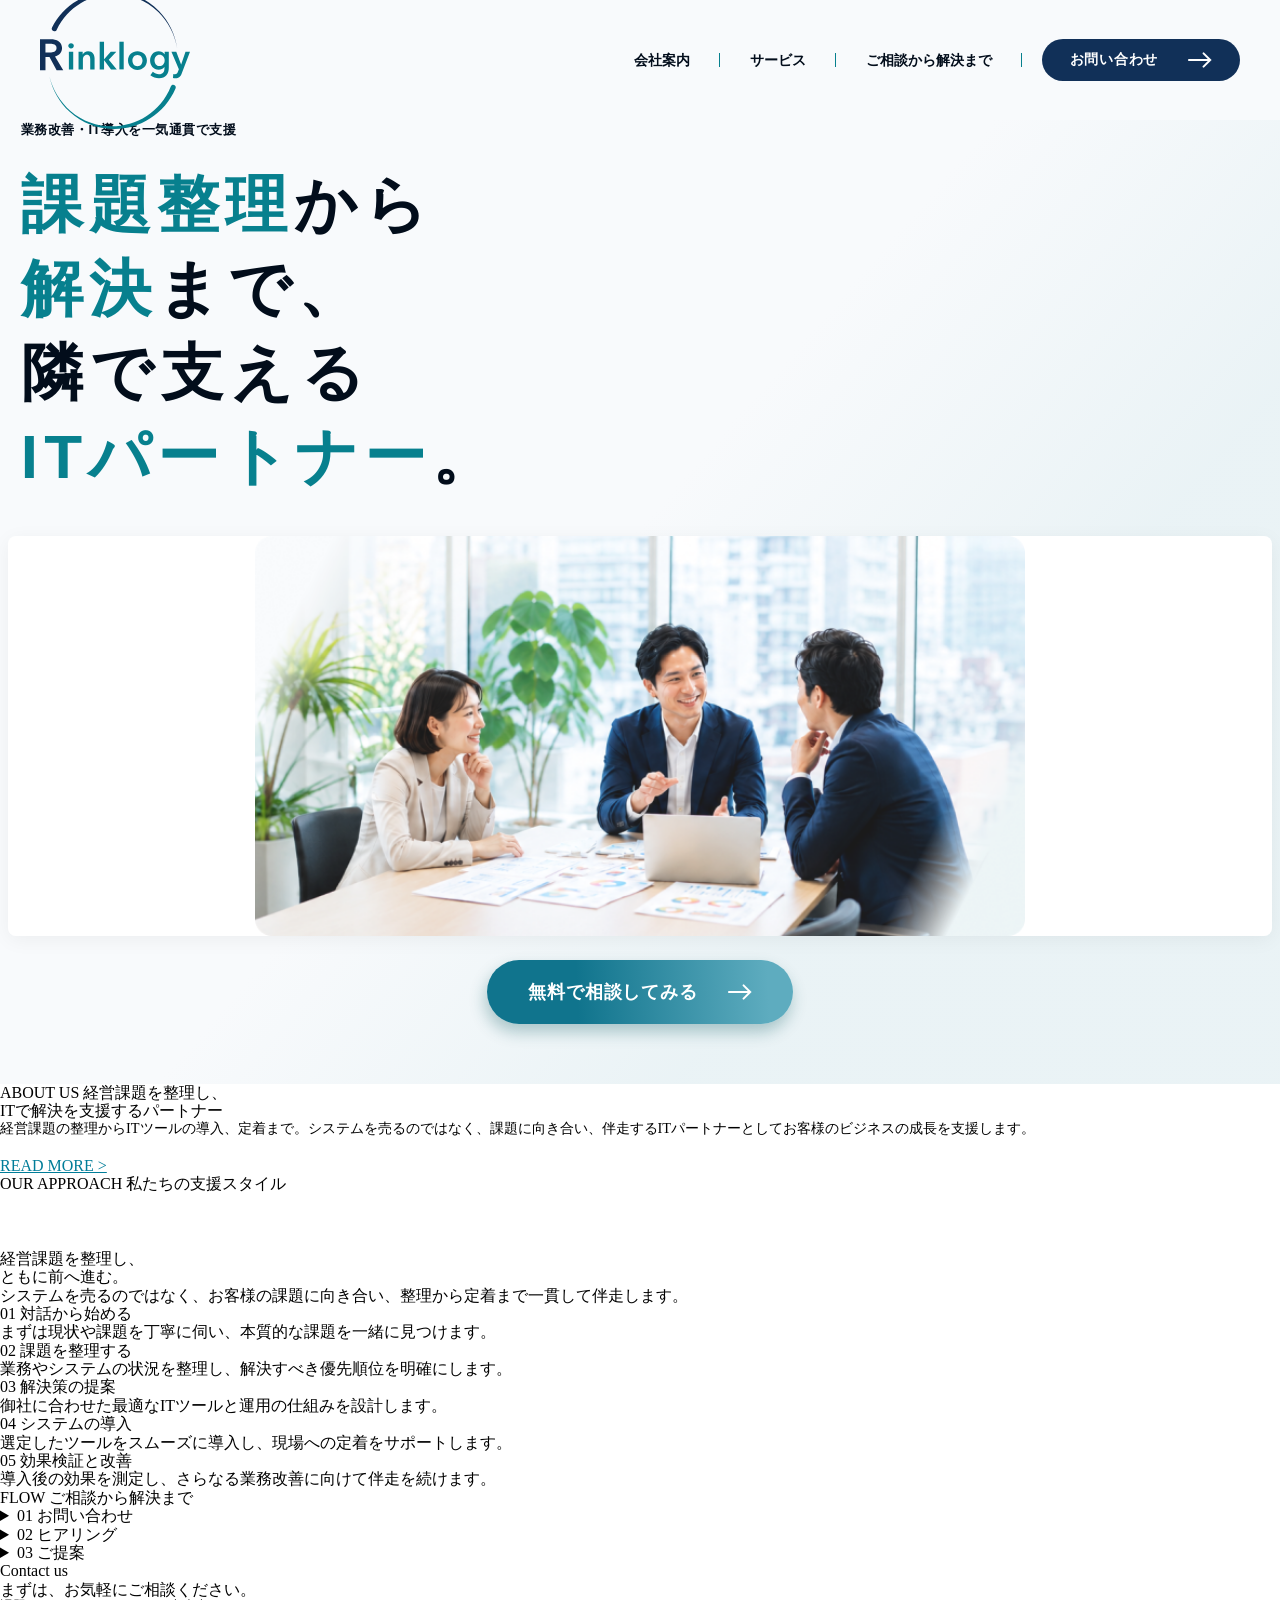
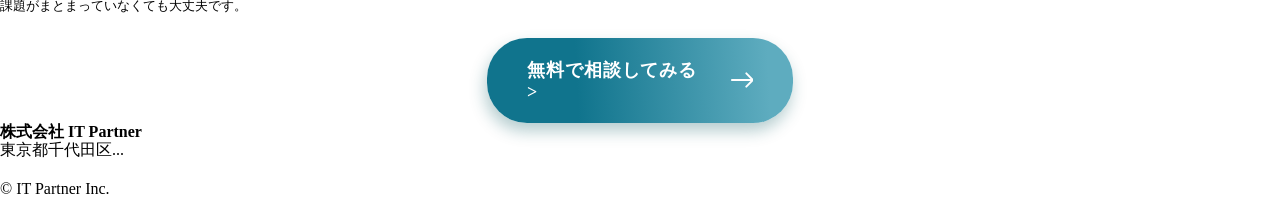
==== index.html @ e258192b "9/15　hero_sp" ====
<!DOCTYPE html>
<html lang="ja">
  <head>
    <meta charset="UTF-8" />
    <meta name="viewport" content="width=device-width, initial-scale=1.0" />

    <!-- SEO設定 -->
    <title>岐阜県各務原市のITパートナー・システム開発 | 株式会社Rinklogy</title>
    <meta
      name="description"
      content="岐阜県各務原市を拠点とする株式会社Rinklogyです。PM/PMO支援、システム開発、DXコンサルティングを通じて、お客様の目線で真剣に伴走し経営課題を解決します。"
    />

    <!-- ドメイン確認後修正 -->
    <link rel="canonical" href="https://example.com/" />
    <meta property="og:site_name" content="株式会社Rinklogy" />
    <meta
      property="og:title"
      content="岐阜県各務原市のITパートナー・システム開発 | 株式会社Rinklogy"
    />
    <meta
      property="og:description"
      content="岐阜県各務原市を拠点とする株式会社Rinklogyです。PM/PMO支援、システム開発、DXコンサルティングを通じて、お客様の目線で真剣に伴走し経営課題を解決します。"
    />
    <!-- ドメイン確認後修正-->
    <meta property="og:url" content="https://example.com/" />
    <meta property="og:type" content="website" />
    <!-- 画像確認後修正-->
    <meta
      property="og:image"
      content="https://example.com/assets/images/common/ogp.jpg"
    />
    <meta name="twitter:card" content="summary_large_image" />

    <!-- ファビコン・スマホ用アイコンWordPressでロゴを入れる -->
    <link rel="icon" href="/favicon.ico" />
    <link rel="apple-touch-icon" href="/apple-touch-icon.png" />

    <!-- MEO（ローカルSEO）対策：URLや画像やメールアドレスを修正-->
    <script type="application/ld+json">
      {
        "@context": "https://schema.org",
        "@type": "LocalBusiness",
        "name": "株式会社Rinklogy",
        "image": "https://example.com/assets/images/common/logo.png",
        "url": "https://example.com/",
        "email": "yamaguchi.makoto@rinklogy.co.jp",
        "founder": {
          "@type": "Person",
          "name": "山口 諒"
        },
        "address": {
          "@type": "PostalAddress",
          "streetAddress": "蘇原栄町1丁目20番地",
          "addressLocality": "各務原市",
          "addressRegion": "岐阜県",
          "addressCountry": "JP"
        }
      }
    </script>

    <!-- CSS / JS の読み込み -->
    <link rel="stylesheet" href="/assets/css/main.css" />
    <script src="/assets/main.js" defer></script>
  </head>
  <body>
    <!-- MEO対策用: LocalBusinessのスキーマを宣言 -->
    <header
      class="l-header"
      itemscope
      itemtype="http://schema.org/LocalBusiness"
    >
      <div class="l-header__inner">
        <!-- ロゴエリア -->
        <h1 class="l-header__logo">
          <a href="/" itemprop="url">
            <img
              src="./assets/images/logo.svg"
              alt="株式会社Rinklogy"
              width="150"
              height="45"
              decoding="async"
              itemprop="logo"
            />
          </a>
        </h1>

        <!-- PC用グローバルナビゲーション） -->
        <nav class="l-header__nav" aria-label="PC用グローバルナビゲーション">
          <ul class="c-gnav">
            <li class="c-gnav__item"><a href="#company">会社案内</a></li>
            <li class="c-gnav__item"><a href="#service">サービス</a></li>
            <li class="c-gnav__item"><a href="#flow">ご相談から解決まで</a></li>
          </ul>
          <div class="l-header__cta">
            <a href="#contact" class="c-btn c-btn--primary c-btn--small"
              >お問い合わせ</a
            >
          </div>
        </nav>

        <!-- ハンバーガーボタン（※PCではCSSで非表示にする想定） -->
        <button
          type="button"
          class="c-hamburger js-hamburger"
          aria-controls="global-nav"
          aria-expanded="false"
          aria-label="メニューを開く"
        >
          <span class="c-hamburger__line"></span>
          <span class="c-hamburger__line"></span>
          <span class="c-hamburger__line"></span>
        </button>
      </div>

      <!-- ドロワーメニュー（スマホ・タブレット用） -->
      <nav id="global-nav" class="l-drawer js-drawer" aria-hidden="true">
        <div class="l-drawer__inner">
          <ul class="c-gnav">
            <li class="c-gnav__item"><a href="#company">会社案内</a></li>
            <li class="c-gnav__item"><a href="#service">サービス</a></li>
            <li class="c-gnav__item"><a href="#flow">ご相談から解決まで</a></li>
          </ul>
          <div class="l-drawer__cta">
            <a href="#contact" class="c-btn c-btn--primary">お問い合わせ</a>
          </div>
        </div>
      </nav>

      <!-- ドロワー展開時の背景暗幕 -->
      <div class="l-overlay js-overlay"></div>
    </header>

    <main class="l-main">
      <section class="p-hero">
        <div class="p-hero__inner">
          <!-- /.p-hero__inner -->
          <p class="p-hero__desc">業務改善・IT導入を一気通貫で支援</p>
          <h1 class="p-hero__copy">
            <span>課題整理</span>から<br /><span>解決</span
            >まで、<br />隣で支える<br /><span>ITパートナー</span>。
          </h1>
        </div>
        <!-- ★スライダーの枠（ここから） -->
        <div class="p-hero__image js-hero-slider">
          <!-- 1枚目のスライド（画像） -->
          <img
            class="js-hero-slide is-active"
            src="./assets/images/hero_img_1.png"
            alt="打ち合わせの様子"
            width="600"
            height="400"
            decoding="async"
          />

          <!-- 2枚目のスライド（テキストコンテンツ）枠の中に入れます -->
          <div class="p-lead js-hero-slide">
            <span class="p-lead__label">私たちの役割</span>

            <p class="p-lead__text">
              何から始めるべきかの整理から現場での定着まで。<br />
              ノウハウ不足に悩む貴社チームに寄り添い、確実な<br />
              業務改善を強力に推進します。
            </p>

            <!-- 背景の透かし文字装飾 -->
            <div class="p-lead__deco" aria-hidden="true">OUR ROLE</div>
          </div>

          <img
            class="js-hero-slide"
            src="./assets/images/hero_img_3.png"
            alt="全体の流れ"
            width="600"
            height="400"
            decoding="async"
          />
        </div>
        <!-- スライダーの枠（ここまで） -->

        <a href="#" class="c-btn">無料で相談してみる</a>
      </section>

      <section class="l-section">
        <h2 class="c-section-title">
          <span class="c-section-title__sub">ABOUT US</span>
          経営課題を整理し、<br />ITで解決を支援するパートナー
        </h2>
        <p style="font-size: 0.9rem; margin-bottom: 20px">
          経営課題の整理からITツールの導入、定着まで。システムを売るのではなく、課題に向き合い、伴走するITパートナーとしてお客様のビジネスの成長を支援します。
        </p>
        <div class="u-text-center">
          <a href="#" style="color: #007d99; text-decoration: underline"
            >READ MORE ></a
          >
        </div>
      </section>

      <!-- OUR APPROACH (縦ループスライダー) -->
      <section class="l-section p-approach">
        <h2 class="c-section-title">
          <span class="c-section-title__sub">OUR APPROACH</span>
          私たちの支援スタイル
        </h2>

        <div class="p-approach__inner">
          <!-- 左側の固定エリア -->
          <div class="p-approach__bg-circle">
            <svg
              viewBox="0 0 24 24"
              style="width: 40px; height: 40px; fill: #fff; margin-bottom: 16px"
            >
              <path
                d="M12,12A3,3 0 0,0 9,15A3,3 0 0,0 12,18A3,3 0 0,0 15,15A3,3 0 0,0 12,12M12,4A2,2 0 0,0 10,6A2,2 0 0,0 12,8A2,2 0 0,0 14,6A2,2 0 0,0 12,4M12,2A4,4 0 0,1 16,6A4,4 0 0,1 12,10A4,4 0 0,1 8,6A4,4 0 0,1 12,2M12,20C9.33,20 6.6,18.8 4.47,16.85C5.81,15.17 9,14 12,14C15,14 18.19,15.17 19.53,16.85C17.4,18.8 14.67,20 12,20Z"
              />
            </svg>
            <h3>経営課題を整理し、<br />ともに前へ進む。</h3>
            <p>
              システムを売るのではなく、お客様の課題に向き合い、整理から定着まで一貫して伴走します。
            </p>
          </div>

          <!-- 右側の縦ループスライダーエリア -->
          <div class="p-approach__list js-scroll-list">
            <div class="c-approach-card js-scroll-item">
              <div class="c-approach-card__header">
                <span class="c-approach-card__num">01</span>
                <span class="c-approach-card__title">対話から始める</span>
              </div>
              <p class="c-approach-card__desc">
                まずは現状や課題を丁寧に伺い、本質的な課題を一緒に見つけます。
              </p>
            </div>

            <div class="c-approach-card js-scroll-item">
              <div class="c-approach-card__header">
                <span class="c-approach-card__num">02</span>
                <span class="c-approach-card__title">課題を整理する</span>
              </div>
              <p class="c-approach-card__desc">
                業務やシステムの状況を整理し、解決すべき優先順位を明確にします。
              </p>
            </div>

            <div class="c-approach-card js-scroll-item">
              <div class="c-approach-card__header">
                <span class="c-approach-card__num">03</span>
                <span class="c-approach-card__title">解決策の提案</span>
              </div>
              <p class="c-approach-card__desc">
                御社に合わせた最適なITツールと運用の仕組みを設計します。
              </p>
            </div>

            <!-- 追加: カード04 -->
            <div class="c-approach-card js-scroll-item">
              <div class="c-approach-card__header">
                <span class="c-approach-card__num">04</span>
                <span class="c-approach-card__title">システムの導入</span>
              </div>
              <p class="c-approach-card__desc">
                選定したツールをスムーズに導入し、現場への定着をサポートします。
              </p>
            </div>

            <!-- 追加: カード05 -->
            <div class="c-approach-card js-scroll-item">
              <div class="c-approach-card__header">
                <span class="c-approach-card__num">05</span>
                <span class="c-approach-card__title">効果検証と改善</span>
              </div>
              <p class="c-approach-card__desc">
                導入後の効果を測定し、さらなる業務改善に向けて伴走を続けます。
              </p>
            </div>
          </div>
        </div>
      </section>

      <!-- FLOW -->
      <section class="l-section" style="background: #fff">
        <h2 class="c-section-title">
          <span class="c-section-title__sub">FLOW</span>
          ご相談から解決まで
        </h2>
        <details class="p-flow-item">
          <summary class="p-flow-item__summary">
            <span class="p-flow-item__num">01</span> お問い合わせ
          </summary>
          <div class="p-flow-item__content">
            まずは現状や課題を丁寧に伺い、本質的な課題を一緒に見つけます。
          </div>
        </details>
        <details class="p-flow-item">
          <summary class="p-flow-item__summary">
            <span class="p-flow-item__num">02</span> ヒアリング
          </summary>
          <div class="p-flow-item__content">
            詳細な状況をお聞きし、整理します。
          </div>
        </details>
        <details class="p-flow-item">
          <summary class="p-flow-item__summary">
            <span class="p-flow-item__num">03</span> ご提案
          </summary>
          <div class="p-flow-item__content">
            最適なITツールと運用方法をご提案します。
          </div>
        </details>
      </section>

      <section class="p-cta">
        <h2 class="p-cta__title">
          Contact us<br /><span style="font-size: 1rem; font-weight: normal"
            >まずは、お気軽にご相談ください。</span
          >
        </h2>
        <p style="font-size: 0.8rem; margin-bottom: 24px">
          課題がまとまっていなくても大丈夫です。
        </p>
        <a href="#" class="c-btn">無料で相談してみる ></a>
      </section>
    </main>

    <footer class="l-footer">
      <div style="margin-bottom: 20px">
        <strong>株式会社 IT Partner</strong><br />
        東京都千代田区...
      </div>
      <div class="u-text-center">© IT Partner Inc.</div>
    </footer>

    <!-- assetsフォルダ内のJSを読み込む -->
    <script src="assets/main.js"></script>
  </body>
</html>
---- assets/css/main.css ----
@charset "UTF-8";
/*! destyle.css v4.0.1 | MIT License | https://github.com/nicolas-cusan/destyle.css */
/* Reset box-model and set borders */
/* ============================================ */
*,
::before,
::after {
  -webkit-box-sizing: border-box;
          box-sizing: border-box;
  border-style: solid;
  border-width: 0;
  min-width: 0;
}

/* Document */
/* ============================================ */
/**
 * 1. Correct the line height in all browsers.
 * 2. Prevent adjustments of font size after orientation changes in iOS.
 * 3. Remove gray overlay on links for iOS.
 */
html {
  line-height: 1.15; /* 1 */
  -webkit-text-size-adjust: 100%; /* 2 */
  -webkit-tap-highlight-color: transparent; /* 3*/
}

/* Sections */
/* ============================================ */
/**
 * Remove the margin in all browsers.
 */
body {
  margin: 0;
}

/**
 * Render the `main` element consistently in IE.
 */
main {
  display: block;
}

/* Vertical rhythm */
/* ============================================ */
p,
table,
blockquote,
address,
pre,
iframe,
form,
figure,
dl {
  margin: 0;
}

/* Headings */
/* ============================================ */
h1,
h2,
h3,
h4,
h5,
h6 {
  font-size: inherit;
  font-weight: inherit;
  margin: 0;
}

/* Lists (enumeration) */
/* ============================================ */
ul,
ol {
  margin: 0;
  padding: 0;
  list-style: none;
}

/* Lists (definition) */
/* ============================================ */
dt {
  font-weight: bold;
}

dd {
  margin-left: 0;
}

/* Grouping content */
/* ============================================ */
/**
 * 1. Add the correct box sizing in Firefox.
 * 2. Show the overflow in Edge and IE.
 */
hr {
  -webkit-box-sizing: content-box;
          box-sizing: content-box; /* 1 */
  height: 0; /* 1 */
  overflow: visible; /* 2 */
  border-top-width: 1px;
  margin: 0;
  clear: both;
  color: inherit;
}

/**
 * 1. Correct the inheritance and scaling of font size in all browsers.
 * 2. Correct the odd `em` font sizing in all browsers.
 */
pre {
  font-family: monospace, monospace; /* 1 */
  font-size: inherit; /* 2 */
}

address {
  font-style: inherit;
}

/* Text-level semantics */
/* ============================================ */
/**
 * Remove the gray background on active links in IE 10.
 */
a {
  background-color: transparent;
  text-decoration: none;
  color: inherit;
}

/**
 * 1. Remove the bottom border in Chrome 57-
 * 2. Add the correct text decoration in Chrome, Edge, IE, Opera, and Safari.
 */
abbr[title] {
  -webkit-text-decoration: underline dotted;
          text-decoration: underline dotted; /* 2 */
}

/**
 * Add the correct font weight in Chrome, Edge, and Safari.
 */
b,
strong {
  font-weight: bolder;
}

/**
 * 1. Correct the inheritance and scaling of font size in all browsers.
 * 2. Correct the odd `em` font sizing in all browsers.
 */
code,
kbd,
samp {
  font-family: monospace, monospace; /* 1 */
  font-size: inherit; /* 2 */
}

/**
 * Add the correct font size in all browsers.
 */
small {
  font-size: 80%;
}

/**
 * Prevent `sub` and `sup` elements from affecting the line height in
 * all browsers.
 */
sub,
sup {
  font-size: 75%;
  line-height: 0;
  position: relative;
  vertical-align: baseline;
}

sub {
  bottom: -0.25em;
}

sup {
  top: -0.5em;
}

/* Replaced content */
/* ============================================ */
/**
 * Prevent vertical alignment issues.
 */
svg,
img,
embed,
object,
iframe {
  vertical-align: bottom;
}

/* Forms */
/* ============================================ */
/**
 * Reset form fields to make them styleable.
 * 1. Make form elements stylable across systems iOS especially.
 * 2. Inherit text-transform from parent.
 */
button,
input,
optgroup,
select,
textarea {
  -webkit-appearance: none; /* 1 */
  -moz-appearance: none;
       appearance: none;
  vertical-align: middle;
  color: inherit;
  font: inherit;
  background: transparent;
  padding: 0;
  margin: 0;
  border-radius: 0;
  text-align: inherit;
  text-transform: inherit; /* 2 */
}

/**
 * Correct cursors for clickable elements.
 */
button,
[type=button],
[type=reset],
[type=submit] {
  cursor: pointer;
}

button:disabled,
[type=button]:disabled,
[type=reset]:disabled,
[type=submit]:disabled {
  cursor: default;
}

/**
 * Improve outlines for Firefox and unify style with input elements & buttons.
 */
:-moz-focusring {
  outline: auto;
}

select:disabled {
  opacity: inherit;
}

/**
 * Remove padding
 */
option {
  padding: 0;
}

/**
 * Reset to invisible
 */
fieldset {
  margin: 0;
  padding: 0;
  min-width: 0;
}

legend {
  padding: 0;
}

/**
 * Add the correct vertical alignment in Chrome, Firefox, and Opera.
 */
progress {
  vertical-align: baseline;
}

/**
 * Remove the default vertical scrollbar in IE 10+.
 */
textarea {
  overflow: auto;
}

/**
 * Correct the cursor style of increment and decrement buttons in Chrome.
 */
[type=number]::-webkit-inner-spin-button,
[type=number]::-webkit-outer-spin-button {
  height: auto;
}

/**
 * Correct the outline style in Safari.
 */
[type=search] {
  outline-offset: -2px; /* 1 */
}

/**
 * Remove the inner padding in Chrome and Safari on macOS.
 */
[type=search]::-webkit-search-decoration {
  -webkit-appearance: none;
}

/**
 * 1. Correct the inability to style clickable types in iOS and Safari.
 * 2. Fix font inheritance.
 */
::-webkit-file-upload-button {
  -webkit-appearance: button; /* 1 */
  font: inherit; /* 2 */
}

/**
 * Clickable labels
 */
label[for] {
  cursor: pointer;
}

/* Interactive */
/* ============================================ */
/*
 * Add the correct display in Edge, IE 10+, and Firefox.
 */
details {
  display: block;
}

/*
 * Add the correct display in all browsers.
 */
summary {
  display: list-item;
}

/*
 * Remove outline for editable content.
 */
[contenteditable]:focus {
  outline: auto;
}

/* Tables */
/* ============================================ */
/**
1. Correct table border color inheritance in all Chrome and Safari.
*/
table {
  border-color: inherit; /* 1 */
  border-collapse: collapse;
}

caption {
  text-align: left;
}

td,
th {
  vertical-align: top;
  padding: 0;
}

th {
  text-align: left;
  font-weight: bold;
}

/* ==============================================
   Foundation: Variables (変数)
   ============================================== */
.l-header {
  position: fixed;
  top: 0;
  left: 0;
  width: 100%;
  background-color: transparent;
  z-index: 100;
  font-family: "Noto Sans JP", sans-serif;
  -webkit-transition: background-color 0.3s ease, -webkit-box-shadow 0.3s ease;
  transition: background-color 0.3s ease, -webkit-box-shadow 0.3s ease;
  transition: background-color 0.3s ease, box-shadow 0.3s ease;
  transition: background-color 0.3s ease, box-shadow 0.3s ease, -webkit-box-shadow 0.3s ease;
}
.l-header__inner {
  display: -webkit-box;
  display: -ms-flexbox;
  display: flex;
  -webkit-box-pack: justify;
      -ms-flex-pack: justify;
          justify-content: space-between;
  -webkit-box-align: center;
      -ms-flex-align: center;
          align-items: center;
  padding: 18px 16px 12px 16px;
}
@media screen and (min-width: 768px) {
  .l-header__inner {
    padding: 20px 32px 10px 32px;
    background-color: #f8fafc;
  }
}
@media screen and (min-width: 960px) {
  .l-header__inner {
    height: 120px;
    padding: 0 40px;
  }
}
.l-header__logo {
  margin: 0;
  line-height: 1;
}
.l-header__logo img {
  width: 50px;
  height: 46px;
  -ms-flex-negative: 0;
      flex-shrink: 0;
  aspect-ratio: 25/23;
  display: block;
}
@media screen and (min-width: 768px) {
  .l-header__logo img {
    width: 120px;
    height: auto;
  }
}
@media screen and (min-width: 960px) {
  .l-header__logo img {
    width: 150px;
  }
}
.l-header__nav {
  display: none;
}
@media screen and (min-width: 768px) {
  .l-header__nav {
    display: -webkit-box;
    display: -ms-flexbox;
    display: flex;
    -webkit-box-align: center;
        -ms-flex-align: center;
            align-items: center;
  }
}
.l-header__cta {
  margin-left: 20px;
}
.l-header.is-scrolled {
  background-color: #fff;
  -webkit-box-shadow: 0 2px 10px rgba(0, 0, 0, 0.1);
          box-shadow: 0 2px 10px rgba(0, 0, 0, 0.1);
}

@media screen and (min-width: 768px) {
  .l-header__nav .c-btn--small {
    background: #113058;
    color: #ffffff;
    padding: 12px 28px;
    font-size: 14px;
    border-radius: 30px;
    border: none;
    -webkit-box-shadow: none;
            box-shadow: none;
  }
}

.l-drawer {
  position: fixed;
  top: 0;
  right: 0;
  width: 80%;
  max-width: 300px;
  height: 100vh;
  background-color: #ffffff;
  z-index: 105;
  padding: 100px 30px 40px;
  -webkit-transform: translateX(100%);
          transform: translateX(100%);
  -webkit-transition: -webkit-transform 0.3s cubic-bezier(0.4, 0, 0.2, 1);
  transition: -webkit-transform 0.3s cubic-bezier(0.4, 0, 0.2, 1);
  transition: transform 0.3s cubic-bezier(0.4, 0, 0.2, 1);
  transition: transform 0.3s cubic-bezier(0.4, 0, 0.2, 1), -webkit-transform 0.3s cubic-bezier(0.4, 0, 0.2, 1);
  overflow-y: auto;
}
@media screen and (min-width: 960px) {
  .l-drawer {
    display: none;
  }
}
.l-drawer.is-active {
  -webkit-transform: translateX(0);
          transform: translateX(0);
}
.l-drawer__cta {
  margin-top: 40px;
}
.l-drawer__cta .c-btn {
  width: 100%;
}

.l-overlay {
  position: fixed;
  top: 0;
  left: 0;
  width: 100%;
  height: 100vh;
  background-color: rgba(2, 13, 27, 0.6);
  z-index: 100;
  opacity: 0;
  visibility: hidden;
  -webkit-transition: opacity 0.3s, visibility 0.3s;
  transition: opacity 0.3s, visibility 0.3s;
}
@media screen and (min-width: 960px) {
  .l-overlay {
    display: none;
  }
}
.l-overlay.is-active {
  opacity: 1;
  visibility: visible;
}

body.is-locked {
  overflow: hidden;
}

.c-btn {
  display: -webkit-box;
  display: -ms-flexbox;
  display: flex;
  width: 100%;
  max-width: 306px;
  margin: 0 auto;
  padding: 20px 40px;
  -webkit-box-align: center;
      -ms-flex-align: center;
          align-items: center;
  -webkit-box-pack: center;
      -ms-flex-pack: center;
          justify-content: center;
  gap: 30px;
  border-radius: 40px;
  background: linear-gradient(87deg, #10748d 29.62%, #5eacbf 91.51%);
  -webkit-box-shadow: -2px 8px 16px 0 rgba(5, 85, 94, 0.3);
          box-shadow: -2px 8px 16px 0 rgba(5, 85, 94, 0.3);
  color: #fff;
  font-family: "Noto Sans JP";
  font-size: 18px;
  font-style: normal;
  font-weight: 700;
  line-height: normal;
  letter-spacing: 0.05em;
  -webkit-transition: opacity 0.3s ease, -webkit-transform 0.3s ease;
  transition: opacity 0.3s ease, -webkit-transform 0.3s ease;
  transition: opacity 0.3s ease, transform 0.3s ease;
  transition: opacity 0.3s ease, transform 0.3s ease, -webkit-transform 0.3s ease;
}
.c-btn:hover {
  opacity: 0.9;
  -webkit-transform: translateY(-2px);
          transform: translateY(-2px);
}
.c-btn::after {
  content: "";
  display: block;
  width: 24px;
  height: 16px;
  background-image: url("/assets/images/arrow-right.svg");
  background-repeat: no-repeat;
}

.c-gnav {
  list-style: none;
  padding: 0;
  margin: 0;
  display: -webkit-box;
  display: -ms-flexbox;
  display: flex;
  -webkit-box-orient: vertical;
  -webkit-box-direction: normal;
      -ms-flex-direction: column;
          flex-direction: column;
  gap: 24px;
}
@media screen and (min-width: 768px) {
  .c-gnav {
    -webkit-box-orient: horizontal;
    -webkit-box-direction: normal;
        -ms-flex-direction: row;
            flex-direction: row;
    -webkit-box-align: center;
        -ms-flex-align: center;
            align-items: center;
    gap: 0;
  }
}
@media screen and (min-width: 768px) {
  .c-gnav__item {
    position: relative;
    padding: 0 20px;
  }
  .c-gnav__item::after {
    content: "";
    position: absolute;
    top: 50%;
    right: 0;
    -webkit-transform: translateY(-50%);
            transform: translateY(-50%);
    width: 1px;
    height: 14px;
    background-color: #07808e;
  }
}
@media screen and (min-width: 960px) {
  .c-gnav__item {
    padding: 0 30px;
  }
}
.c-gnav__item a {
  text-decoration: none;
  color: #020d1b;
  font-weight: bold;
  font-size: 16px;
  -webkit-transition: color 0.3s;
  transition: color 0.3s;
  display: block;
}
@media screen and (min-width: 768px) {
  .c-gnav__item a {
    font-size: 14px;
  }
}
.c-gnav__item a:hover {
  color: #07808e;
}

.c-hamburger {
  position: relative;
  width: 44px;
  height: 44px;
  background: transparent;
  border: none;
  cursor: pointer;
  z-index: 110;
  padding: 0;
}
@media screen and (min-width: 768px) {
  .c-hamburger {
    display: none;
  }
}
@media screen and (min-width: 960px) {
  .c-hamburger {
    display: none;
  }
}
.c-hamburger__line {
  position: absolute;
  left: 50%;
  width: 30px;
  height: 2px;
  background-color: #113058;
  -webkit-transform: translateX(-50%);
          transform: translateX(-50%);
  -webkit-transition: top 0.3s, opacity 0.3s, -webkit-transform 0.3s;
  transition: top 0.3s, opacity 0.3s, -webkit-transform 0.3s;
  transition: transform 0.3s, top 0.3s, opacity 0.3s;
  transition: transform 0.3s, top 0.3s, opacity 0.3s, -webkit-transform 0.3s;
}
.c-hamburger__line:nth-child(1) {
  top: 14px;
}
.c-hamburger__line:nth-child(2) {
  top: 21px;
}
.c-hamburger__line:nth-child(3) {
  top: 28px;
}
.c-hamburger.is-active .c-hamburger__line:nth-child(1) {
  top: 21px;
  -webkit-transform: translateX(-50%) rotate(45deg);
          transform: translateX(-50%) rotate(45deg);
}
.c-hamburger.is-active .c-hamburger__line:nth-child(2) {
  opacity: 0;
}
.c-hamburger.is-active .c-hamburger__line:nth-child(3) {
  top: 21px;
  -webkit-transform: translateX(-50%) rotate(-45deg);
          transform: translateX(-50%) rotate(-45deg);
}

.p-hero {
  display: -webkit-box;
  display: -ms-flexbox;
  display: flex;
  padding: 108px 8px 60px 8px;
  -webkit-box-orient: vertical;
  -webkit-box-direction: normal;
      -ms-flex-direction: column;
          flex-direction: column;
  -webkit-box-align: start;
      -ms-flex-align: start;
          align-items: flex-start;
  gap: 24px;
  -ms-flex-item-align: stretch;
      align-self: stretch;
  background: linear-gradient(311deg, rgba(7, 128, 142, 0.06) 27.27%, rgba(248, 250, 252, 0.15) 50.58%), #f8fafc;
}
.p-hero__inner {
  display: -webkit-box;
  display: -ms-flexbox;
  display: flex;
  padding: 0.8rem;
  -webkit-box-orient: vertical;
  -webkit-box-direction: normal;
      -ms-flex-direction: column;
          flex-direction: column;
  -webkit-box-align: start;
      -ms-flex-align: start;
          align-items: flex-start;
  gap: 24px;
  -ms-flex-item-align: stretch;
      align-self: stretch;
}
.p-hero__desc {
  margin: 0;
  color: #020d1b;
  font-family: "Noto Sans JP", sans-serif;
  font-size: 13px;
  font-style: normal;
  font-weight: 700;
  line-height: normal;
  letter-spacing: 0.52px;
}
.p-hero__copy {
  margin: 0;
  -ms-flex-item-align: stretch;
      align-self: stretch;
  color: #020d1b;
  font-family: "Noto Sans JP", sans-serif;
  font-weight: 900;
  font-size: 32px;
  line-height: 1.34;
  letter-spacing: 0.64px;
}
.p-hero__copy span {
  color: #07808e;
  font-weight: 900;
  font-size: 42px;
  line-height: 1.34;
  letter-spacing: 0.84px;
}
@media screen and (min-width: 768px) {
  .p-hero__copy {
    font-size: 42px;
    line-height: 1.25;
    letter-spacing: 5.04px;
  }
  .p-hero__copy span {
    font-size: 42px;
    line-height: 1.25;
    letter-spacing: 0.84px;
  }
}
@media screen and (min-width: 960px) {
  .p-hero__copy {
    font-size: 62px;
    line-height: normal;
    letter-spacing: 7.44px;
  }
  .p-hero__copy span {
    font-size: 62px;
    line-height: normal;
    letter-spacing: 6.2px;
  }
}
.p-hero__image {
  position: relative;
  width: 100%;
  height: 185px;
  -ms-flex-item-align: stretch;
      align-self: stretch;
  border-radius: 8px;
  overflow: hidden;
  -webkit-box-shadow: 0 4px 20px rgba(0, 0, 0, 0.05);
          box-shadow: 0 4px 20px rgba(0, 0, 0, 0.05);
}
@media screen and (min-width: 768px) {
  .p-hero__image {
    height: 300px;
  }
}
@media screen and (min-width: 960px) {
  .p-hero__image {
    height: 400px;
  }
}
.p-hero__image .js-hero-slide {
  position: absolute;
  top: 0;
  left: 0;
  width: 100%;
  height: 100%;
  opacity: 0;
  visibility: hidden;
  -webkit-transition: opacity 1.2s ease-in-out, visibility 1.2s ease-in-out;
  transition: opacity 1.2s ease-in-out, visibility 1.2s ease-in-out;
  z-index: 1;
}
.p-hero__image .js-hero-slide[src] {
  -o-object-fit: contain;
     object-fit: contain;
  background-color: #fff;
}
.p-hero__image .js-hero-slide.is-active {
  opacity: 1;
  visibility: visible;
  z-index: 2;
}

.p-lead {
  display: -webkit-box;
  display: -ms-flexbox;
  display: flex;
  width: 100%;
  padding: 12px 10px 10px 10px;
  background-color: #fff;
  -webkit-box-orient: vertical;
  -webkit-box-direction: normal;
      -ms-flex-direction: column;
          flex-direction: column;
  -webkit-box-align: start;
      -ms-flex-align: start;
          align-items: flex-start;
  gap: 14px;
  -ms-flex-item-align: stretch;
      align-self: stretch;
  position: relative;
}
.p-lead__label {
  display: inline-block;
  color: #fff;
  font-family: "Noto Sans JP", sans-serif;
  font-size: 12px;
  font-style: normal;
  font-weight: 700;
  line-height: 1.6;
  letter-spacing: 0.24px;
  background-color: #113058;
  padding: 4px 10px;
  border-radius: 4px;
}
.p-lead__text {
  margin: 0;
  color: #020d1b;
  font-family: "Noto Sans JP", sans-serif;
  font-size: 14px;
  font-style: normal;
  font-weight: 500;
  line-height: 1.7;
  letter-spacing: 0.28px;
  position: relative;
  z-index: 2;
}
.p-lead__deco {
  position: absolute;
  right: 10px;
  bottom: 5px;
  color: rgba(7, 128, 142, 0.2);
  font-family: "Roboto", sans-serif;
  font-size: 24px;
  font-weight: 900;
  letter-spacing: 0.05em;
  z-index: 1;
  pointer-events: none;
}
.p-lead::after {
  content: "";
  display: block;
  width: 100%;
  height: 2px;
  background: -webkit-gradient(linear, left top, right top, from(rgba(7, 128, 142, 0.5)), color-stop(48.08%, #07808e), to(#113058));
  background: linear-gradient(90deg, rgba(7, 128, 142, 0.5) 0%, #07808e 48.08%, #113058 100%);
  margin-top: 8px;
}/*# sourceMappingURL=main.css.map */
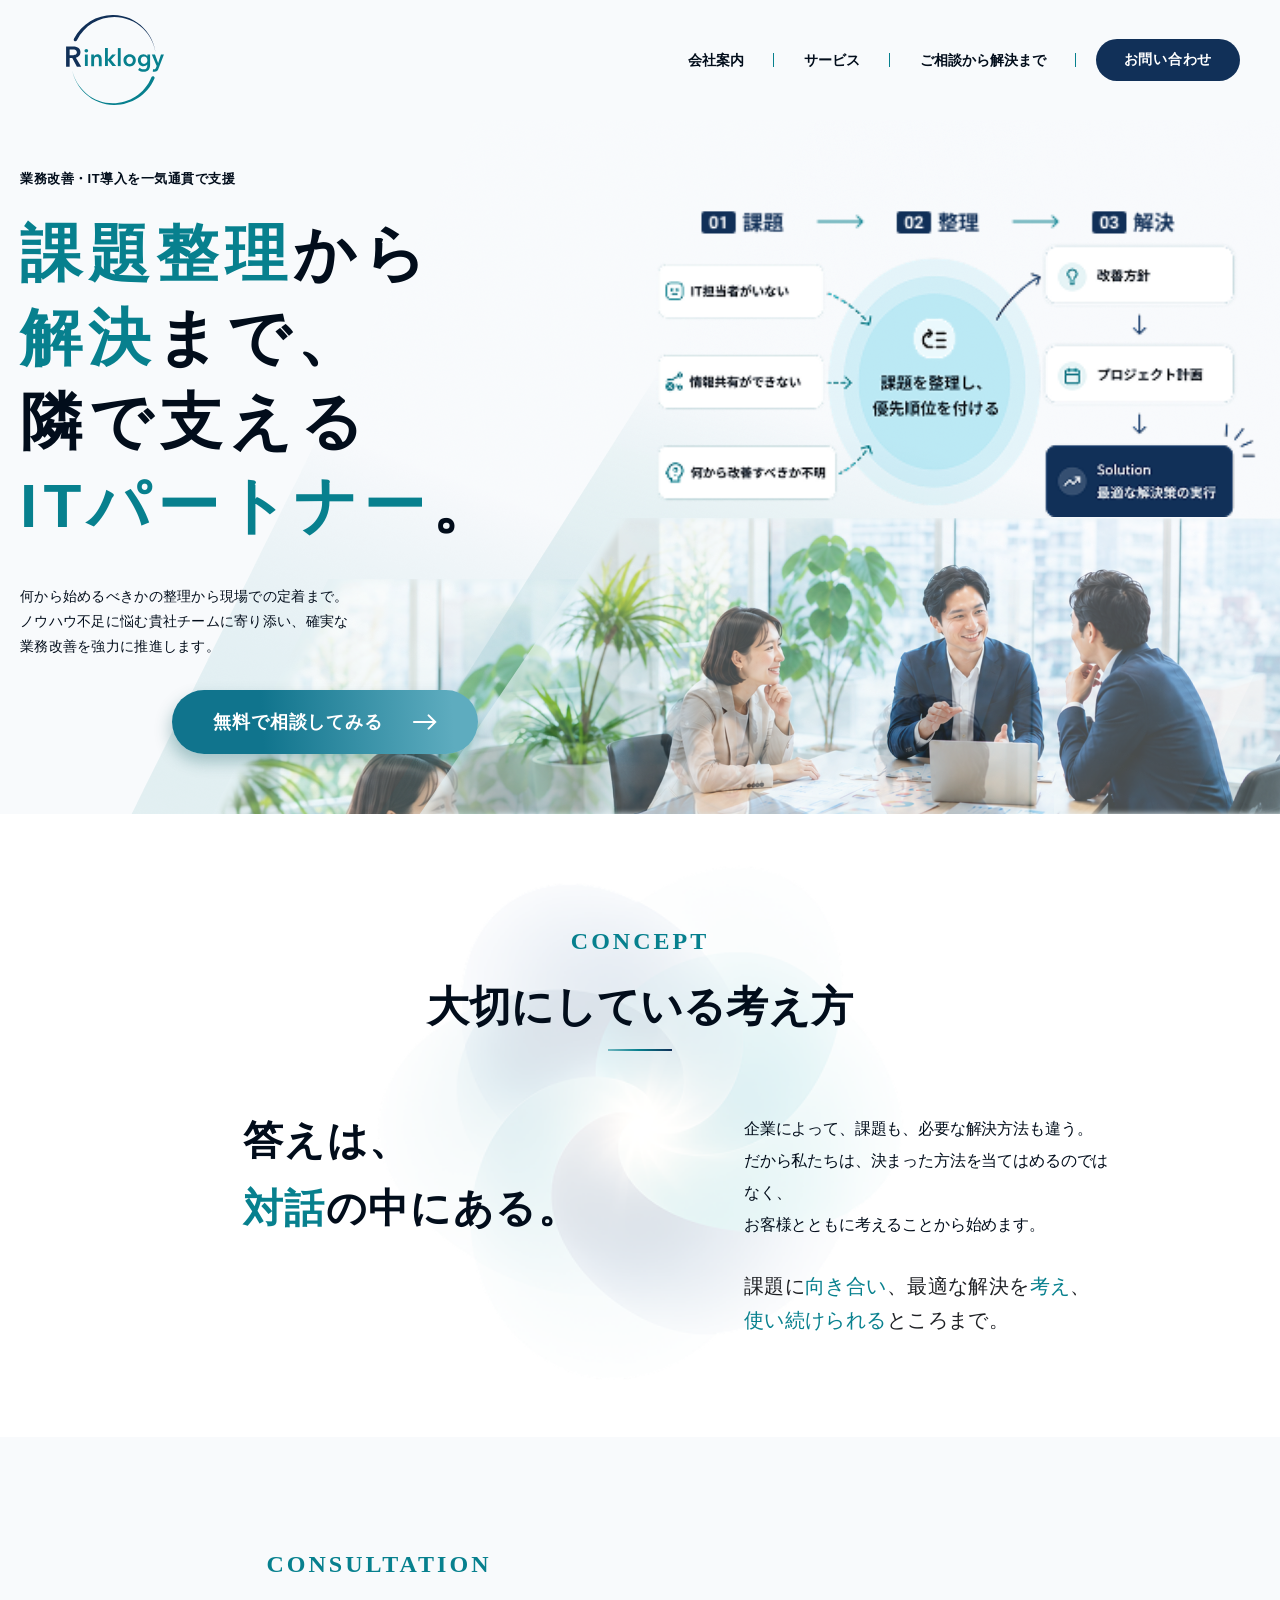
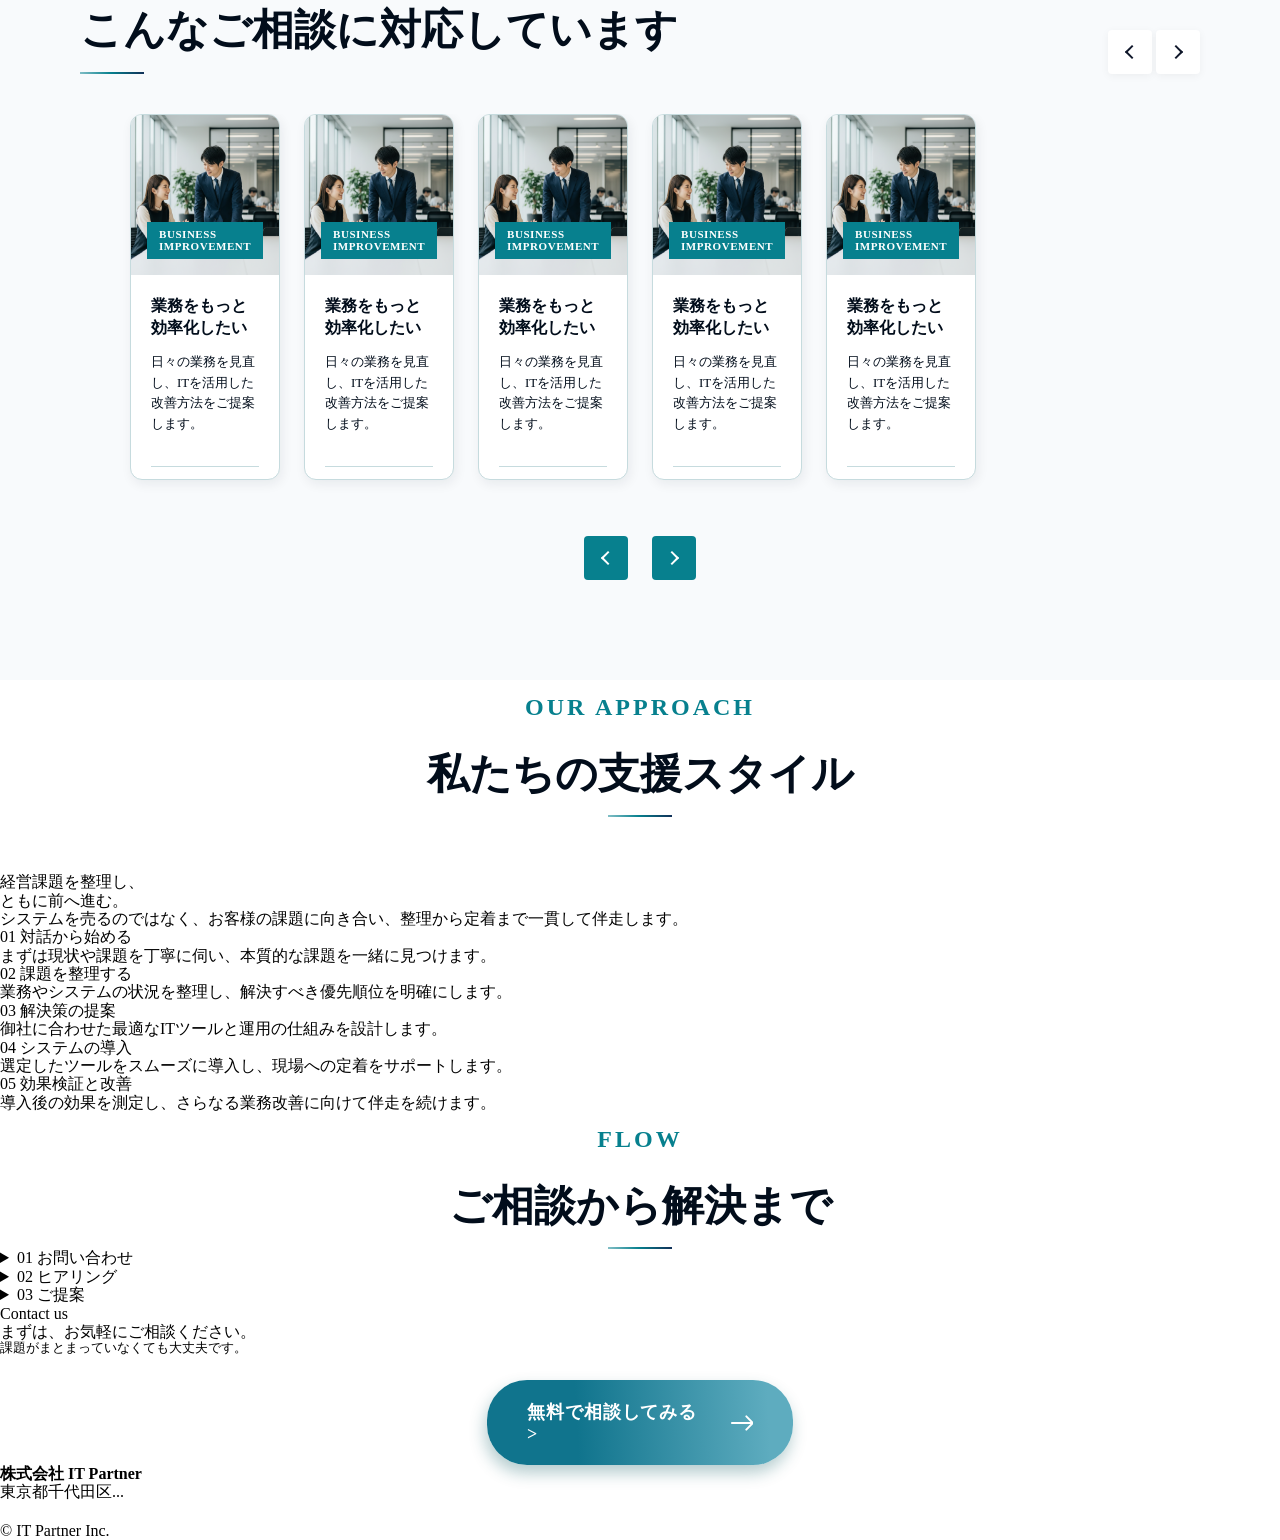
==== commit 3fa321b1: "9/15　コンサルまで" ====
--- a/index.html
+++ b/index.html
@@ -181,21 +181,239 @@
         <a href="#" class="c-btn">無料で相談してみる</a>
       </section>
 
-      <section class="l-section">
-        <h2 class="c-section-title">
-          <span class="c-section-title__sub">ABOUT US</span>
-          経営課題を整理し、<br />ITで解決を支援するパートナー
-        </h2>
-        <p style="font-size: 0.9rem; margin-bottom: 20px">
-          経営課題の整理からITツールの導入、定着まで。システムを売るのではなく、課題に向き合い、伴走するITパートナーとしてお客様のビジネスの成長を支援します。
-        </p>
-        <div class="u-text-center">
-          <a href="#" style="color: #007d99; text-decoration: underline"
-            >READ MORE ></a
-          >
+      <section class="l-section p-concept">
+        <div class="l-inner p-concept__inner">
+          <!-- 共通のセクションタイトル (Component) -->
+          <h2 class="c-section-title">
+            <span class="c-section-title__sub">CONCEPT</span>
+            大切にしている考え方
+          </h2>
+
+          <!-- CONCEPT専用のコンテンツエリア (Project) -->
+          <div class="p-concept__content">
+            <!-- 左側（スマホでは上）のキャッチコピー -->
+            <h3 class="p-concept__catch">
+              答えは、<br /><span>対話</span>の中にある。
+            </h3>
+
+            <!-- 右側（スマホでは下）のテキストエリア -->
+            <div class="p-concept__desc">
+              <p class="p-concept__text">
+                企業によって、課題も、必要な解決方法も違う。<br />
+                だから私たちは、決まった方法を当てはめるのではなく、<br
+                  class="u-hidden-sp"
+                />
+                お客様とともに考えることから始めます。
+              </p>
+              <p class="p-concept__text p-concept__text--strong">
+                課題に<span>向き合い</span>、最適な解決を<span>考え</span>、<br />
+                <span>使い続けられる</span>ところまで。
+              </p>
+            </div>
+          </div>
         </div>
       </section>
 
+      <section class="l-section p-consultation">
+        <div class="l-inner p-consultation__inner">
+          <!-- ヘッダー（タイトルとPC用ボタンの並び） -->
+          <div class="p-consultation__header">
+            <h2 class="c-section-title c-section-title--left">
+              <span class="c-section-title__sub">CONSULTATION</span>
+              こんなご相談に対応しています
+            </h2>
+
+            <!-- タブレット・PC用ナビゲーション -->
+            <div class="p-consultation__nav u-hidden-sp">
+              <button
+                class="c-slider-btn c-slider-btn--prev js-consult-prev"
+              ></button>
+              <button
+                class="c-slider-btn c-slider-btn--next js-consult-next"
+              ></button>
+            </div>
+          </div>
+
+          <!-- スライダー本体（自作JS用） -->
+          <div class="p-consultation__slider js-slider">
+            <div class="p-consultation__list js-slider-list">
+              <!-- スライド1 -->
+              <div class="p-consultation__item js-slider-item">
+                <article class="c-consult-card">
+                  <div class="c-consult-card__img">
+                    <img
+                      src="./assets/images/consultation-img-1.png"
+                      alt="業務をもっと効率化したい"
+                    />
+                    <span class="c-consult-card__label"
+                      >BUSINESS IMPROVEMENT</span
+                    >
+                  </div>
+                  <div class="c-consult-card__body">
+                    <h3 class="c-consult-card__title">
+                      業務をもっと効率化したい
+                    </h3>
+                    <p class="c-consult-card__desc">
+                      日々の業務を見直し、ITを活用した改善方法をご提案します。
+                    </p>
+                    <div class="c-consult-card__footer">
+                      <span class="c-consult-card__footer-title"
+                        >SUPPORT FIELDS</span
+                      >
+                      <ul class="c-consult-card__tags">
+                        <li class="c-consult-card__tag">課題整理</li>
+                        <li class="c-consult-card__tag">業務改善提案</li>
+                        <li class="c-consult-card__tag">IT活用支援</li>
+                      </ul>
+                    </div>
+                  </div>
+                </article>
+              </div>
+              <!-- スライド2 -->
+              <div class="p-consultation__item js-slider-item">
+                <article class="c-consult-card">
+                  <div class="c-consult-card__img">
+                    <img
+                      src="./assets/images/consultation-img-1.png"
+                      alt="業務をもっと効率化したい"
+                    />
+                    <span class="c-consult-card__label"
+                      >BUSINESS IMPROVEMENT</span
+                    >
+                  </div>
+                  <div class="c-consult-card__body">
+                    <h3 class="c-consult-card__title">
+                      業務をもっと効率化したい
+                    </h3>
+                    <p class="c-consult-card__desc">
+                      日々の業務を見直し、ITを活用した改善方法をご提案します。
+                    </p>
+                    <div class="c-consult-card__footer">
+                      <span class="c-consult-card__footer-title"
+                        >SUPPORT FIELDS</span
+                      >
+                      <ul class="c-consult-card__tags">
+                        <li class="c-consult-card__tag">課題整理</li>
+                        <li class="c-consult-card__tag">業務改善提案</li>
+                        <li class="c-consult-card__tag">IT活用支援</li>
+                      </ul>
+                    </div>
+                  </div>
+                </article>
+              </div>
+              <!-- スライド3 -->
+              <div class="p-consultation__item js-slider-item">
+                <article class="c-consult-card">
+                  <div class="c-consult-card__img">
+                    <img
+                      src="./assets/images/consultation-img-1.png"
+                      alt="業務をもっと効率化したい"
+                    />
+                    <span class="c-consult-card__label"
+                      >BUSINESS IMPROVEMENT</span
+                    >
+                  </div>
+                  <div class="c-consult-card__body">
+                    <h3 class="c-consult-card__title">
+                      業務をもっと効率化したい
+                    </h3>
+                    <p class="c-consult-card__desc">
+                      日々の業務を見直し、ITを活用した改善方法をご提案します。
+                    </p>
+                    <div class="c-consult-card__footer">
+                      <span class="c-consult-card__footer-title"
+                        >SUPPORT FIELDS</span
+                      >
+                      <ul class="c-consult-card__tags">
+                        <li class="c-consult-card__tag">課題整理</li>
+                        <li class="c-consult-card__tag">業務改善提案</li>
+                        <li class="c-consult-card__tag">IT活用支援</li>
+                      </ul>
+                    </div>
+                  </div>
+                </article>
+              </div>
+
+              <!-- スライド4 -->
+              <div class="p-consultation__item js-slider-item">
+                <article class="c-consult-card">
+                  <div class="c-consult-card__img">
+                    <img
+                      src="./assets/images/consultation-img-1.png"
+                      alt="業務をもっと効率化したい"
+                    />
+                    <span class="c-consult-card__label"
+                      >BUSINESS IMPROVEMENT</span
+                    >
+                  </div>
+                  <div class="c-consult-card__body">
+                    <h3 class="c-consult-card__title">
+                      業務をもっと効率化したい
+                    </h3>
+                    <p class="c-consult-card__desc">
+                      日々の業務を見直し、ITを活用した改善方法をご提案します。
+                    </p>
+                    <div class="c-consult-card__footer">
+                      <span class="c-consult-card__footer-title"
+                        >SUPPORT FIELDS</span
+                      >
+                      <ul class="c-consult-card__tags">
+                        <li class="c-consult-card__tag">課題整理</li>
+                        <li class="c-consult-card__tag">業務改善提案</li>
+                        <li class="c-consult-card__tag">IT活用支援</li>
+                      </ul>
+                    </div>
+                  </div>
+                </article>
+              </div>
+
+              <!-- スライド5 -->
+              <div class="p-consultation__item js-slider-item">
+                <article class="c-consult-card">
+                  <div class="c-consult-card__img">
+                    <img
+                      src="./assets/images/consultation-img-1.png"
+                      alt="業務をもっと効率化したい"
+                    />
+                    <span class="c-consult-card__label"
+                      >BUSINESS IMPROVEMENT</span
+                    >
+                  </div>
+                  <div class="c-consult-card__body">
+                    <h3 class="c-consult-card__title">
+                      業務をもっと効率化したい
+                    </h3>
+                    <p class="c-consult-card__desc">
+                      日々の業務を見直し、ITを活用した改善方法をご提案します。
+                    </p>
+                    <div class="c-consult-card__footer">
+                      <span class="c-consult-card__footer-title"
+                        >SUPPORT FIELDS</span
+                      >
+                      <ul class="c-consult-card__tags">
+                        <li class="c-consult-card__tag">課題整理</li>
+                        <li class="c-consult-card__tag">業務改善提案</li>
+                        <li class="c-consult-card__tag">IT活用支援</li>
+                      </ul>
+                    </div>
+                  </div>
+                </article>
+              </div>
+            </div>
+          </div>
+
+          <!-- スマホ用ナビゲーション（ボタンのみ） -->
+          <div class="p-consultation__controls u-hidden-tab-pc">
+            <button
+              class="c-slider-btn c-slider-btn--prev c-slider-btn--sp js-consult-prev-sp"
+            ></button>
+
+            <button
+              class="c-slider-btn c-slider-btn--next c-slider-btn--sp js-consult-next-sp"
+            ></button>
+          </div>
+        </div>
+      </section>
       <!-- OUR APPROACH (縦ループスライダー) -->
       <section class="l-section p-approach">
         <h2 class="c-section-title">
--- a/assets/css/main.css
+++ b/assets/css/main.css
@@ -424,8 +424,8 @@
 }
 @media screen and (min-width: 768px) {
   .l-header__logo img {
-    width: 120px;
-    height: auto;
+    width: 99px;
+    height: 90px;
   }
 }
 @media screen and (min-width: 960px) {
@@ -574,6 +574,11 @@
   background-repeat: no-repeat;
 }
 
+.l-header .c-btn::after,
+.l-drawer .c-btn::after {
+  display: none !important;
+}
+
 .c-gnav {
   list-style: none;
   padding: 0;
@@ -695,6 +700,126 @@
           transform: translateX(-50%) rotate(-45deg);
 }
 
+.c-section-title {
+  color: var(--text-black, #020d1b);
+  font-family: "Noto Sans JP";
+  font-size: 25px;
+  font-style: normal;
+  font-weight: 700;
+  line-height: 130%; /* 32.5px */
+  display: -webkit-box;
+  display: -ms-flexbox;
+  display: flex;
+  -webkit-box-orient: vertical;
+  -webkit-box-direction: normal;
+      -ms-flex-direction: column;
+          flex-direction: column;
+  text-align: center;
+  gap: 12px;
+  position: relative;
+  padding-bottom: 16px;
+}
+@media screen and (min-width: 768px) {
+  .c-section-title {
+    font-size: 42px;
+    text-align: center;
+  }
+}
+@media screen and (min-width: 960px) {
+  .c-section-title {
+    font-size: 42px;
+  }
+}
+.c-section-title::after {
+  content: "";
+  position: absolute;
+  bottom: 0;
+  left: 50%;
+  -webkit-transform: translateX(-50%);
+          transform: translateX(-50%);
+  width: 64px;
+  height: 2px;
+  background: var(--gra_01, linear-gradient(90deg, rgba(7, 128, 142, 0.5) 0%, #07808e 48.08%, #113058 100%));
+}
+@media screen and (min-width: 768px) {
+  .c-section-title::after {
+    background: var(--gra_01, linear-gradient(90deg, rgba(7, 128, 142, 0.5) 0%, #07808e 48.08%, #113058 100%));
+  }
+}
+.c-section-title__sub {
+  color: var(--logo2, #07808e);
+  font-family: Roboto;
+  font-size: 14px;
+  font-weight: 700;
+  letter-spacing: 3px;
+  text-align: center;
+}
+@media screen and (min-width: 768px) {
+  .c-section-title__sub {
+    font-size: 2.4rem;
+  }
+}
+@media screen and (min-width: 960px) {
+  .c-section-title__sub {
+    font-size: 24px;
+    font-style: normal;
+    letter-spacing: 3px;
+  }
+}
+.c-section-title__catch {
+  color: var(--text-black, #020d1b);
+  text-align: center;
+  font-family: "Noto Sans JP";
+  font-size: 32px;
+  font-style: normal;
+  font-weight: 700;
+  line-height: 150%; /* 48px */
+  letter-spacing: 1.28px;
+}
+.c-section-title__catchspan {
+  color: var(--logo2, #07808e);
+  font-family: "Noto Sans JP";
+  font-size: 32px;
+  font-style: normal;
+  font-weight: 700;
+  line-height: 150%;
+  letter-spacing: 1.28px;
+}
+.c-section-title__text {
+  color: var(--text-black, #020d1b);
+  font-family: "Noto Sans JP";
+  font-size: 16px;
+  font-style: normal;
+  font-weight: 400;
+  line-height: 170%; /* 27.2px */
+}
+.c-section-title__text--strong {
+  color: var(--text-black, #020d1b);
+  text-align: center;
+  font-family: "Noto Sans JP";
+  font-size: 20px;
+  font-style: normal;
+  font-weight: 500;
+  line-height: 170%; /* 34px */
+}
+.c-section-title__text--strongspan {
+  color: var(--logo2, #07808e);
+}
+
+.c-section-title--left {
+  text-align: center;
+}
+@media screen and (min-width: 768px) {
+  .c-section-title--left {
+    text-align: left;
+  }
+  .c-section-title--left::after {
+    left: 0;
+    -webkit-transform: none;
+            transform: none;
+  }
+}
+
 .p-hero {
   display: -webkit-box;
   display: -ms-flexbox;
@@ -710,7 +835,8 @@
   gap: 24px;
   -ms-flex-item-align: stretch;
       align-self: stretch;
-  background: linear-gradient(311deg, rgba(7, 128, 142, 0.06) 27.27%, rgba(248, 250, 252, 0.15) 50.58%), #f8fafc;
+  background-image: linear-gradient(311deg, rgba(7, 128, 142, 0.06) 27.27%, rgba(248, 250, 252, 0.15) 50.58%);
+  background-color: #f8fafc;
 }
 .p-hero__inner {
   display: -webkit-box;
@@ -756,30 +882,6 @@
   line-height: 1.34;
   letter-spacing: 0.84px;
 }
-@media screen and (min-width: 768px) {
-  .p-hero__copy {
-    font-size: 42px;
-    line-height: 1.25;
-    letter-spacing: 5.04px;
-  }
-  .p-hero__copy span {
-    font-size: 42px;
-    line-height: 1.25;
-    letter-spacing: 0.84px;
-  }
-}
-@media screen and (min-width: 960px) {
-  .p-hero__copy {
-    font-size: 62px;
-    line-height: normal;
-    letter-spacing: 7.44px;
-  }
-  .p-hero__copy span {
-    font-size: 62px;
-    line-height: normal;
-    letter-spacing: 6.2px;
-  }
-}
 .p-hero__image {
   position: relative;
   width: 100%;
@@ -790,16 +892,6 @@
   overflow: hidden;
   -webkit-box-shadow: 0 4px 20px rgba(0, 0, 0, 0.05);
           box-shadow: 0 4px 20px rgba(0, 0, 0, 0.05);
-}
-@media screen and (min-width: 768px) {
-  .p-hero__image {
-    height: 300px;
-  }
-}
-@media screen and (min-width: 960px) {
-  .p-hero__image {
-    height: 400px;
-  }
 }
 .p-hero__image .js-hero-slide {
   position: absolute;
@@ -822,6 +914,116 @@
   opacity: 1;
   visibility: visible;
   z-index: 2;
+}
+@media screen and (min-width: 768px) {
+  .p-hero {
+    display: grid;
+    grid-template-columns: 1fr 1fr;
+    grid-template-areas: "title diagram" "lead  photo" "btn   photo";
+    -webkit-box-align: start;
+        -ms-flex-align: start;
+            align-items: start;
+    padding: 170px 20px 60px 20px;
+    gap: 20px;
+    background-image: linear-gradient(311deg, rgba(7, 128, 142, 0.06) 27.27%, rgba(248, 250, 252, 0.15) 57.16%);
+    background-color: #f8fafc;
+    position: relative;
+    z-index: 0;
+  }
+  .p-hero::before {
+    content: "";
+    position: absolute;
+    right: 0;
+    bottom: 0;
+    width: 517px;
+    height: 540px;
+    background-image: url("/assets/images/background_image_tab.png");
+    background-size: contain;
+    background-repeat: no-repeat;
+    background-position: bottom right;
+    z-index: 1;
+    pointer-events: none;
+  }
+  .p-hero__inner, .p-hero__copy,
+  .p-hero > .c-btn {
+    position: relative;
+    z-index: 3;
+  }
+  .p-hero__inner {
+    grid-area: title;
+    padding: 0;
+  }
+  .p-hero__copy {
+    font-size: 42px;
+    line-height: 1.25;
+    letter-spacing: 5.04px;
+  }
+  .p-hero__copy span {
+    font-size: 42px;
+    letter-spacing: 0.84px;
+  }
+  .p-hero__image {
+    display: contents;
+  }
+  .p-hero__image .js-hero-slide {
+    position: static !important;
+    opacity: 1 !important;
+    visibility: visible !important;
+    background-color: transparent !important;
+    -webkit-transition: none !important;
+    transition: none !important;
+  }
+  .p-hero__image img.js-hero-slide:nth-of-type(1) {
+    display: none !important;
+  }
+  .p-hero__image .p-lead {
+    grid-area: lead;
+    display: block !important;
+    margin-top: 16px;
+  }
+  .p-hero__image .p-lead__deco, .p-hero__image .p-lead__label {
+    display: none !important;
+  }
+  .p-hero__image .p-lead__text {
+    display: block;
+    font-size: 14px;
+    line-height: 1.8;
+    color: #020d1b;
+    position: relative;
+    z-index: 3;
+  }
+  .p-hero__image img.js-hero-slide:nth-of-type(2) {
+    grid-area: diagram;
+    width: 100%;
+    -o-object-fit: contain;
+       object-fit: contain;
+    position: relative !important;
+    z-index: 3 !important;
+  }
+  .p-hero > .c-btn {
+    grid-area: btn;
+    margin-top: 10px;
+    justify-self: start;
+  }
+}
+@media screen and (min-width: 960px) {
+  .p-hero {
+    background-image: url("/assets/images/background_image_pc.png");
+  }
+  .p-hero::before {
+    width: 901px;
+    height: 736px;
+  }
+  .p-hero__copy {
+    font-size: 62px;
+    line-height: normal;
+    letter-spacing: 7.44px;
+  }
+  .p-hero__copy span {
+    font-size: 62px;
+    line-height: normal;
+    letter-spacing: 6.2px;
+  }
 }
 
 .p-lead {
@@ -843,6 +1045,12 @@
       align-self: stretch;
   position: relative;
 }
+@media screen and (min-width: 768px) {
+  .p-lead {
+    background-color: transparent;
+    padding: 0;
+  }
+}
 .p-lead__label {
   display: inline-block;
   color: #fff;
@@ -856,6 +1064,11 @@
   padding: 4px 10px;
   border-radius: 4px;
 }
+@media screen and (min-width: 768px) {
+  .p-lead__label {
+    display: none;
+  }
+}
 .p-lead__text {
   margin: 0;
   color: #020d1b;
@@ -868,6 +1081,12 @@
   position: relative;
   z-index: 2;
 }
+@media screen and (min-width: 768px) {
+  .p-lead__text {
+    font-size: 15px;
+    line-height: 1.8;
+  }
+}
 .p-lead__deco {
   position: absolute;
   right: 10px;
@@ -880,6 +1099,11 @@
   z-index: 1;
   pointer-events: none;
 }
+@media screen and (min-width: 768px) {
+  .p-lead__deco {
+    display: none;
+  }
+}
 .p-lead::after {
   content: "";
   display: block;
@@ -888,4 +1112,521 @@
   background: -webkit-gradient(linear, left top, right top, from(rgba(7, 128, 142, 0.5)), color-stop(48.08%, #07808e), to(#113058));
   background: linear-gradient(90deg, rgba(7, 128, 142, 0.5) 0%, #07808e 48.08%, #113058 100%);
   margin-top: 8px;
+}
+@media screen and (min-width: 768px) {
+  .p-lead::after {
+    display: none;
+  }
+}
+
+.p-concept {
+  position: relative;
+  padding: 80px 20px;
+  overflow: hidden;
+  display: -webkit-box;
+  display: -ms-flexbox;
+  display: flex;
+  padding: 60px 8px;
+  -webkit-box-orient: vertical;
+  -webkit-box-direction: normal;
+      -ms-flex-direction: column;
+          flex-direction: column;
+  -webkit-box-align: center;
+      -ms-flex-align: center;
+          align-items: center;
+  gap: 36px;
+}
+@media screen and (min-width: 768px) {
+  .p-concept {
+    display: -webkit-box;
+    display: -ms-flexbox;
+    display: flex;
+    padding: 100px 20px;
+    -webkit-box-orient: vertical;
+    -webkit-box-direction: normal;
+        -ms-flex-direction: column;
+            flex-direction: column;
+    -webkit-box-align: start;
+        -ms-flex-align: start;
+            align-items: flex-start;
+    gap: 56px;
+  }
+}
+@media screen and (min-width: 960px) {
+  .p-concept {
+    width: 100%;
+    -webkit-box-align: center;
+        -ms-flex-align: center;
+            align-items: center;
+    gap: 5.6rem;
+  }
+}
+.p-concept::before {
+  content: "";
+  position: absolute;
+  left: 50%;
+  top: 20%;
+  -webkit-transform: translate(-50%, -50%);
+          transform: translate(-50%, -50%);
+  width: 464px;
+  height: 396px;
+  aspect-ratio: 116/99;
+  background: url("/assets/images/company-bg-image.png") center/contain no-repeat;
+  z-index: -1;
+  pointer-events: none;
+}
+@media screen and (min-width: 768px) {
+  .p-concept::before {
+    width: 651px;
+    height: 556px;
+    aspect-ratio: 185/158;
+    top: 50%;
+  }
+}
+.p-concept__inner {
+  max-width: 1120px;
+  margin: 0 auto;
+}
+.p-concept__content {
+  margin-top: 40px;
+  display: -webkit-box;
+  display: -ms-flexbox;
+  display: flex;
+  -webkit-box-orient: vertical;
+  -webkit-box-direction: normal;
+      -ms-flex-direction: column;
+          flex-direction: column;
+  -webkit-box-align: center;
+      -ms-flex-align: center;
+          align-items: center;
+  gap: 40px;
+}
+@media screen and (min-width: 768px) {
+  .p-concept__content {
+    display: -webkit-box;
+    display: -ms-flexbox;
+    display: flex;
+    padding-left: 40px;
+    -webkit-box-orient: horizontal;
+    -webkit-box-direction: normal;
+        -ms-flex-direction: row;
+            flex-direction: row;
+    -webkit-box-pack: center;
+        -ms-flex-pack: center;
+            justify-content: center;
+    -webkit-box-align: start;
+        -ms-flex-align: start;
+            align-items: flex-start;
+    gap: 24px;
+    -ms-flex-item-align: stretch;
+        align-self: stretch;
+  }
+}
+@media screen and (min-width: 960px) {
+  .p-concept__content {
+    margin-top: 56px;
+    padding-left: 90px;
+    gap: 120px;
+  }
+}
+.p-concept__catch {
+  color: var(--text-black, #020d1b);
+  text-align: center;
+  font-family: "Noto Sans JP";
+  font-size: 32px;
+  font-style: normal;
+  font-weight: 700;
+  line-height: 150%; /* 48px */
+  letter-spacing: 1.28px;
+}
+@media screen and (min-width: 768px) {
+  .p-concept__catch {
+    width: 48.9%;
+    font-size: 36px;
+    font-style: normal;
+    font-weight: 700;
+    line-height: 170%; /* 61.2px */
+    letter-spacing: 1.44px;
+    text-align: start;
+  }
+}
+@media screen and (min-width: 960px) {
+  .p-concept__catch {
+    font-size: 40px;
+    letter-spacing: 1.6px;
+  }
+}
+.p-concept__catch span {
+  color: #07808e;
+}
+.p-concept__desc {
+  display: -webkit-box;
+  display: -ms-flexbox;
+  display: flex;
+  -webkit-box-orient: vertical;
+  -webkit-box-direction: normal;
+      -ms-flex-direction: column;
+          flex-direction: column;
+  gap: 30px;
+  padding: 6px 8px 0 8px;
+  -webkit-box-align: start;
+      -ms-flex-align: start;
+          align-items: flex-start;
+  gap: 32px;
+  -ms-flex-item-align: stretch;
+      align-self: stretch;
+}
+@media screen and (min-width: 768px) {
+  .p-concept__desc {
+    width: 51%;
+  }
+}
+@media screen and (min-width: 960px) {
+  .p-concept__desc {
+    padding-top: 6px;
+    gap: 28px;
+  }
+}
+.p-concept__text {
+  font-size: 20px;
+  line-height: 2;
+  letter-spacing: -0.01em;
+  margin: 0;
+  color: #020d1b;
+}
+@media screen and (min-width: 768px) {
+  .p-concept__text {
+    font-size: 16px;
+  }
+}
+.p-concept__text--strong {
+  color: #1f2125;
+  font-weight: 700;
+  font-size: 20px;
+  text-align: center;
+  letter-spacing: 0;
+}
+@media screen and (min-width: 768px) {
+  .p-concept__text--strong {
+    font-size: 20px;
+    font-style: normal;
+    font-weight: 500;
+    line-height: 170%; /* 34px */
+    letter-spacing: 0.4px;
+    text-align: start;
+  }
+}
+.p-concept__text--strong span {
+  color: #07808e;
+}
+
+.p-consultation {
+  display: -webkit-box;
+  display: -ms-flexbox;
+  display: flex;
+  width: 100%;
+  padding: 64px 8px;
+  -webkit-box-orient: vertical;
+  -webkit-box-direction: normal;
+      -ms-flex-direction: column;
+          flex-direction: column;
+  -webkit-box-align: start;
+      -ms-flex-align: start;
+          align-items: flex-start;
+  gap: 36px;
+  background: var(--base_background, #f8fafc);
+}
+@media screen and (min-width: 768px) {
+  .p-consultation {
+    padding: 100px 0;
+  }
+}
+.p-consultation__inner {
+  max-width: 1200px;
+  margin: 0 auto;
+  width: 100%;
+  padding: 0 16px;
+}
+@media screen and (min-width: 768px) {
+  .p-consultation__inner {
+    padding: 0 40px;
+  }
+}
+.p-consultation__header {
+  display: -webkit-box;
+  display: -ms-flexbox;
+  display: flex;
+  -webkit-box-pack: justify;
+      -ms-flex-pack: justify;
+          justify-content: space-between;
+  -webkit-box-align: end;
+      -ms-flex-align: end;
+          align-items: flex-end;
+  margin-bottom: 40px;
+}
+.p-consultation__nav {
+  display: -webkit-box;
+  display: -ms-flexbox;
+  display: flex;
+  gap: 16px;
+}
+.p-consultation__nav .c-slider-btn {
+  background-color: #fff;
+  -webkit-box-shadow: 0 2px 8px rgba(0, 0, 0, 0.05);
+          box-shadow: 0 2px 8px rgba(0, 0, 0, 0.05);
+}
+.p-consultation__nav .c-slider-btn::before {
+  border-color: #0f172a;
+}
+.p-consultation__slider {
+  width: 100%;
+  overflow: visible;
+}
+@media screen and (min-width: 768px) {
+  .p-consultation__slider {
+    overflow: hidden;
+  }
+}
+.p-consultation__list {
+  display: -webkit-box;
+  display: -ms-flexbox;
+  display: flex;
+  gap: 16px;
+  overflow-x: auto;
+  -ms-scroll-snap-type: x mandatory;
+      scroll-snap-type: x mandatory;
+  scroll-behavior: smooth;
+  padding: 0 0 24px;
+}
+.p-consultation__list::-webkit-scrollbar {
+  display: none;
+}
+@media screen and (min-width: 768px) {
+  .p-consultation__list {
+    gap: 24px;
+    padding: 0 20% 24px;
+  }
+}
+.p-consultation__item {
+  -webkit-box-flex: 0;
+      -ms-flex: 0 0 100%;
+          flex: 0 0 100%;
+  max-width: 340px;
+  scroll-snap-align: center;
+}
+@media screen and (min-width: 768px) {
+  .p-consultation__item {
+    -webkit-box-flex: 0;
+        -ms-flex: 0 0 60%;
+            flex: 0 0 60%;
+    max-width: none;
+    scroll-snap-align: center;
+  }
+}
+@media screen and (min-width: 960px) {
+  .p-consultation__item {
+    -webkit-box-flex: 0;
+        -ms-flex: 0 0 calc(25% - 18px);
+            flex: 0 0 calc(25% - 18px);
+    scroll-snap-align: start;
+  }
+}
+.p-consultation__controls {
+  display: -webkit-box;
+  display: -ms-flexbox;
+  display: flex;
+  -webkit-box-pack: center;
+      -ms-flex-pack: center;
+          justify-content: center;
+  -webkit-box-align: center;
+      -ms-flex-align: center;
+          align-items: center;
+  gap: 24px;
+  margin-top: 32px;
+}
+
+.c-consult-card {
+  overflow: hidden;
+  display: -webkit-box;
+  display: -ms-flexbox;
+  display: flex;
+  width: 100%;
+  height: 100%;
+  -webkit-box-orient: vertical;
+  -webkit-box-direction: normal;
+      -ms-flex-direction: column;
+          flex-direction: column;
+  -webkit-box-align: start;
+      -ms-flex-align: start;
+          align-items: flex-start;
+  border-radius: 12px;
+  border: 1px solid var(--border, #c6dbde);
+  background: #fff;
+  -webkit-box-shadow: 2px 4px 12px 0 rgba(15, 23, 42, 0.07);
+          box-shadow: 2px 4px 12px 0 rgba(15, 23, 42, 0.07);
+}
+.c-consult-card__img {
+  position: relative;
+  width: 100%;
+  height: 160px;
+}
+.c-consult-card__img img {
+  width: 100%;
+  height: 100%;
+  -o-object-fit: cover;
+     object-fit: cover;
+}
+.c-consult-card__label {
+  position: absolute;
+  bottom: 0;
+  left: 0;
+  background: #07808e;
+  color: #fff;
+  font-size: 11px;
+  font-weight: 700;
+  padding: 6px 12px;
+  letter-spacing: 0.05em;
+  z-index: 2;
+  margin: 16px;
+  color: #fff;
+}
+.c-consult-card__body {
+  display: -webkit-box;
+  display: -ms-flexbox;
+  display: flex;
+  -webkit-box-flex: 1;
+      -ms-flex-positive: 1;
+          flex-grow: 1;
+  height: 204px;
+  padding: 20px;
+  -webkit-box-orient: vertical;
+  -webkit-box-direction: normal;
+      -ms-flex-direction: column;
+          flex-direction: column;
+  -webkit-box-pack: justify;
+      -ms-flex-pack: justify;
+          justify-content: space-between;
+  -webkit-box-align: start;
+      -ms-flex-align: start;
+          align-items: flex-start;
+  -ms-flex-item-align: stretch;
+      align-self: stretch;
+}
+.c-consult-card__title {
+  font-weight: 700;
+  color: #020d1b;
+  font-size: 16px;
+  font-style: normal;
+  font-weight: 700;
+  line-height: 140%; /* 22.4px */
+  margin-bottom: 12px;
+}
+.c-consult-card__desc {
+  color: #666;
+  margin-bottom: 31px;
+  -webkit-box-flex: 1;
+      -ms-flex-positive: 1;
+          flex-grow: 1;
+  color: var(--text-black, #020d1b);
+  font-size: 13px;
+  line-height: 160%; /* 20.8px */
+}
+.c-consult-card__footer {
+  width: 100%;
+  border-top: 1px solid #c6dbde;
+  padding-top: 12px;
+}
+.c-consult-card__footer-title {
+  display: block;
+  font-size: 11px;
+  color: #07808e;
+  font-weight: 700;
+  margin-bottom: 12px;
+  color: var(--logo2, #07808e);
+  font-size: 11px;
+  text-transform: uppercase;
+}
+.c-consult-card__tags {
+  display: -webkit-box;
+  display: -ms-flexbox;
+  display: flex;
+  -ms-flex-wrap: wrap;
+      flex-wrap: wrap;
+  list-style: none;
+  padding: 0;
+  margin: 0;
+  -webkit-box-align: start;
+      -ms-flex-align: start;
+          align-items: flex-start;
+  -ms-flex-line-pack: start;
+      align-content: flex-start;
+  gap: 6px;
+  -ms-flex-item-align: stretch;
+      align-self: stretch;
+}
+.c-consult-card__tag {
+  font-size: 11px;
+  color: #07808e;
+  border: 1px solid var(--border, #c6dbde);
+  border-radius: 4px;
+  padding: 4px 8px;
+  display: -webkit-box;
+  display: -ms-flexbox;
+  display: flex;
+  -webkit-box-align: start;
+      -ms-flex-align: start;
+          align-items: flex-start;
+  color: var(--logo2, #07808e);
+  font-weight: 500;
+}
+
+.c-slider-btn {
+  display: -webkit-inline-box;
+  display: -ms-inline-flexbox;
+  display: inline-flex;
+  -webkit-box-pack: center;
+      -ms-flex-pack: center;
+          justify-content: center;
+  -webkit-box-align: center;
+      -ms-flex-align: center;
+          align-items: center;
+  width: 44px;
+  height: 44px;
+  background-color: #07808e;
+  border-radius: 4px;
+  border: none;
+  cursor: pointer;
+  -webkit-transition: opacity 0.3s ease;
+  transition: opacity 0.3s ease;
+  padding: 0;
+}
+.c-slider-btn:hover {
+  opacity: 0.8;
+}
+.c-slider-btn::before {
+  content: "";
+  display: block;
+  width: 10px;
+  height: 10px;
+  border-top: 2px solid #fff;
+  border-right: 2px solid #fff;
+}
+.c-slider-btn--prev::before {
+  -webkit-transform: rotate(-135deg);
+          transform: rotate(-135deg);
+  margin-left: 4px;
+}
+.c-slider-btn--next::before {
+  -webkit-transform: rotate(45deg);
+          transform: rotate(45deg);
+  margin-right: 4px;
+}
+
+.u-hidden-sp {
+  display: none;
+}
+@media screen and (min-width: 768px) {
+  .u-hidden-sp {
+    display: inline;
+  }
 }/*# sourceMappingURL=main.css.map */
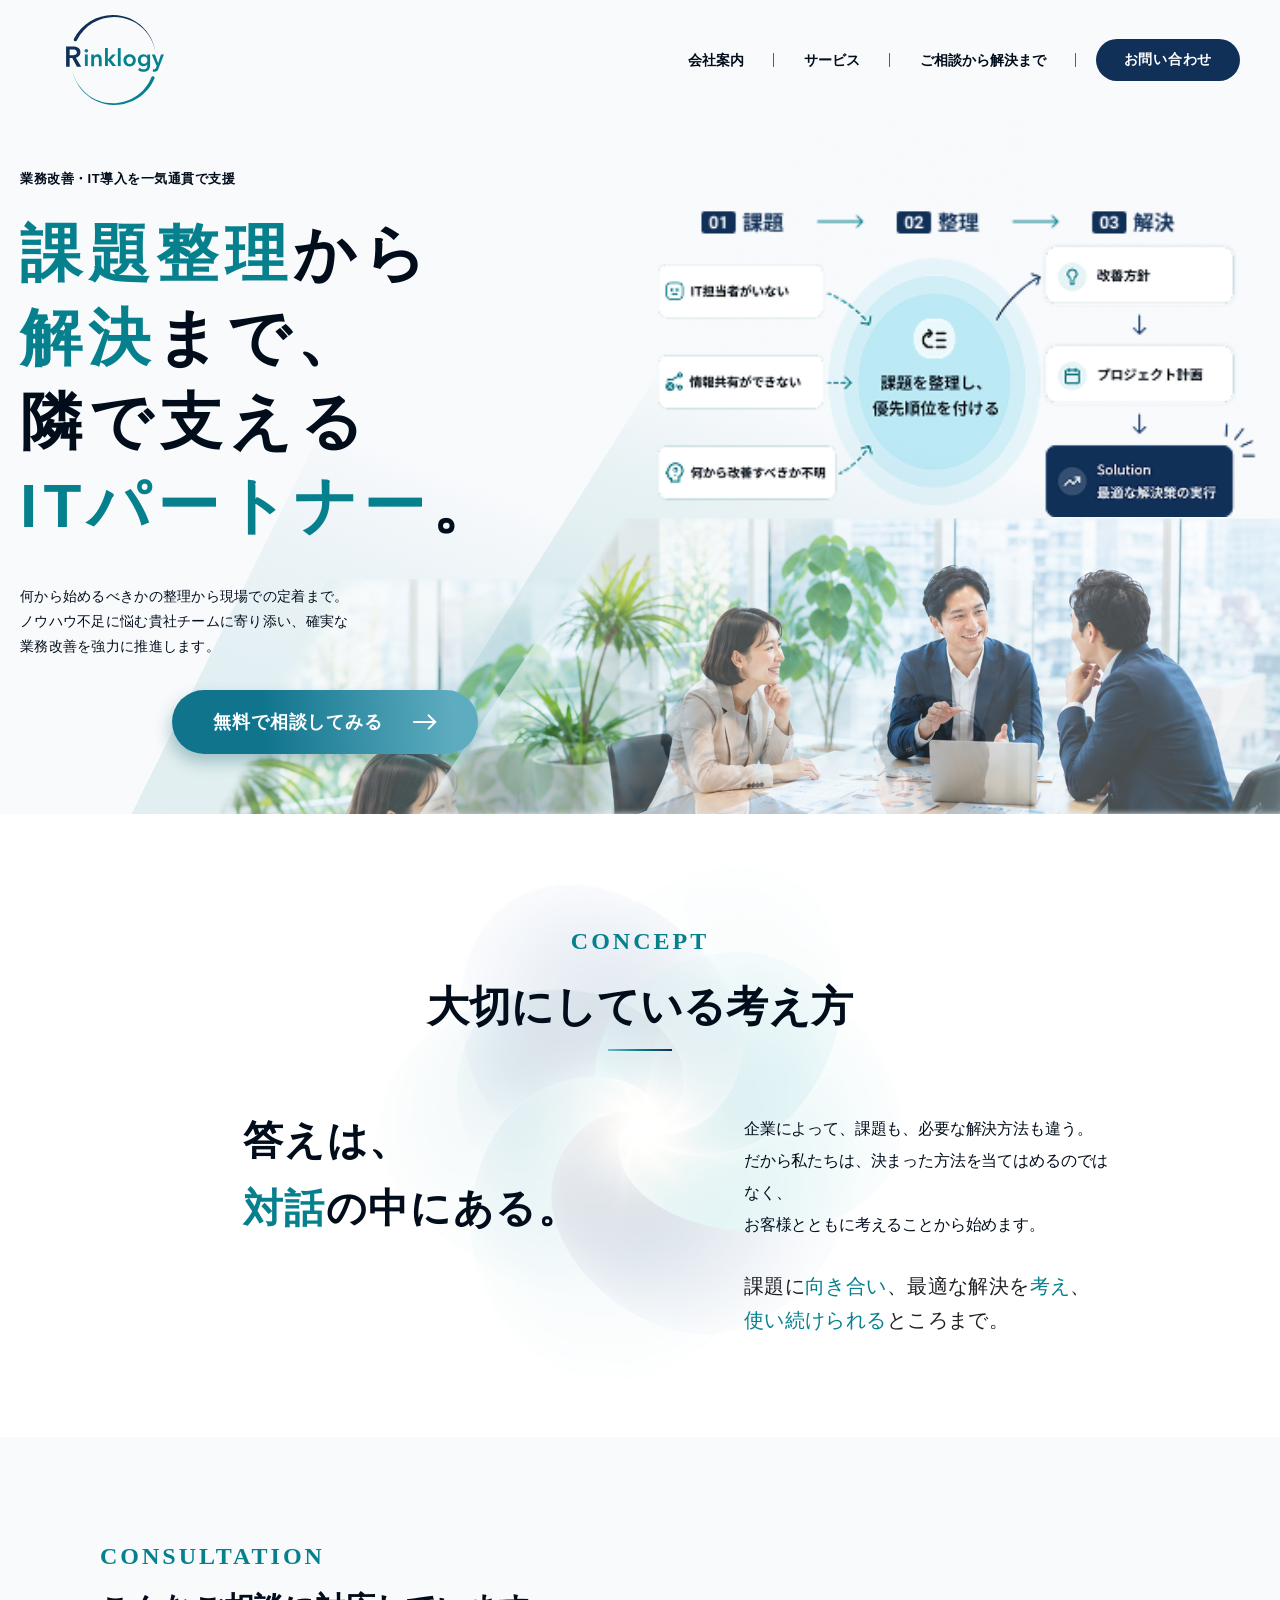
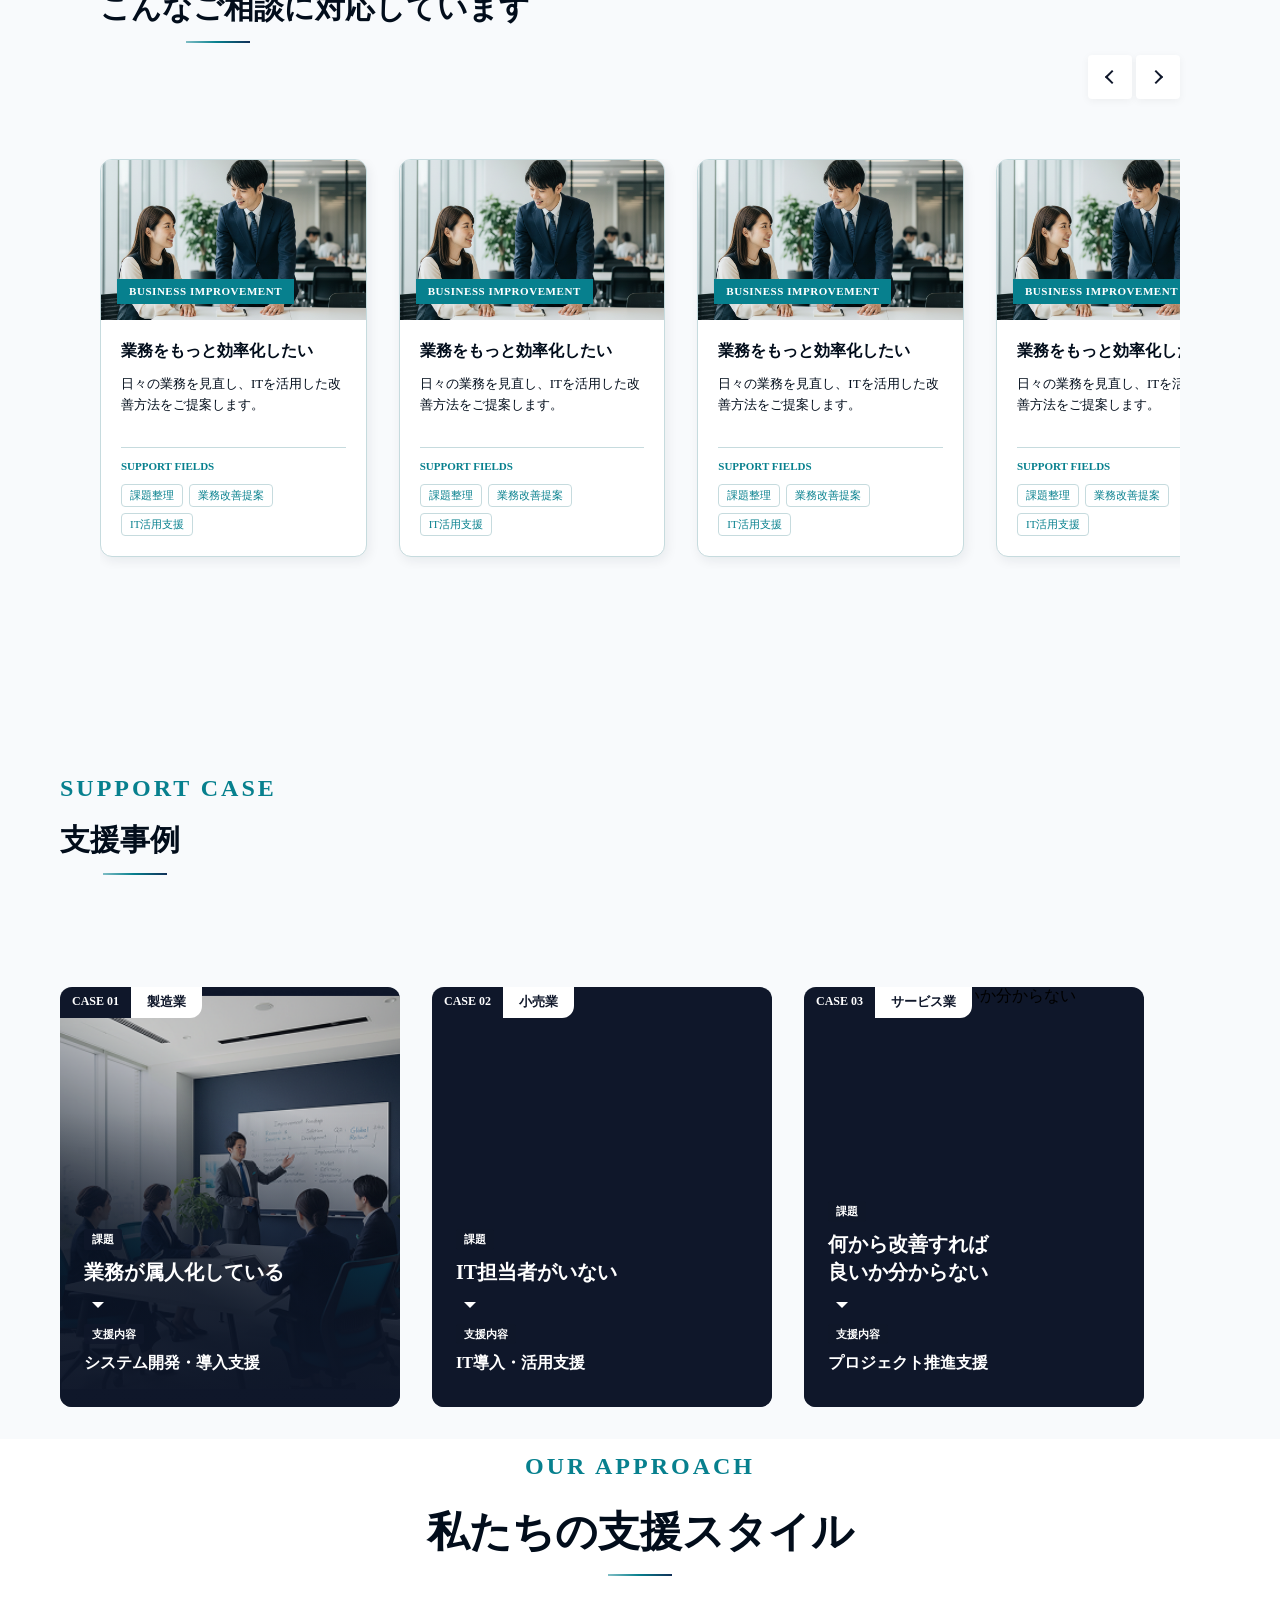
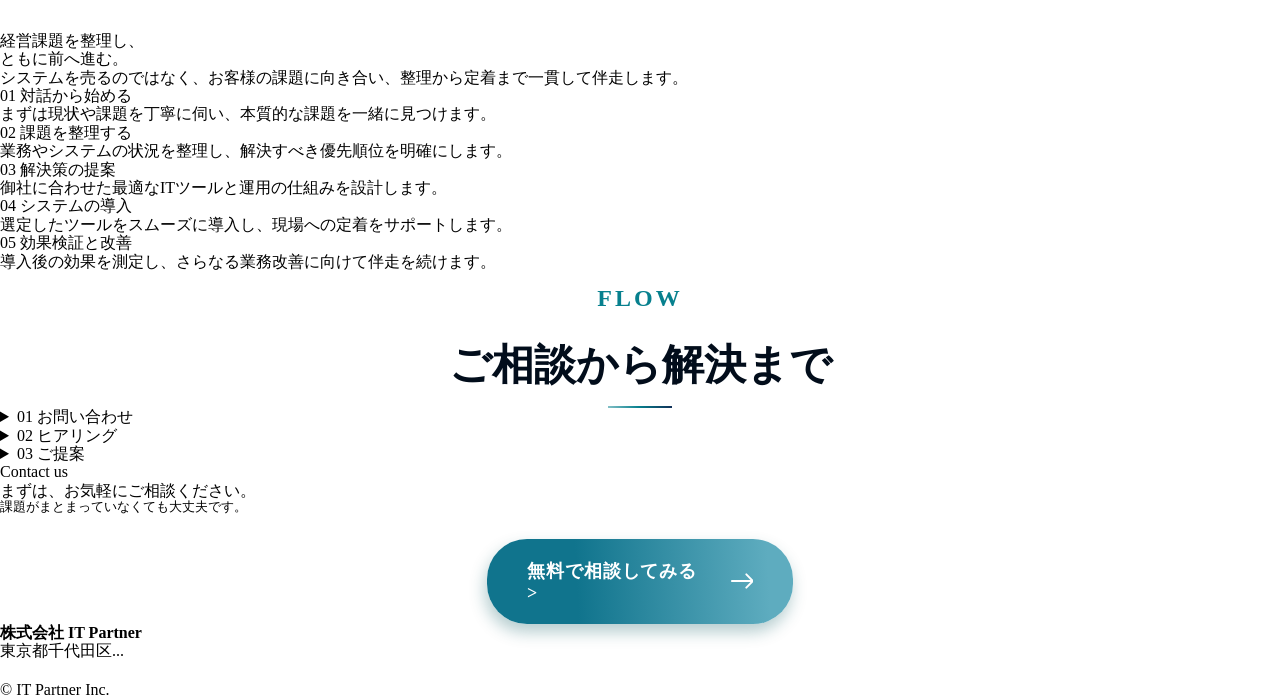
==== commit 6ee4420b: "9/15　supportまで" ====
--- a/index.html
+++ b/index.html
@@ -218,8 +218,8 @@
         <div class="l-inner p-consultation__inner">
           <!-- ヘッダー（タイトルとPC用ボタンの並び） -->
           <div class="p-consultation__header">
-            <h2 class="c-section-title c-section-title--left">
-              <span class="c-section-title__sub">CONSULTATION</span>
+            <h2 class="c-section-title--left">
+              <span class="c-section-title-sub--left">CONSULTATION</span>
               こんなご相談に対応しています
             </h2>
 
@@ -410,6 +410,122 @@
 
             <button
               class="c-slider-btn c-slider-btn--next c-slider-btn--sp js-consult-next-sp"
+            ></button>
+          </div>
+        </div>
+      </section>
+
+      <section class="l-section p-support-case">
+        <div class="l-inner p-support-case__inner">
+          <!-- ヘッダー（タイトル） -->
+          <div class="p-support-case__header">
+            <h2 class="c-section-title--left">
+              <span class="c-section-title-sub--left">SUPPORT CASE</span>
+              支援事例
+            </h2>
+          </div>
+
+          <!-- スライダー / PC時はグリッド -->
+          <div class="p-support-case__slider js-support-slider">
+            <div class="p-support-case__list js-support-slider-list">
+              <!-- カード1 -->
+              <div class="p-support-case__item js-support-slider-item">
+                <a href="#" class="c-case-card">
+                  <div class="c-case-card__bg">
+                    <img
+                      src="./assets/images/case-card_03.png"
+                      alt="業務が属人化している"
+                    />
+                  </div>
+
+                  <!-- 左上のバッジ -->
+                  <div class="c-case-card__badge">
+                    <span class="c-case-card__badge-num">CASE 01</span>
+                    <span class="c-case-card__badge-cat">製造業</span>
+                  </div>
+
+                  <!-- 下部のコンテンツ -->
+                  <div class="c-case-card__body">
+                    <span class="c-case-card__label">課題</span>
+                    <h3 class="c-case-card__title">業務が属人化している</h3>
+
+                    <!-- 下向き矢印（CSSで描画するため空Div） -->
+                    <div class="c-case-card__arrow"></div>
+
+                    <span class="c-case-card__label">支援内容</span>
+                    <p class="c-case-card__title c-case-card__title--small">
+                      システム開発・導入支援
+                    </p>
+                  </div>
+                </a>
+              </div>
+
+              <!-- カード2 -->
+              <div class="p-support-case__item js-support-slider-item">
+                <a href="#" class="c-case-card">
+                  <div class="c-case-card__bg">
+                    <img
+                      src="./assets/images/support-2.jpg"
+                      alt="IT担当者がいない"
+                    />
+                  </div>
+                  <div class="c-case-card__badge">
+                    <span class="c-case-card__badge-num">CASE 02</span>
+                    <span class="c-case-card__badge-cat">小売業</span>
+                  </div>
+                  <div class="c-case-card__body">
+                    <span class="c-case-card__label">課題</span>
+                    <h3 class="c-case-card__title">IT担当者がいない</h3>
+                    <div class="c-case-card__arrow"></div>
+                    <span class="c-case-card__label">支援内容</span>
+                    <p class="c-case-card__title c-case-card__title--small">
+                      IT導入・活用支援
+                    </p>
+                  </div>
+                </a>
+              </div>
+
+              <!-- カード3 -->
+              <div class="p-support-case__item js-support-slider-item">
+                <a href="#" class="c-case-card">
+                  <div class="c-case-card__bg">
+                    <img
+                      src="./assets/images/support-3.jpg"
+                      alt="何から改善すれば良いか分からない"
+                    />
+                  </div>
+                  <div class="c-case-card__badge">
+                    <span class="c-case-card__badge-num">CASE 03</span>
+                    <span class="c-case-card__badge-cat">サービス業</span>
+                  </div>
+                  <div class="c-case-card__body">
+                    <span class="c-case-card__label">課題</span>
+                    <h3 class="c-case-card__title">
+                      何から改善すれば<br />良いか分からない
+                    </h3>
+                    <div class="c-case-card__arrow"></div>
+                    <span class="c-case-card__label">支援内容</span>
+                    <p class="c-case-card__title c-case-card__title--small">
+                      プロジェクト推進支援
+                    </p>
+                  </div>
+                </a>
+              </div>
+            </div>
+          </div>
+
+          <!-- コントロール（スマホ・タブレットのみ表示） -->
+          <div class="p-support-case__controls">
+            <button
+              class="c-slider-btn c-slider-btn--prev c-slider-btn--sp js-support-prev"
+            ></button>
+            <div class="p-support-case__pagination js-support-pagination">
+              <span class="c-dot js-support-dot is-active"></span>
+              <span class="c-dot js-support-dot"></span>
+              <span class="c-dot js-support-dot"></span>
+            </div>
+            <button
+              class="c-slider-btn c-slider-btn--next c-slider-btn--sp js-support-next"
             ></button>
           </div>
         </div>
--- a/assets/css/main.css
+++ b/assets/css/main.css
@@ -700,7 +700,7 @@
           transform: translateX(-50%) rotate(-45deg);
 }
 
-.c-section-title {
+.c-section-title, .c-section-title--left {
   color: var(--text-black, #020d1b);
   font-family: "Noto Sans JP";
   font-size: 25px;
@@ -720,17 +720,17 @@
   padding-bottom: 16px;
 }
 @media screen and (min-width: 768px) {
-  .c-section-title {
+  .c-section-title, .c-section-title--left {
     font-size: 42px;
     text-align: center;
   }
 }
 @media screen and (min-width: 960px) {
-  .c-section-title {
+  .c-section-title, .c-section-title--left {
     font-size: 42px;
   }
 }
-.c-section-title::after {
+.c-section-title::after, .c-section-title--left::after {
   content: "";
   position: absolute;
   bottom: 0;
@@ -742,11 +742,11 @@
   background: var(--gra_01, linear-gradient(90deg, rgba(7, 128, 142, 0.5) 0%, #07808e 48.08%, #113058 100%));
 }
 @media screen and (min-width: 768px) {
-  .c-section-title::after {
+  .c-section-title::after, .c-section-title--left::after {
     background: var(--gra_01, linear-gradient(90deg, rgba(7, 128, 142, 0.5) 0%, #07808e 48.08%, #113058 100%));
   }
 }
-.c-section-title__sub {
+.c-section-title__sub, .c-section-title-sub--left {
   color: var(--logo2, #07808e);
   font-family: Roboto;
   font-size: 14px;
@@ -755,12 +755,13 @@
   text-align: center;
 }
 @media screen and (min-width: 768px) {
-  .c-section-title__sub {
-    font-size: 2.4rem;
+  .c-section-title__sub, .c-section-title-sub--left {
+    font-size: 20px;
+    font-weight: 700;
   }
 }
 @media screen and (min-width: 960px) {
-  .c-section-title__sub {
+  .c-section-title__sub, .c-section-title-sub--left {
     font-size: 24px;
     font-style: normal;
     letter-spacing: 3px;
@@ -807,17 +808,137 @@
 }
 
 .c-section-title--left {
-  text-align: center;
+  text-align: left;
 }
 @media screen and (min-width: 768px) {
   .c-section-title--left {
-    text-align: left;
+    font-size: 30px;
+    font-weight: 700;
   }
   .c-section-title--left::after {
-    left: 0;
+    content: "";
+    left: 20%;
     -webkit-transform: none;
             transform: none;
   }
+}
+
+.c-section-title-sub--left {
+  text-align: left;
+}
+
+.c-case-card {
+  position: relative;
+  display: block;
+  width: 100%;
+  height: 420px;
+  border-radius: 12px;
+  overflow: hidden;
+  text-decoration: none;
+  background-color: #0f172a;
+}
+.c-case-card:hover .c-case-card__bg img {
+  -webkit-transform: scale(1.05);
+          transform: scale(1.05);
+}
+.c-case-card__bg {
+  position: absolute;
+  top: 0;
+  left: 0;
+  width: 100%;
+  height: 100%;
+  z-index: 1;
+}
+.c-case-card__bg img {
+  width: 100%;
+  height: 100%;
+  -o-object-fit: cover;
+     object-fit: cover;
+  -webkit-transition: -webkit-transform 0.6s ease;
+  transition: -webkit-transform 0.6s ease;
+  transition: transform 0.6s ease;
+  transition: transform 0.6s ease, -webkit-transform 0.6s ease;
+}
+.c-case-card__bg::after {
+  content: "";
+  position: absolute;
+  bottom: 0;
+  left: 0;
+  width: 100%;
+  height: 70%;
+  background: -webkit-gradient(linear, left bottom, left top, from(rgba(15, 23, 42, 0.9)), to(rgba(15, 23, 42, 0)));
+  background: linear-gradient(to top, rgba(15, 23, 42, 0.9) 0%, rgba(15, 23, 42, 0) 100%);
+}
+.c-case-card__badge {
+  position: absolute;
+  top: 0;
+  left: 0;
+  z-index: 2;
+  display: -webkit-box;
+  display: -ms-flexbox;
+  display: flex;
+  background: #fff;
+  border-radius: 0 0 12px 0;
+  overflow: hidden;
+}
+.c-case-card__badge-num {
+  background: #0f172a;
+  color: #fff;
+  font-size: 12px;
+  font-weight: 700;
+  padding: 8px 12px;
+}
+.c-case-card__badge-cat {
+  color: #0f172a;
+  font-size: 13px;
+  font-weight: 700;
+  padding: 8px 16px;
+}
+.c-case-card__body {
+  position: absolute;
+  bottom: 0;
+  left: 0;
+  width: 100%;
+  padding: 32px 24px;
+  z-index: 2;
+  display: -webkit-box;
+  display: -ms-flexbox;
+  display: flex;
+  -webkit-box-orient: vertical;
+  -webkit-box-direction: normal;
+      -ms-flex-direction: column;
+          flex-direction: column;
+  -webkit-box-align: start;
+      -ms-flex-align: start;
+          align-items: flex-start;
+}
+.c-case-card__label {
+  display: inline-block;
+  background: rgba(15, 23, 42, 0.8);
+  color: #fff;
+  font-size: 11px;
+  font-weight: 700;
+  padding: 4px 8px;
+  margin-bottom: 8px;
+  border-radius: 2px;
+}
+.c-case-card__title {
+  color: #fff;
+  font-size: 20px;
+  font-weight: 700;
+  line-height: 1.4;
+  margin: 0;
+}
+.c-case-card__title--small {
+  font-size: 16px;
+}
+.c-case-card__arrow {
+  width: 0;
+  height: 0;
+  border-left: 6px solid transparent;
+  border-right: 6px solid transparent;
+  border-top: 6px solid #fff;
+  margin: 16px 0 16px 8px;
 }
 
 .p-hero {
@@ -1321,11 +1442,15 @@
 }
 
 .p-consultation {
-  display: -webkit-box;
-  display: -ms-flexbox;
-  display: flex;
+  background: var(--base_background, #f8fafc);
+}
+.p-consultation__inner {
+  margin: 0 auto;
   width: 100%;
   padding: 64px 8px;
+  display: -webkit-box;
+  display: -ms-flexbox;
+  display: flex;
   -webkit-box-orient: vertical;
   -webkit-box-direction: normal;
       -ms-flex-direction: column;
@@ -1334,22 +1459,23 @@
       -ms-flex-align: start;
           align-items: flex-start;
   gap: 36px;
-  background: var(--base_background, #f8fafc);
-}
-@media screen and (min-width: 768px) {
-  .p-consultation {
-    padding: 100px 0;
-  }
-}
-.p-consultation__inner {
-  max-width: 1200px;
-  margin: 0 auto;
-  width: 100%;
-  padding: 0 16px;
 }
 @media screen and (min-width: 768px) {
   .p-consultation__inner {
-    padding: 0 40px;
+    padding: 100px 40px;
+  }
+}
+@media screen and (min-width: 960px) {
+  .p-consultation__inner {
+    max-width: 1160px;
+    margin: 0 auto;
+    -webkit-box-align: center;
+        -ms-flex-align: center;
+            align-items: center;
+    gap: 32px;
+    -ms-flex-item-align: stretch;
+        align-self: stretch;
+    width: 100%;
   }
 }
 .p-consultation__header {
@@ -1364,11 +1490,35 @@
           align-items: flex-end;
   margin-bottom: 40px;
 }
+@media screen and (min-width: 768px) {
+  .p-consultation__header {
+    display: -webkit-box;
+    display: -ms-flexbox;
+    display: flex;
+    width: 100%;
+    -webkit-box-orient: vertical;
+    -webkit-box-direction: normal;
+        -ms-flex-direction: column;
+            flex-direction: column;
+    -webkit-box-align: start;
+        -ms-flex-align: start;
+            align-items: flex-start;
+    gap: 12px;
+    margin-bottom: 28px;
+  }
+}
 .p-consultation__nav {
   display: -webkit-box;
   display: -ms-flexbox;
   display: flex;
   gap: 16px;
+}
+@media screen and (min-width: 768px) {
+  .p-consultation__nav {
+    -ms-flex-item-align: end;
+        align-self: flex-end;
+    gap: 12px;
+  }
 }
 .p-consultation__nav .c-slider-btn {
   background-color: #fff;
@@ -1404,7 +1554,18 @@
 @media screen and (min-width: 768px) {
   .p-consultation__list {
     gap: 24px;
-    padding: 0 20% 24px;
+    padding: 0 10% 24px;
+  }
+}
+@media screen and (min-width: 960px) {
+  .p-consultation__list {
+    padding-bottom: 12px;
+    -webkit-box-align: start;
+        -ms-flex-align: start;
+            align-items: flex-start;
+    gap: 32px;
+    -ms-flex-item-align: stretch;
+        align-self: stretch;
   }
 }
 .p-consultation__item {
@@ -1426,9 +1587,20 @@
 @media screen and (min-width: 960px) {
   .p-consultation__item {
     -webkit-box-flex: 0;
-        -ms-flex: 0 0 calc(25% - 18px);
-            flex: 0 0 calc(25% - 18px);
+        -ms-flex: 0 0 calc((100% - 64px) / 3);
+            flex: 0 0 calc((100% - 64px) / 3);
+    max-width: none;
     scroll-snap-align: start;
+    display: -webkit-box;
+    display: -ms-flexbox;
+    display: flex;
+    -webkit-box-orient: vertical;
+    -webkit-box-direction: normal;
+        -ms-flex-direction: column;
+            flex-direction: column;
+    -webkit-box-align: start;
+        -ms-flex-align: start;
+            align-items: flex-start;
   }
 }
 .p-consultation__controls {
@@ -1511,6 +1683,11 @@
           align-items: flex-start;
   -ms-flex-item-align: stretch;
       align-self: stretch;
+}
+@media screen and (min-width: 768px) {
+  .c-consult-card__body {
+    height: auto;
+  }
 }
 .c-consult-card__title {
   font-weight: 700;
@@ -1622,6 +1799,155 @@
   margin-right: 4px;
 }
 
+.p-support-case {
+  background: var(--base_background, #f8fafc);
+}
+.p-support-case__inner {
+  display: -webkit-box;
+  display: -ms-flexbox;
+  display: flex;
+  padding: 64px 8px;
+  -webkit-box-orient: vertical;
+  -webkit-box-direction: normal;
+      -ms-flex-direction: column;
+          flex-direction: column;
+  -webkit-box-align: start;
+      -ms-flex-align: start;
+          align-items: flex-start;
+  gap: 36px;
+  -ms-flex-item-align: stretch;
+      align-self: stretch;
+}
+@media screen and (min-width: 768px) {
+  .p-support-case__inner {
+    padding: 100px 20px;
+    gap: 56px;
+  }
+}
+@media screen and (min-width: 960px) {
+  .p-support-case__inner {
+    max-width: 1200px;
+    margin: 0 auto;
+    display: -webkit-box;
+    display: -ms-flexbox;
+    display: flex;
+    -webkit-box-orient: vertical;
+    -webkit-box-direction: normal;
+        -ms-flex-direction: column;
+            flex-direction: column;
+    -webkit-box-align: start;
+        -ms-flex-align: start;
+            align-items: flex-start;
+  }
+}
+.p-support-case__header {
+  margin-bottom: 36px;
+}
+@media screen and (min-width: 768px) {
+  .p-support-case__header {
+    margin-bottom: 56px;
+  }
+}
+.p-support-case__list {
+  display: -webkit-box;
+  display: -ms-flexbox;
+  display: flex;
+  overflow-x: auto;
+  -ms-scroll-snap-type: x mandatory;
+      scroll-snap-type: x mandatory;
+  scroll-behavior: smooth;
+  padding: 0 0 24px;
+  -webkit-box-pack: center;
+      -ms-flex-pack: center;
+          justify-content: center;
+  -webkit-box-align: start;
+      -ms-flex-align: start;
+          align-items: flex-start;
+  gap: 40px;
+  -ms-flex-item-align: stretch;
+      align-self: stretch;
+  scrollbar-width: none;
+}
+.p-support-case__list::-webkit-scrollbar {
+  display: none;
+}
+@media screen and (min-width: 768px) {
+  .p-support-case__list {
+    gap: 24px;
+    padding: 0 15% 24px;
+  }
+}
+@media screen and (min-width: 960px) {
+  .p-support-case__list {
+    padding: 0;
+    gap: 32px;
+    overflow-x: visible;
+    -ms-flex-wrap: wrap;
+        flex-wrap: wrap;
+  }
+}
+.p-support-case__item {
+  -webkit-box-flex: 0;
+      -ms-flex: 0 0 100%;
+          flex: 0 0 100%;
+  scroll-snap-align: center;
+  width: 340px;
+  height: 352px;
+  -webkit-box-orient: vertical;
+  -webkit-box-direction: normal;
+      -ms-flex-direction: column;
+          flex-direction: column;
+  -webkit-box-pack: justify;
+      -ms-flex-pack: justify;
+          justify-content: space-between;
+  -webkit-box-align: start;
+      -ms-flex-align: start;
+          align-items: flex-start;
+}
+@media screen and (min-width: 768px) {
+  .p-support-case__item {
+    -webkit-box-flex: 0;
+        -ms-flex: 0 0 65%;
+            flex: 0 0 65%;
+    max-width: none;
+  }
+}
+@media screen and (min-width: 960px) {
+  .p-support-case__item {
+    -webkit-box-flex: 0;
+        -ms-flex: 0 0 calc((100% - 64px) / 3);
+            flex: 0 0 calc((100% - 64px) / 3);
+    scroll-snap-align: start;
+  }
+}
+.p-support-case__controls {
+  display: -webkit-box;
+  display: -ms-flexbox;
+  display: flex;
+  width: 240px;
+  -webkit-box-pack: justify;
+      -ms-flex-pack: justify;
+          justify-content: space-between;
+  -webkit-box-align: center;
+      -ms-flex-align: center;
+          align-items: center;
+  margin: 32px auto 0;
+}
+@media screen and (min-width: 960px) {
+  .p-support-case__controls {
+    display: none;
+  }
+}
+.p-support-case__pagination {
+  display: -webkit-box;
+  display: -ms-flexbox;
+  display: flex;
+  -webkit-box-align: center;
+      -ms-flex-align: center;
+          align-items: center;
+  gap: 16px;
+}
+
 .u-hidden-sp {
   display: none;
 }
@@ -1629,4 +1955,13 @@
   .u-hidden-sp {
     display: inline;
   }
+}
+
+.u-hidden-tab-pc {
+  display: inline;
+}
+@media screen and (min-width: 768px) {
+  .u-hidden-tab-pc {
+    display: none;
+  }
 }/*# sourceMappingURL=main.css.map */
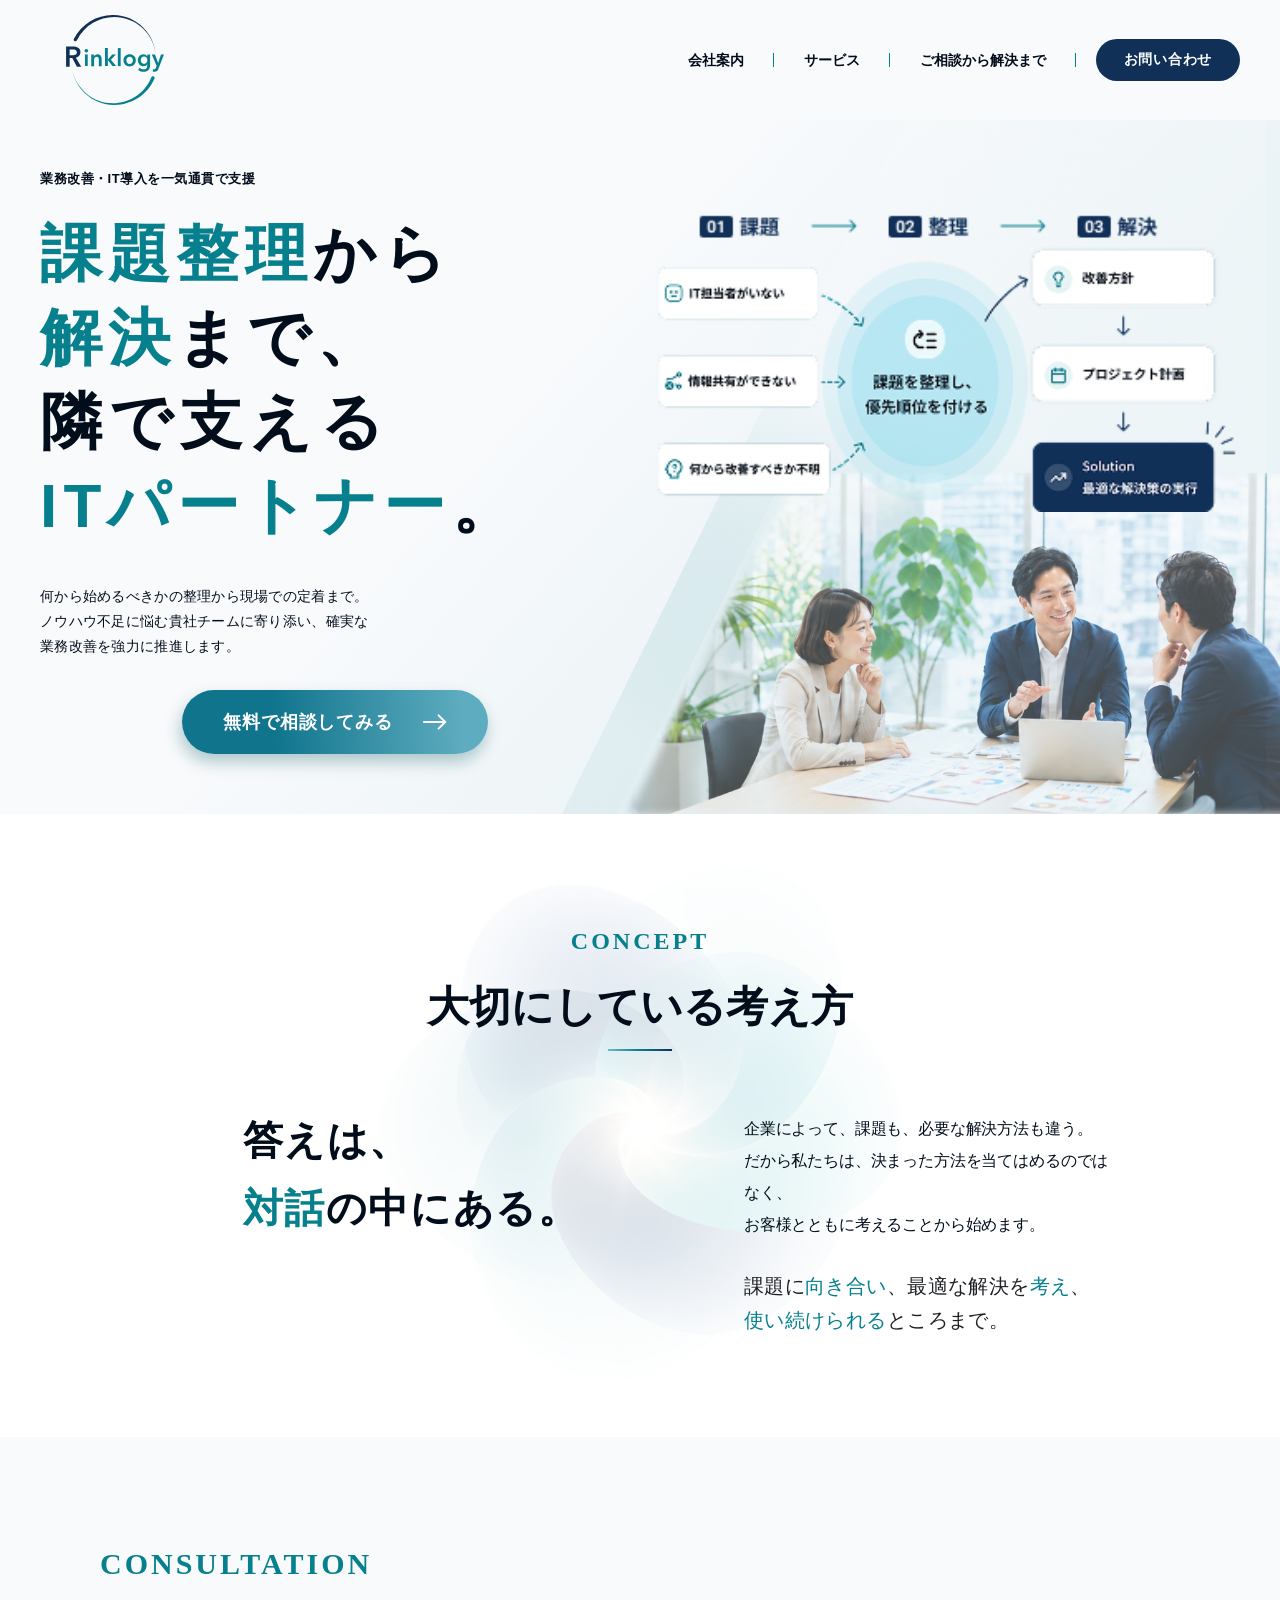
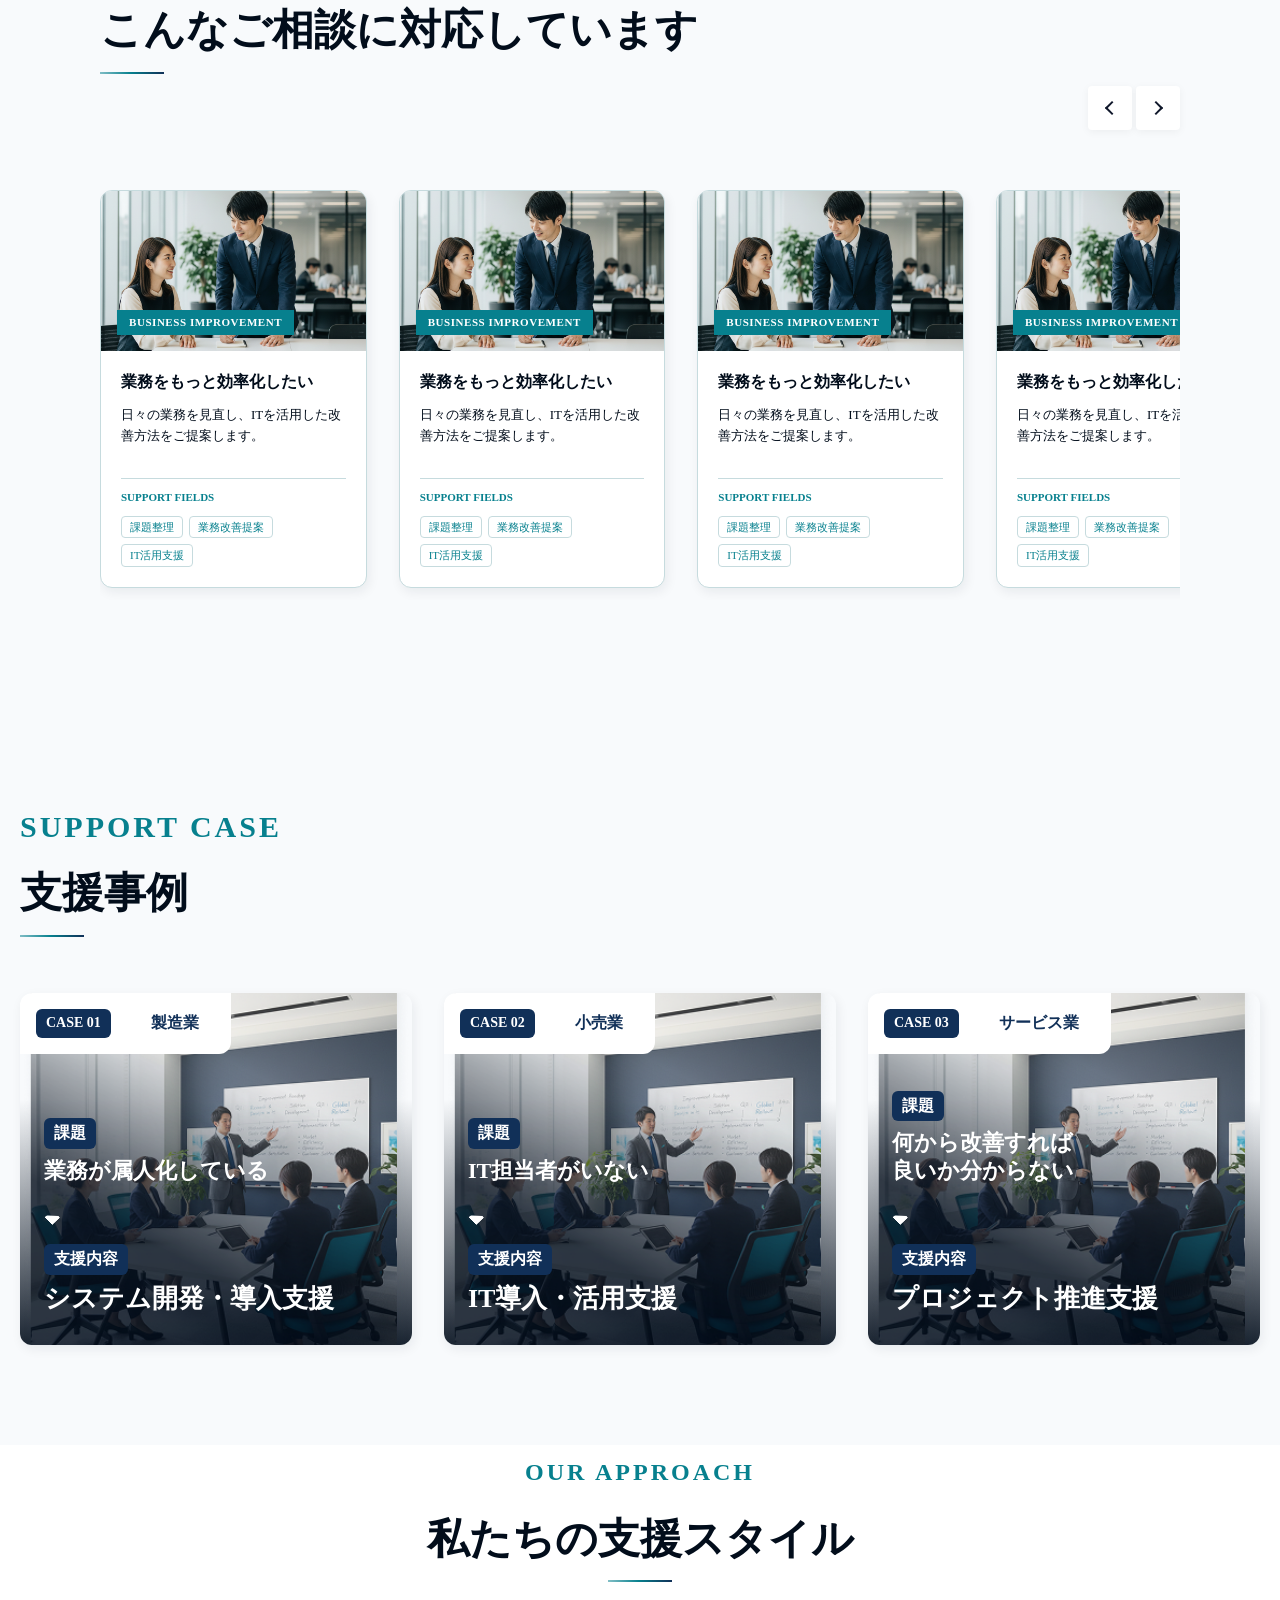
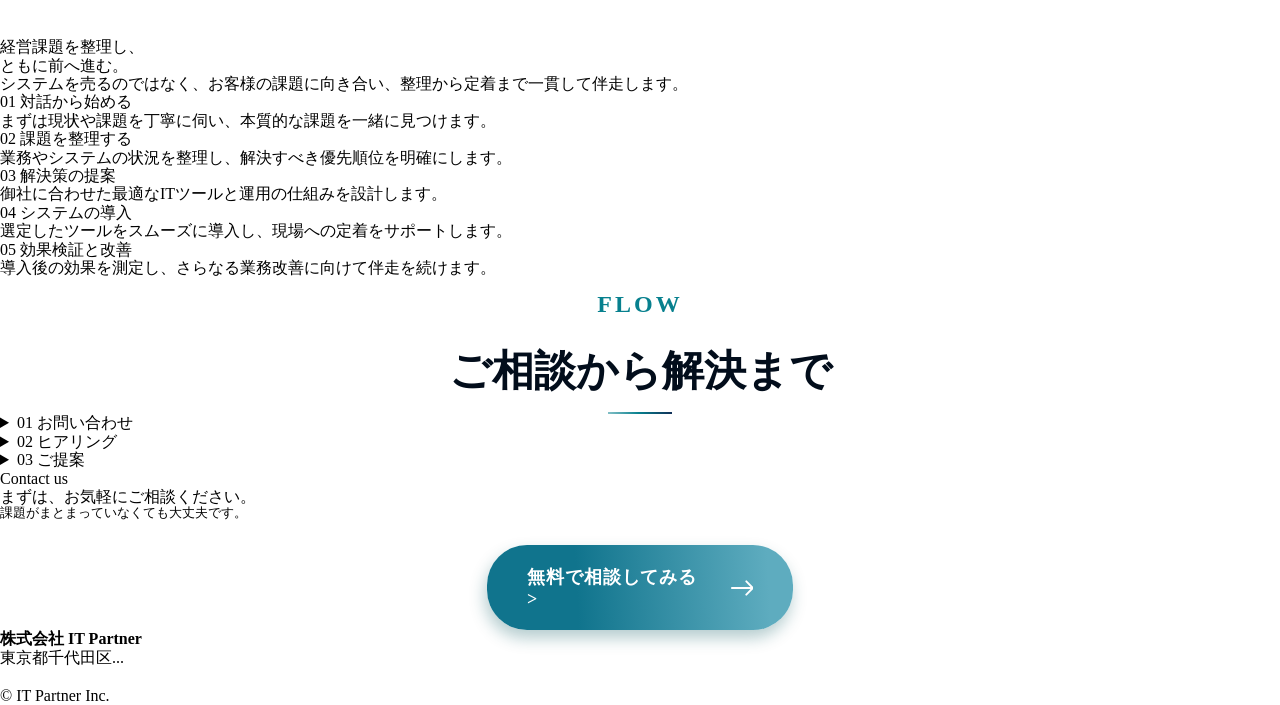
==== commit a22ac21b: "9/16 supportまで2" ====
--- a/index.html
+++ b/index.html
@@ -403,10 +403,15 @@
           </div>
 
           <!-- スマホ用ナビゲーション（ボタンのみ） -->
-          <div class="p-consultation__controls u-hidden-tab-pc">
+          <div class="p-consultation__controls">
             <button
               class="c-slider-btn c-slider-btn--prev c-slider-btn--sp js-consult-prev-sp"
             ></button>
+            <div class="js-consult-dot">
+              <span class="c-dot js-support-dot is-active"></span>
+              <span class="c-dot js-support-dot"></span>
+              <span class="c-dot js-support-dot"></span>
+            </div>
 
             <button
               class="c-slider-btn c-slider-btn--next c-slider-btn--sp js-consult-next-sp"
@@ -465,7 +470,7 @@
                 <a href="#" class="c-case-card">
                   <div class="c-case-card__bg">
                     <img
-                      src="./assets/images/support-2.jpg"
+                      src="./assets/images/case-card_03.png"
                       alt="IT担当者がいない"
                     />
                   </div>
@@ -490,7 +495,7 @@
                 <a href="#" class="c-case-card">
                   <div class="c-case-card__bg">
                     <img
-                      src="./assets/images/support-3.jpg"
+                      src="./assets/images/case-card_03.png"
                       alt="何から改善すれば良いか分からない"
                     />
                   </div>
--- a/assets/css/main.css
+++ b/assets/css/main.css
@@ -714,6 +714,9 @@
   -webkit-box-direction: normal;
       -ms-flex-direction: column;
           flex-direction: column;
+  -webkit-box-align: center;
+      -ms-flex-align: center;
+          align-items: center;
   text-align: center;
   gap: 12px;
   position: relative;
@@ -741,11 +744,6 @@
   height: 2px;
   background: var(--gra_01, linear-gradient(90deg, rgba(7, 128, 142, 0.5) 0%, #07808e 48.08%, #113058 100%));
 }
-@media screen and (min-width: 768px) {
-  .c-section-title::after, .c-section-title--left::after {
-    background: var(--gra_01, linear-gradient(90deg, rgba(7, 128, 142, 0.5) 0%, #07808e 48.08%, #113058 100%));
-  }
-}
 .c-section-title__sub, .c-section-title-sub--left {
   color: var(--logo2, #07808e);
   font-family: Roboto;
@@ -774,10 +772,10 @@
   font-size: 32px;
   font-style: normal;
   font-weight: 700;
-  line-height: 150%; /* 48px */
+  line-height: 150%;
   letter-spacing: 1.28px;
 }
-.c-section-title__catchspan {
+.c-section-title__catch span {
   color: var(--logo2, #07808e);
   font-family: "Noto Sans JP";
   font-size: 32px;
@@ -792,7 +790,7 @@
   font-size: 16px;
   font-style: normal;
   font-weight: 400;
-  line-height: 170%; /* 27.2px */
+  line-height: 170%;
 }
 .c-section-title__text--strong {
   color: var(--text-black, #020d1b);
@@ -801,41 +799,63 @@
   font-size: 20px;
   font-style: normal;
   font-weight: 500;
-  line-height: 170%; /* 34px */
-}
-.c-section-title__text--strongspan {
+  line-height: 170%;
+}
+.c-section-title__text--strong span {
   color: var(--logo2, #07808e);
 }
 
 .c-section-title--left {
   text-align: left;
-}
-@media screen and (min-width: 768px) {
-  .c-section-title--left {
+  -webkit-box-align: start;
+      -ms-flex-align: start;
+          align-items: flex-start;
+}
+.c-section-title--left::after {
+  left: 0;
+  -webkit-transform: none;
+          transform: none;
+}
+
+.c-section-title-sub--left {
+  text-align: left;
+}
+@media screen and (min-width: 768px) {
+  .c-section-title-sub--left {
     font-size: 30px;
     font-weight: 700;
   }
-  .c-section-title--left::after {
+  .c-section-title-sub--left::after {
     content: "";
-    left: 20%;
+    left: 0;
     -webkit-transform: none;
             transform: none;
   }
 }
 
-.c-section-title-sub--left {
-  text-align: left;
-}
-
 .c-case-card {
   position: relative;
-  display: block;
-  width: 100%;
-  height: 420px;
-  border-radius: 12px;
   overflow: hidden;
   text-decoration: none;
-  background-color: #0f172a;
+  display: -webkit-box;
+  display: -ms-flexbox;
+  display: flex;
+  width: 100%;
+  height: 352px;
+  -webkit-box-orient: vertical;
+  -webkit-box-direction: normal;
+      -ms-flex-direction: column;
+          flex-direction: column;
+  -webkit-box-pack: end;
+      -ms-flex-pack: end;
+          justify-content: flex-end;
+  -webkit-box-align: start;
+      -ms-flex-align: start;
+          align-items: flex-start;
+  border-radius: 12px;
+  /* ドロップシャドウ */
+  -webkit-box-shadow: 2px 4px 12px 0 rgba(15, 23, 42, 0.07);
+          box-shadow: 2px 4px 12px 0 rgba(15, 23, 42, 0.07);
 }
 .c-case-card:hover .c-case-card__bg img {
   -webkit-transform: scale(1.05);
@@ -849,7 +869,17 @@
   height: 100%;
   z-index: 1;
 }
-.c-case-card__bg img {
+.c-case-card::after {
+  content: "";
+  position: absolute;
+  bottom: 0;
+  left: 0;
+  width: 100%;
+  height: 70%;
+  background: -webkit-gradient(linear, left bottom, left top, from(rgba(2, 13, 27, 0.9)), to(rgba(2, 13, 27, 0)));
+  background: linear-gradient(to top, rgba(2, 13, 27, 0.9) 0%, rgba(2, 13, 27, 0) 100%);
+}
+.c-case-card img {
   width: 100%;
   height: 100%;
   -o-object-fit: cover;
@@ -859,51 +889,54 @@
   transition: transform 0.6s ease;
   transition: transform 0.6s ease, -webkit-transform 0.6s ease;
 }
-.c-case-card__bg::after {
-  content: "";
-  position: absolute;
-  bottom: 0;
-  left: 0;
-  width: 100%;
-  height: 70%;
-  background: -webkit-gradient(linear, left bottom, left top, from(rgba(15, 23, 42, 0.9)), to(rgba(15, 23, 42, 0)));
-  background: linear-gradient(to top, rgba(15, 23, 42, 0.9) 0%, rgba(15, 23, 42, 0) 100%);
-}
 .c-case-card__badge {
   position: absolute;
   top: 0;
   left: 0;
   z-index: 2;
-  display: -webkit-box;
-  display: -ms-flexbox;
-  display: flex;
+  overflow: hidden;
+  display: -webkit-box;
+  display: -ms-flexbox;
+  display: flex;
+  padding: 12px 16px;
+  -webkit-box-align: center;
+      -ms-flex-align: center;
+          align-items: center;
+  gap: 24px;
+  border-radius: 12px 0;
   background: #fff;
-  border-radius: 0 0 12px 0;
-  overflow: hidden;
 }
 .c-case-card__badge-num {
-  background: #0f172a;
+  display: -webkit-box;
+  display: -ms-flexbox;
+  display: flex;
+  padding: 6px 10px;
+  -webkit-box-align: start;
+      -ms-flex-align: start;
+          align-items: flex-start;
+  border-radius: 6px;
+  background: var(--logo1, #113058);
   color: #fff;
-  font-size: 12px;
+  font-family: "Noto Sans JP";
+  font-size: 14px;
   font-weight: 700;
-  padding: 8px 12px;
 }
 .c-case-card__badge-cat {
-  color: #0f172a;
-  font-size: 13px;
+  padding: 8px 16px;
+  color: var(--logo1, #113058);
+  font-family: "Noto Sans JP";
+  font-size: 16px;
+  font-style: normal;
   font-weight: 700;
-  padding: 8px 16px;
+  line-height: normal;
 }
 .c-case-card__body {
-  position: absolute;
-  bottom: 0;
-  left: 0;
-  width: 100%;
-  padding: 32px 24px;
+  position: relative;
   z-index: 2;
   display: -webkit-box;
   display: -ms-flexbox;
   display: flex;
+  padding: 0 24px 30px 24px;
   -webkit-box-orient: vertical;
   -webkit-box-direction: normal;
       -ms-flex-direction: column;
@@ -911,34 +944,68 @@
   -webkit-box-align: start;
       -ms-flex-align: start;
           align-items: flex-start;
+  -ms-flex-item-align: stretch;
+      align-self: stretch;
 }
 .c-case-card__label {
-  display: inline-block;
   background: rgba(15, 23, 42, 0.8);
   color: #fff;
-  font-size: 11px;
+  font-family: "Noto Sans JP";
+  font-size: 16px;
   font-weight: 700;
-  padding: 4px 8px;
+  display: -webkit-box;
+  display: -ms-flexbox;
+  display: flex;
+  padding: 6px 10px;
+  -webkit-box-pack: center;
+      -ms-flex-pack: center;
+          justify-content: center;
+  -webkit-box-align: center;
+      -ms-flex-align: center;
+          align-items: center;
+  gap: 10px;
+  border-radius: 6px;
+  background: var(--logo1, #113058);
   margin-bottom: 8px;
-  border-radius: 2px;
 }
 .c-case-card__title {
   color: #fff;
-  font-size: 20px;
-  font-weight: 700;
-  line-height: 1.4;
-  margin: 0;
+  font-size: 22px;
+  font-style: normal;
+  font-weight: 900;
+  line-height: 125%; /* 27.5px */
 }
 .c-case-card__title--small {
-  font-size: 16px;
+  color: #fff;
+  font-family: "Noto Sans JP";
+  font-size: 26px;
+  font-style: normal;
+  font-weight: 900;
+  line-height: 125%; /* 32.5px */
 }
 .c-case-card__arrow {
-  width: 0;
-  height: 0;
-  border-left: 6px solid transparent;
-  border-right: 6px solid transparent;
-  border-top: 6px solid #fff;
-  margin: 16px 0 16px 8px;
+  background-image: url(/assets/images/Vector.svg);
+  width: 11px;
+  display: block;
+  height: 20px;
+  margin: 20px 0;
+  background-repeat: no-repeat;
+  -webkit-transform: rotate(137deg);
+          transform: rotate(137deg);
+}
+
+.c-dot {
+  display: block !important;
+  width: 8px;
+  height: 8px;
+  border-radius: 50% !important;
+  background-color: #c6dbde;
+  -webkit-transition: all 0.3s ease;
+  transition: all 0.3s ease;
+  cursor: pointer;
+}
+.c-dot.is-active {
+  background-color: #07808e !important;
 }
 
 .p-hero {
@@ -1044,7 +1111,7 @@
     -webkit-box-align: start;
         -ms-flex-align: start;
             align-items: start;
-    padding: 170px 20px 60px 20px;
+    padding: 170px 40px 60px 40px;
     gap: 20px;
     background-image: linear-gradient(311deg, rgba(7, 128, 142, 0.06) 27.27%, rgba(248, 250, 252, 0.15) 57.16%);
     background-color: #f8fafc;
@@ -1113,13 +1180,30 @@
     position: relative;
     z-index: 3;
   }
-  .p-hero__image img.js-hero-slide:nth-of-type(2) {
+  .p-hero__image .p-lead img.js-hero-slide:nth-of-type(2) {
     grid-area: diagram;
     width: 100%;
     -o-object-fit: contain;
        object-fit: contain;
     position: relative !important;
     z-index: 3 !important;
+    display: block !important;
+  }
+  .p-hero__image .p-lead {
+    grid-area: lead;
+    display: block !important;
+    margin-top: 16px;
+  }
+  .p-hero__image .p-lead__deco, .p-hero__image .p-lead__label {
+    display: none !important;
+  }
+  .p-hero__image .p-lead__text {
+    display: block;
+    font-size: 14px;
+    line-height: 1.8;
+    color: #020d1b;
+    position: relative;
+    z-index: 3;
   }
   .p-hero > .c-btn {
     grid-area: btn;
@@ -1128,10 +1212,8 @@
   }
 }
 @media screen and (min-width: 960px) {
-  .p-hero {
+  .p-hero::before {
     background-image: url("/assets/images/background_image_pc.png");
-  }
-  .p-hero::before {
     width: 901px;
     height: 736px;
   }
@@ -1607,14 +1689,28 @@
   display: -webkit-box;
   display: -ms-flexbox;
   display: flex;
-  -webkit-box-pack: center;
-      -ms-flex-pack: center;
-          justify-content: center;
+  width: 240px;
+  -webkit-box-pack: justify;
+      -ms-flex-pack: justify;
+          justify-content: space-between;
   -webkit-box-align: center;
       -ms-flex-align: center;
           align-items: center;
-  gap: 24px;
-  margin-top: 32px;
+  margin: 32px auto 0;
+}
+@media screen and (min-width: 768px) {
+  .p-consultation__controls {
+    display: none;
+  }
+}
+.p-consultation__pagination {
+  display: -webkit-box;
+  display: -ms-flexbox;
+  display: flex;
+  -webkit-box-align: center;
+      -ms-flex-align: center;
+          align-items: center;
+  gap: 16px;
 }
 
 .c-consult-card {
@@ -1799,6 +1895,13 @@
   margin-right: 4px;
 }
 
+.js-consult-dot {
+  display: -webkit-box;
+  display: -ms-flexbox;
+  display: flex;
+  gap: 16px;
+}
+
 .p-support-case {
   background: var(--base_background, #f8fafc);
 }
@@ -1826,8 +1929,6 @@
 }
 @media screen and (min-width: 960px) {
   .p-support-case__inner {
-    max-width: 1200px;
-    margin: 0 auto;
     display: -webkit-box;
     display: -ms-flexbox;
     display: flex;
@@ -1840,13 +1941,8 @@
             align-items: flex-start;
   }
 }
-.p-support-case__header {
-  margin-bottom: 36px;
-}
-@media screen and (min-width: 768px) {
-  .p-support-case__header {
-    margin-bottom: 56px;
-  }
+.p-support-case__slider {
+  width: 100%;
 }
 .p-support-case__list {
   display: -webkit-box;
@@ -1857,13 +1953,13 @@
       scroll-snap-type: x mandatory;
   scroll-behavior: smooth;
   padding: 0 0 24px;
-  -webkit-box-pack: center;
-      -ms-flex-pack: center;
-          justify-content: center;
+  -webkit-box-pack: start;
+      -ms-flex-pack: start;
+          justify-content: flex-start;
   -webkit-box-align: start;
       -ms-flex-align: start;
           align-items: flex-start;
-  gap: 40px;
+  gap: 16px;
   -ms-flex-item-align: stretch;
       align-self: stretch;
   scrollbar-width: none;
@@ -1874,7 +1970,7 @@
 @media screen and (min-width: 768px) {
   .p-support-case__list {
     gap: 24px;
-    padding: 0 15% 24px;
+    padding: 0 0 24px;
   }
 }
 @media screen and (min-width: 960px) {
@@ -1891,8 +1987,11 @@
       -ms-flex: 0 0 100%;
           flex: 0 0 100%;
   scroll-snap-align: center;
-  width: 340px;
-  height: 352px;
+  width: 100%;
+  max-width: 340px;
+  display: -webkit-box;
+  display: -ms-flexbox;
+  display: flex;
   -webkit-box-orient: vertical;
   -webkit-box-direction: normal;
       -ms-flex-direction: column;
@@ -1907,9 +2006,10 @@
 @media screen and (min-width: 768px) {
   .p-support-case__item {
     -webkit-box-flex: 0;
-        -ms-flex: 0 0 65%;
-            flex: 0 0 65%;
+        -ms-flex: 0 0 calc((100% - 24px) / 2);
+            flex: 0 0 calc((100% - 24px) / 2);
     max-width: none;
+    scroll-snap-align: start;
   }
 }
 @media screen and (min-width: 960px) {
@@ -1917,6 +2017,7 @@
     -webkit-box-flex: 0;
         -ms-flex: 0 0 calc((100% - 64px) / 3);
             flex: 0 0 calc((100% - 64px) / 3);
+    max-width: none;
     scroll-snap-align: start;
   }
 }
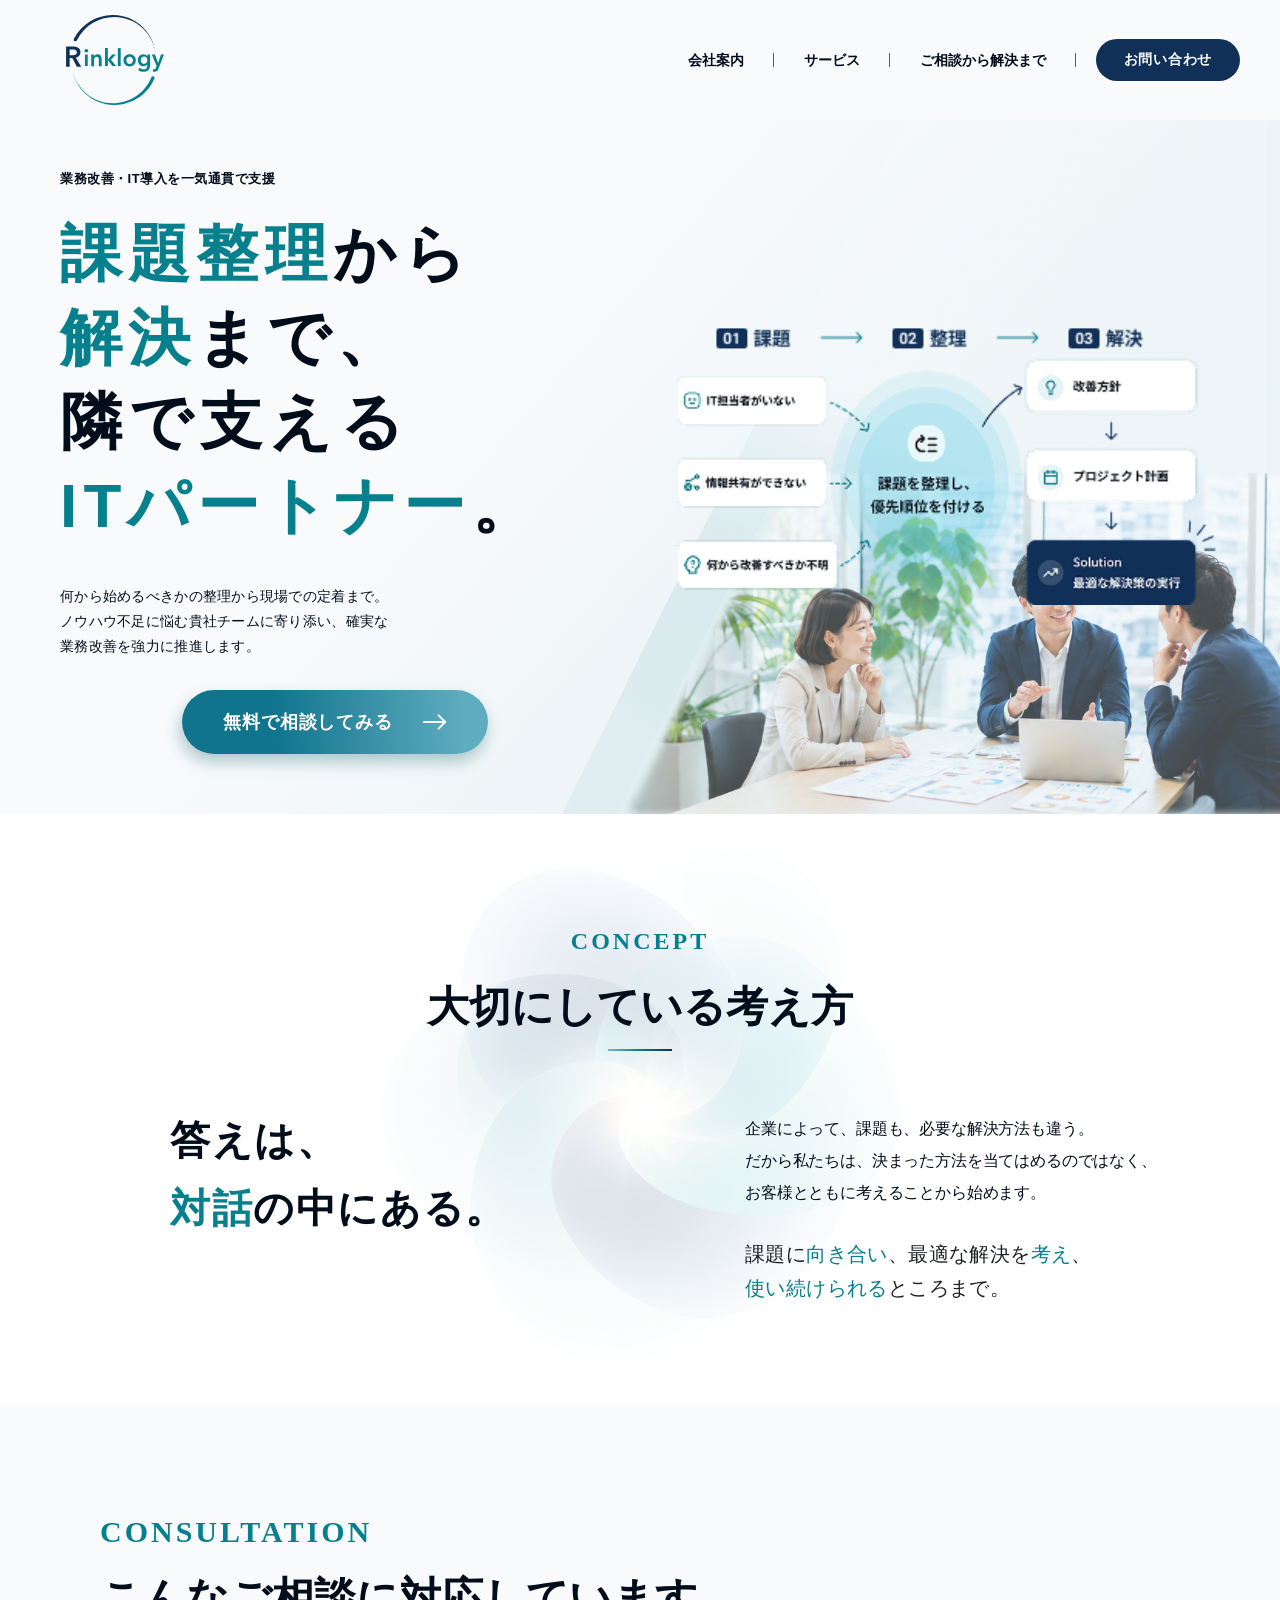
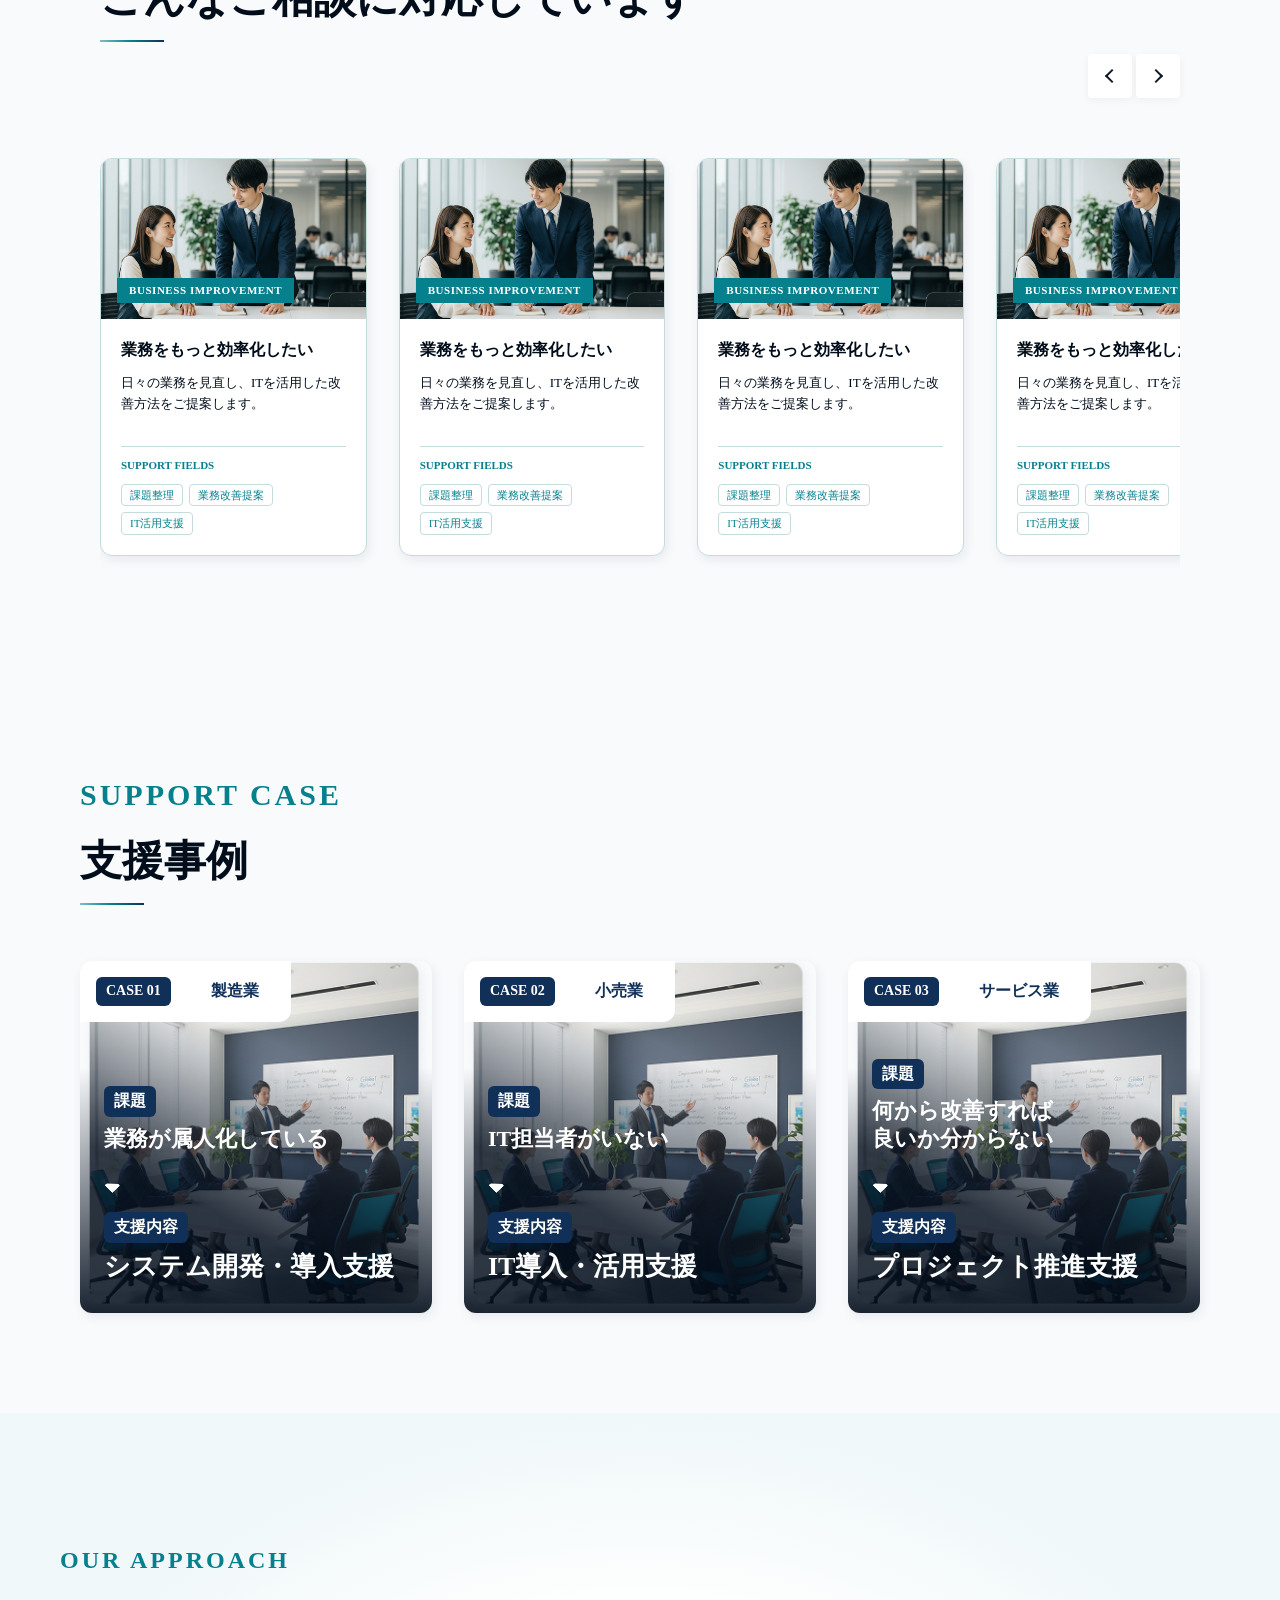
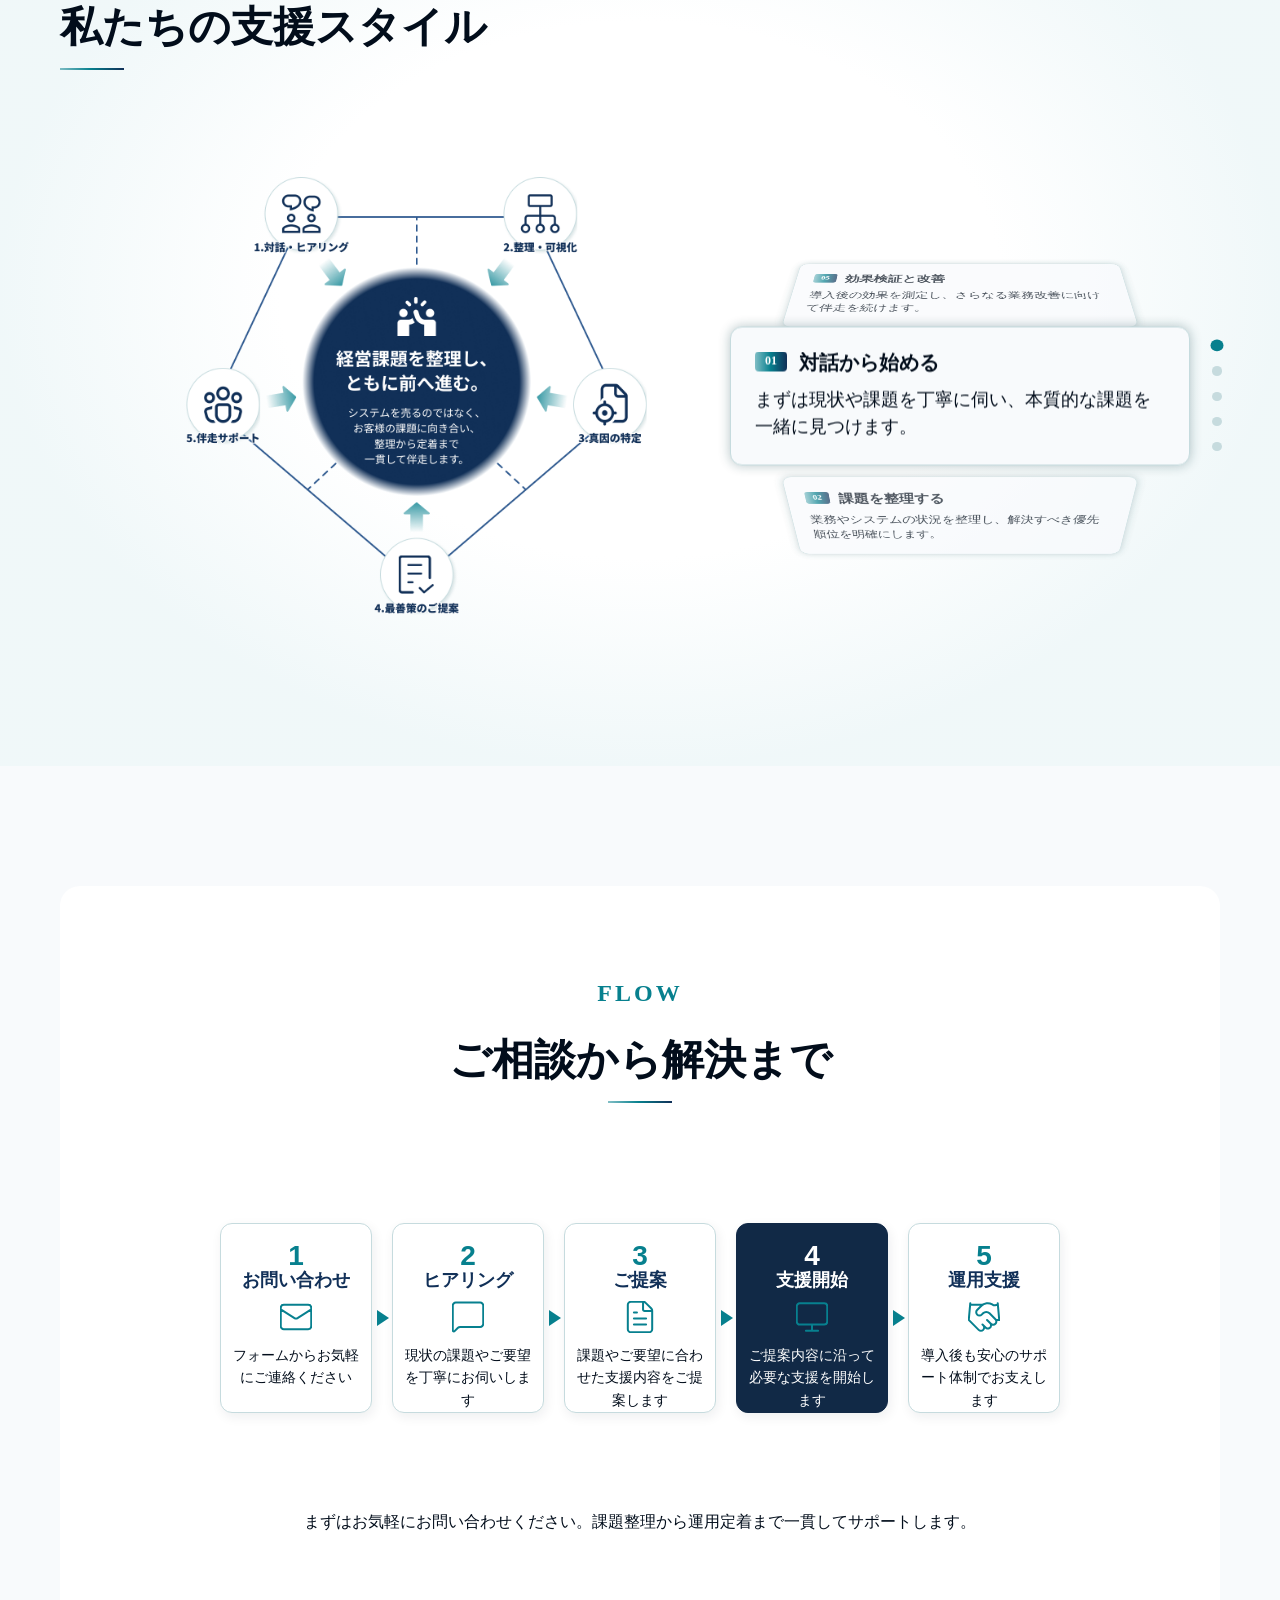
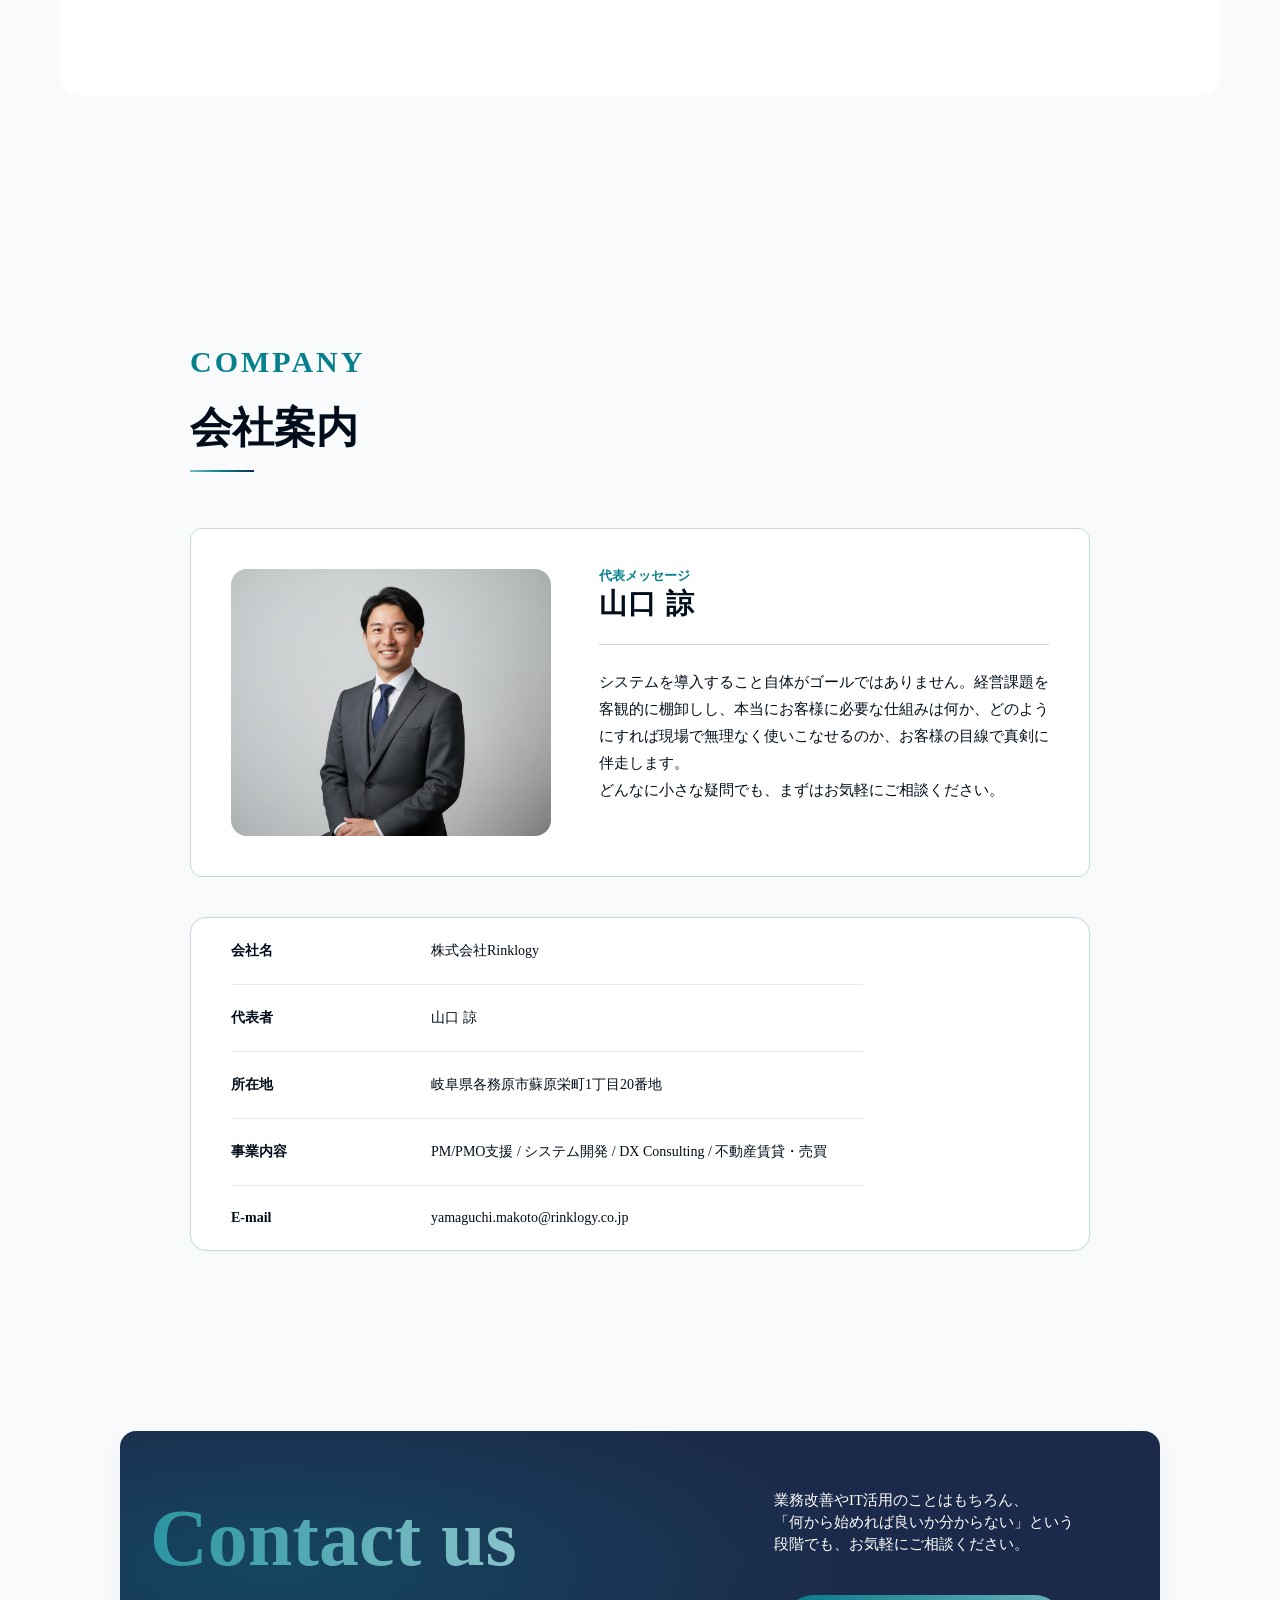
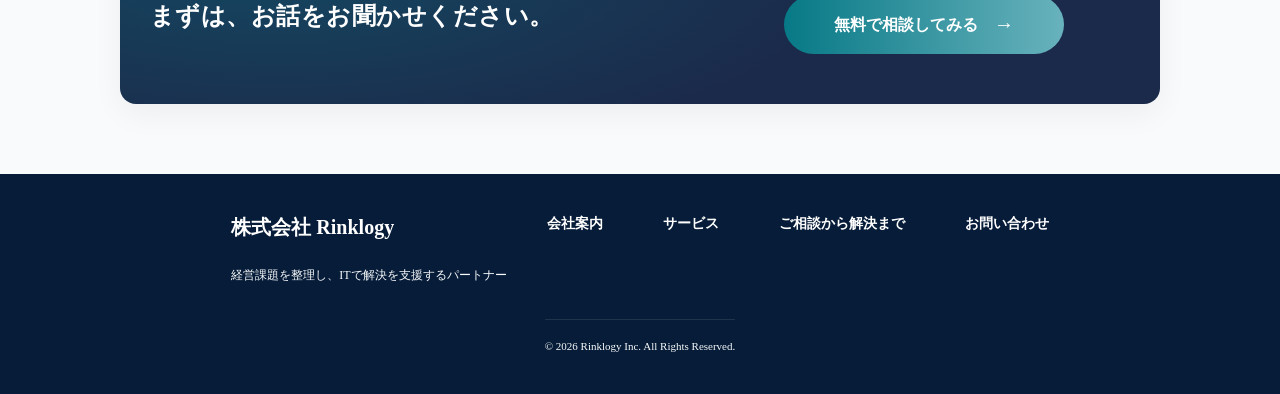
==== commit 84615b9a: "9/17　トップページ" ====
--- a/index.html
+++ b/index.html
@@ -30,7 +30,7 @@
       property="og:image"
       content="https://example.com/assets/images/common/ogp.jpg"
     />
-    <meta name="twitter:card" content="summary_large_image" />
+    <meta name="twitter:card" content="button_large_image" />
 
     <!-- ファビコン・スマホ用アイコンWordPressでロゴを入れる -->
     <link rel="icon" href="/favicon.ico" />
@@ -545,17 +545,19 @@
         <div class="p-approach__inner">
           <!-- 左側の固定エリア -->
           <div class="p-approach__bg-circle">
-            <svg
-              viewBox="0 0 24 24"
-              style="width: 40px; height: 40px; fill: #fff; margin-bottom: 16px"
-            >
-              <path
-                d="M12,12A3,3 0 0,0 9,15A3,3 0 0,0 12,18A3,3 0 0,0 15,15A3,3 0 0,0 12,12M12,4A2,2 0 0,0 10,6A2,2 0 0,0 12,8A2,2 0 0,0 14,6A2,2 0 0,0 12,4M12,2A4,4 0 0,1 16,6A4,4 0 0,1 12,10A4,4 0 0,1 8,6A4,4 0 0,1 12,2M12,20C9.33,20 6.6,18.8 4.47,16.85C5.81,15.17 9,14 12,14C15,14 18.19,15.17 19.53,16.85C17.4,18.8 14.67,20 12,20Z"
-              />
-            </svg>
+            <img
+              class="p-approach__icon"
+              src="./assets/images/streamline.svg"
+              alt=""
+            />
+            <img
+              class="p-approach__img-pc"
+              src="./assets/images/approach-visual.png"
+              alt=""
+            />
             <h3>経営課題を整理し、<br />ともに前へ進む。</h3>
             <p>
-              システムを売るのではなく、お客様の課題に向き合い、整理から定着まで一貫して伴走します。
+              システムを売るのではなく、お客様の課題に向き合い、整理から定着まで<br />一貫して伴走します。
             </p>
           </div>
 
@@ -612,64 +614,266 @@
                 導入後の効果を測定し、さらなる業務改善に向けて伴走を続けます。
               </p>
             </div>
+
+            <div class="p-approach__dots">
+              <button class="c-dot js-scroll-dot" aria-label="1"></button>
+              <button class="c-dot js-scroll-dot" aria-label="2"></button>
+              <button class="c-dot js-scroll-dot" aria-label="3"></button>
+              <button class="c-dot js-scroll-dot" aria-label="4"></button>
+              <button class="c-dot js-scroll-dot" aria-label="5"></button>
+            </div>
           </div>
         </div>
       </section>
 
       <!-- FLOW -->
-      <section class="l-section" style="background: #fff">
-        <h2 class="c-section-title">
-          <span class="c-section-title__sub">FLOW</span>
-          ご相談から解決まで
-        </h2>
-        <details class="p-flow-item">
-          <summary class="p-flow-item__summary">
-            <span class="p-flow-item__num">01</span> お問い合わせ
-          </summary>
-          <div class="p-flow-item__content">
-            まずは現状や課題を丁寧に伺い、本質的な課題を一緒に見つけます。
-          </div>
-        </details>
-        <details class="p-flow-item">
-          <summary class="p-flow-item__summary">
-            <span class="p-flow-item__num">02</span> ヒアリング
-          </summary>
-          <div class="p-flow-item__content">
-            詳細な状況をお聞きし、整理します。
-          </div>
-        </details>
-        <details class="p-flow-item">
-          <summary class="p-flow-item__summary">
-            <span class="p-flow-item__num">03</span> ご提案
-          </summary>
-          <div class="p-flow-item__content">
-            最適なITツールと運用方法をご提案します。
-          </div>
-        </details>
+      <section class="l-section p-flow">
+        <div class="p-flow__container">
+          <h2 class="c-section-title">
+            <span class="c-section-title__sub">FLOW</span>
+            ご相談から解決まで
+          </h2>
+
+          <!-- ★ 追加：タブレット・PC時の白背景となる大きな枠 -->
+          <div class="p-flow__container">
+            <div class="p-flow__list">
+              <!-- 01 -->
+              <dl class="p-flow-item">
+                <dt class="p-flow-item__dt">
+                  <span class="p-flow-item__num">1</span>
+                  <span class="p-flow-item__title">お問い合わせ</span>
+                </dt>
+                <dd class="p-flow-item__dd">
+                  <div class="p-flow-item__content-inner">
+                    <img
+                      src="./assets/images/flow-icon_1.svg"
+                      alt=""
+                      class="p-flow-item__icon"
+                    />
+                    <p class="p-flow-item__text">
+                      フォームからお気軽にご連絡ください
+                    </p>
+                  </div>
+                </dd>
+              </dl>
+
+              <!-- 02 -->
+              <dl class="p-flow-item">
+                <dt class="p-flow-item__dt">
+                  <span class="p-flow-item__num">2</span>
+                  <span class="p-flow-item__title">ヒアリング</span>
+                </dt>
+                <dd class="p-flow-item__dd">
+                  <div class="p-flow-item__content-inner">
+                    <img
+                      src="./assets/images/flow-icon_2.svg"
+                      alt=""
+                      class="p-flow-item__icon"
+                    />
+                    <p class="p-flow-item__text">
+                      現状の課題やご要望を丁寧にお伺いします
+                    </p>
+                  </div>
+                </dd>
+              </dl>
+
+              <!-- 03 -->
+              <dl class="p-flow-item">
+                <dt class="p-flow-item__dt">
+                  <span class="p-flow-item__num">3</span>
+                  <span class="p-flow-item__title">ご提案</span>
+                </dt>
+                <dd class="p-flow-item__dd">
+                  <div class="p-flow-item__content-inner">
+                    <img
+                      src="./assets/images/flow-icon_3.svg"
+                      alt=""
+                      class="p-flow-item__icon"
+                    />
+                    <p class="p-flow-item__text">
+                      課題やご要望に合わせた支援内容をご提案します
+                    </p>
+                  </div>
+                </dd>
+              </dl>
+
+              <!-- 04 (★ ダークテーマ用クラス p-flow-item--dark を追加) -->
+              <dl class="p-flow-item p-flow-item--dark">
+                <dt class="p-flow-item__dt">
+                  <span class="p-flow-item__num">4</span>
+                  <span class="p-flow-item__title">支援開始</span>
+                </dt>
+                <dd class="p-flow-item__dd">
+                  <div class="p-flow-item__content-inner">
+                    <img
+                      src="./assets/images/flow-icon_4.svg"
+                      alt=""
+                      class="p-flow-item__icon"
+                    />
+                    <p class="p-flow-item__text">
+                      ご提案内容に沿って必要な支援を開始します
+                    </p>
+                  </div>
+                </dd>
+              </dl>
+
+              <!-- 05 -->
+              <dl class="p-flow-item">
+                <dt class="p-flow-item__dt">
+                  <span class="p-flow-item__num">5</span>
+                  <span class="p-flow-item__title">運用支援</span>
+                </dt>
+                <dd class="p-flow-item__dd">
+                  <div class="p-flow-item__content-inner">
+                    <img
+                      src="./assets/images/flow-icon_5.svg"
+                      alt=""
+                      class="p-flow-item__icon"
+                    />
+                    <p class="p-flow-item__text">
+                      導入後も安心のサポート体制でお支えします
+                    </p>
+                  </div>
+                </dd>
+              </dl>
+            </div>
+
+            <div class="p-flow__footer">
+              <p>
+                まずはお気軽にお問い合わせください。課題整理から運用定着まで一貫してサポートします。
+              </p>
+            </div>
+          </div>
+        </div>
       </section>
 
-      <section class="p-cta">
-        <h2 class="p-cta__title">
-          Contact us<br /><span style="font-size: 1rem; font-weight: normal"
-            >まずは、お気軽にご相談ください。</span
-          >
-        </h2>
-        <p style="font-size: 0.8rem; margin-bottom: 24px">
-          課題がまとまっていなくても大丈夫です。
-        </p>
-        <a href="#" class="c-btn">無料で相談してみる ></a>
+      <section class="l-section p-company" id="company">
+        <div class="l-inner p-company__inner">
+          <h2 class="c-section-title--left">
+            <span class="c-section-title-sub--left">COMPANY</span>
+            会社案内
+          </h2>
+
+          <!-- 代表メッセージエリア -->
+          <div class="p-company__message">
+            <!-- 1. 画像 -->
+            <figure class="p-company__message-img">
+              <img
+                src="./assets/images/company_img.png"
+                alt="代表 山口 諒"
+                decoding="async"
+              />
+            </figure>
+
+            <!-- 2. 見出し（役職と名前） -->
+            <div class="p-company__message-header">
+              <span class="p-company__role">代表メッセージ</span>
+              <h3 class="p-company__name">山口 諒</h3>
+            </div>
+
+            <!-- 3. テキストとリンク -->
+            <div class="p-company__message-body">
+              <p class="p-company__text">
+                システムを導入すること自体がゴールではありません。経営課題を客観的に棚卸しし、本当にお客様に必要な仕組みは何か、どのようにすれば現場で無理なく使いこなせるのか、お客様の目線で真剣に伴走します。<br
+                  class="u-hidden-sp"
+                />
+                どんなに小さな疑問でも、まずはお気軽にご相談ください。
+              </p>
+              <div class="p-company__link-wrap">
+                <a href="/company/" class="p-company__link"
+                  >会社案内を見る <span aria-hidden="true">→</span></a
+                >
+              </div>
+            </div>
+          </div>
+
+          <!-- 会社概要テーブルエリア -->
+          <div class="p-company__outline">
+            <dl class="p-company__outline-list">
+              <div class="p-company__outline-row">
+                <dt>会社名</dt>
+                <dd>株式会社Rinklogy</dd>
+              </div>
+              <div class="p-company__outline-row">
+                <dt>代表者</dt>
+                <dd>山口 諒</dd>
+              </div>
+              <div class="p-company__outline-row">
+                <dt>所在地</dt>
+                <dd>岐阜県各務原市蘇原栄町1丁目20番地</dd>
+              </div>
+              <div class="p-company__outline-row">
+                <dt>事業内容</dt>
+                <dd>
+                  PM/PMO支援 / システム開発 / DX Consulting / 不動産賃貸・売買
+                </dd>
+              </div>
+
+              <div class="p-company__outline-row">
+                <dt>E-mail</dt>
+                <dd>yamaguchi.makoto@rinklogy.co.jp</dd>
+              </div>
+            </dl>
+          </div>
+        </div>
+      </section>
+
+      <section class="l-section p-cta" id="contact">
+        <div class="l-inner">
+          <div class="p-cta__inner">
+            <!-- 左側（タイトル） -->
+            <h2 class="p-cta__title">
+              <span class="p-cta__title-en">Contact us</span>
+              <span class="p-cta__title-ja"
+                >まずは、お話をお聞かせください。</span
+              >
+            </h2>
+
+            <!-- 右側（テキストとボタンを囲む箱を追加！） -->
+            <div class="p-cta__content">
+              <p class="p-cta__text">
+                業務改善やIT活用のことはもちろん、<br />
+                「何から始めれば良いか分からない」という<br />
+                段階でも、お気軽にご相談ください。
+              </p>
+              <a href="#" class="p-cta__btn">
+                無料で相談してみる
+                <span class="p-cta__btn-arrow" aria-hidden="true">→</span>
+              </a>
+            </div>
+            <!-- /右側おわり -->
+          </div>
+        </div>
       </section>
     </main>
 
     <footer class="l-footer">
-      <div style="margin-bottom: 20px">
-        <strong>株式会社 IT Partner</strong><br />
-        東京都千代田区...
+      <div class="l-footer__inner">
+        <!-- 左側：会社情報 -->
+        <div class="l-footer__info">
+          <h2 class="l-footer__logo">株式会社 Rinklogy</h2>
+          <p class="l-footer__desc">
+            経営課題を整理し、ITで解決を支援するパートナー
+          </p>
+        </div>
+
+        <!-- 右側：ナビゲーション -->
+        <nav class="l-footer__nav" aria-label="フッターナビゲーション">
+          <ul class="l-footer__list">
+            <li class="l-footer__item"><a href="#company">会社案内</a></li>
+            <li class="l-footer__item"><a href="#service">サービス</a></li>
+            <li class="l-footer__item">
+              <a href="#flow">ご相談から解決まで</a>
+            </li>
+            <li class="l-footer__item"><a href="#contact">お問い合わせ</a></li>
+          </ul>
+        </nav>
       </div>
-      <div class="u-text-center">© IT Partner Inc.</div>
+
+      <!-- コピーライト -->
+      <div class="l-footer__copyright">
+        <small>© 2026 Rinklogy Inc. All Rights Reserved.</small>
+      </div>
     </footer>
-
-    <!-- assetsフォルダ内のJSを読み込む -->
-    <script src="assets/main.js"></script>
   </body>
 </html>
--- a/assets/css/main.css
+++ b/assets/css/main.css
@@ -408,6 +408,9 @@
   .l-header__inner {
     height: 120px;
     padding: 0 40px;
+    max-width: 1340px;
+    margin: 0 auto;
+    width: 100%;
   }
 }
 .l-header__logo {
@@ -466,6 +469,191 @@
     -webkit-box-shadow: none;
             box-shadow: none;
   }
+}
+
+.l-footer {
+  color: #fff;
+  background: var(--footer-bgc, #061c38);
+  display: -webkit-box;
+  display: -ms-flexbox;
+  display: flex;
+  padding: 40px 24px 32px 24px;
+  -webkit-box-orient: vertical;
+  -webkit-box-direction: normal;
+      -ms-flex-direction: column;
+          flex-direction: column;
+  -webkit-box-align: start;
+      -ms-flex-align: start;
+          align-items: flex-start;
+  gap: 32px;
+  -ms-flex-item-align: stretch;
+      align-self: stretch;
+}
+@media screen and (min-width: 768px) {
+  .l-footer {
+    padding: 80px 40px 24px;
+  }
+}
+@media screen and (min-width: 960px) {
+  .l-footer {
+    display: -webkit-box;
+    display: -ms-flexbox;
+    display: flex;
+    padding: 40px 120px;
+    -webkit-box-pack: justify;
+        -ms-flex-pack: justify;
+            justify-content: space-between;
+    -webkit-box-align: start;
+        -ms-flex-align: start;
+            align-items: flex-start;
+    -ms-flex-item-align: stretch;
+        align-self: stretch;
+  }
+}
+.l-footer__inner {
+  max-width: 900px;
+  margin: 0 auto;
+  display: -webkit-box;
+  display: -ms-flexbox;
+  display: flex;
+  -webkit-box-orient: vertical;
+  -webkit-box-direction: normal;
+      -ms-flex-direction: column;
+          flex-direction: column;
+  gap: 48px;
+}
+@media screen and (min-width: 768px) {
+  .l-footer__inner {
+    -webkit-box-orient: horizontal;
+    -webkit-box-direction: normal;
+        -ms-flex-direction: row;
+            flex-direction: row;
+    -webkit-box-pack: justify;
+        -ms-flex-pack: justify;
+            justify-content: space-between;
+    -webkit-box-align: start;
+        -ms-flex-align: start;
+            align-items: flex-start;
+    gap: 40px;
+  }
+}
+.l-footer__info {
+  display: -webkit-box;
+  display: -ms-flexbox;
+  display: flex;
+  -webkit-box-orient: vertical;
+  -webkit-box-direction: normal;
+      -ms-flex-direction: column;
+          flex-direction: column;
+  -webkit-box-align: start;
+      -ms-flex-align: start;
+          align-items: flex-start;
+  gap: 8px;
+  -ms-flex-item-align: stretch;
+      align-self: stretch;
+}
+@media screen and (min-width: 960px) {
+  .l-footer__info {
+    gap: 24px;
+  }
+}
+.l-footer__logo {
+  font-size: 20px;
+  font-style: normal;
+  font-weight: 700;
+  line-height: normal;
+}
+@media screen and (min-width: 768px) {
+  .l-footer__logo {
+    font-size: 28px;
+  }
+}
+@media screen and (min-width: 960px) {
+  .l-footer__logo {
+    font-size: 20px;
+  }
+}
+.l-footer__desc {
+  color: var(--base_background, #f8fafc);
+  font-family: "Noto Sans JP";
+  font-size: 12px;
+  font-style: normal;
+  font-weight: 400;
+  line-height: 180%; /* 21.6px */
+}
+@media screen and (min-width: 768px) {
+  .l-footer__nav {
+    min-width: 220px;
+  }
+}
+.l-footer__list {
+  display: -webkit-box;
+  display: -ms-flexbox;
+  display: flex;
+  -webkit-box-orient: vertical;
+  -webkit-box-direction: normal;
+      -ms-flex-direction: column;
+          flex-direction: column;
+  -webkit-box-align: start;
+      -ms-flex-align: start;
+          align-items: flex-start;
+  gap: 24px;
+  -ms-flex-item-align: stretch;
+      align-self: stretch;
+}
+@media screen and (min-width: 768px) {
+  .l-footer__list {
+    -webkit-box-orient: horizontal;
+    -webkit-box-direction: normal;
+        -ms-flex-direction: row;
+            flex-direction: row;
+  }
+}
+@media screen and (min-width: 960px) {
+  .l-footer__list {
+    gap: 60px;
+  }
+}
+.l-footer__item a {
+  display: inline-block;
+  -webkit-transition: opacity 0.3s ease;
+  transition: opacity 0.3s ease;
+  color: #fff;
+  font-family: "Noto Sans JP";
+  font-size: 14px;
+  font-style: normal;
+  font-weight: 700;
+  line-height: normal;
+}
+.l-footer__item a:hover {
+  opacity: 0.7;
+}
+.l-footer__copyright {
+  max-width: 900px;
+  margin: 0 auto;
+  padding-top: 16px;
+  border-top: 1px solid rgba(255, 255, 255, 0.1);
+  text-align: center;
+}
+.l-footer__copyright small {
+  color: var(--base_background, #f8fafc);
+  text-align: center;
+  font-family: "Noto Sans JP";
+  font-size: 10px;
+  font-style: normal;
+  font-weight: 400;
+  line-height: normal;
+}
+@media screen and (min-width: 960px) {
+  .l-footer__copyright small {
+    font-size: 11px;
+  }
+}
+
+.l-inner {
+  width: 100%;
+  max-width: 1160px;
+  margin: 0 auto;
 }
 
 .l-drawer {
@@ -659,11 +847,6 @@
     display: none;
   }
 }
-@media screen and (min-width: 960px) {
-  .c-hamburger {
-    display: none;
-  }
-}
 .c-hamburger__line {
   position: absolute;
   left: 50%;
@@ -1107,10 +1290,10 @@
   .p-hero {
     display: grid;
     grid-template-columns: 1fr 1fr;
-    grid-template-areas: "title diagram" "lead  photo" "btn   photo";
-    -webkit-box-align: start;
-        -ms-flex-align: start;
-            align-items: start;
+    grid-template-areas: "title photo" "lead  photo" "btn   photo";
+    -webkit-box-align: center;
+        -ms-flex-align: center;
+            align-items: center;
     padding: 170px 40px 60px 40px;
     gap: 20px;
     background-image: linear-gradient(311deg, rgba(7, 128, 142, 0.06) 27.27%, rgba(248, 250, 252, 0.15) 57.16%);
@@ -1164,15 +1347,27 @@
   .p-hero__image img.js-hero-slide:nth-of-type(1) {
     display: none !important;
   }
-  .p-hero__image .p-lead {
+  .p-hero__image img.js-hero-slide:nth-of-type(2) {
+    grid-area: photo;
+    width: 100%;
+    max-width: 600px;
+    height: auto;
+    -o-object-fit: contain;
+       object-fit: contain;
+    position: relative !important;
+    z-index: 3 !important;
+    display: block !important;
+    margin: 0 auto;
+  }
+  .p-hero .p-lead {
     grid-area: lead;
     display: block !important;
     margin-top: 16px;
   }
-  .p-hero__image .p-lead__deco, .p-hero__image .p-lead__label {
+  .p-hero .p-lead__deco, .p-hero .p-lead__label {
     display: none !important;
   }
-  .p-hero__image .p-lead__text {
+  .p-hero .p-lead__text {
     display: block;
     font-size: 14px;
     line-height: 1.8;
@@ -1180,31 +1375,6 @@
     position: relative;
     z-index: 3;
   }
-  .p-hero__image .p-lead img.js-hero-slide:nth-of-type(2) {
-    grid-area: diagram;
-    width: 100%;
-    -o-object-fit: contain;
-       object-fit: contain;
-    position: relative !important;
-    z-index: 3 !important;
-    display: block !important;
-  }
-  .p-hero__image .p-lead {
-    grid-area: lead;
-    display: block !important;
-    margin-top: 16px;
-  }
-  .p-hero__image .p-lead__deco, .p-hero__image .p-lead__label {
-    display: none !important;
-  }
-  .p-hero__image .p-lead__text {
-    display: block;
-    font-size: 14px;
-    line-height: 1.8;
-    color: #020d1b;
-    position: relative;
-    z-index: 3;
-  }
   .p-hero > .c-btn {
     grid-area: btn;
     margin-top: 10px;
@@ -1212,6 +1382,14 @@
   }
 }
 @media screen and (min-width: 960px) {
+  .p-hero {
+    padding-left: max(40px, 50% - 580px);
+    padding-right: max(40px, 50% - 580px);
+    grid-template-columns: 1fr 1fr;
+    -webkit-column-gap: 60px;
+       -moz-column-gap: 60px;
+            column-gap: 60px;
+  }
   .p-hero::before {
     background-image: url("/assets/images/background_image_pc.png");
     width: 901px;
@@ -1226,6 +1404,233 @@
     font-size: 62px;
     line-height: normal;
     letter-spacing: 6.2px;
+  }
+}
+
+.p-company {
+  background-color: var(--base_background, #f8fafc);
+  padding: 64px 16px;
+}
+@media screen and (min-width: 768px) {
+  .p-company {
+    padding: 100px 40px;
+  }
+}
+@media screen and (min-width: 960px) {
+  .p-company {
+    padding: 120px 0;
+  }
+}
+.p-company__inner {
+  max-width: 900px;
+  margin: 0 auto;
+}
+.p-company__message {
+  background-color: #fff;
+  border: 1px solid var(--border, #c6dbde);
+  border-radius: 12px;
+  padding: 24px;
+  margin-top: 32px;
+  display: grid;
+  grid-template-columns: 80px 1fr;
+  -webkit-column-gap: 20px;
+     -moz-column-gap: 20px;
+          column-gap: 20px;
+}
+@media screen and (min-width: 768px) {
+  .p-company__message {
+    margin-top: 56px;
+    padding: 40px;
+    grid-template-columns: 320px 1fr;
+    -webkit-column-gap: 48px;
+       -moz-column-gap: 48px;
+            column-gap: 48px;
+  }
+}
+.p-company__message-img, .p-company__message-image {
+  grid-column: 1/2;
+  grid-row: 1/2;
+}
+@media screen and (min-width: 768px) {
+  .p-company__message-img, .p-company__message-image {
+    grid-row: 1/3;
+  }
+}
+.p-company__message-img img, .p-company__message-image img {
+  width: 100%;
+  height: 100%;
+  -o-object-fit: cover;
+     object-fit: cover;
+  aspect-ratio: 1/1;
+  border-radius: 50%;
+}
+@media screen and (min-width: 768px) {
+  .p-company__message-img img, .p-company__message-image img {
+    aspect-ratio: 175/131;
+    border-radius: 16px;
+  }
+}
+.p-company__message-header {
+  grid-column: 2/3;
+  grid-row: 1/2;
+  display: -webkit-box;
+  display: -ms-flexbox;
+  display: flex;
+  -webkit-box-orient: vertical;
+  -webkit-box-direction: normal;
+      -ms-flex-direction: column;
+          flex-direction: column;
+  -webkit-box-pack: center;
+      -ms-flex-pack: center;
+          justify-content: center;
+  gap: 4px;
+}
+@media screen and (min-width: 768px) {
+  .p-company__message-header {
+    -webkit-box-pack: end;
+        -ms-flex-pack: end;
+            justify-content: flex-end;
+    padding-bottom: 24px;
+    margin-bottom: 24px;
+    border-bottom: 1px solid var(--border, #c6dbde);
+  }
+}
+.p-company__role {
+  font-size: 13px;
+  font-weight: 700;
+  color: var(--logo2, #07808e);
+}
+.p-company__name {
+  font-size: 22px;
+  font-weight: 700;
+  color: var(--text-black, #020d1b);
+  letter-spacing: 0.05em;
+}
+@media screen and (min-width: 768px) {
+  .p-company__name {
+    font-size: 28px;
+  }
+}
+.p-company__message-body {
+  grid-column: 1/3;
+  grid-row: 2/3;
+  margin-top: 24px;
+  padding-top: 24px;
+  border-top: 1px solid var(--border, #c6dbde);
+}
+@media screen and (min-width: 768px) {
+  .p-company__message-body {
+    grid-column: 2/3;
+    grid-row: 2/3;
+    margin-top: 0;
+    padding-top: 0;
+    border-top: none;
+  }
+}
+.p-company__text {
+  font-size: 14px;
+  line-height: 1.6;
+  color: var(--text-black, #020d1b);
+  margin-bottom: 24px;
+}
+@media screen and (min-width: 768px) {
+  .p-company__text {
+    font-size: 15px;
+    line-height: 1.8;
+    margin-bottom: 32px;
+  }
+}
+.p-company__link-wrap {
+  text-align: right;
+}
+@media screen and (min-width: 768px) {
+  .p-company__link-wrap {
+    display: none;
+  }
+}
+.p-company__link {
+  display: -webkit-inline-box;
+  display: -ms-inline-flexbox;
+  display: inline-flex;
+  -webkit-box-align: center;
+      -ms-flex-align: center;
+          align-items: center;
+  gap: 6px;
+  font-size: 14px;
+  font-weight: 700;
+  color: var(--logo2, #07808e);
+  text-decoration: none;
+  -webkit-transition: opacity 0.3s ease;
+  transition: opacity 0.3s ease;
+}
+.p-company__link:hover {
+  opacity: 0.7;
+}
+.p-company__outline {
+  display: none;
+}
+@media screen and (min-width: 768px) {
+  .p-company__outline {
+    display: -webkit-box;
+    display: -ms-flexbox;
+    display: flex;
+    padding: 24px 40px;
+    -webkit-box-orient: vertical;
+    -webkit-box-direction: normal;
+        -ms-flex-direction: column;
+            flex-direction: column;
+    -webkit-box-align: start;
+        -ms-flex-align: start;
+            align-items: flex-start;
+    gap: 40px;
+    -ms-flex-item-align: stretch;
+        align-self: stretch;
+    border-radius: 16px;
+    border: 1px solid var(--border, #c6dbde);
+    background: #fff;
+    margin-top: 40px;
+  }
+}
+@media screen and (min-width: 768px) {
+  .p-company__outline-row {
+    display: -webkit-box;
+    display: -ms-flexbox;
+    display: flex;
+    -webkit-box-orient: horizontal;
+    -webkit-box-direction: normal;
+        -ms-flex-direction: row;
+            flex-direction: row;
+    -webkit-box-align: center;
+        -ms-flex-align: center;
+            align-items: center;
+    padding: 24px 0;
+    border-bottom: 1px solid #e2e8f0;
+  }
+  .p-company__outline-row:first-child {
+    padding-top: 0;
+  }
+  .p-company__outline-row:last-child {
+    border-bottom: none;
+    padding-bottom: 0;
+  }
+}
+@media screen and (min-width: 768px) {
+  .p-company__outline-list dt {
+    width: 200px;
+    font-weight: 700;
+    color: var(--text-black, #020d1b);
+    font-size: 14px;
+  }
+}
+@media screen and (min-width: 768px) {
+  .p-company__outline-list dd {
+    width: 432px;
+    color: var(--text-black, #020d1b);
+    font-family: "Noto Sans JP";
+    font-size: 14px;
+    font-style: normal;
+    font-weight: 400;
+    line-height: normal;
   }
 }
 
@@ -1444,7 +1849,9 @@
 }
 @media screen and (min-width: 768px) {
   .p-concept__catch {
-    width: 48.9%;
+    -webkit-box-flex: 1;
+        -ms-flex: 1;
+            flex: 1;
     font-size: 36px;
     font-style: normal;
     font-weight: 700;
@@ -1481,7 +1888,9 @@
 }
 @media screen and (min-width: 768px) {
   .p-concept__desc {
-    width: 51%;
+    -webkit-box-flex: 1;
+        -ms-flex: 1;
+            flex: 1;
   }
 }
 @media screen and (min-width: 960px) {
@@ -1920,6 +2329,7 @@
   gap: 36px;
   -ms-flex-item-align: stretch;
       align-self: stretch;
+  width: 100%;
 }
 @media screen and (min-width: 768px) {
   .p-support-case__inner {
@@ -1929,16 +2339,8 @@
 }
 @media screen and (min-width: 960px) {
   .p-support-case__inner {
-    display: -webkit-box;
-    display: -ms-flexbox;
-    display: flex;
-    -webkit-box-orient: vertical;
-    -webkit-box-direction: normal;
-        -ms-flex-direction: column;
-            flex-direction: column;
-    -webkit-box-align: start;
-        -ms-flex-align: start;
-            align-items: flex-start;
+    max-width: 1160px;
+    margin: 0 auto;
   }
 }
 .p-support-case__slider {
@@ -2049,6 +2451,986 @@
   gap: 16px;
 }
 
+.p-approach {
+  position: relative;
+  background: radial-gradient(50% 50% at 50% 50%, rgba(255, 255, 255, 0.1) 56.25%, rgba(230, 243, 245, 0.6) 100%);
+  display: -webkit-box;
+  display: -ms-flexbox;
+  display: flex;
+  padding: 64px 0;
+  -webkit-box-orient: vertical;
+  -webkit-box-direction: normal;
+      -ms-flex-direction: column;
+          flex-direction: column;
+  -webkit-box-align: start;
+      -ms-flex-align: start;
+          align-items: flex-start;
+  gap: 36px;
+  overflow: hidden;
+}
+@media screen and (min-width: 768px) {
+  .p-approach {
+    padding: 100px 40px;
+  }
+}
+@media screen and (min-width: 960px) {
+  .p-approach {
+    padding: 120px 60px;
+    -webkit-box-align: center;
+        -ms-flex-align: center;
+            align-items: center;
+  }
+}
+.p-approach .c-section-title {
+  -webkit-box-align: start;
+      -ms-flex-align: start;
+          align-items: flex-start;
+  text-align: left;
+  max-width: 1200px;
+  width: 100%;
+  margin: 0 auto 40px;
+  padding-left: 16px;
+}
+.p-approach .c-section-title::after {
+  left: 16px;
+  -webkit-transform: none;
+          transform: none;
+}
+@media screen and (min-width: 768px) {
+  .p-approach .c-section-title {
+    padding-left: 0;
+  }
+  .p-approach .c-section-title::after {
+    left: 0;
+  }
+}
+.p-approach__inner {
+  position: relative;
+  z-index: 1;
+  display: -webkit-box;
+  display: -ms-flexbox;
+  display: flex;
+  height: 280px;
+  -webkit-box-pack: end;
+      -ms-flex-pack: end;
+          justify-content: flex-end;
+  -webkit-box-align: center;
+      -ms-flex-align: center;
+          align-items: center;
+  gap: 10px;
+  width: 100%;
+}
+@media screen and (min-width: 960px) {
+  .p-approach__inner {
+    height: 500px;
+    max-width: 1120px;
+    margin: 0 auto;
+    -webkit-box-pack: start;
+        -ms-flex-pack: start;
+            justify-content: flex-start;
+    padding: 0;
+  }
+}
+.p-approach__bg-circle {
+  position: absolute;
+  left: -90px;
+  width: 280px;
+  height: 280px;
+  display: -webkit-box;
+  display: -ms-flexbox;
+  display: flex;
+  -webkit-box-orient: vertical;
+  -webkit-box-direction: normal;
+      -ms-flex-direction: column;
+          flex-direction: column;
+  -webkit-box-pack: center;
+      -ms-flex-pack: center;
+          justify-content: center;
+  -webkit-box-align: start;
+      -ms-flex-align: start;
+          align-items: flex-start;
+  padding: 0 16px 0 100px;
+  border-radius: 50%;
+  background: radial-gradient(50% 50% at 50% 50%, #113058 90%, #f8fafc 100%);
+  gap: 16px;
+}
+@media screen and (min-width: 960px) {
+  .p-approach__bg-circle {
+    position: relative;
+    left: 0;
+    width: 65%;
+    max-width: 760px;
+    height: auto;
+    padding: 0;
+    background: transparent;
+    border-radius: 0;
+    margin: 0;
+    z-index: 1;
+  }
+}
+.p-approach__bg-circle .p-approach__img-pc {
+  display: none;
+}
+@media screen and (min-width: 960px) {
+  .p-approach__bg-circle .p-approach__img-pc {
+    display: block;
+    width: 100%;
+    height: auto;
+  }
+}
+.p-approach__bg-circle .p-approach__icon {
+  width: 48px;
+  height: 48px;
+  display: -webkit-box;
+  display: -ms-flexbox;
+  display: flex;
+  -webkit-box-align: center;
+      -ms-flex-align: center;
+          align-items: center;
+  color: #fff;
+}
+@media screen and (min-width: 768px) {
+  .p-approach__bg-circle .p-approach__icon {
+    margin-left: 40px;
+  }
+}
+@media screen and (min-width: 960px) {
+  .p-approach__bg-circle .p-approach__icon {
+    display: none;
+  }
+}
+.p-approach__bg-circle h3 {
+  color: #fff;
+  font-size: 18px;
+  font-weight: 700;
+  line-height: 1.5;
+  margin: 0;
+}
+@media screen and (min-width: 960px) {
+  .p-approach__bg-circle h3 {
+    display: none;
+  }
+}
+.p-approach__bg-circle p {
+  color: #fff;
+  font-size: 13px;
+  line-height: 1.5;
+  margin: 0;
+}
+@media screen and (min-width: 960px) {
+  .p-approach__bg-circle p {
+    display: none;
+  }
+}
+.p-approach__list {
+  position: relative;
+  width: 100%;
+  height: 400px;
+}
+@media screen and (min-width: 960px) {
+  .p-approach__list {
+    position: absolute;
+    right: 10px;
+    top: 50%;
+    -webkit-transform: translateY(-50%);
+            transform: translateY(-50%);
+    width: 45%;
+    max-width: 460px;
+    height: 100%;
+    z-index: 2;
+  }
+}
+.p-approach__dots {
+  display: none;
+}
+@media screen and (min-width: 960px) {
+  .p-approach__dots {
+    position: absolute;
+    top: 50%;
+    right: 0;
+    -webkit-transform: translateY(-50%);
+            transform: translateY(-50%);
+    display: -webkit-box;
+    display: -ms-flexbox;
+    display: flex;
+    -webkit-box-orient: vertical;
+    -webkit-box-direction: normal;
+        -ms-flex-direction: column;
+            flex-direction: column;
+    gap: 12px;
+    z-index: 10;
+    display: flex;
+    height: 110px;
+    flex-direction: column;
+    -webkit-box-pack: justify;
+        -ms-flex-pack: justify;
+            justify-content: space-between;
+    -webkit-box-align: center;
+        -ms-flex-align: center;
+            align-items: center;
+    right: -32px;
+    gap: 16px;
+  }
+}
+
+.c-approach-card {
+  position: absolute;
+  top: 50%;
+  right: 0;
+  width: 100%;
+  border-radius: 12px;
+  border: 1px solid #c6dbde;
+  background: #f8fafc;
+  -webkit-box-shadow: 0 0 12px 0 rgba(13, 63, 69, 0.3);
+          box-shadow: 0 0 12px 0 rgba(13, 63, 69, 0.3);
+  -webkit-transition: all 0.6s cubic-bezier(0.25, 0.8, 0.25, 1);
+  transition: all 0.6s cubic-bezier(0.25, 0.8, 0.25, 1);
+  -webkit-transform-style: preserve-3d;
+          transform-style: preserve-3d;
+  opacity: 0;
+  visibility: hidden;
+  -webkit-transform: translateY(-50%) scale(0.6);
+          transform: translateY(-50%) scale(0.6);
+  z-index: 0;
+  display: -webkit-box;
+  display: -ms-flexbox;
+  display: flex;
+  width: 200px;
+  height: 120px;
+  padding: 16px;
+  -webkit-box-orient: vertical;
+  -webkit-box-direction: normal;
+      -ms-flex-direction: column;
+          flex-direction: column;
+  -webkit-box-align: start;
+      -ms-flex-align: start;
+          align-items: flex-start;
+  gap: 8px;
+}
+@media screen and (min-width: 768px) {
+  .c-approach-card {
+    width: 100%;
+    max-width: 460px;
+    height: auto;
+    padding: 24px;
+    gap: 12px;
+  }
+}
+.c-approach-card__header {
+  display: -webkit-box;
+  display: -ms-flexbox;
+  display: flex;
+  -webkit-box-align: center;
+      -ms-flex-align: center;
+          align-items: center;
+  gap: 16px;
+}
+@media screen and (min-width: 768px) {
+  .c-approach-card__header {
+    -webkit-box-align: start;
+        -ms-flex-align: start;
+            align-items: flex-start;
+    gap: 12px;
+    -ms-flex-item-align: stretch;
+        align-self: stretch;
+  }
+}
+.c-approach-card__num {
+  display: -webkit-box;
+  display: -ms-flexbox;
+  display: flex;
+  padding: 3px 8px;
+  -webkit-box-align: start;
+      -ms-flex-align: start;
+          align-items: flex-start;
+  border-radius: 4px;
+  background: var(--gra_01, linear-gradient(90deg, rgba(7, 128, 142, 0.5) 0%, #07808e 48.08%, #113058 100%));
+  color: #fff;
+  font-family: Roboto;
+  font-size: 12px;
+  font-weight: 700;
+}
+@media screen and (min-width: 768px) {
+  .c-approach-card__num {
+    padding: 3px 10px;
+  }
+}
+.c-approach-card__title {
+  color: var(--text-black, #020d1b);
+  font-family: "Noto Sans JP";
+  font-size: 16px;
+  font-weight: 700;
+}
+@media screen and (min-width: 768px) {
+  .c-approach-card__title {
+    font-size: 20px;
+  }
+}
+.c-approach-card__desc {
+  color: var(--text-black, #020d1b);
+  font-size: 13px;
+  font-weight: 400;
+  line-height: 150%;
+}
+@media screen and (min-width: 768px) {
+  .c-approach-card__desc {
+    font-size: 18px;
+  }
+}
+.c-approach-card.is-active {
+  opacity: 1;
+  visibility: visible;
+  -webkit-transform: perspective(500px) translateY(-50%) translateZ(0) rotateX(0deg) scale(1);
+          transform: perspective(500px) translateY(-50%) translateZ(0) rotateX(0deg) scale(1);
+  z-index: 3;
+  pointer-events: auto;
+}
+.c-approach-card.is-prev {
+  opacity: 0.7;
+  visibility: visible;
+  -webkit-transform: perspective(500px) translateY(calc(-50% - 125px)) translateZ(-60px) rotateX(30deg) scale(0.85);
+          transform: perspective(500px) translateY(calc(-50% - 125px)) translateZ(-60px) rotateX(30deg) scale(0.85);
+  z-index: 2;
+  pointer-events: none;
+}
+@media screen and (min-width: 960px) {
+  .c-approach-card.is-prev {
+    -webkit-transform: perspective(500px) translateY(calc(-50% - 130px)) translateZ(-80px) rotateX(35deg) scale(0.85);
+            transform: perspective(500px) translateY(calc(-50% - 130px)) translateZ(-80px) rotateX(35deg) scale(0.85);
+  }
+}
+.c-approach-card.is-next {
+  opacity: 0.7;
+  visibility: visible;
+  -webkit-transform: perspective(500px) translateY(calc(-50% + 125px)) translateZ(-60px) rotateX(-30deg) scale(0.85);
+          transform: perspective(500px) translateY(calc(-50% + 125px)) translateZ(-60px) rotateX(-30deg) scale(0.85);
+  z-index: 2;
+  pointer-events: none;
+}
+@media screen and (min-width: 960px) {
+  .c-approach-card.is-next {
+    -webkit-transform: perspective(500px) translateY(calc(-50% + 130px)) translateZ(-80px) rotateX(-35deg) scale(0.85);
+            transform: perspective(500px) translateY(calc(-50% + 130px)) translateZ(-80px) rotateX(-35deg) scale(0.85);
+  }
+}
+.c-approach-card.is-hidden-top {
+  opacity: 0;
+  visibility: hidden;
+  -webkit-transform: perspective(500px) translateY(calc(-50% - 130px)) translateZ(-150px) rotateX(80deg) scale(0.7);
+          transform: perspective(500px) translateY(calc(-50% - 130px)) translateZ(-150px) rotateX(80deg) scale(0.7);
+  z-index: 1;
+}
+@media screen and (min-width: 960px) {
+  .c-approach-card.is-hidden-top {
+    -webkit-transform: perspective(500px) translateY(calc(-50% - 150px)) translateZ(-200px) rotateX(80deg) scale(0.7);
+            transform: perspective(500px) translateY(calc(-50% - 150px)) translateZ(-200px) rotateX(80deg) scale(0.7);
+  }
+}
+.c-approach-card.is-hidden-bottom {
+  opacity: 0;
+  visibility: hidden;
+  -webkit-transform: perspective(500px) translateY(calc(-50% + 130px)) translateZ(-150px) rotateX(-80deg) scale(0.7);
+          transform: perspective(500px) translateY(calc(-50% + 130px)) translateZ(-150px) rotateX(-80deg) scale(0.7);
+  z-index: 1;
+}
+@media screen and (min-width: 960px) {
+  .c-approach-card.is-hidden-bottom {
+    -webkit-transform: perspective(500px) translateY(calc(-50% + 150px)) translateZ(-200px) rotateX(-80deg) scale(0.7);
+            transform: perspective(500px) translateY(calc(-50% + 150px)) translateZ(-200px) rotateX(-80deg) scale(0.7);
+  }
+}
+
+.c-dot {
+  width: 8px;
+  height: 8px;
+  border-radius: 50%;
+  background-color: #c6dbde;
+  border: none;
+  padding: 0;
+  cursor: pointer;
+  -webkit-transition: all 0.3s ease;
+  transition: all 0.3s ease;
+}
+@media screen and (min-width: 960px) {
+  .c-dot {
+    width: 10px;
+    height: 10px;
+  }
+}
+.c-dot.is-active {
+  background-color: var(--logo2, #07808e);
+  -webkit-transform: scale(1.3);
+          transform: scale(1.3);
+}
+
+.p-flow {
+  background-color: var(--base_background, #f8fafc);
+  display: -webkit-box;
+  display: -ms-flexbox;
+  display: flex;
+  padding: 64px 8px;
+  -webkit-box-orient: vertical;
+  -webkit-box-direction: normal;
+      -ms-flex-direction: column;
+          flex-direction: column;
+  -webkit-box-align: start;
+      -ms-flex-align: start;
+          align-items: flex-start;
+  gap: 32px;
+  -ms-flex-item-align: stretch;
+      align-self: stretch;
+}
+@media screen and (min-width: 768px) {
+  .p-flow {
+    padding: 100px 20px;
+    gap: 56px;
+    -ms-flex-item-align: stretch;
+        align-self: stretch;
+  }
+}
+@media screen and (min-width: 960px) {
+  .p-flow {
+    padding: 120px 0;
+  }
+}
+.p-flow__container {
+  width: 100%;
+  max-width: 900px;
+  margin: 0 auto;
+}
+@media screen and (min-width: 768px) {
+  .p-flow__container {
+    display: -webkit-box;
+    display: -ms-flexbox;
+    display: flex;
+    padding: 60px 28px;
+    -webkit-box-orient: vertical;
+    -webkit-box-direction: normal;
+        -ms-flex-direction: column;
+            flex-direction: column;
+    -webkit-box-align: center;
+        -ms-flex-align: center;
+            align-items: center;
+    gap: 40px;
+    -ms-flex-item-align: stretch;
+        align-self: stretch;
+    border-radius: 20px;
+    background: #fff;
+  }
+}
+@media screen and (min-width: 960px) {
+  .p-flow__container {
+    padding: 80px;
+    max-width: 1160px;
+  }
+}
+.p-flow__list {
+  display: -webkit-box;
+  display: -ms-flexbox;
+  display: flex;
+  -webkit-box-orient: vertical;
+  -webkit-box-direction: normal;
+      -ms-flex-direction: column;
+          flex-direction: column;
+  margin: 0 auto;
+  gap: 12px;
+  width: 100%;
+}
+@media screen and (min-width: 768px) {
+  .p-flow__list {
+    -webkit-box-orient: horizontal;
+    -webkit-box-direction: normal;
+        -ms-flex-direction: row;
+            flex-direction: row;
+    -ms-flex-wrap: wrap;
+        flex-wrap: wrap;
+    -webkit-box-pack: center;
+        -ms-flex-pack: center;
+            justify-content: center;
+    gap: 24px 40px;
+  }
+}
+@media screen and (min-width: 960px) {
+  .p-flow__list {
+    -ms-flex-wrap: nowrap;
+        flex-wrap: nowrap;
+    gap: 20px;
+  }
+}
+.p-flow__footer {
+  margin-top: 40px;
+  text-align: center;
+  font-size: 14px;
+  line-height: 1.6;
+  color: var(--text-black, #020d1b);
+}
+@media screen and (min-width: 960px) {
+  .p-flow__footer {
+    margin-top: 56px;
+    font-size: 16px;
+  }
+}
+
+.p-flow-item {
+  width: 100%;
+  background: #fff;
+  border: 1px solid #c6dbde;
+  border-radius: 8px;
+  overflow: hidden;
+  position: relative;
+}
+@media screen and (min-width: 768px) {
+  .p-flow-item {
+    display: -webkit-box;
+    display: -ms-flexbox;
+    display: flex;
+    width: 200px;
+    height: auto;
+    padding: 18px 8px 0 8px;
+    -webkit-box-orient: vertical;
+    -webkit-box-direction: normal;
+        -ms-flex-direction: column;
+            flex-direction: column;
+    -webkit-box-align: center;
+        -ms-flex-align: center;
+            align-items: center;
+    gap: 10px;
+    border-radius: 12px;
+    border: 1px solid var(--border, #c6dbde);
+    background: #fff;
+    -webkit-box-shadow: 2px 4px 12px 0 rgba(15, 23, 42, 0.07);
+            box-shadow: 2px 4px 12px 0 rgba(15, 23, 42, 0.07);
+    overflow: visible;
+  }
+  .p-flow-item:nth-child(1)::after, .p-flow-item:nth-child(2)::after, .p-flow-item:nth-child(4)::after {
+    content: "";
+    position: absolute;
+    right: -26px;
+    top: 50%;
+    -webkit-transform: translateY(-50%);
+            transform: translateY(-50%);
+    width: 0;
+    height: 0;
+    border-style: solid;
+    border-width: 8px 0 8px 12px;
+    border-color: transparent transparent transparent #07808e;
+  }
+}
+@media screen and (min-width: 960px) {
+  .p-flow-item {
+    width: auto;
+    -webkit-box-flex: 1;
+        -ms-flex: 1;
+            flex: 1;
+  }
+  .p-flow-item::after {
+    display: none;
+  }
+  .p-flow-item:not(:last-child)::after {
+    display: block;
+    content: "";
+    position: absolute;
+    right: -18px;
+    top: 50%;
+    -webkit-transform: translateY(-50%);
+            transform: translateY(-50%);
+    width: 0;
+    height: 0;
+    border-style: solid;
+    border-width: 8px 0 8px 12px;
+    border-color: transparent transparent transparent #07808e;
+  }
+}
+@media screen and (min-width: 768px) {
+  .p-flow-item--dark {
+    background-color: #112946;
+    border-color: #112946;
+  }
+  .p-flow-item--dark .p-flow-item__num,
+  .p-flow-item--dark .p-flow-item__title,
+  .p-flow-item--dark .p-flow-item__text {
+    color: #fff;
+  }
+}
+.p-flow-item__dt {
+  display: -webkit-box;
+  display: -ms-flexbox;
+  display: flex;
+  -webkit-box-align: center;
+      -ms-flex-align: center;
+          align-items: center;
+  padding: 16px 40px 16px 20px;
+  margin: 0;
+  cursor: pointer;
+  position: relative;
+  font-weight: 700;
+  font-size: 16px;
+  color: #020d1b;
+  width: 100%;
+  -webkit-user-select: none;
+     -moz-user-select: none;
+      -ms-user-select: none;
+          user-select: none;
+}
+.p-flow-item__dt::before, .p-flow-item__dt::after {
+  content: "";
+  position: absolute;
+  display: block;
+  right: 20px;
+  top: 50%;
+  width: 14px;
+  height: 2px;
+  background-color: #07808e;
+  -webkit-transition: -webkit-transform 0.3s ease;
+  transition: -webkit-transform 0.3s ease;
+  transition: transform 0.3s ease;
+  transition: transform 0.3s ease, -webkit-transform 0.3s ease;
+}
+.p-flow-item__dt::before {
+  -webkit-transform: rotate(0deg);
+          transform: rotate(0deg);
+}
+.p-flow-item__dt::after {
+  -webkit-transform: rotate(90deg);
+          transform: rotate(90deg);
+}
+@media screen and (min-width: 768px) {
+  .p-flow-item__dt {
+    -webkit-box-orient: vertical;
+    -webkit-box-direction: normal;
+        -ms-flex-direction: column;
+            flex-direction: column;
+    padding: 0;
+    pointer-events: none;
+  }
+  .p-flow-item__dt::before, .p-flow-item__dt::after {
+    display: none;
+  }
+}
+.p-flow-item.is-open .p-flow-item__dt::before {
+  -webkit-transform: translateY(-50%) rotate(180deg);
+          transform: translateY(-50%) rotate(180deg);
+}
+.p-flow-item.is-open .p-flow-item__dt::after {
+  -webkit-transform: translateY(-50%) rotate(0deg);
+          transform: translateY(-50%) rotate(0deg);
+}
+.p-flow-item__num {
+  display: -webkit-inline-box;
+  display: -ms-inline-flexbox;
+  display: inline-flex;
+  -webkit-box-align: center;
+      -ms-flex-align: center;
+          align-items: center;
+  -webkit-box-pack: center;
+      -ms-flex-pack: center;
+          justify-content: center;
+  padding: 4px 10px;
+  margin-right: 16px;
+  border-radius: 4px;
+  background: -webkit-gradient(linear, left top, right top, from(rgba(7, 128, 142, 0.7)), color-stop(50%, #07808e), to(#113058));
+  background: linear-gradient(90deg, rgba(7, 128, 142, 0.7) 0%, #07808e 50%, #113058 100%);
+  color: #fff;
+  font-size: 14px;
+  font-weight: 700;
+  font-family: "Roboto", sans-serif;
+}
+@media screen and (min-width: 768px) {
+  .p-flow-item__num {
+    font-size: 28px;
+    color: var(--logo2, #07808e);
+    font-weight: 800;
+    line-height: 1;
+    background: none;
+    margin: 0;
+    padding: 0;
+  }
+}
+@media screen and (min-width: 768px) {
+  .p-flow-item__title {
+    color: var(--logo1, #113058);
+    text-align: center;
+    font-family: "Noto Sans JP";
+    font-size: 18px;
+    font-weight: 700;
+  }
+}
+.p-flow-item__dd {
+  display: none;
+  overflow: hidden;
+  margin: 0;
+}
+@media screen and (min-width: 768px) {
+  .p-flow-item__dd {
+    display: block !important;
+    height: auto !important;
+    overflow: visible !important;
+  }
+}
+.p-flow-item__content-inner {
+  padding: 0 20px 24px 76px;
+  font-size: 14px;
+  line-height: 1.6;
+  color: #020d1b;
+}
+@media screen and (min-width: 768px) {
+  .p-flow-item__content-inner {
+    padding: 0;
+    text-align: center;
+  }
+}
+.p-flow-item__icon {
+  display: none;
+}
+@media screen and (min-width: 768px) {
+  .p-flow-item__icon {
+    width: 32px;
+    height: 32px;
+    margin: 0 auto 12px;
+    -ms-flex-negative: 0;
+        flex-shrink: 0;
+    display: block;
+  }
+}
+
+.p-cta {
+  background: var(--base_background, #f8fafc);
+  display: -webkit-box;
+  display: -ms-flexbox;
+  display: flex;
+  padding: 40px 16px;
+  -webkit-box-orient: vertical;
+  -webkit-box-direction: normal;
+      -ms-flex-direction: column;
+          flex-direction: column;
+  -webkit-box-align: center;
+      -ms-flex-align: center;
+          align-items: center;
+  -ms-flex-item-align: stretch;
+      align-self: stretch;
+}
+@media screen and (min-width: 768px) {
+  .p-cta {
+    padding: 60px 40px;
+  }
+}
+@media screen and (min-width: 960px) {
+  .p-cta {
+    padding: 60px 120px 70px 120px;
+  }
+}
+.p-cta__inner {
+  background: radial-gradient(55% 70% at 15% 50%, rgba(7, 128, 142, 0.33) 0%, rgba(7, 128, 142, 0) 100%), #1b2a4a;
+  border-radius: 16px;
+  color: #fff;
+  -webkit-box-shadow: 0 10px 30px rgba(0, 0, 0, 0.05);
+          box-shadow: 0 10px 30px rgba(0, 0, 0, 0.05);
+  display: -webkit-box;
+  display: -ms-flexbox;
+  display: flex;
+  width: 100%;
+  max-width: 900px;
+  height: auto;
+  padding: 40px 24px;
+  -webkit-box-orient: vertical;
+  -webkit-box-direction: normal;
+      -ms-flex-direction: column;
+          flex-direction: column;
+  -webkit-box-align: start;
+      -ms-flex-align: start;
+          align-items: flex-start;
+  gap: 32px;
+}
+@media screen and (min-width: 768px) {
+  .p-cta__inner {
+    -webkit-box-orient: horizontal;
+    -webkit-box-direction: normal;
+        -ms-flex-direction: row;
+            flex-direction: row;
+    -webkit-box-pack: justify;
+        -ms-flex-pack: justify;
+            justify-content: space-between;
+    padding: 40px 30px 50px 30px;
+    -webkit-box-align: center;
+        -ms-flex-align: center;
+            align-items: center;
+    -ms-flex-item-align: stretch;
+        align-self: stretch;
+  }
+}
+@media screen and (min-width: 960px) {
+  .p-cta__inner {
+    max-width: 1340px;
+  }
+}
+.p-cta__title {
+  display: -webkit-box;
+  display: -ms-flexbox;
+  display: flex;
+  -webkit-box-orient: vertical;
+  -webkit-box-direction: normal;
+      -ms-flex-direction: column;
+          flex-direction: column;
+  text-align: left;
+  gap: 16px;
+}
+@media screen and (min-width: 768px) {
+  .p-cta__title {
+    width: 297px;
+    display: -webkit-box;
+    display: -ms-flexbox;
+    display: flex;
+    -webkit-box-orient: vertical;
+    -webkit-box-direction: normal;
+        -ms-flex-direction: column;
+            flex-direction: column;
+    -webkit-box-align: start;
+        -ms-flex-align: start;
+            align-items: flex-start;
+    gap: 16px;
+  }
+}
+@media screen and (min-width: 960px) {
+  .p-cta__title {
+    display: -webkit-box;
+    display: -ms-flexbox;
+    display: flex;
+    width: 480px;
+    -webkit-box-orient: vertical;
+    -webkit-box-direction: normal;
+        -ms-flex-direction: column;
+            flex-direction: column;
+    -webkit-box-align: start;
+        -ms-flex-align: start;
+            align-items: flex-start;
+    gap: 16px;
+    -ms-flex-negative: 0;
+        flex-shrink: 0;
+  }
+}
+.p-cta__title-en {
+  background: var(--Contact-gra, linear-gradient(90deg, #2b95a1 0%, #88c3ca 100%));
+  background-clip: text;
+  -webkit-background-clip: text;
+  -webkit-text-fill-color: transparent;
+  font-family: "Inter", sans-serif;
+  font-size: 50px;
+  font-weight: 700;
+}
+@media screen and (min-width: 768px) {
+  .p-cta__title-en {
+    font-family: Inter;
+    font-size: 52px;
+    font-style: normal;
+    font-weight: 700;
+    line-height: normal;
+    letter-spacing: 2px;
+  }
+}
+@media screen and (min-width: 960px) {
+  .p-cta__title-en {
+    font-family: Inter;
+    font-size: 80px;
+    letter-spacing: 0;
+    font-weight: 700;
+  }
+}
+.p-cta__title-ja {
+  color: #fff;
+  font-size: 18px;
+  font-weight: 700;
+}
+@media screen and (min-width: 960px) {
+  .p-cta__title-ja {
+    color: #fff;
+    font-family: "Noto Sans JP";
+    font-size: 24px;
+    line-height: normal;
+    letter-spacing: 0.48px;
+  }
+}
+.p-cta__content {
+  display: -webkit-box;
+  display: -ms-flexbox;
+  display: flex;
+  -webkit-box-orient: vertical;
+  -webkit-box-direction: normal;
+      -ms-flex-direction: column;
+          flex-direction: column;
+  gap: 24px;
+  width: 100%;
+}
+@media screen and (min-width: 768px) {
+  .p-cta__content {
+    width: 306px;
+    display: -webkit-box;
+    display: -ms-flexbox;
+    display: flex;
+    padding-top: 18px;
+    -webkit-box-orient: vertical;
+    -webkit-box-direction: normal;
+        -ms-flex-direction: column;
+            flex-direction: column;
+    -webkit-box-align: center;
+        -ms-flex-align: center;
+            align-items: center;
+    gap: 40px;
+  }
+}
+@media screen and (min-width: 960px) {
+  .p-cta__content {
+    width: 412px;
+  }
+}
+.p-cta__text {
+  color: #fff;
+  font-size: 14px;
+  font-weight: 400;
+  line-height: 22px;
+}
+@media screen and (min-width: 768px) {
+  .p-cta__text {
+    font-size: 15px;
+  }
+}
+.p-cta__btn {
+  display: -webkit-box;
+  display: -ms-flexbox;
+  display: flex;
+  -webkit-box-pack: center;
+      -ms-flex-pack: center;
+          justify-content: center;
+  -webkit-box-align: center;
+      -ms-flex-align: center;
+          align-items: center;
+  gap: 16px;
+  width: 100%;
+  padding: 18px 24px;
+  border-radius: 999px;
+  background: -webkit-gradient(linear, left top, right top, from(#077986), to(#68b2bc));
+  background: linear-gradient(90deg, #077986 0%, #68b2bc 100%);
+  color: #fff;
+  font-size: 16px;
+  font-weight: 700;
+  text-decoration: none;
+  -webkit-transition: opacity 0.3s ease;
+  transition: opacity 0.3s ease;
+}
+@media screen and (min-width: 768px) {
+  .p-cta__btn {
+    width: auto;
+    min-width: 280px;
+    padding: 18px 32px;
+  }
+}
+.p-cta__btn:hover {
+  opacity: 0.8;
+}
+.p-cta__btn-arrow {
+  font-size: 20px;
+  font-weight: normal;
+}
+
 .u-hidden-sp {
   display: none;
 }
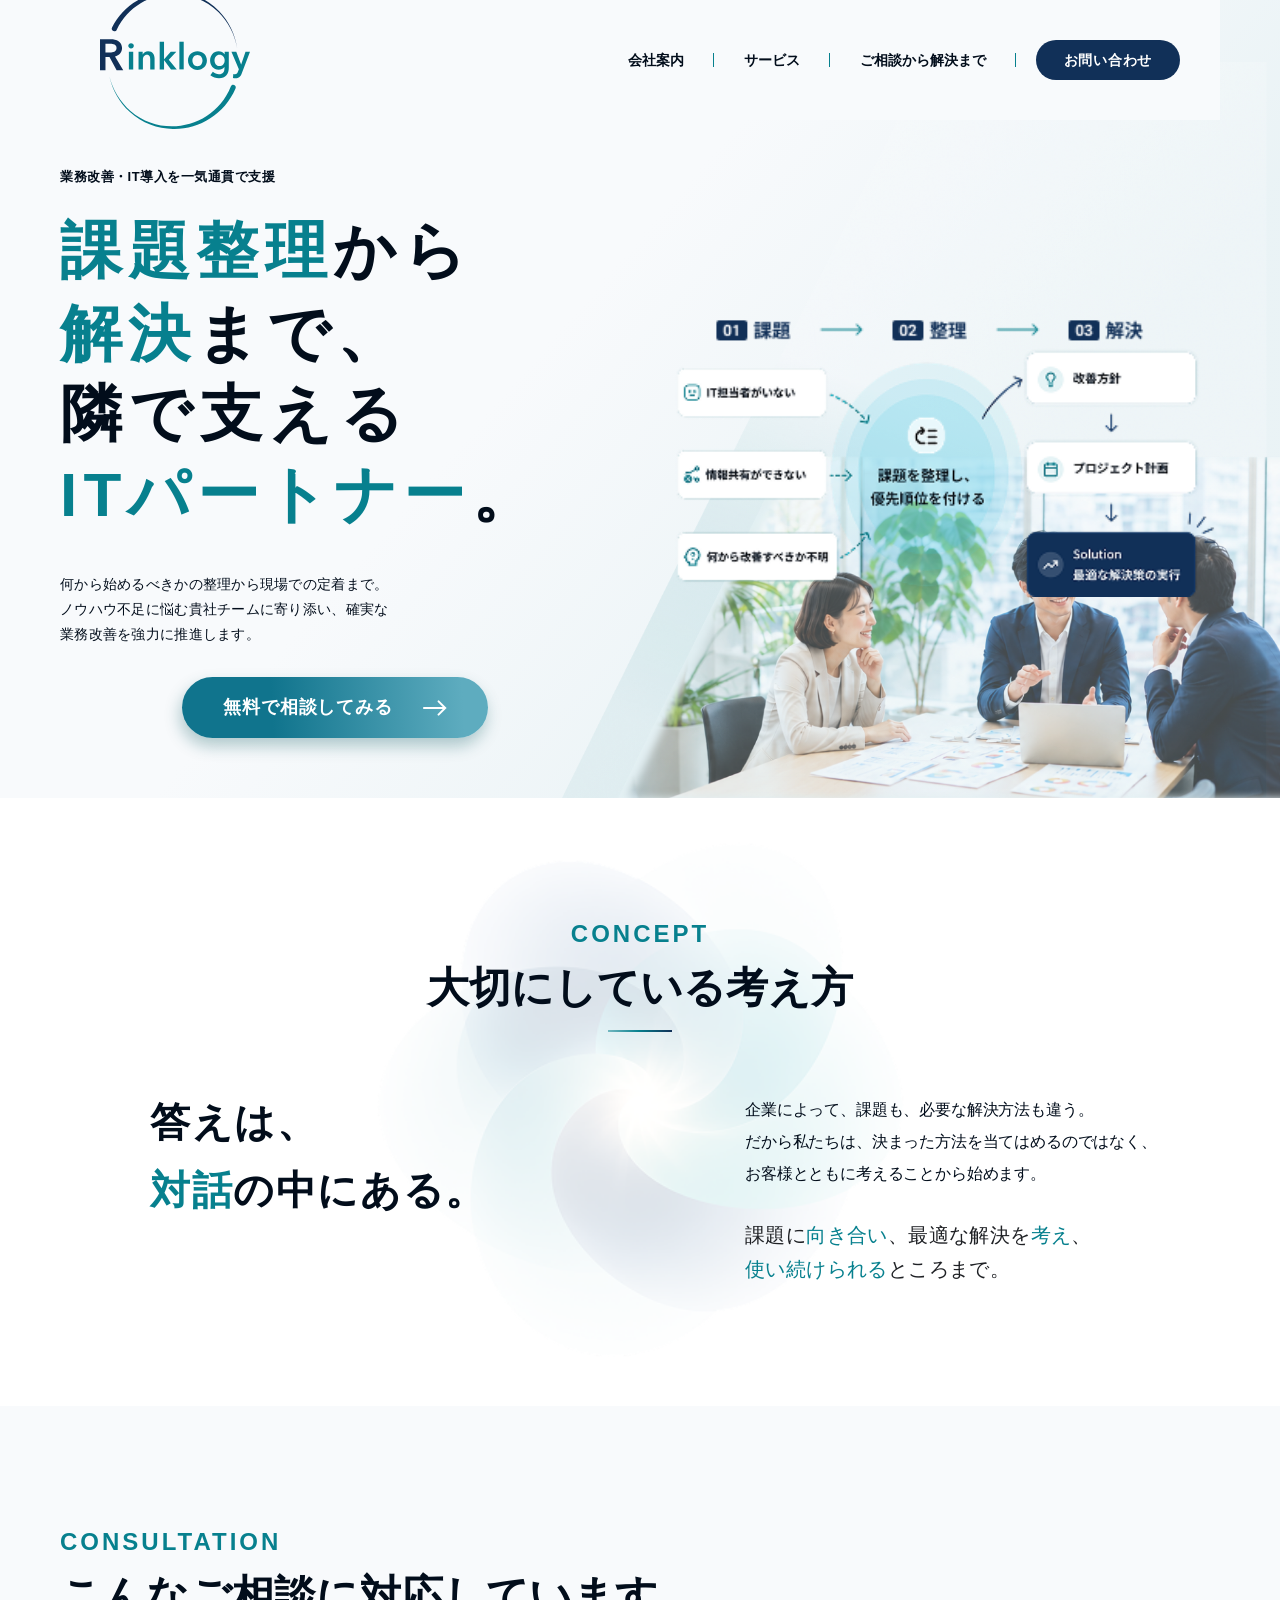
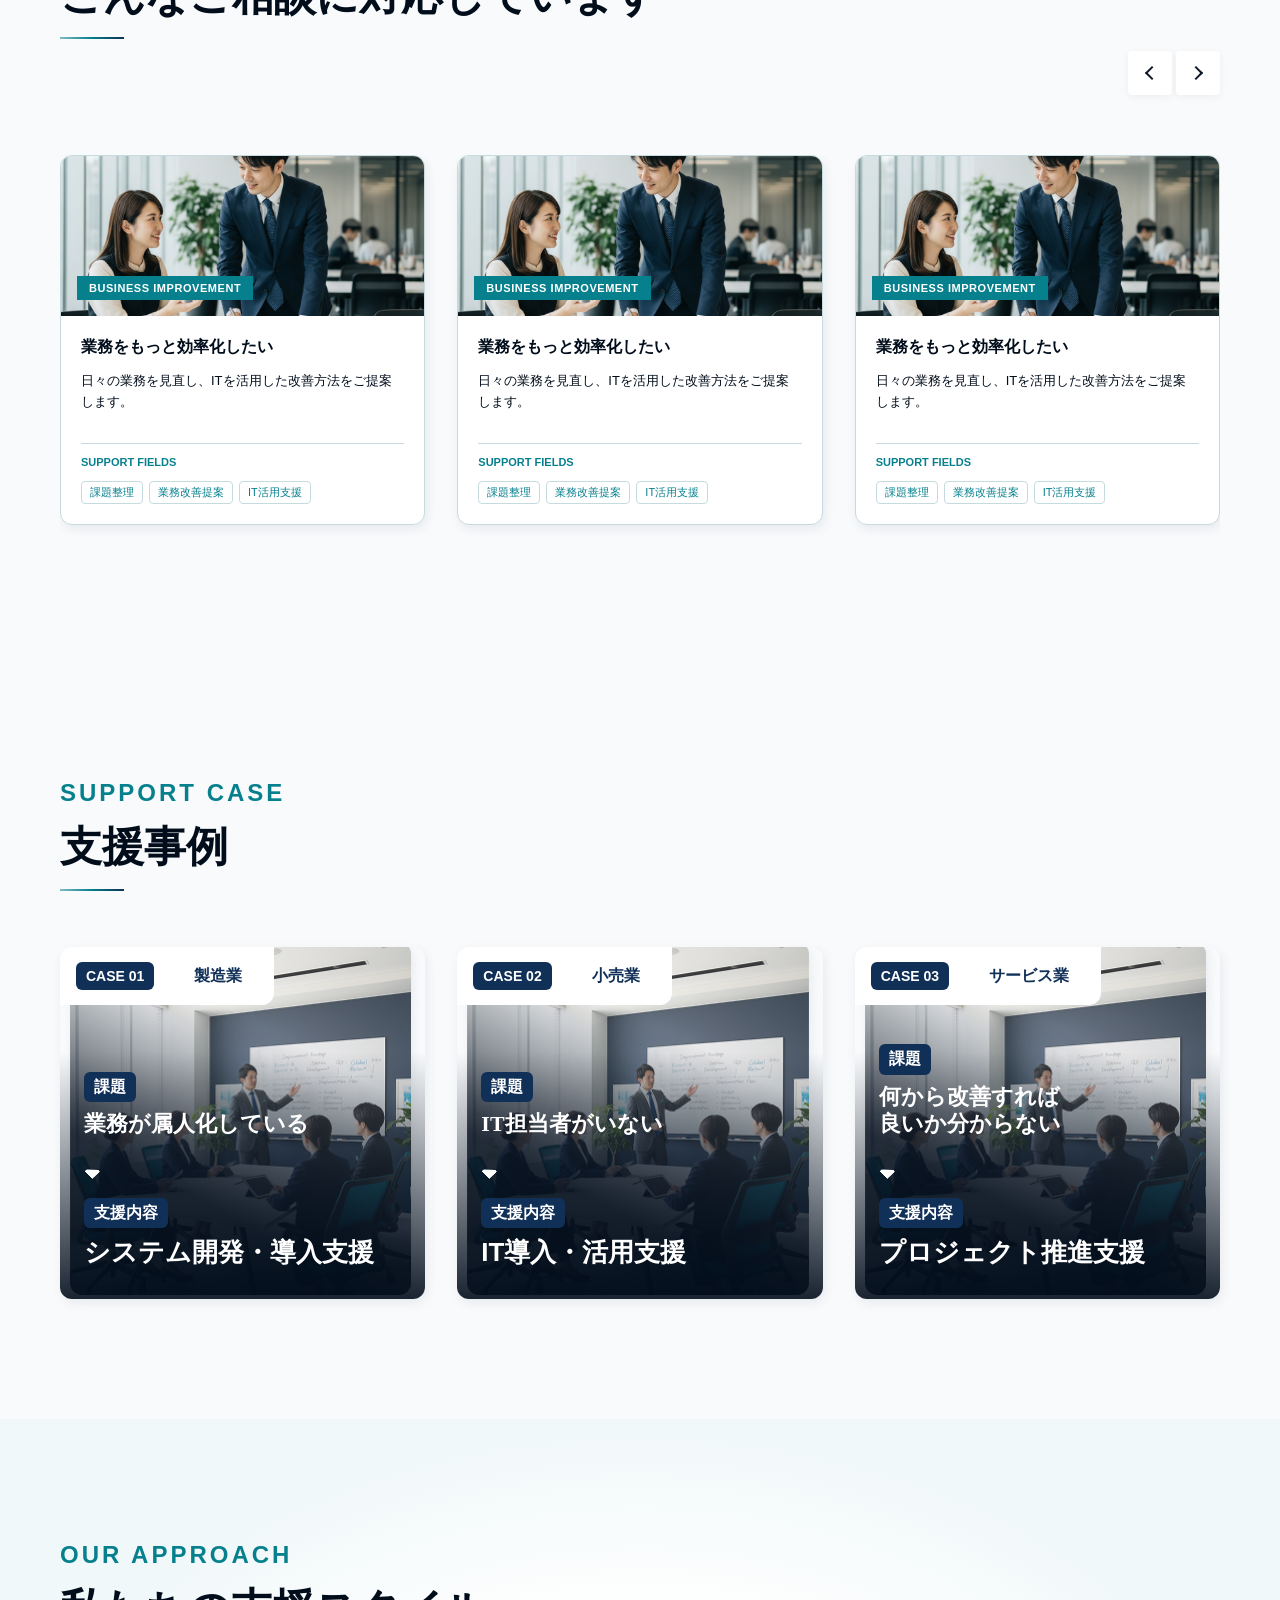
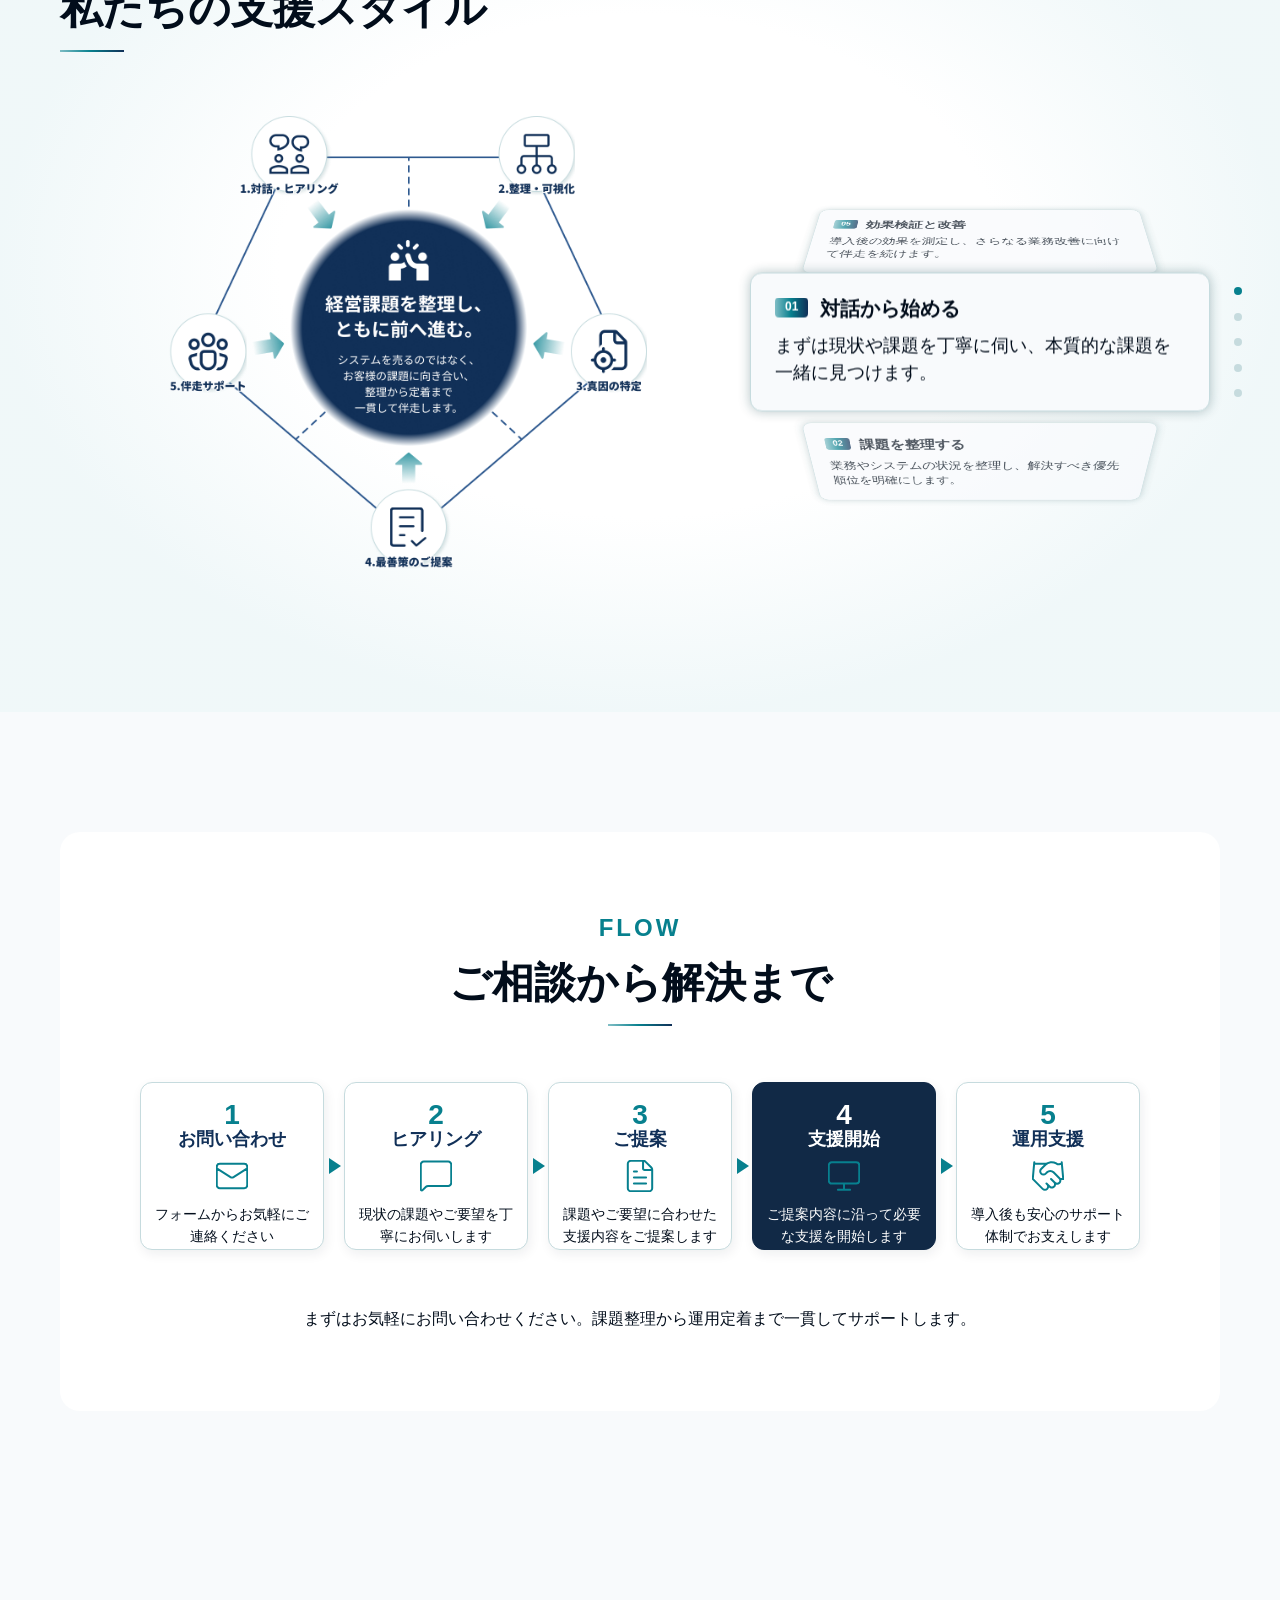
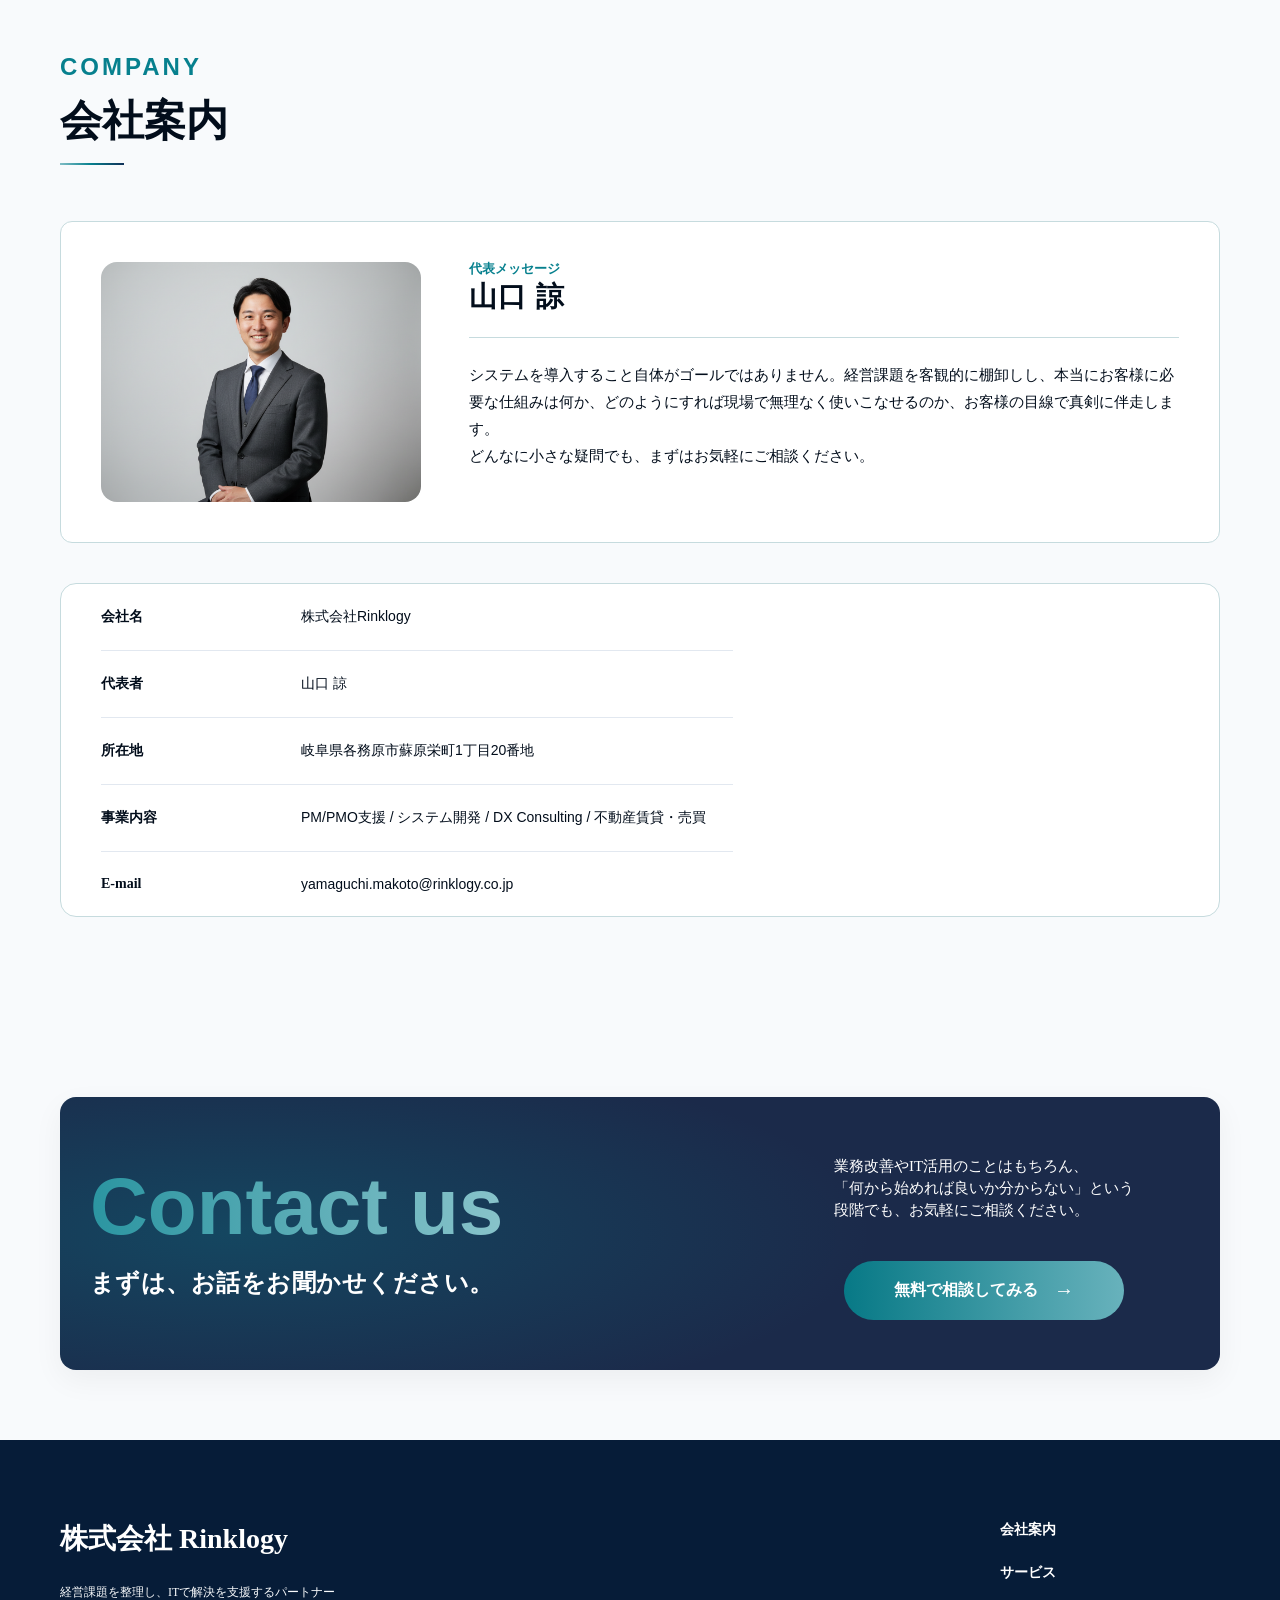
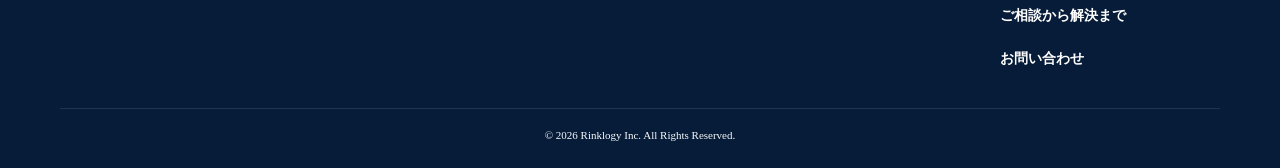
==== commit fa232750: "9/17　トップページ　CSS修正" ====
--- a/index.html
+++ b/index.html
@@ -537,90 +537,93 @@
       </section>
       <!-- OUR APPROACH (縦ループスライダー) -->
       <section class="l-section p-approach">
-        <h2 class="c-section-title">
-          <span class="c-section-title__sub">OUR APPROACH</span>
-          私たちの支援スタイル
-        </h2>
-
-        <div class="p-approach__inner">
-          <!-- 左側の固定エリア -->
-          <div class="p-approach__bg-circle">
-            <img
-              class="p-approach__icon"
-              src="./assets/images/streamline.svg"
-              alt=""
-            />
-            <img
-              class="p-approach__img-pc"
-              src="./assets/images/approach-visual.png"
-              alt=""
-            />
-            <h3>経営課題を整理し、<br />ともに前へ進む。</h3>
-            <p>
-              システムを売るのではなく、お客様の課題に向き合い、整理から定着まで<br />一貫して伴走します。
-            </p>
-          </div>
-
-          <!-- 右側の縦ループスライダーエリア -->
-          <div class="p-approach__list js-scroll-list">
-            <div class="c-approach-card js-scroll-item">
-              <div class="c-approach-card__header">
-                <span class="c-approach-card__num">01</span>
-                <span class="c-approach-card__title">対話から始める</span>
-              </div>
-              <p class="c-approach-card__desc">
-                まずは現状や課題を丁寧に伺い、本質的な課題を一緒に見つけます。
+        <!-- ★修正: l-inner でタイトルと中身を包む -->
+        <div class="l-inner">
+          <h2 class="c-section-title">
+            <span class="c-section-title__sub">OUR APPROACH</span>
+            私たちの支援スタイル
+          </h2>
+
+          <div class="p-approach__inner">
+            <!-- 左側の固定エリア -->
+            <div class="p-approach__bg-circle">
+              <img
+                class="p-approach__icon"
+                src="./assets/images/streamline.svg"
+                alt=""
+              />
+              <img
+                class="p-approach__img-pc"
+                src="./assets/images/approach-visual.png"
+                alt=""
+              />
+              <h3>経営課題を整理し、<br />ともに前へ進む。</h3>
+              <p>
+                システムを売るのではなく、お客様の課題に向き合い、整理から定着まで<br />一貫して伴走します。
               </p>
             </div>
 
-            <div class="c-approach-card js-scroll-item">
-              <div class="c-approach-card__header">
-                <span class="c-approach-card__num">02</span>
-                <span class="c-approach-card__title">課題を整理する</span>
-              </div>
-              <p class="c-approach-card__desc">
-                業務やシステムの状況を整理し、解決すべき優先順位を明確にします。
-              </p>
-            </div>
-
-            <div class="c-approach-card js-scroll-item">
-              <div class="c-approach-card__header">
-                <span class="c-approach-card__num">03</span>
-                <span class="c-approach-card__title">解決策の提案</span>
-              </div>
-              <p class="c-approach-card__desc">
-                御社に合わせた最適なITツールと運用の仕組みを設計します。
-              </p>
-            </div>
-
-            <!-- 追加: カード04 -->
-            <div class="c-approach-card js-scroll-item">
-              <div class="c-approach-card__header">
-                <span class="c-approach-card__num">04</span>
-                <span class="c-approach-card__title">システムの導入</span>
-              </div>
-              <p class="c-approach-card__desc">
-                選定したツールをスムーズに導入し、現場への定着をサポートします。
-              </p>
-            </div>
-
-            <!-- 追加: カード05 -->
-            <div class="c-approach-card js-scroll-item">
-              <div class="c-approach-card__header">
-                <span class="c-approach-card__num">05</span>
-                <span class="c-approach-card__title">効果検証と改善</span>
-              </div>
-              <p class="c-approach-card__desc">
-                導入後の効果を測定し、さらなる業務改善に向けて伴走を続けます。
-              </p>
-            </div>
-
-            <div class="p-approach__dots">
-              <button class="c-dot js-scroll-dot" aria-label="1"></button>
-              <button class="c-dot js-scroll-dot" aria-label="2"></button>
-              <button class="c-dot js-scroll-dot" aria-label="3"></button>
-              <button class="c-dot js-scroll-dot" aria-label="4"></button>
-              <button class="c-dot js-scroll-dot" aria-label="5"></button>
+            <!-- 右側の縦ループスライダーエリア -->
+            <div class="p-approach__list js-scroll-list">
+              <div class="c-approach-card js-scroll-item">
+                <div class="c-approach-card__header">
+                  <span class="c-approach-card__num">01</span>
+                  <span class="c-approach-card__title">対話から始める</span>
+                </div>
+                <p class="c-approach-card__desc">
+                  まずは現状や課題を丁寧に伺い、本質的な課題を一緒に見つけます。
+                </p>
+              </div>
+
+              <div class="c-approach-card js-scroll-item">
+                <div class="c-approach-card__header">
+                  <span class="c-approach-card__num">02</span>
+                  <span class="c-approach-card__title">課題を整理する</span>
+                </div>
+                <p class="c-approach-card__desc">
+                  業務やシステムの状況を整理し、解決すべき優先順位を明確にします。
+                </p>
+              </div>
+
+              <div class="c-approach-card js-scroll-item">
+                <div class="c-approach-card__header">
+                  <span class="c-approach-card__num">03</span>
+                  <span class="c-approach-card__title">解決策の提案</span>
+                </div>
+                <p class="c-approach-card__desc">
+                  御社に合わせた最適なITツールと運用の仕組みを設計します。
+                </p>
+              </div>
+
+              <!-- 追加: カード04 -->
+              <div class="c-approach-card js-scroll-item">
+                <div class="c-approach-card__header">
+                  <span class="c-approach-card__num">04</span>
+                  <span class="c-approach-card__title">システムの導入</span>
+                </div>
+                <p class="c-approach-card__desc">
+                  選定したツールをスムーズに導入し、現場への定着をサポートします。
+                </p>
+              </div>
+
+              <!-- 追加: カード05 -->
+              <div class="c-approach-card js-scroll-item">
+                <div class="c-approach-card__header">
+                  <span class="c-approach-card__num">05</span>
+                  <span class="c-approach-card__title">効果検証と改善</span>
+                </div>
+                <p class="c-approach-card__desc">
+                  導入後の効果を測定し、さらなる業務改善に向けて伴走を続けます。
+                </p>
+              </div>
+
+              <div class="p-approach__dots">
+                <button class="c-dot js-scroll-dot" aria-label="1"></button>
+                <button class="c-dot js-scroll-dot" aria-label="2"></button>
+                <button class="c-dot js-scroll-dot" aria-label="3"></button>
+                <button class="c-dot js-scroll-dot" aria-label="4"></button>
+                <button class="c-dot js-scroll-dot" aria-label="5"></button>
+              </div>
             </div>
           </div>
         </div>
@@ -628,121 +631,119 @@
 
       <!-- FLOW -->
       <section class="l-section p-flow">
-        <div class="p-flow__container">
+        <!-- ★修正: p-flow__containerの重複を解消し、l-innerを併記 -->
+        <div class="l-inner p-flow__container">
           <h2 class="c-section-title">
             <span class="c-section-title__sub">FLOW</span>
             ご相談から解決まで
           </h2>
 
-          <!-- ★ 追加：タブレット・PC時の白背景となる大きな枠 -->
-          <div class="p-flow__container">
-            <div class="p-flow__list">
-              <!-- 01 -->
-              <dl class="p-flow-item">
-                <dt class="p-flow-item__dt">
-                  <span class="p-flow-item__num">1</span>
-                  <span class="p-flow-item__title">お問い合わせ</span>
-                </dt>
-                <dd class="p-flow-item__dd">
-                  <div class="p-flow-item__content-inner">
-                    <img
-                      src="./assets/images/flow-icon_1.svg"
-                      alt=""
-                      class="p-flow-item__icon"
-                    />
-                    <p class="p-flow-item__text">
-                      フォームからお気軽にご連絡ください
-                    </p>
-                  </div>
-                </dd>
-              </dl>
-
-              <!-- 02 -->
-              <dl class="p-flow-item">
-                <dt class="p-flow-item__dt">
-                  <span class="p-flow-item__num">2</span>
-                  <span class="p-flow-item__title">ヒアリング</span>
-                </dt>
-                <dd class="p-flow-item__dd">
-                  <div class="p-flow-item__content-inner">
-                    <img
-                      src="./assets/images/flow-icon_2.svg"
-                      alt=""
-                      class="p-flow-item__icon"
-                    />
-                    <p class="p-flow-item__text">
-                      現状の課題やご要望を丁寧にお伺いします
-                    </p>
-                  </div>
-                </dd>
-              </dl>
-
-              <!-- 03 -->
-              <dl class="p-flow-item">
-                <dt class="p-flow-item__dt">
-                  <span class="p-flow-item__num">3</span>
-                  <span class="p-flow-item__title">ご提案</span>
-                </dt>
-                <dd class="p-flow-item__dd">
-                  <div class="p-flow-item__content-inner">
-                    <img
-                      src="./assets/images/flow-icon_3.svg"
-                      alt=""
-                      class="p-flow-item__icon"
-                    />
-                    <p class="p-flow-item__text">
-                      課題やご要望に合わせた支援内容をご提案します
-                    </p>
-                  </div>
-                </dd>
-              </dl>
-
-              <!-- 04 (★ ダークテーマ用クラス p-flow-item--dark を追加) -->
-              <dl class="p-flow-item p-flow-item--dark">
-                <dt class="p-flow-item__dt">
-                  <span class="p-flow-item__num">4</span>
-                  <span class="p-flow-item__title">支援開始</span>
-                </dt>
-                <dd class="p-flow-item__dd">
-                  <div class="p-flow-item__content-inner">
-                    <img
-                      src="./assets/images/flow-icon_4.svg"
-                      alt=""
-                      class="p-flow-item__icon"
-                    />
-                    <p class="p-flow-item__text">
-                      ご提案内容に沿って必要な支援を開始します
-                    </p>
-                  </div>
-                </dd>
-              </dl>
-
-              <!-- 05 -->
-              <dl class="p-flow-item">
-                <dt class="p-flow-item__dt">
-                  <span class="p-flow-item__num">5</span>
-                  <span class="p-flow-item__title">運用支援</span>
-                </dt>
-                <dd class="p-flow-item__dd">
-                  <div class="p-flow-item__content-inner">
-                    <img
-                      src="./assets/images/flow-icon_5.svg"
-                      alt=""
-                      class="p-flow-item__icon"
-                    />
-                    <p class="p-flow-item__text">
-                      導入後も安心のサポート体制でお支えします
-                    </p>
-                  </div>
-                </dd>
-              </dl>
-            </div>
-
-            <div class="p-flow__footer">
-              <p>
-                まずはお気軽にお問い合わせください。課題整理から運用定着まで一貫してサポートします。
-              </p>
-            </div>
+          <div class="p-flow__list">
+            <!-- 01 -->
+            <dl class="p-flow-item">
+              <dt class="p-flow-item__dt">
+                <span class="p-flow-item__num">1</span>
+                <span class="p-flow-item__title">お問い合わせ</span>
+              </dt>
+              <dd class="p-flow-item__dd">
+                <div class="p-flow-item__content-inner">
+                  <img
+                    src="./assets/images/flow-icon_1.svg"
+                    alt=""
+                    class="p-flow-item__icon"
+                  />
+                  <p class="p-flow-item__text">
+                    フォームからお気軽にご連絡ください
+                  </p>
+                </div>
+              </dd>
+            </dl>
+
+            <!-- 02 -->
+            <dl class="p-flow-item">
+              <dt class="p-flow-item__dt">
+                <span class="p-flow-item__num">2</span>
+                <span class="p-flow-item__title">ヒアリング</span>
+              </dt>
+              <dd class="p-flow-item__dd">
+                <div class="p-flow-item__content-inner">
+                  <img
+                    src="./assets/images/flow-icon_2.svg"
+                    alt=""
+                    class="p-flow-item__icon"
+                  />
+                  <p class="p-flow-item__text">
+                    現状の課題やご要望を丁寧にお伺いします
+                  </p>
+                </div>
+              </dd>
+            </dl>
+
+            <!-- 03 -->
+            <dl class="p-flow-item">
+              <dt class="p-flow-item__dt">
+                <span class="p-flow-item__num">3</span>
+                <span class="p-flow-item__title">ご提案</span>
+              </dt>
+              <dd class="p-flow-item__dd">
+                <div class="p-flow-item__content-inner">
+                  <img
+                    src="./assets/images/flow-icon_3.svg"
+                    alt=""
+                    class="p-flow-item__icon"
+                  />
+                  <p class="p-flow-item__text">
+                    課題やご要望に合わせた支援内容をご提案します
+                  </p>
+                </div>
+              </dd>
+            </dl>
+
+            <!-- 04 (★ ダークテーマ用クラス p-flow-item--dark を追加) -->
+            <dl class="p-flow-item p-flow-item--dark">
+              <dt class="p-flow-item__dt">
+                <span class="p-flow-item__num">4</span>
+                <span class="p-flow-item__title">支援開始</span>
+              </dt>
+              <dd class="p-flow-item__dd">
+                <div class="p-flow-item__content-inner">
+                  <img
+                    src="./assets/images/flow-icon_4.svg"
+                    alt=""
+                    class="p-flow-item__icon"
+                  />
+                  <p class="p-flow-item__text">
+                    ご提案内容に沿って必要な支援を開始します
+                  </p>
+                </div>
+              </dd>
+            </dl>
+
+            <!-- 05 -->
+            <dl class="p-flow-item">
+              <dt class="p-flow-item__dt">
+                <span class="p-flow-item__num">5</span>
+                <span class="p-flow-item__title">運用支援</span>
+              </dt>
+              <dd class="p-flow-item__dd">
+                <div class="p-flow-item__content-inner">
+                  <img
+                    src="./assets/images/flow-icon_5.svg"
+                    alt=""
+                    class="p-flow-item__icon"
+                  />
+                  <p class="p-flow-item__text">
+                    導入後も安心のサポート体制でお支えします
+                  </p>
+                </div>
+              </dd>
+            </dl>
+          </div>
+
+          <div class="p-flow__footer">
+            <p>
+              まずはお気軽にお問い合わせください。課題整理から運用定着まで一貫してサポートします。
+            </p>
           </div>
         </div>
       </section>
--- a/assets/css/main.css
+++ b/assets/css/main.css
@@ -408,7 +408,7 @@
   .l-header__inner {
     height: 120px;
     padding: 0 40px;
-    max-width: 1340px;
+    max-width: 1160px;
     margin: 0 auto;
     width: 100%;
   }
@@ -419,7 +419,7 @@
 }
 .l-header__logo img {
   width: 50px;
-  height: 46px;
+  height: auto;
   -ms-flex-negative: 0;
       flex-shrink: 0;
   aspect-ratio: 25/23;
@@ -428,7 +428,6 @@
 @media screen and (min-width: 768px) {
   .l-header__logo img {
     width: 99px;
-    height: 90px;
   }
 }
 @media screen and (min-width: 960px) {
@@ -472,22 +471,10 @@
 }
 
 .l-footer {
+  background: var(--footer-bgc, #061c38);
   color: #fff;
-  background: var(--footer-bgc, #061c38);
-  display: -webkit-box;
-  display: -ms-flexbox;
-  display: flex;
   padding: 40px 24px 32px 24px;
-  -webkit-box-orient: vertical;
-  -webkit-box-direction: normal;
-      -ms-flex-direction: column;
-          flex-direction: column;
-  -webkit-box-align: start;
-      -ms-flex-align: start;
-          align-items: flex-start;
-  gap: 32px;
-  -ms-flex-item-align: stretch;
-      align-self: stretch;
+  display: block;
 }
 @media screen and (min-width: 768px) {
   .l-footer {
@@ -496,23 +483,13 @@
 }
 @media screen and (min-width: 960px) {
   .l-footer {
-    display: -webkit-box;
-    display: -ms-flexbox;
-    display: flex;
-    padding: 40px 120px;
-    -webkit-box-pack: justify;
-        -ms-flex-pack: justify;
-            justify-content: space-between;
-    -webkit-box-align: start;
-        -ms-flex-align: start;
-            align-items: flex-start;
-    -ms-flex-item-align: stretch;
-        align-self: stretch;
+    padding: 80px 0 24px;
   }
 }
 .l-footer__inner {
-  max-width: 900px;
+  max-width: 1160px;
   margin: 0 auto;
+  width: 100%;
   display: -webkit-box;
   display: -ms-flexbox;
   display: flex;
@@ -549,8 +526,6 @@
       -ms-flex-align: start;
           align-items: flex-start;
   gap: 8px;
-  -ms-flex-item-align: stretch;
-      align-self: stretch;
 }
 @media screen and (min-width: 960px) {
   .l-footer__info {
@@ -566,11 +541,6 @@
 @media screen and (min-width: 768px) {
   .l-footer__logo {
     font-size: 28px;
-  }
-}
-@media screen and (min-width: 960px) {
-  .l-footer__logo {
-    font-size: 20px;
   }
 }
 .l-footer__desc {
@@ -579,7 +549,7 @@
   font-size: 12px;
   font-style: normal;
   font-weight: 400;
-  line-height: 180%; /* 21.6px */
+  line-height: 180%;
 }
 @media screen and (min-width: 768px) {
   .l-footer__nav {
@@ -598,20 +568,10 @@
       -ms-flex-align: start;
           align-items: flex-start;
   gap: 24px;
-  -ms-flex-item-align: stretch;
-      align-self: stretch;
-}
-@media screen and (min-width: 768px) {
+}
+@media screen and (min-width: 960px) {
   .l-footer__list {
-    -webkit-box-orient: horizontal;
-    -webkit-box-direction: normal;
-        -ms-flex-direction: row;
-            flex-direction: row;
-  }
-}
-@media screen and (min-width: 960px) {
-  .l-footer__list {
-    gap: 60px;
+    gap: 24px;
   }
 }
 .l-footer__item a {
@@ -629,11 +589,12 @@
   opacity: 0.7;
 }
 .l-footer__copyright {
-  max-width: 900px;
-  margin: 0 auto;
+  max-width: 1160px;
+  margin: 40px auto 0;
   padding-top: 16px;
   border-top: 1px solid rgba(255, 255, 255, 0.1);
   text-align: center;
+  width: 100%;
 }
 .l-footer__copyright small {
   color: var(--base_background, #f8fafc);
@@ -674,7 +635,7 @@
   transition: transform 0.3s cubic-bezier(0.4, 0, 0.2, 1), -webkit-transform 0.3s cubic-bezier(0.4, 0, 0.2, 1);
   overflow-y: auto;
 }
-@media screen and (min-width: 960px) {
+@media screen and (min-width: 768px) {
   .l-drawer {
     display: none;
   }
@@ -703,7 +664,7 @@
   -webkit-transition: opacity 0.3s, visibility 0.3s;
   transition: opacity 0.3s, visibility 0.3s;
 }
-@media screen and (min-width: 960px) {
+@media screen and (min-width: 768px) {
   .l-overlay {
     display: none;
   }
@@ -715,6 +676,11 @@
 
 body.is-locked {
   overflow: hidden;
+}
+@media screen and (min-width: 768px) {
+  body.is-locked {
+    overflow: visible;
+  }
 }
 
 .c-btn {
@@ -737,12 +703,11 @@
   -webkit-box-shadow: -2px 8px 16px 0 rgba(5, 85, 94, 0.3);
           box-shadow: -2px 8px 16px 0 rgba(5, 85, 94, 0.3);
   color: #fff;
-  font-family: "Noto Sans JP";
+  font-family: "Noto Sans JP", sans-serif;
   font-size: 18px;
-  font-style: normal;
   font-weight: 700;
-  line-height: normal;
   letter-spacing: 0.05em;
+  text-decoration: none;
   -webkit-transition: opacity 0.3s ease, -webkit-transform 0.3s ease;
   transition: opacity 0.3s ease, -webkit-transform 0.3s ease;
   transition: opacity 0.3s ease, transform 0.3s ease;
@@ -760,6 +725,8 @@
   height: 16px;
   background-image: url("/assets/images/arrow-right.svg");
   background-repeat: no-repeat;
+  background-position: center;
+  background-size: contain;
 }
 
 .l-header .c-btn::after,
@@ -885,11 +852,10 @@
 
 .c-section-title, .c-section-title--left {
   color: var(--text-black, #020d1b);
-  font-family: "Noto Sans JP";
+  font-family: "Noto Sans JP", sans-serif;
   font-size: 25px;
-  font-style: normal;
   font-weight: 700;
-  line-height: 130%; /* 32.5px */
+  line-height: 1.3;
   display: -webkit-box;
   display: -ms-flexbox;
   display: flex;
@@ -908,12 +874,6 @@
 @media screen and (min-width: 768px) {
   .c-section-title, .c-section-title--left {
     font-size: 42px;
-    text-align: center;
-  }
-}
-@media screen and (min-width: 960px) {
-  .c-section-title, .c-section-title--left {
-    font-size: 42px;
   }
 }
 .c-section-title::after, .c-section-title--left::after {
@@ -929,70 +889,27 @@
 }
 .c-section-title__sub, .c-section-title-sub--left {
   color: var(--logo2, #07808e);
-  font-family: Roboto;
+  font-family: "Roboto", sans-serif;
   font-size: 14px;
   font-weight: 700;
   letter-spacing: 3px;
-  text-align: center;
 }
 @media screen and (min-width: 768px) {
   .c-section-title__sub, .c-section-title-sub--left {
     font-size: 20px;
-    font-weight: 700;
   }
 }
 @media screen and (min-width: 960px) {
   .c-section-title__sub, .c-section-title-sub--left {
     font-size: 24px;
-    font-style: normal;
-    letter-spacing: 3px;
-  }
-}
-.c-section-title__catch {
-  color: var(--text-black, #020d1b);
-  text-align: center;
-  font-family: "Noto Sans JP";
-  font-size: 32px;
-  font-style: normal;
-  font-weight: 700;
-  line-height: 150%;
-  letter-spacing: 1.28px;
-}
-.c-section-title__catch span {
-  color: var(--logo2, #07808e);
-  font-family: "Noto Sans JP";
-  font-size: 32px;
-  font-style: normal;
-  font-weight: 700;
-  line-height: 150%;
-  letter-spacing: 1.28px;
-}
-.c-section-title__text {
-  color: var(--text-black, #020d1b);
-  font-family: "Noto Sans JP";
-  font-size: 16px;
-  font-style: normal;
-  font-weight: 400;
-  line-height: 170%;
-}
-.c-section-title__text--strong {
-  color: var(--text-black, #020d1b);
-  text-align: center;
-  font-family: "Noto Sans JP";
-  font-size: 20px;
-  font-style: normal;
-  font-weight: 500;
-  line-height: 170%;
-}
-.c-section-title__text--strong span {
-  color: var(--logo2, #07808e);
+  }
 }
 
 .c-section-title--left {
-  text-align: left;
   -webkit-box-align: start;
       -ms-flex-align: start;
           align-items: flex-start;
+  text-align: left;
 }
 .c-section-title--left::after {
   left: 0;
@@ -1002,18 +919,6 @@
 
 .c-section-title-sub--left {
   text-align: left;
-}
-@media screen and (min-width: 768px) {
-  .c-section-title-sub--left {
-    font-size: 30px;
-    font-weight: 700;
-  }
-  .c-section-title-sub--left::after {
-    content: "";
-    left: 0;
-    -webkit-transform: none;
-            transform: none;
-  }
 }
 
 .c-case-card {
@@ -1036,7 +941,6 @@
       -ms-flex-align: start;
           align-items: flex-start;
   border-radius: 12px;
-  /* ドロップシャドウ */
   -webkit-box-shadow: 2px 4px 12px 0 rgba(15, 23, 42, 0.07);
           box-shadow: 2px 4px 12px 0 rgba(15, 23, 42, 0.07);
 }
@@ -1061,6 +965,7 @@
   height: 70%;
   background: -webkit-gradient(linear, left bottom, left top, from(rgba(2, 13, 27, 0.9)), to(rgba(2, 13, 27, 0)));
   background: linear-gradient(to top, rgba(2, 13, 27, 0.9) 0%, rgba(2, 13, 27, 0) 100%);
+  z-index: 1;
 }
 .c-case-card img {
   width: 100%;
@@ -1077,7 +982,6 @@
   top: 0;
   left: 0;
   z-index: 2;
-  overflow: hidden;
   display: -webkit-box;
   display: -ms-flexbox;
   display: flex;
@@ -1090,28 +994,20 @@
   background: #fff;
 }
 .c-case-card__badge-num {
-  display: -webkit-box;
-  display: -ms-flexbox;
-  display: flex;
   padding: 6px 10px;
-  -webkit-box-align: start;
-      -ms-flex-align: start;
-          align-items: flex-start;
   border-radius: 6px;
   background: var(--logo1, #113058);
   color: #fff;
-  font-family: "Noto Sans JP";
+  font-family: "Noto Sans JP", sans-serif;
   font-size: 14px;
   font-weight: 700;
 }
 .c-case-card__badge-cat {
   padding: 8px 16px;
   color: var(--logo1, #113058);
-  font-family: "Noto Sans JP";
+  font-family: "Noto Sans JP", sans-serif;
   font-size: 16px;
-  font-style: normal;
   font-weight: 700;
-  line-height: normal;
 }
 .c-case-card__body {
   position: relative;
@@ -1131,11 +1027,6 @@
       align-self: stretch;
 }
 .c-case-card__label {
-  background: rgba(15, 23, 42, 0.8);
-  color: #fff;
-  font-family: "Noto Sans JP";
-  font-size: 16px;
-  font-weight: 700;
   display: -webkit-box;
   display: -ms-flexbox;
   display: flex;
@@ -1149,28 +1040,27 @@
   gap: 10px;
   border-radius: 6px;
   background: var(--logo1, #113058);
+  color: #fff;
+  font-family: "Noto Sans JP", sans-serif;
+  font-size: 16px;
+  font-weight: 700;
   margin-bottom: 8px;
 }
 .c-case-card__title {
   color: #fff;
   font-size: 22px;
-  font-style: normal;
   font-weight: 900;
-  line-height: 125%; /* 27.5px */
+  line-height: 1.25;
 }
 .c-case-card__title--small {
-  color: #fff;
-  font-family: "Noto Sans JP";
+  font-family: "Noto Sans JP", sans-serif;
   font-size: 26px;
-  font-style: normal;
-  font-weight: 900;
-  line-height: 125%; /* 32.5px */
 }
 .c-case-card__arrow {
-  background-image: url(/assets/images/Vector.svg);
+  background-image: url("/assets/images/Vector.svg");
   width: 11px;
+  height: 20px;
   display: block;
-  height: 20px;
   margin: 20px 0;
   background-repeat: no-repeat;
   -webkit-transform: rotate(137deg);
@@ -1230,9 +1120,7 @@
   color: #020d1b;
   font-family: "Noto Sans JP", sans-serif;
   font-size: 13px;
-  font-style: normal;
   font-weight: 700;
-  line-height: normal;
   letter-spacing: 0.52px;
 }
 .p-hero__copy {
@@ -1397,12 +1285,10 @@
   }
   .p-hero__copy {
     font-size: 62px;
-    line-height: normal;
     letter-spacing: 7.44px;
   }
   .p-hero__copy span {
     font-size: 62px;
-    line-height: normal;
     letter-spacing: 6.2px;
   }
 }
@@ -1420,10 +1306,6 @@
   .p-company {
     padding: 120px 0;
   }
-}
-.p-company__inner {
-  max-width: 900px;
-  margin: 0 auto;
 }
 .p-company__message {
   background-color: #fff;
@@ -1626,9 +1508,8 @@
   .p-company__outline-list dd {
     width: 432px;
     color: var(--text-black, #020d1b);
-    font-family: "Noto Sans JP";
+    font-family: "Noto Sans JP", sans-serif;
     font-size: 14px;
-    font-style: normal;
     font-weight: 400;
     line-height: normal;
   }
@@ -1652,11 +1533,14 @@
   -ms-flex-item-align: stretch;
       align-self: stretch;
   position: relative;
+  z-index: 3;
 }
 @media screen and (min-width: 768px) {
   .p-lead {
+    display: block;
     background-color: transparent;
     padding: 0;
+    margin-top: 16px;
   }
 }
 .p-lead__label {
@@ -1664,7 +1548,6 @@
   color: #fff;
   font-family: "Noto Sans JP", sans-serif;
   font-size: 12px;
-  font-style: normal;
   font-weight: 700;
   line-height: 1.6;
   letter-spacing: 0.24px;
@@ -1682,7 +1565,6 @@
   color: #020d1b;
   font-family: "Noto Sans JP", sans-serif;
   font-size: 14px;
-  font-style: normal;
   font-weight: 500;
   line-height: 1.7;
   letter-spacing: 0.28px;
@@ -1691,7 +1573,6 @@
 }
 @media screen and (min-width: 768px) {
   .p-lead__text {
-    font-size: 15px;
     line-height: 1.8;
   }
 }
@@ -1729,12 +1610,10 @@
 
 .p-concept {
   position: relative;
-  padding: 80px 20px;
   overflow: hidden;
   display: -webkit-box;
   display: -ms-flexbox;
   display: flex;
-  padding: 60px 8px;
   -webkit-box-orient: vertical;
   -webkit-box-direction: normal;
       -ms-flex-direction: column;
@@ -1742,18 +1621,12 @@
   -webkit-box-align: center;
       -ms-flex-align: center;
           align-items: center;
+  padding: 60px 16px;
   gap: 36px;
 }
 @media screen and (min-width: 768px) {
   .p-concept {
-    display: -webkit-box;
-    display: -ms-flexbox;
-    display: flex;
-    padding: 100px 20px;
-    -webkit-box-orient: vertical;
-    -webkit-box-direction: normal;
-        -ms-flex-direction: column;
-            flex-direction: column;
+    padding: 100px 40px;
     -webkit-box-align: start;
         -ms-flex-align: start;
             align-items: flex-start;
@@ -1763,10 +1636,11 @@
 @media screen and (min-width: 960px) {
   .p-concept {
     width: 100%;
+    padding: 120px 0;
     -webkit-box-align: center;
         -ms-flex-align: center;
             align-items: center;
-    gap: 5.6rem;
+    gap: 56px;
   }
 }
 .p-concept::before {
@@ -1791,10 +1665,6 @@
     top: 50%;
   }
 }
-.p-concept__inner {
-  max-width: 1120px;
-  margin: 0 auto;
-}
 .p-concept__content {
   margin-top: 40px;
   display: -webkit-box;
@@ -1811,10 +1681,6 @@
 }
 @media screen and (min-width: 768px) {
   .p-concept__content {
-    display: -webkit-box;
-    display: -ms-flexbox;
-    display: flex;
-    padding-left: 40px;
     -webkit-box-orient: horizontal;
     -webkit-box-direction: normal;
         -ms-flex-direction: row;
@@ -1825,6 +1691,7 @@
     -webkit-box-align: start;
         -ms-flex-align: start;
             align-items: flex-start;
+    padding-left: 40px;
     gap: 24px;
     -ms-flex-item-align: stretch;
         align-self: stretch;
@@ -1840,11 +1707,10 @@
 .p-concept__catch {
   color: var(--text-black, #020d1b);
   text-align: center;
-  font-family: "Noto Sans JP";
+  font-family: "Noto Sans JP", sans-serif;
   font-size: 32px;
-  font-style: normal;
   font-weight: 700;
-  line-height: 150%; /* 48px */
+  line-height: 1.5;
   letter-spacing: 1.28px;
 }
 @media screen and (min-width: 768px) {
@@ -1853,9 +1719,7 @@
         -ms-flex: 1;
             flex: 1;
     font-size: 36px;
-    font-style: normal;
-    font-weight: 700;
-    line-height: 170%; /* 61.2px */
+    line-height: 1.7;
     letter-spacing: 1.44px;
     text-align: start;
   }
@@ -1877,11 +1741,10 @@
   -webkit-box-direction: normal;
       -ms-flex-direction: column;
           flex-direction: column;
-  gap: 30px;
-  padding: 6px 8px 0 8px;
   -webkit-box-align: start;
       -ms-flex-align: start;
           align-items: flex-start;
+  padding: 6px 8px 0 8px;
   gap: 32px;
   -ms-flex-item-align: stretch;
       align-self: stretch;
@@ -1913,6 +1776,7 @@
 }
 .p-concept__text--strong {
   color: #1f2125;
+  font-family: "Noto Sans JP", sans-serif;
   font-weight: 700;
   font-size: 20px;
   text-align: center;
@@ -1920,10 +1784,8 @@
 }
 @media screen and (min-width: 768px) {
   .p-concept__text--strong {
-    font-size: 20px;
-    font-style: normal;
     font-weight: 500;
-    line-height: 170%; /* 34px */
+    line-height: 1.7;
     letter-spacing: 0.4px;
     text-align: start;
   }
@@ -1936,8 +1798,6 @@
   background: var(--base_background, #f8fafc);
 }
 .p-consultation__inner {
-  margin: 0 auto;
-  width: 100%;
   padding: 64px 8px;
   display: -webkit-box;
   display: -ms-flexbox;
@@ -1958,21 +1818,18 @@
 }
 @media screen and (min-width: 960px) {
   .p-consultation__inner {
-    max-width: 1160px;
-    margin: 0 auto;
+    padding: 120px 0;
     -webkit-box-align: center;
         -ms-flex-align: center;
             align-items: center;
     gap: 32px;
-    -ms-flex-item-align: stretch;
-        align-self: stretch;
-    width: 100%;
   }
 }
 .p-consultation__header {
   display: -webkit-box;
   display: -ms-flexbox;
   display: flex;
+  width: 100%;
   -webkit-box-pack: justify;
       -ms-flex-pack: justify;
           justify-content: space-between;
@@ -1983,10 +1840,6 @@
 }
 @media screen and (min-width: 768px) {
   .p-consultation__header {
-    display: -webkit-box;
-    display: -ms-flexbox;
-    display: flex;
-    width: 100%;
     -webkit-box-orient: vertical;
     -webkit-box-direction: normal;
         -ms-flex-direction: column;
@@ -2050,13 +1903,11 @@
 }
 @media screen and (min-width: 960px) {
   .p-consultation__list {
-    padding-bottom: 12px;
+    padding: 0 0 12px 0;
     -webkit-box-align: start;
         -ms-flex-align: start;
             align-items: flex-start;
     gap: 32px;
-    -ms-flex-item-align: stretch;
-        align-self: stretch;
   }
 }
 .p-consultation__item {
@@ -2072,7 +1923,6 @@
         -ms-flex: 0 0 60%;
             flex: 0 0 60%;
     max-width: none;
-    scroll-snap-align: center;
   }
 }
 @media screen and (min-width: 960px) {
@@ -2080,7 +1930,6 @@
     -webkit-box-flex: 0;
         -ms-flex: 0 0 calc((100% - 64px) / 3);
             flex: 0 0 calc((100% - 64px) / 3);
-    max-width: none;
     scroll-snap-align: start;
     display: -webkit-box;
     display: -ms-flexbox;
@@ -2159,13 +2008,13 @@
   left: 0;
   background: #07808e;
   color: #fff;
+  font-family: "Noto Sans JP", sans-serif;
   font-size: 11px;
   font-weight: 700;
   padding: 6px 12px;
   letter-spacing: 0.05em;
   z-index: 2;
   margin: 16px;
-  color: #fff;
 }
 .c-consult-card__body {
   display: -webkit-box;
@@ -2195,23 +2044,22 @@
   }
 }
 .c-consult-card__title {
+  color: #020d1b;
+  font-family: "Noto Sans JP", sans-serif;
+  font-size: 16px;
   font-weight: 700;
-  color: #020d1b;
-  font-size: 16px;
-  font-style: normal;
-  font-weight: 700;
-  line-height: 140%; /* 22.4px */
+  line-height: 1.4;
   margin-bottom: 12px;
 }
 .c-consult-card__desc {
-  color: #666;
+  color: var(--text-black, #020d1b);
+  font-family: "Noto Sans JP", sans-serif;
+  font-size: 13px;
+  line-height: 1.6;
   margin-bottom: 31px;
   -webkit-box-flex: 1;
       -ms-flex-positive: 1;
           flex-grow: 1;
-  color: var(--text-black, #020d1b);
-  font-size: 13px;
-  line-height: 160%; /* 20.8px */
 }
 .c-consult-card__footer {
   width: 100%;
@@ -2220,12 +2068,11 @@
 }
 .c-consult-card__footer-title {
   display: block;
+  color: var(--logo2, #07808e);
+  font-family: "Roboto", sans-serif;
   font-size: 11px;
-  color: #07808e;
   font-weight: 700;
   margin-bottom: 12px;
-  color: var(--logo2, #07808e);
-  font-size: 11px;
   text-transform: uppercase;
 }
 .c-consult-card__tags {
@@ -2247,8 +2094,10 @@
       align-self: stretch;
 }
 .c-consult-card__tag {
+  color: var(--logo2, #07808e);
+  font-family: "Noto Sans JP", sans-serif;
   font-size: 11px;
-  color: #07808e;
+  font-weight: 500;
   border: 1px solid var(--border, #c6dbde);
   border-radius: 4px;
   padding: 4px 8px;
@@ -2258,8 +2107,6 @@
   -webkit-box-align: start;
       -ms-flex-align: start;
           align-items: flex-start;
-  color: var(--logo2, #07808e);
-  font-weight: 500;
 }
 
 .c-slider-btn {
@@ -2329,18 +2176,16 @@
   gap: 36px;
   -ms-flex-item-align: stretch;
       align-self: stretch;
-  width: 100%;
 }
 @media screen and (min-width: 768px) {
   .p-support-case__inner {
-    padding: 100px 20px;
+    padding: 100px 40px;
     gap: 56px;
   }
 }
 @media screen and (min-width: 960px) {
   .p-support-case__inner {
-    max-width: 1160px;
-    margin: 0 auto;
+    padding: 120px 0;
   }
 }
 .p-support-case__slider {
@@ -2475,7 +2320,7 @@
 }
 @media screen and (min-width: 960px) {
   .p-approach {
-    padding: 120px 60px;
+    padding: 120px 0;
     -webkit-box-align: center;
         -ms-flex-align: center;
             align-items: center;
@@ -2486,9 +2331,8 @@
       -ms-flex-align: start;
           align-items: flex-start;
   text-align: left;
-  max-width: 1200px;
-  width: 100%;
-  margin: 0 auto 40px;
+  width: 100%;
+  margin-bottom: 40px;
   padding-left: 16px;
 }
 .p-approach .c-section-title::after {
@@ -2523,8 +2367,6 @@
 @media screen and (min-width: 960px) {
   .p-approach__inner {
     height: 500px;
-    max-width: 1120px;
-    margin: 0 auto;
     -webkit-box-pack: start;
         -ms-flex-pack: start;
             justify-content: flex-start;
@@ -2599,28 +2441,24 @@
     display: none;
   }
 }
+.p-approach__bg-circle h3,
+.p-approach__bg-circle p {
+  color: #fff;
+  margin: 0;
+  line-height: 1.5;
+}
+@media screen and (min-width: 960px) {
+  .p-approach__bg-circle h3,
+  .p-approach__bg-circle p {
+    display: none;
+  }
+}
 .p-approach__bg-circle h3 {
-  color: #fff;
   font-size: 18px;
   font-weight: 700;
-  line-height: 1.5;
-  margin: 0;
-}
-@media screen and (min-width: 960px) {
-  .p-approach__bg-circle h3 {
-    display: none;
-  }
 }
 .p-approach__bg-circle p {
-  color: #fff;
   font-size: 13px;
-  line-height: 1.5;
-  margin: 0;
-}
-@media screen and (min-width: 960px) {
-  .p-approach__bg-circle p {
-    display: none;
-  }
 }
 .p-approach__list {
   position: relative;
@@ -2647,7 +2485,7 @@
   .p-approach__dots {
     position: absolute;
     top: 50%;
-    right: 0;
+    right: -32px;
     -webkit-transform: translateY(-50%);
             transform: translateY(-50%);
     display: -webkit-box;
@@ -2657,19 +2495,15 @@
     -webkit-box-direction: normal;
         -ms-flex-direction: column;
             flex-direction: column;
-    gap: 12px;
-    z-index: 10;
-    display: flex;
-    height: 110px;
-    flex-direction: column;
     -webkit-box-pack: justify;
         -ms-flex-pack: justify;
             justify-content: space-between;
     -webkit-box-align: center;
         -ms-flex-align: center;
             align-items: center;
-    right: -32px;
+    height: 110px;
     gap: 16px;
+    z-index: 10;
   }
 }
 
@@ -2746,7 +2580,7 @@
   border-radius: 4px;
   background: var(--gra_01, linear-gradient(90deg, rgba(7, 128, 142, 0.5) 0%, #07808e 48.08%, #113058 100%));
   color: #fff;
-  font-family: Roboto;
+  font-family: "Roboto", sans-serif;
   font-size: 12px;
   font-weight: 700;
 }
@@ -2757,7 +2591,7 @@
 }
 .c-approach-card__title {
   color: var(--text-black, #020d1b);
-  font-family: "Noto Sans JP";
+  font-family: "Noto Sans JP", sans-serif;
   font-size: 16px;
   font-weight: 700;
 }
@@ -2770,7 +2604,7 @@
   color: var(--text-black, #020d1b);
   font-size: 13px;
   font-weight: 400;
-  line-height: 150%;
+  line-height: 1.5;
 }
 @media screen and (min-width: 768px) {
   .c-approach-card__desc {
@@ -2840,80 +2674,37 @@
   }
 }
 
-.c-dot {
-  width: 8px;
-  height: 8px;
-  border-radius: 50%;
-  background-color: #c6dbde;
-  border: none;
-  padding: 0;
-  cursor: pointer;
-  -webkit-transition: all 0.3s ease;
-  transition: all 0.3s ease;
-}
-@media screen and (min-width: 960px) {
-  .c-dot {
-    width: 10px;
-    height: 10px;
-  }
-}
-.c-dot.is-active {
-  background-color: var(--logo2, #07808e);
-  -webkit-transform: scale(1.3);
-          transform: scale(1.3);
-}
-
 .p-flow {
   background-color: var(--base_background, #f8fafc);
-  display: -webkit-box;
-  display: -ms-flexbox;
-  display: flex;
-  padding: 64px 8px;
+  padding: 64px 16px;
+}
+@media screen and (min-width: 768px) {
+  .p-flow {
+    padding: 100px 40px;
+  }
+}
+@media screen and (min-width: 960px) {
+  .p-flow {
+    padding: 120px 0;
+  }
+}
+.p-flow__container {
+  display: -webkit-box;
+  display: -ms-flexbox;
+  display: flex;
   -webkit-box-orient: vertical;
   -webkit-box-direction: normal;
       -ms-flex-direction: column;
           flex-direction: column;
-  -webkit-box-align: start;
-      -ms-flex-align: start;
-          align-items: flex-start;
+  -webkit-box-align: center;
+      -ms-flex-align: center;
+          align-items: center;
   gap: 32px;
-  -ms-flex-item-align: stretch;
-      align-self: stretch;
-}
-@media screen and (min-width: 768px) {
-  .p-flow {
-    padding: 100px 20px;
-    gap: 56px;
-    -ms-flex-item-align: stretch;
-        align-self: stretch;
-  }
-}
-@media screen and (min-width: 960px) {
-  .p-flow {
-    padding: 120px 0;
-  }
-}
-.p-flow__container {
-  width: 100%;
-  max-width: 900px;
-  margin: 0 auto;
 }
 @media screen and (min-width: 768px) {
   .p-flow__container {
-    display: -webkit-box;
-    display: -ms-flexbox;
-    display: flex;
     padding: 60px 28px;
-    -webkit-box-orient: vertical;
-    -webkit-box-direction: normal;
-        -ms-flex-direction: column;
-            flex-direction: column;
-    -webkit-box-align: center;
-        -ms-flex-align: center;
-            align-items: center;
-    gap: 40px;
-    -ms-flex-item-align: stretch;
-        align-self: stretch;
+    gap: 48px;
     border-radius: 20px;
     background: #fff;
   }
@@ -2921,7 +2712,7 @@
 @media screen and (min-width: 960px) {
   .p-flow__container {
     padding: 80px;
-    max-width: 1160px;
+    gap: 56px;
   }
 }
 .p-flow__list {
@@ -2932,9 +2723,8 @@
   -webkit-box-direction: normal;
       -ms-flex-direction: column;
           flex-direction: column;
-  margin: 0 auto;
+  width: 100%;
   gap: 12px;
-  width: 100%;
 }
 @media screen and (min-width: 768px) {
   .p-flow__list {
@@ -2958,7 +2748,6 @@
   }
 }
 .p-flow__footer {
-  margin-top: 40px;
   text-align: center;
   font-size: 14px;
   line-height: 1.6;
@@ -2966,7 +2755,6 @@
 }
 @media screen and (min-width: 960px) {
   .p-flow__footer {
-    margin-top: 56px;
     font-size: 16px;
   }
 }
@@ -3150,7 +2938,7 @@
   .p-flow-item__title {
     color: var(--logo1, #113058);
     text-align: center;
-    font-family: "Noto Sans JP";
+    font-family: "Noto Sans JP", sans-serif;
     font-size: 18px;
     font-weight: 700;
   }
@@ -3203,9 +2991,6 @@
   -webkit-box-direction: normal;
       -ms-flex-direction: column;
           flex-direction: column;
-  -webkit-box-align: center;
-      -ms-flex-align: center;
-          align-items: center;
   -ms-flex-item-align: stretch;
       align-self: stretch;
 }
@@ -3216,7 +3001,7 @@
 }
 @media screen and (min-width: 960px) {
   .p-cta {
-    padding: 60px 120px 70px 120px;
+    padding: 60px 0 70px;
   }
 }
 .p-cta__inner {
@@ -3229,7 +3014,6 @@
   display: -ms-flexbox;
   display: flex;
   width: 100%;
-  max-width: 900px;
   height: auto;
   padding: 40px 24px;
   -webkit-box-orient: vertical;
@@ -3256,11 +3040,6 @@
             align-items: center;
     -ms-flex-item-align: stretch;
         align-self: stretch;
-  }
-}
-@media screen and (min-width: 960px) {
-  .p-cta__inner {
-    max-width: 1340px;
   }
 }
 .p-cta__title {
@@ -3319,20 +3098,14 @@
 }
 @media screen and (min-width: 768px) {
   .p-cta__title-en {
-    font-family: Inter;
     font-size: 52px;
-    font-style: normal;
-    font-weight: 700;
-    line-height: normal;
     letter-spacing: 2px;
   }
 }
 @media screen and (min-width: 960px) {
   .p-cta__title-en {
-    font-family: Inter;
     font-size: 80px;
     letter-spacing: 0;
-    font-weight: 700;
   }
 }
 .p-cta__title-ja {
@@ -3342,10 +3115,8 @@
 }
 @media screen and (min-width: 960px) {
   .p-cta__title-ja {
-    color: #fff;
-    font-family: "Noto Sans JP";
+    font-family: "Noto Sans JP", sans-serif;
     font-size: 24px;
-    line-height: normal;
     letter-spacing: 0.48px;
   }
 }
@@ -3363,14 +3134,7 @@
 @media screen and (min-width: 768px) {
   .p-cta__content {
     width: 306px;
-    display: -webkit-box;
-    display: -ms-flexbox;
-    display: flex;
     padding-top: 18px;
-    -webkit-box-orient: vertical;
-    -webkit-box-direction: normal;
-        -ms-flex-direction: column;
-            flex-direction: column;
     -webkit-box-align: center;
         -ms-flex-align: center;
             align-items: center;
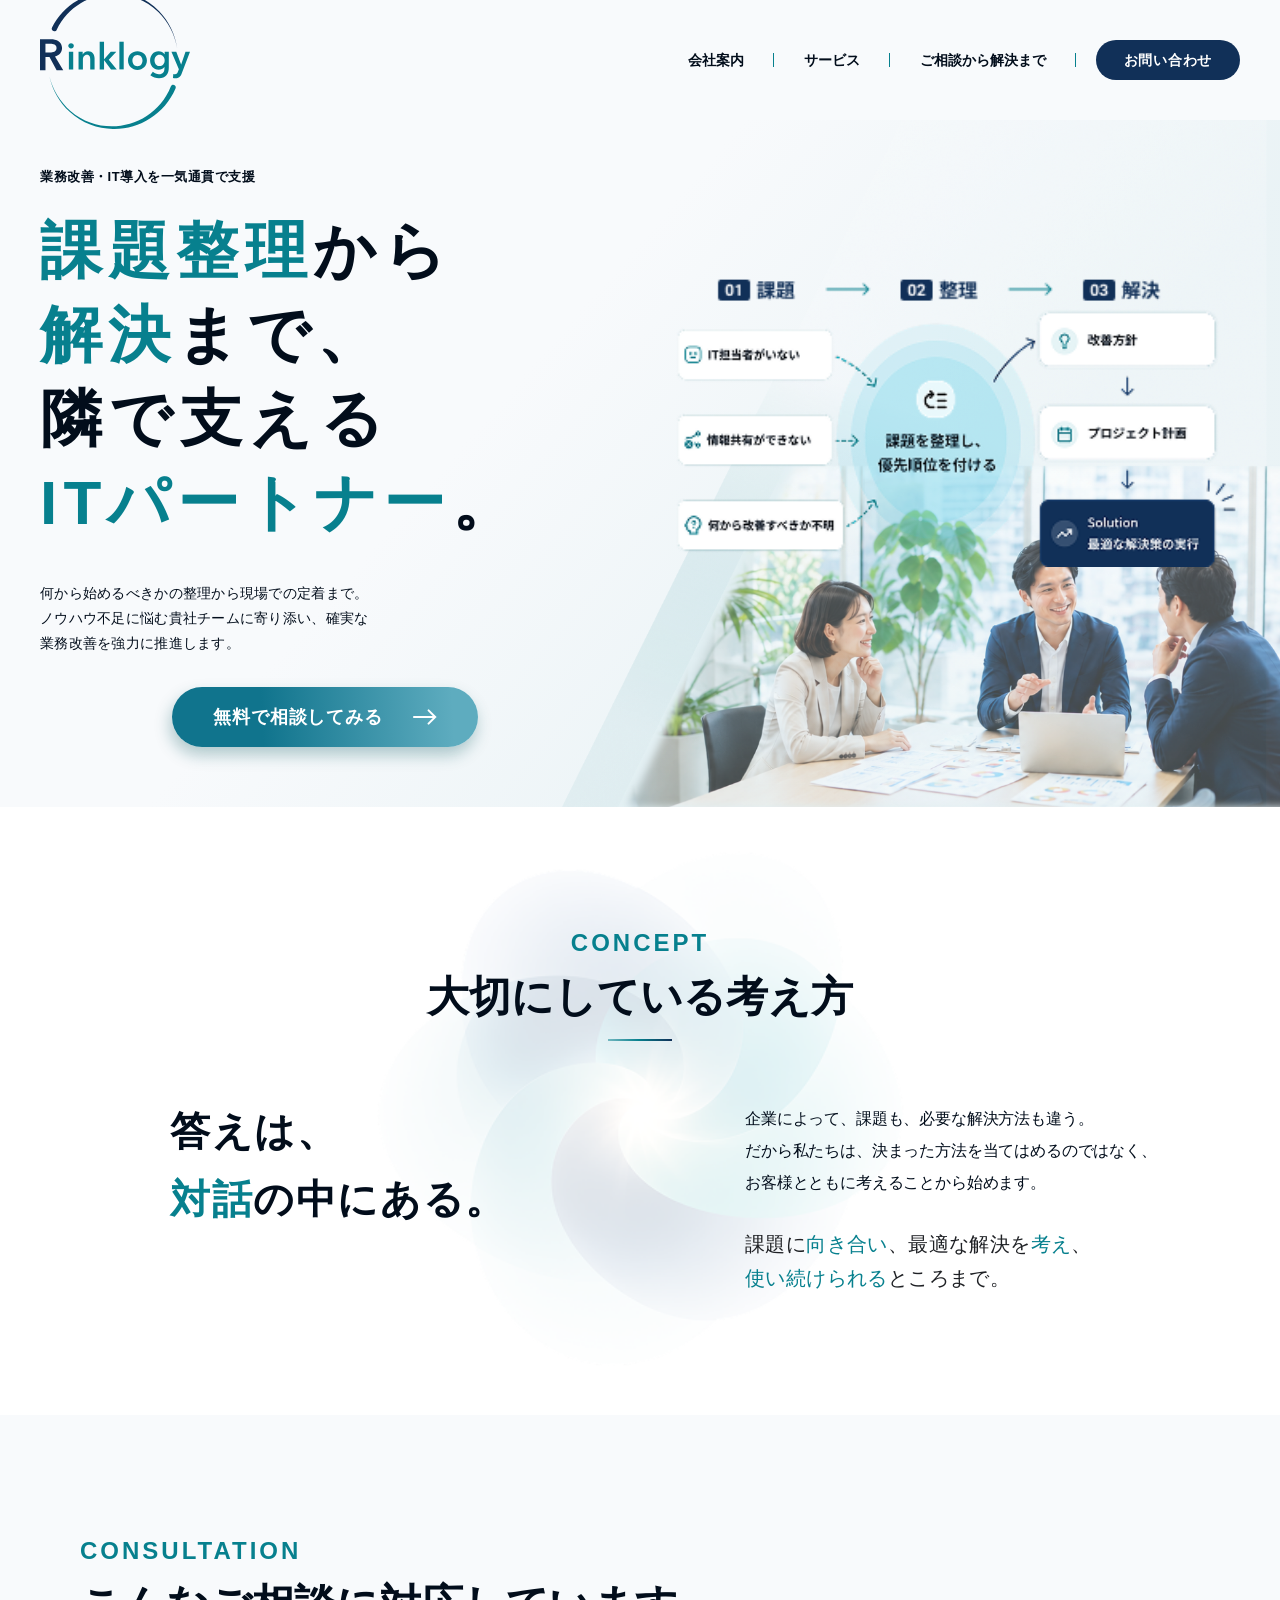
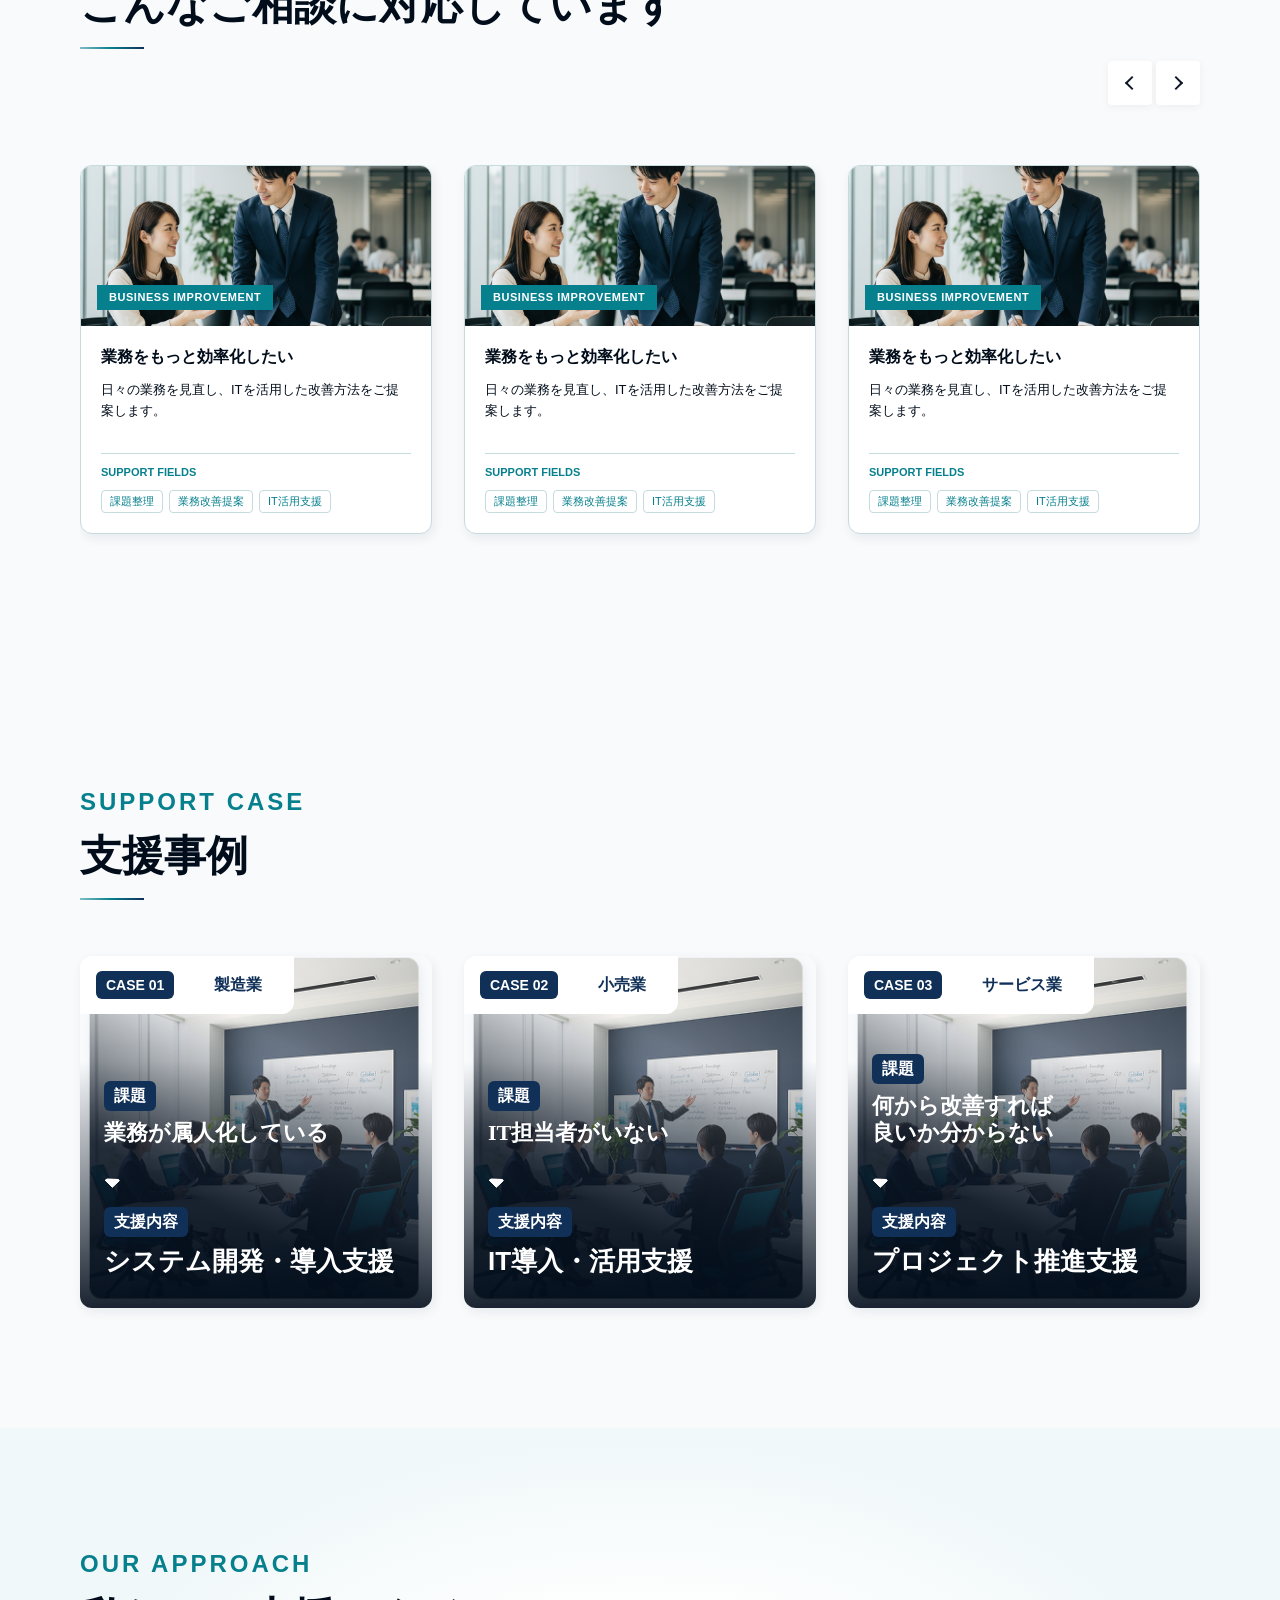
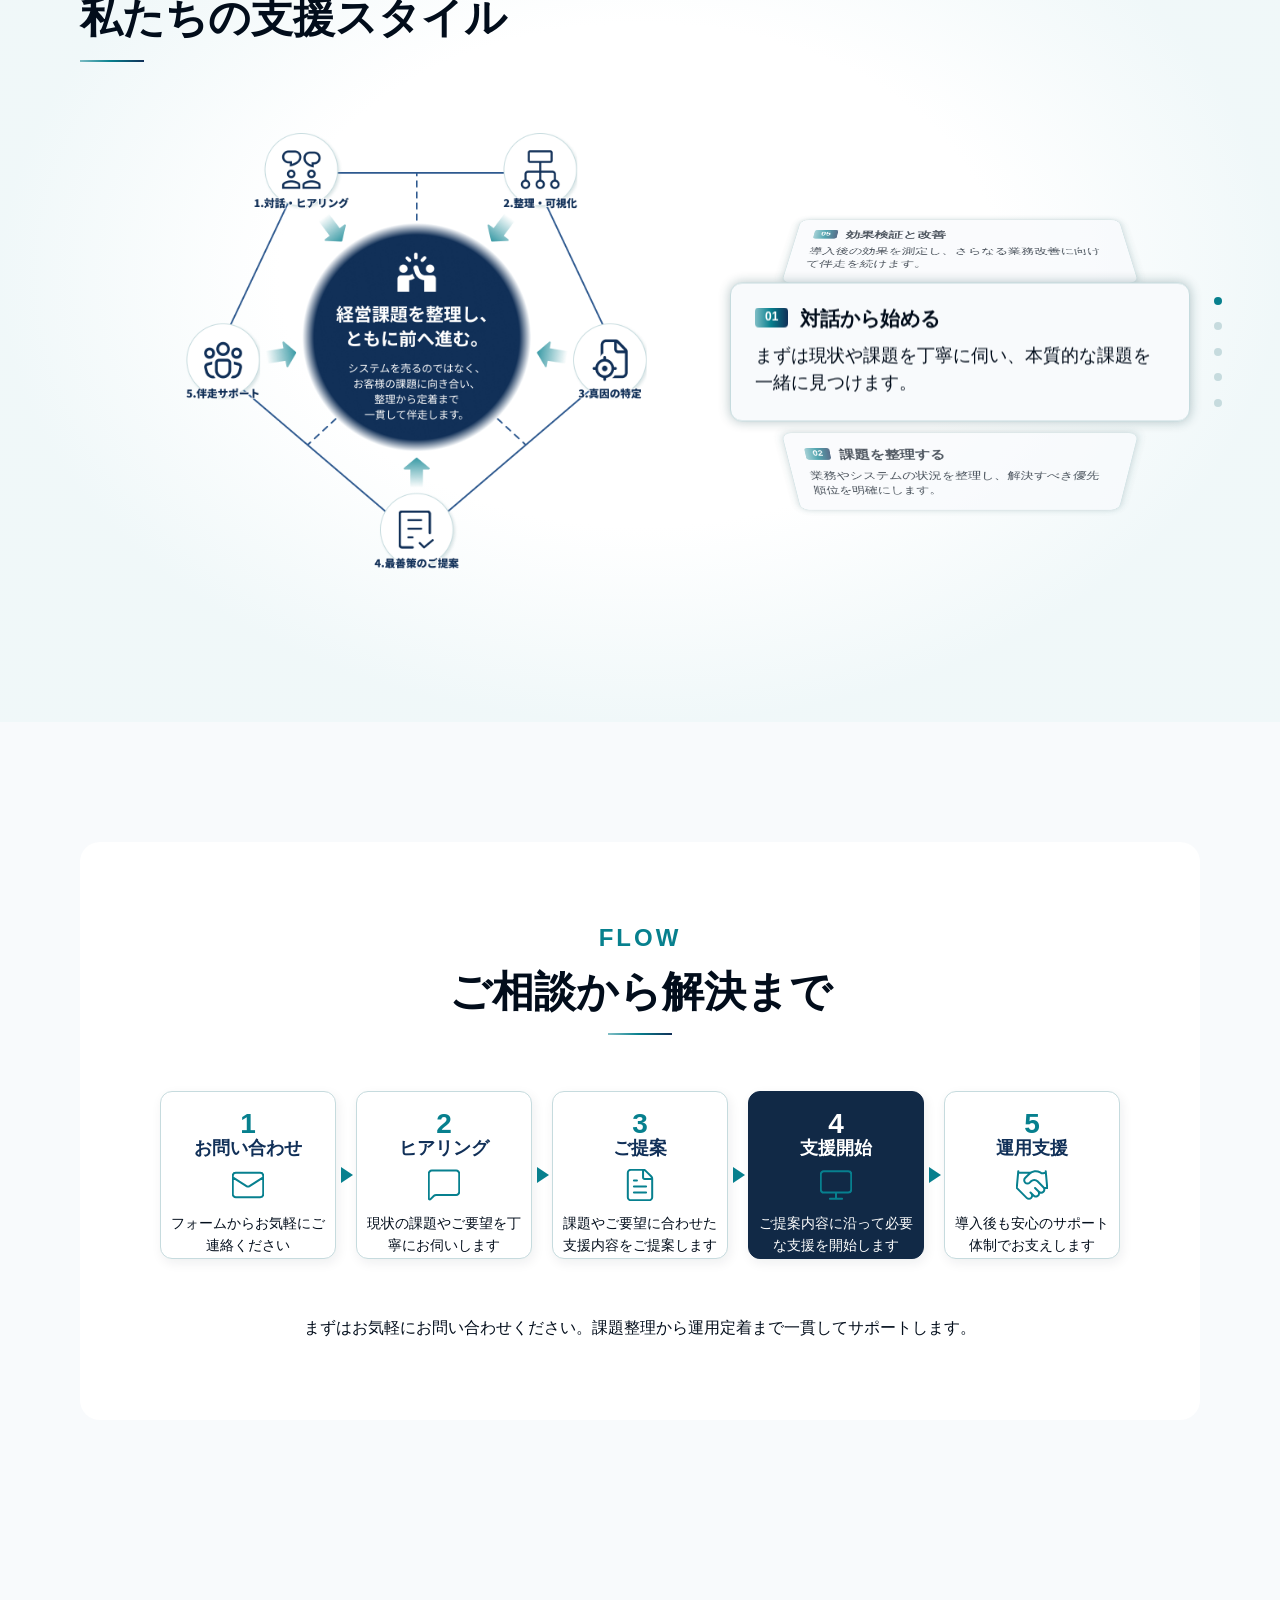
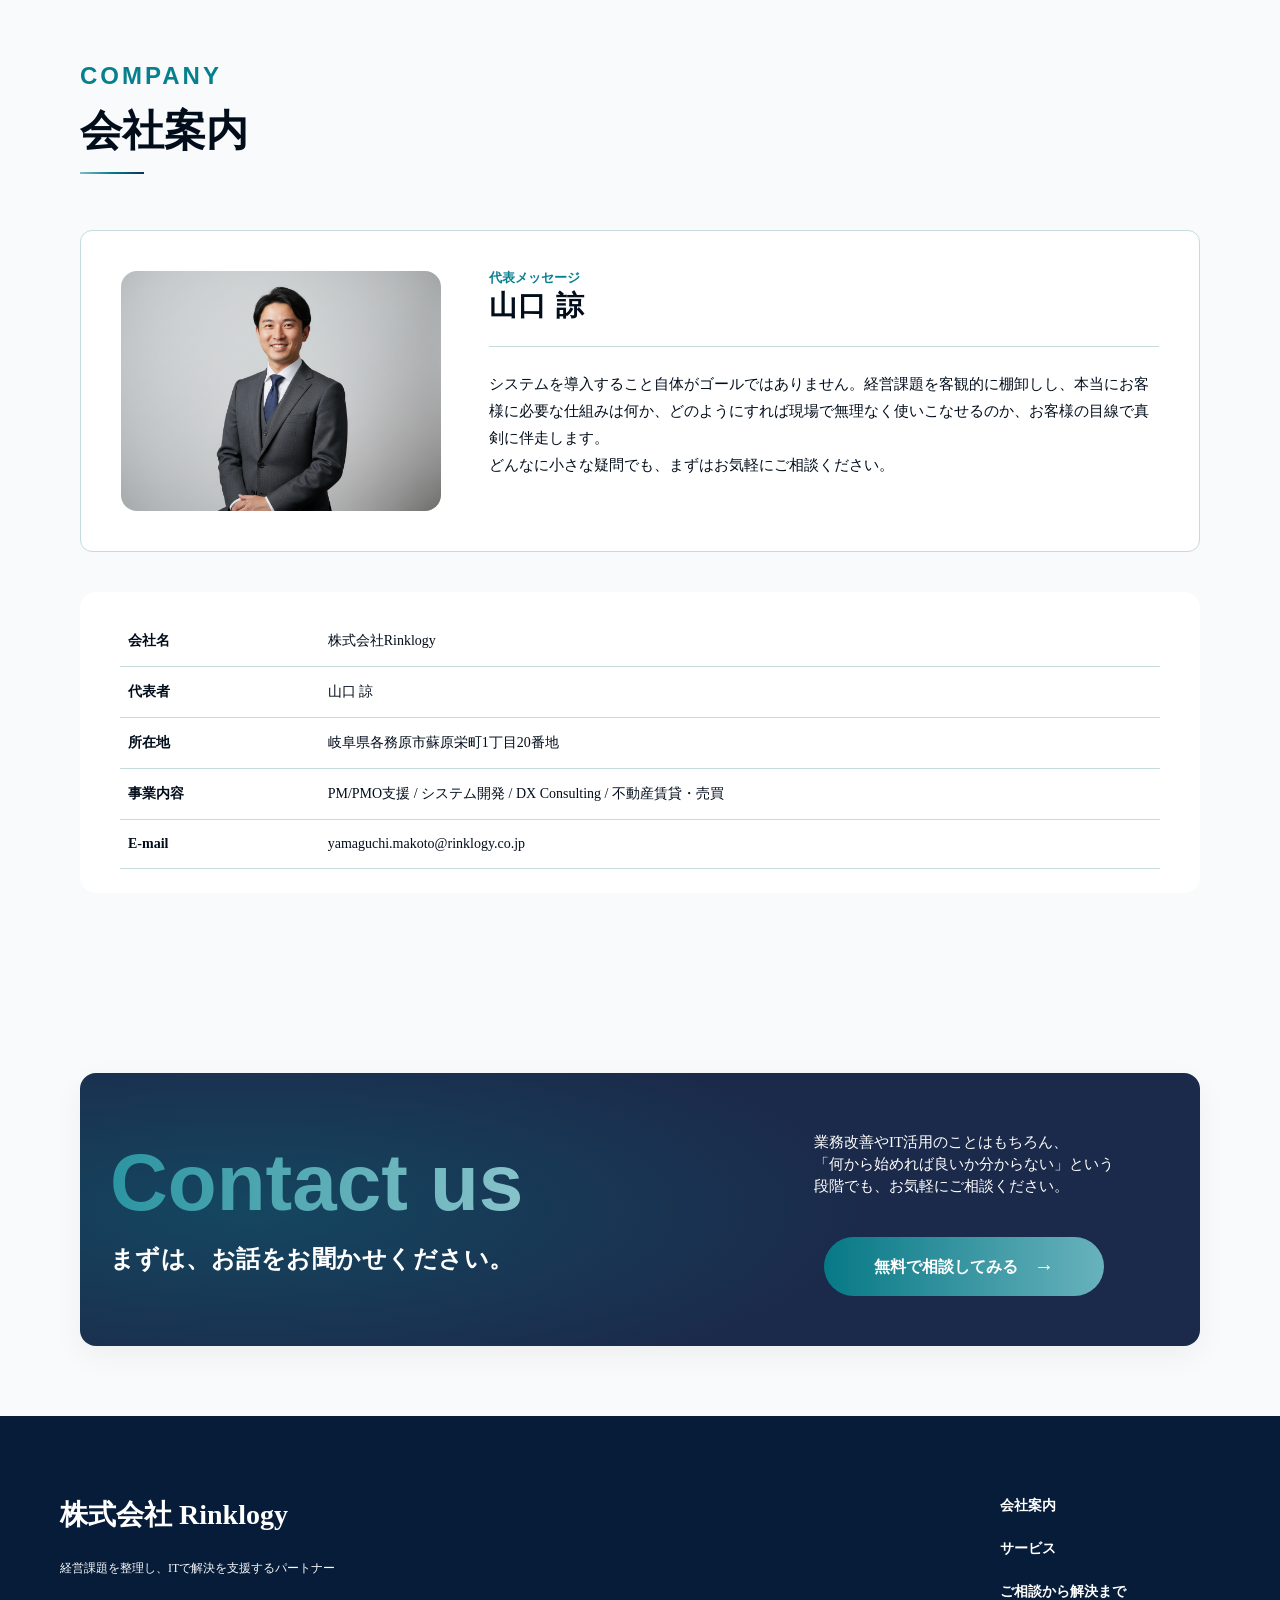
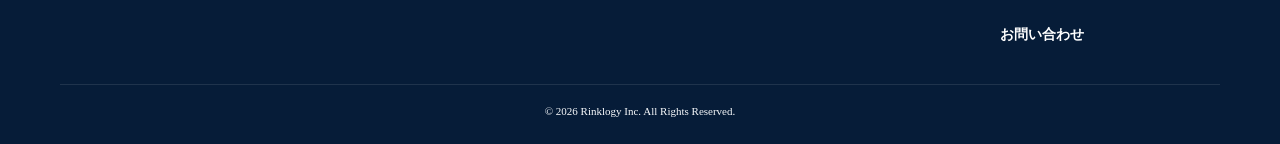
==== commit 2feeabc8: "aboutページまでコミット2" ====
--- a/index.html
+++ b/index.html
@@ -133,52 +133,55 @@
 
     <main class="l-main">
       <section class="p-hero">
-        <div class="p-hero__inner">
-          <!-- /.p-hero__inner -->
-          <p class="p-hero__desc">業務改善・IT導入を一気通貫で支援</p>
-          <h1 class="p-hero__copy">
-            <span>課題整理</span>から<br /><span>解決</span
-            >まで、<br />隣で支える<br /><span>ITパートナー</span>。
-          </h1>
-        </div>
-        <!-- ★スライダーの枠（ここから） -->
-        <div class="p-hero__image js-hero-slider">
-          <!-- 1枚目のスライド（画像） -->
-          <img
-            class="js-hero-slide is-active"
-            src="./assets/images/hero_img_1.png"
-            alt="打ち合わせの様子"
-            width="600"
-            height="400"
-            decoding="async"
-          />
-
-          <!-- 2枚目のスライド（テキストコンテンツ）枠の中に入れます -->
-          <div class="p-lead js-hero-slide">
-            <span class="p-lead__label">私たちの役割</span>
-
-            <p class="p-lead__text">
-              何から始めるべきかの整理から現場での定着まで。<br />
-              ノウハウ不足に悩む貴社チームに寄り添い、確実な<br />
-              業務改善を強力に推進します。
-            </p>
-
-            <!-- 背景の透かし文字装飾 -->
-            <div class="p-lead__deco" aria-hidden="true">OUR ROLE</div>
-          </div>
-
-          <img
-            class="js-hero-slide"
-            src="./assets/images/hero_img_3.png"
-            alt="全体の流れ"
-            width="600"
-            height="400"
-            decoding="async"
-          />
-        </div>
-        <!-- スライダーの枠（ここまで） -->
-
-        <a href="#" class="c-btn">無料で相談してみる</a>
+        <div class="p-hero__container">
+          <div class="p-hero__inner">
+            <!-- /.p-hero__inner -->
+            <p class="p-hero__desc">業務改善・IT導入を一気通貫で支援</p>
+            <h1 class="p-hero__copy">
+              <span>課題整理</span>から<br /><span>解決</span
+              >まで、<br />隣で支える<br /><span>ITパートナー</span>。
+            </h1>
+          </div>
+          <!-- ★スライダーの枠（ここから） -->
+          <div class="p-hero__image js-hero-slider">
+            <!-- 1枚目のスライド（画像） -->
+            <img
+              class="js-hero-slide is-active"
+              src="./assets/images/hero_img_1.png"
+              alt="打ち合わせの様子"
+              width="600"
+              height="400"
+              decoding="async"
+            />
+
+            <!-- 2枚目のスライド（テキストコンテンツ）枠の中に入れます -->
+            <div class="p-lead js-hero-slide">
+              <span class="p-lead__label">私たちの役割</span>
+
+              <p class="p-lead__text">
+                何から始めるべきかの整理から現場での定着まで。<br />
+                ノウハウ不足に悩む貴社チームに寄り添い、確実な<br />
+                業務改善を強力に推進します。
+              </p>
+
+              <!-- 背景の透かし文字装飾 -->
+              <div class="p-lead__deco" aria-hidden="true">OUR ROLE</div>
+            </div>
+
+            <img
+              class="js-hero-slide"
+              src="./assets/images/hero_img_3.png"
+              alt="全体の流れ"
+              width="600"
+              height="400"
+              decoding="async"
+            />
+          </div>
+          <!-- スライダーの枠（ここまで） -->
+
+          <a href="#" class="c-btn">無料で相談してみる</a>
+        </div>
+        <!-- /.p-hero__container -->
       </section>
 
       <section class="l-section p-concept">
--- a/assets/css/main.css
+++ b/assets/css/main.css
@@ -378,7 +378,7 @@
   top: 0;
   left: 0;
   width: 100%;
-  background-color: transparent;
+  background: #fff;
   z-index: 100;
   font-family: "Noto Sans JP", sans-serif;
   -webkit-transition: background-color 0.3s ease, -webkit-box-shadow 0.3s ease;
@@ -397,18 +397,18 @@
       -ms-flex-align: center;
           align-items: center;
   padding: 18px 16px 12px 16px;
+  background: var(--base_background, #f8fafc);
 }
 @media screen and (min-width: 768px) {
   .l-header__inner {
     padding: 20px 32px 10px 32px;
-    background-color: #f8fafc;
   }
 }
 @media screen and (min-width: 960px) {
   .l-header__inner {
     height: 120px;
     padding: 0 40px;
-    max-width: 1160px;
+    max-width: 1440px;
     margin: 0 auto;
     width: 100%;
   }
@@ -452,7 +452,7 @@
   margin-left: 20px;
 }
 .l-header.is-scrolled {
-  background-color: #fff;
+  background: var(--base_background, #f8fafc);
   -webkit-box-shadow: 0 2px 10px rgba(0, 0, 0, 0.1);
           box-shadow: 0 2px 10px rgba(0, 0, 0, 0.1);
 }
@@ -613,7 +613,7 @@
 
 .l-inner {
   width: 100%;
-  max-width: 1160px;
+  max-width: 1120px;
   margin: 0 auto;
 }
 
@@ -1081,7 +1081,268 @@
   background-color: #07808e !important;
 }
 
+.c-strength-card {
+  display: -webkit-box;
+  display: -ms-flexbox;
+  display: flex;
+  padding: 14px 6px 20px 6px;
+  -webkit-box-align: start;
+      -ms-flex-align: start;
+          align-items: flex-start;
+  gap: 10px;
+  -ms-flex-item-align: stretch;
+      align-self: stretch;
+  border-radius: 12px;
+  background: var(--gra-radial, radial-gradient(50% 50% at 50% 50%, rgba(255, 255, 255, 0.1) 56.25%, rgba(230, 243, 245, 0.6) 100%), #fff);
+}
+@media screen and (min-width: 768px) {
+  .c-strength-card {
+    width: 265px;
+    padding: 52px 20px 32px 20px;
+    -webkit-box-orient: vertical;
+    -webkit-box-direction: normal;
+        -ms-flex-direction: column;
+            flex-direction: column;
+    -webkit-box-align: center;
+        -ms-flex-align: center;
+            align-items: center;
+    -webkit-box-pack: center;
+        -ms-flex-pack: center;
+            justify-content: center;
+    position: relative;
+  }
+}
+.c-strength-card__header {
+  margin-bottom: 16px;
+  width: 31.4%;
+}
+.c-strength-card__img {
+  display: -webkit-box;
+  display: -ms-flexbox;
+  display: flex;
+  padding: 48px 32px 0 32px;
+  -webkit-box-orient: vertical;
+  -webkit-box-direction: normal;
+      -ms-flex-direction: column;
+          flex-direction: column;
+  -webkit-box-pack: center;
+      -ms-flex-pack: center;
+          justify-content: center;
+  -webkit-box-align: center;
+      -ms-flex-align: center;
+          align-items: center;
+}
+@media screen and (min-width: 768px) {
+  .c-strength-card__img {
+    margin: 0 auto;
+  }
+}
+.c-strength-card__num {
+  display: -webkit-box;
+  display: -ms-flexbox;
+  display: flex;
+  font-size: 13px;
+  color: var(--logo2, #07808e);
+  font-weight: 700;
+  margin-bottom: 4px;
+  border-radius: 12px 0;
+  background: #fff;
+  width: 93px;
+  height: 28px;
+  -webkit-box-pack: center;
+      -ms-flex-pack: center;
+          justify-content: center;
+  -webkit-box-align: center;
+      -ms-flex-align: center;
+          align-items: center;
+}
+@media screen and (min-width: 768px) {
+  .c-strength-card__num {
+    position: absolute;
+    top: 0;
+    left: 0;
+    width: 111px;
+    height: 38px;
+  }
+}
+.c-strength-card__title {
+  display: -webkit-box;
+  display: -ms-flexbox;
+  display: flex;
+  -webkit-box-orient: vertical;
+  -webkit-box-direction: normal;
+      -ms-flex-direction: column;
+          flex-direction: column;
+  -webkit-box-pack: start;
+      -ms-flex-pack: start;
+          justify-content: flex-start;
+  -webkit-box-align: start;
+      -ms-flex-align: start;
+          align-items: flex-start;
+}
+@media screen and (min-width: 768px) {
+  .c-strength-card__title {
+    -webkit-box-pack: center;
+        -ms-flex-pack: center;
+            justify-content: center;
+    -webkit-box-align: center;
+        -ms-flex-align: center;
+            align-items: center;
+  }
+}
+.c-strength-card__title h3 {
+  font-size: 18px;
+  font-weight: 700;
+  color: var(--text-black, #020d1b);
+  line-height: 1.4;
+}
+.c-strength-card__title strong {
+  background: var(--gra_01, linear-gradient(90deg, rgba(7, 128, 142, 0.5) 0%, #07808e 48.08%, #113058 100%));
+  background-clip: text;
+  -webkit-background-clip: text;
+  -webkit-text-fill-color: transparent;
+  font-family: "Noto Sans JP";
+  font-size: 18px;
+  font-style: normal;
+  font-weight: 700;
+  line-height: 140%;
+}
+.c-strength-card__body {
+  display: -webkit-box;
+  display: -ms-flexbox;
+  display: flex;
+  gap: 16px;
+  -webkit-box-orient: vertical;
+  -webkit-box-direction: normal;
+      -ms-flex-direction: column;
+          flex-direction: column;
+  -webkit-box-align: start;
+      -ms-flex-align: start;
+          align-items: flex-start;
+  width: 65%;
+}
+@media screen and (min-width: 768px) {
+  .c-strength-card__body {
+    width: 100%;
+    -webkit-box-align: center;
+        -ms-flex-align: center;
+            align-items: center;
+  }
+}
+.c-strength-card__icon {
+  width: 48px;
+  -ms-flex-negative: 0;
+      flex-shrink: 0;
+}
+@media screen and (min-width: 768px) {
+  .c-strength-card__icon {
+    width: 60px;
+    height: 60px;
+    -ms-flex-negative: 0;
+        flex-shrink: 0;
+    aspect-ratio: 1/1;
+  }
+}
+.c-strength-card__text {
+  font-size: 14px;
+  color: #4a5568;
+  line-height: 1.6;
+}
+
+.c-value-list {
+  display: -webkit-box;
+  display: -ms-flexbox;
+  display: flex;
+  -webkit-box-orient: vertical;
+  -webkit-box-direction: normal;
+      -ms-flex-direction: column;
+          flex-direction: column;
+  -webkit-box-align: start;
+      -ms-flex-align: start;
+          align-items: flex-start;
+  gap: 28px;
+  -ms-flex-item-align: stretch;
+      align-self: stretch;
+  width: 100%;
+}
+@media screen and (min-width: 960px) {
+  .c-value-list {
+    gap: 48px;
+  }
+}
+.c-value-list__item {
+  display: -webkit-box;
+  display: -ms-flexbox;
+  display: flex;
+  -webkit-box-orient: vertical;
+  -webkit-box-direction: normal;
+      -ms-flex-direction: column;
+          flex-direction: column;
+  -webkit-box-align: start;
+      -ms-flex-align: start;
+          align-items: flex-start;
+  gap: 6px;
+  -ms-flex-item-align: stretch;
+      align-self: stretch;
+}
+@media screen and (min-width: 768px) {
+  .c-value-list__item {
+    -webkit-box-orient: horizontal;
+    -webkit-box-direction: normal;
+        -ms-flex-direction: row;
+            flex-direction: row;
+    gap: 60px;
+  }
+}
+@media screen and (min-width: 960px) {
+  .c-value-list__item {
+    gap: 140px;
+  }
+}
+.c-value-list__item dt {
+  color: var(--text-black, #020d1b);
+  font-family: "Noto Sans JP";
+  font-size: 18px;
+  font-style: normal;
+  font-weight: 700;
+  line-height: normal;
+}
+@media screen and (min-width: 768px) {
+  .c-value-list__item dt {
+    width: 42.5%;
+  }
+}
+@media screen and (min-width: 960px) {
+  .c-value-list__item dt {
+    width: 27.6%;
+  }
+}
+.c-value-list__item dd {
+  color: var(--text-black, #020d1b);
+  font-family: "Noto Sans JP";
+  font-size: 14px;
+  font-style: normal;
+  font-weight: 400;
+  line-height: 22px; /* 157.143% */
+}
+@media screen and (min-width: 768px) {
+  .c-value-list__item dd {
+    width: 49.1%;
+    font-size: 16px;
+    line-height: 28px; /* 175% */
+  }
+}
+@media screen and (min-width: 960px) {
+  .c-value-list__item dd {
+    width: 59.8%;
+  }
+}
+
 .p-hero {
+  position: relative;
+  overflow: hidden;
+}
+.p-hero__container {
   display: -webkit-box;
   display: -ms-flexbox;
   display: flex;
@@ -1094,88 +1355,14 @@
       -ms-flex-align: start;
           align-items: flex-start;
   gap: 24px;
-  -ms-flex-item-align: stretch;
-      align-self: stretch;
+  position: relative;
+  z-index: 3;
+  width: 100%;
   background-image: linear-gradient(311deg, rgba(7, 128, 142, 0.06) 27.27%, rgba(248, 250, 252, 0.15) 50.58%);
   background-color: #f8fafc;
 }
-.p-hero__inner {
-  display: -webkit-box;
-  display: -ms-flexbox;
-  display: flex;
-  padding: 0.8rem;
-  -webkit-box-orient: vertical;
-  -webkit-box-direction: normal;
-      -ms-flex-direction: column;
-          flex-direction: column;
-  -webkit-box-align: start;
-      -ms-flex-align: start;
-          align-items: flex-start;
-  gap: 24px;
-  -ms-flex-item-align: stretch;
-      align-self: stretch;
-}
-.p-hero__desc {
-  margin: 0;
-  color: #020d1b;
-  font-family: "Noto Sans JP", sans-serif;
-  font-size: 13px;
-  font-weight: 700;
-  letter-spacing: 0.52px;
-}
-.p-hero__copy {
-  margin: 0;
-  -ms-flex-item-align: stretch;
-      align-self: stretch;
-  color: #020d1b;
-  font-family: "Noto Sans JP", sans-serif;
-  font-weight: 900;
-  font-size: 32px;
-  line-height: 1.34;
-  letter-spacing: 0.64px;
-}
-.p-hero__copy span {
-  color: #07808e;
-  font-weight: 900;
-  font-size: 42px;
-  line-height: 1.34;
-  letter-spacing: 0.84px;
-}
-.p-hero__image {
-  position: relative;
-  width: 100%;
-  height: 185px;
-  -ms-flex-item-align: stretch;
-      align-self: stretch;
-  border-radius: 8px;
-  overflow: hidden;
-  -webkit-box-shadow: 0 4px 20px rgba(0, 0, 0, 0.05);
-          box-shadow: 0 4px 20px rgba(0, 0, 0, 0.05);
-}
-.p-hero__image .js-hero-slide {
-  position: absolute;
-  top: 0;
-  left: 0;
-  width: 100%;
-  height: 100%;
-  opacity: 0;
-  visibility: hidden;
-  -webkit-transition: opacity 1.2s ease-in-out, visibility 1.2s ease-in-out;
-  transition: opacity 1.2s ease-in-out, visibility 1.2s ease-in-out;
-  z-index: 1;
-}
-.p-hero__image .js-hero-slide[src] {
-  -o-object-fit: contain;
-     object-fit: contain;
-  background-color: #fff;
-}
-.p-hero__image .js-hero-slide.is-active {
-  opacity: 1;
-  visibility: visible;
-  z-index: 2;
-}
-@media screen and (min-width: 768px) {
-  .p-hero {
+@media screen and (min-width: 768px) {
+  .p-hero__container {
     display: grid;
     grid-template-columns: 1fr 1fr;
     grid-template-areas: "title photo" "lead  photo" "btn   photo";
@@ -1186,10 +1373,10 @@
     gap: 20px;
     background-image: linear-gradient(311deg, rgba(7, 128, 142, 0.06) 27.27%, rgba(248, 250, 252, 0.15) 57.16%);
     background-color: #f8fafc;
-    position: relative;
-    z-index: 0;
-  }
-  .p-hero::before {
+  }
+}
+@media screen and (min-width: 768px) and (min-width: 768px) {
+  .p-hero__container::before {
     content: "";
     position: absolute;
     right: 0;
@@ -1203,15 +1390,79 @@
     z-index: 1;
     pointer-events: none;
   }
-  .p-hero__inner, .p-hero__copy,
-  .p-hero > .c-btn {
-    position: relative;
-    z-index: 3;
-  }
+}
+@media screen and (min-width: 960px) {
+  .p-hero__container {
+    max-width: 1440px;
+    margin: 0 auto;
+    -webkit-column-gap: 60px;
+       -moz-column-gap: 60px;
+            column-gap: 60px;
+  }
+}
+@media screen and (min-width: 960px) and (min-width: 960px) {
+  .p-hero__container::before {
+    background-image: url("/assets/images/background_image_pc.png");
+    width: 901px;
+    height: 736px;
+  }
+}
+@media screen and (min-width: 768px) {
+  .p-hero__container > .c-btn {
+    grid-area: btn;
+    margin-top: 10px;
+    justify-self: start;
+  }
+}
+.p-hero__inner {
+  display: -webkit-box;
+  display: -ms-flexbox;
+  display: flex;
+  padding: 0.8rem;
+  -webkit-box-orient: vertical;
+  -webkit-box-direction: normal;
+      -ms-flex-direction: column;
+          flex-direction: column;
+  -webkit-box-align: start;
+      -ms-flex-align: start;
+          align-items: flex-start;
+  gap: 24px;
+  -ms-flex-item-align: stretch;
+      align-self: stretch;
+}
+@media screen and (min-width: 768px) {
   .p-hero__inner {
     grid-area: title;
     padding: 0;
   }
+}
+.p-hero__desc {
+  margin: 0;
+  color: #020d1b;
+  font-family: "Noto Sans JP", sans-serif;
+  font-size: 13px;
+  font-weight: 700;
+  letter-spacing: 0.52px;
+}
+.p-hero__copy {
+  margin: 0;
+  -ms-flex-item-align: stretch;
+      align-self: stretch;
+  color: #020d1b;
+  font-family: "Noto Sans JP", sans-serif;
+  font-weight: 900;
+  font-size: 32px;
+  line-height: 1.34;
+  letter-spacing: 0.64px;
+}
+.p-hero__copy span {
+  color: #07808e;
+  font-weight: 900;
+  font-size: 42px;
+  line-height: 1.34;
+  letter-spacing: 0.84px;
+}
+@media screen and (min-width: 768px) {
   .p-hero__copy {
     font-size: 42px;
     line-height: 1.25;
@@ -1221,6 +1472,53 @@
     font-size: 42px;
     letter-spacing: 0.84px;
   }
+}
+@media screen and (min-width: 960px) {
+  .p-hero__copy {
+    font-size: 62px;
+    line-height: normal;
+    letter-spacing: 7.44px;
+  }
+  .p-hero__copy span {
+    font-size: 62px;
+    line-height: normal;
+    letter-spacing: 6.2px;
+  }
+}
+.p-hero__image {
+  position: relative;
+  width: 100%;
+  height: 185px;
+  -ms-flex-item-align: stretch;
+      align-self: stretch;
+  border-radius: 8px;
+  overflow: hidden;
+  -webkit-box-shadow: 0 4px 20px rgba(0, 0, 0, 0.05);
+          box-shadow: 0 4px 20px rgba(0, 0, 0, 0.05);
+}
+.p-hero__image .js-hero-slide {
+  position: absolute;
+  top: 0;
+  left: 0;
+  width: 100%;
+  height: 100%;
+  opacity: 0;
+  visibility: hidden;
+  -webkit-transition: opacity 1.2s ease-in-out, visibility 1.2s ease-in-out;
+  transition: opacity 1.2s ease-in-out, visibility 1.2s ease-in-out;
+  z-index: 1;
+}
+.p-hero__image .js-hero-slide[src] {
+  -o-object-fit: contain;
+     object-fit: contain;
+  background-color: #fff;
+}
+.p-hero__image .js-hero-slide.is-active {
+  opacity: 1;
+  visibility: visible;
+  z-index: 2;
+}
+@media screen and (min-width: 768px) {
   .p-hero__image {
     display: contents;
   }
@@ -1247,49 +1545,12 @@
     display: block !important;
     margin: 0 auto;
   }
-  .p-hero .p-lead {
-    grid-area: lead;
-    display: block !important;
-    margin-top: 16px;
-  }
-  .p-hero .p-lead__deco, .p-hero .p-lead__label {
-    display: none !important;
-  }
-  .p-hero .p-lead__text {
-    display: block;
-    font-size: 14px;
-    line-height: 1.8;
-    color: #020d1b;
-    position: relative;
-    z-index: 3;
-  }
-  .p-hero > .c-btn {
-    grid-area: btn;
-    margin-top: 10px;
-    justify-self: start;
-  }
-}
-@media screen and (min-width: 960px) {
-  .p-hero {
-    padding-left: max(40px, 50% - 580px);
-    padding-right: max(40px, 50% - 580px);
-    grid-template-columns: 1fr 1fr;
-    -webkit-column-gap: 60px;
-       -moz-column-gap: 60px;
-            column-gap: 60px;
-  }
-  .p-hero::before {
-    background-image: url("/assets/images/background_image_pc.png");
-    width: 901px;
-    height: 736px;
-  }
-  .p-hero__copy {
-    font-size: 62px;
-    letter-spacing: 7.44px;
-  }
-  .p-hero__copy span {
-    font-size: 62px;
-    letter-spacing: 6.2px;
+}
+@media screen and (min-width: 960px) {
+  .p-hero__image img.js-hero-slide:nth-of-type(2) {
+    -webkit-transform: translateY(-40px);
+            transform: translateY(-40px);
+    max-width: 100% !important;
   }
 }
 
@@ -1468,50 +1729,64 @@
     -ms-flex-item-align: stretch;
         align-self: stretch;
     border-radius: 16px;
-    border: 1px solid var(--border, #c6dbde);
     background: #fff;
     margin-top: 40px;
   }
 }
-@media screen and (min-width: 768px) {
-  .p-company__outline-row {
-    display: -webkit-box;
-    display: -ms-flexbox;
-    display: flex;
-    -webkit-box-orient: horizontal;
-    -webkit-box-direction: normal;
-        -ms-flex-direction: row;
-            flex-direction: row;
-    -webkit-box-align: center;
-        -ms-flex-align: center;
-            align-items: center;
-    padding: 24px 0;
-    border-bottom: 1px solid #e2e8f0;
-  }
-  .p-company__outline-row:first-child {
-    padding-top: 0;
-  }
-  .p-company__outline-row:last-child {
-    border-bottom: none;
-    padding-bottom: 0;
-  }
+.p-company__outline-row {
+  display: -webkit-box;
+  display: -ms-flexbox;
+  display: flex;
+  padding: 16px 8px;
+  -webkit-box-align: start;
+      -ms-flex-align: start;
+          align-items: flex-start;
+  -ms-flex-item-align: stretch;
+      align-self: stretch;
+  border-bottom: 1px solid var(--border, #c6dbde);
+}
+.p-company__outline-list {
+  width: 100%;
+}
+.p-company__outline-list dt {
+  width: 28%;
+  color: var(--text-black, #020d1b);
+  font-family: "Noto Sans JP";
+  font-size: 14px;
+  font-style: normal;
+  font-weight: 700;
+  line-height: normal;
 }
 @media screen and (min-width: 768px) {
   .p-company__outline-list dt {
-    width: 200px;
+    width: 30.8%;
     font-weight: 700;
     color: var(--text-black, #020d1b);
     font-size: 14px;
   }
 }
+@media screen and (min-width: 960px) {
+  .p-company__outline-list dt {
+    width: 19.5%;
+  }
+}
+.p-company__outline-list dd {
+  width: 72%;
+  color: var(--text-black, #020d1b);
+  font-family: "Noto Sans JP";
+  font-size: 14px;
+  font-style: normal;
+  font-weight: 400;
+  line-height: normal;
+}
 @media screen and (min-width: 768px) {
   .p-company__outline-list dd {
-    width: 432px;
-    color: var(--text-black, #020d1b);
-    font-family: "Noto Sans JP", sans-serif;
-    font-size: 14px;
-    font-weight: 400;
-    line-height: normal;
+    width: 69.2%;
+  }
+}
+@media screen and (min-width: 960px) {
+  .p-company__outline-list dd {
+    width: 80%;
   }
 }
 
@@ -2363,6 +2638,12 @@
           align-items: center;
   gap: 10px;
   width: 100%;
+}
+@media screen and (min-width: 768px) {
+  .p-approach__inner {
+    height: auto;
+    min-height: 400px;
+  }
 }
 @media screen and (min-width: 960px) {
   .p-approach__inner {
@@ -3195,6 +3476,653 @@
   font-weight: normal;
 }
 
+.p-about-message {
+  background: #fff;
+}
+.p-about-message__container {
+  display: -webkit-box;
+  display: -ms-flexbox;
+  display: flex;
+  padding: 64px 8px;
+  -webkit-box-orient: vertical;
+  -webkit-box-direction: normal;
+      -ms-flex-direction: column;
+          flex-direction: column;
+  -webkit-box-align: start;
+      -ms-flex-align: start;
+          align-items: flex-start;
+  gap: 32px;
+}
+@media screen and (min-width: 768px) {
+  .p-about-message__container {
+    padding: 80px 20px;
+    gap: 56px;
+  }
+}
+@media screen and (min-width: 960px) {
+  .p-about-message__container {
+    padding: 120px 0;
+  }
+}
+.p-about-message__content {
+  display: grid;
+  grid-template-columns: 80px 1fr;
+  -webkit-column-gap: 20px;
+     -moz-column-gap: 20px;
+          column-gap: 20px;
+}
+@media screen and (min-width: 768px) {
+  .p-about-message__content {
+    grid-template-columns: 289px 1fr;
+    -webkit-column-gap: 40px;
+       -moz-column-gap: 40px;
+            column-gap: 40px;
+  }
+}
+@media screen and (min-width: 960px) {
+  .p-about-message__content {
+    grid-template-columns: 400px 1fr;
+    -webkit-column-gap: 56px;
+       -moz-column-gap: 56px;
+            column-gap: 56px;
+  }
+}
+.p-about-message__img {
+  grid-column: 1/2;
+  grid-row: 1/2;
+  width: 100%;
+  height: 80px;
+  border-radius: 50%;
+  -o-object-fit: cover;
+     object-fit: cover;
+}
+@media screen and (min-width: 768px) {
+  .p-about-message__img {
+    grid-row: 1/3;
+    width: 289px;
+    height: 260px;
+    border-radius: 16px;
+  }
+}
+@media screen and (min-width: 960px) {
+  .p-about-message__img {
+    width: 400px;
+    height: 360px;
+  }
+}
+.p-about-message__name-wrap {
+  grid-column: 2/3;
+  grid-row: 1/2;
+  display: -webkit-box;
+  display: -ms-flexbox;
+  display: flex;
+  -webkit-box-orient: vertical;
+  -webkit-box-direction: normal;
+      -ms-flex-direction: column;
+          flex-direction: column;
+  -webkit-box-pack: center;
+      -ms-flex-pack: center;
+          justify-content: center;
+  gap: 8px;
+}
+@media screen and (min-width: 768px) {
+  .p-about-message__name-wrap {
+    -webkit-box-pack: end;
+        -ms-flex-pack: end;
+            justify-content: flex-end;
+    padding-bottom: 24px;
+    border-bottom: 1px solid #c6dbde;
+  }
+}
+.p-about-message__role {
+  display: block;
+  color: var(--logo2, #07808e);
+  font-family: "Noto Sans JP";
+  font-size: 12px;
+  font-weight: 700;
+}
+.p-about-message__name {
+  color: var(--text-black, #020d1b);
+  font-family: "Noto Sans JP";
+  font-size: 20px;
+  font-weight: 700;
+}
+@media screen and (min-width: 960px) {
+  .p-about-message__name {
+    font-size: 24px;
+  }
+}
+.p-about-message__body {
+  grid-column: 1/3;
+  grid-row: 2/3;
+  border-top: 1px solid #c6dbde;
+  margin-top: 24px;
+  padding-top: 24px;
+}
+@media screen and (min-width: 768px) {
+  .p-about-message__body {
+    grid-column: 2/3;
+    grid-row: 2/3;
+    border-top: none;
+    margin-top: 0;
+    padding-top: 24px;
+  }
+}
+.p-about-message__text {
+  color: var(--text-black, #020d1b);
+  font-family: "Noto Sans JP";
+  font-size: 15px;
+  line-height: 24px;
+}
+@media screen and (min-width: 960px) {
+  .p-about-message__text {
+    font-size: 16px;
+    line-height: 28px;
+  }
+}
+.p-about-message__text span {
+  color: var(--text-black, #020d1b);
+  font-size: 15px;
+  font-weight: 700;
+  line-height: 24px;
+}
+@media screen and (min-width: 960px) {
+  .p-about-message__text span {
+    font-size: 16px;
+    line-height: 28px;
+  }
+}
+
+/* ========================================
+   4. Object / Project
+   ======================================== */
+.p-page-hero {
+  position: relative;
+  background: #f8fafc;
+  padding: 60px 0;
+  overflow: hidden;
+}
+.p-page-hero__inner {
+  position: relative;
+  z-index: 2;
+  display: -webkit-box;
+  display: -ms-flexbox;
+  display: flex;
+  height: 456px;
+  padding: 76px 8px 0 8px;
+  -webkit-box-orient: vertical;
+  -webkit-box-direction: normal;
+      -ms-flex-direction: column;
+          flex-direction: column;
+  -webkit-box-align: start;
+      -ms-flex-align: start;
+          align-items: flex-start;
+  gap: 48px;
+  -ms-flex-item-align: stretch;
+      align-self: stretch;
+}
+@media screen and (min-width: 768px) {
+  .p-page-hero__inner {
+    height: 560px;
+    padding: 120px 20px 0 20px;
+  }
+}
+@media screen and (min-width: 960px) {
+  .p-page-hero__inner {
+    height: 590px;
+    padding: 120px 0 0;
+    -webkit-box-orient: vertical;
+    -webkit-box-direction: normal;
+        -ms-flex-direction: column;
+            flex-direction: column;
+    -webkit-box-align: start;
+        -ms-flex-align: start;
+            align-items: flex-start;
+    gap: 48px;
+  }
+}
+.p-page-hero__title {
+  margin-bottom: 28px;
+}
+@media screen and (min-width: 768px) {
+  .p-page-hero__title {
+    margin-bottom: 40px;
+  }
+}
+.p-page-hero__title-en {
+  display: block;
+  color: var(--color-primary);
+  line-height: 1;
+  font-family: Roboto;
+  font-size: 68px;
+  font-style: normal;
+  font-weight: 800;
+  line-height: normal;
+  opacity: 0.85;
+  background: var(--Contact-gra, linear-gradient(90deg, #2b95a1 0%, #88c3ca 100%));
+  background-clip: text;
+  -webkit-background-clip: text;
+  -webkit-text-fill-color: transparent;
+}
+@media screen and (min-width: 768px) {
+  .p-page-hero__title-en {
+    font-size: 100px;
+  }
+}
+.p-page-hero__title-ja {
+  color: var(--logo1, #113058);
+  font-family: "Noto Sans JP";
+  font-size: 24px;
+  font-style: normal;
+  font-weight: 900;
+  line-height: normal;
+}
+@media screen and (min-width: 768px) {
+  .p-page-hero__title-ja {
+    font-size: 32px;
+  }
+}
+.p-page-hero__copy {
+  color: var(--text-black, #020d1b);
+  font-family: "Noto Sans JP";
+  font-size: 14px;
+  font-style: normal;
+  font-weight: 400;
+  line-height: 180%; /* 25.2px */
+}
+@media screen and (min-width: 768px) {
+  .p-page-hero__copy {
+    color: var(--text-black, #020d1b);
+    font-size: 16px;
+    line-height: 180%; /* 28.8px */
+  }
+}
+.p-page-hero__deco {
+  position: absolute;
+  top: 50%;
+  right: 10%;
+  width: 250px;
+  height: 250px;
+  background: radial-gradient(circle, rgba(0, 125, 153, 0.1) 0%, rgba(255, 255, 255, 0) 70%);
+  border-radius: 50%;
+  z-index: 1;
+}
+@media screen and (min-width: 768px) {
+  .p-page-hero__deco {
+    width: 390px;
+    height: 390px;
+    aspect-ratio: 1/1;
+  }
+}
+@media screen and (min-width: 960px) {
+  .p-page-hero__deco {
+    top: 25%;
+    width: 650px;
+    height: 650px;
+  }
+}
+.p-page-hero__deco img {
+  position: absolute;
+  width: 100%;
+  right: -78px;
+  bottom: 70px;
+  opacity: 0.4;
+  background: url(<path-to-image>)/cover no-repeat;
+}
+@media screen and (min-width: 768px) {
+  .p-page-hero__deco img {
+    opacity: 0.7;
+    background: url(<path-to-image>)/cover no-repeat;
+  }
+}
+
+.p-about-mission {
+  background: var(--base_background, #f8fafc);
+}
+.p-about-mission__container {
+  display: -webkit-box;
+  display: -ms-flexbox;
+  display: flex;
+  padding: 40px 8px 64px;
+  -webkit-box-orient: vertical;
+  -webkit-box-direction: normal;
+      -ms-flex-direction: column;
+          flex-direction: column;
+  -webkit-box-align: start;
+      -ms-flex-align: start;
+          align-items: flex-start;
+  gap: 32px;
+  -ms-flex-item-align: stretch;
+      align-self: stretch;
+}
+@media screen and (min-width: 768px) {
+  .p-about-mission__container {
+    padding: 80px 20px;
+    gap: 56px;
+  }
+}
+@media screen and (min-width: 960px) {
+  .p-about-mission__container {
+    padding: 140px 0 100px;
+    gap: 120px;
+  }
+}
+.p-about-mission__content {
+  display: -webkit-box;
+  display: -ms-flexbox;
+  display: flex;
+  -webkit-box-orient: vertical;
+  -webkit-box-direction: normal;
+      -ms-flex-direction: column;
+          flex-direction: column;
+  -webkit-box-align: start;
+      -ms-flex-align: start;
+          align-items: flex-start;
+  gap: 40px;
+}
+@media screen and (min-width: 768px) {
+  .p-about-mission__content {
+    gap: 56px;
+  }
+}
+@media screen and (min-width: 960px) {
+  .p-about-mission__content {
+    width: 100%;
+    gap: 120px;
+  }
+}
+.p-about-mission__top {
+  display: -webkit-box;
+  display: -ms-flexbox;
+  display: flex;
+  -webkit-box-orient: vertical;
+  -webkit-box-direction: normal;
+      -ms-flex-direction: column;
+          flex-direction: column;
+  -webkit-box-align: start;
+      -ms-flex-align: start;
+          align-items: flex-start;
+  gap: 40px;
+}
+@media screen and (min-width: 768px) {
+  .p-about-mission__top {
+    -webkit-box-orient: horizontal;
+    -webkit-box-direction: normal;
+        -ms-flex-direction: row;
+            flex-direction: row;
+    gap: 32px;
+    -ms-flex-item-align: stretch;
+        align-self: stretch;
+  }
+}
+@media screen and (min-width: 960px) {
+  .p-about-mission__top {
+    display: -webkit-box;
+    display: -ms-flexbox;
+    display: flex;
+    -webkit-box-pack: justify;
+        -ms-flex-pack: justify;
+            justify-content: space-between;
+    -webkit-box-align: center;
+        -ms-flex-align: center;
+            align-items: center;
+    gap: 20px;
+  }
+}
+.p-about-mission__block, .p-about-mission__block-value {
+  display: -webkit-box;
+  display: -ms-flexbox;
+  display: flex;
+  -webkit-box-orient: vertical;
+  -webkit-box-direction: normal;
+      -ms-flex-direction: column;
+          flex-direction: column;
+  -webkit-box-align: start;
+      -ms-flex-align: start;
+          align-items: flex-start;
+  gap: 6px;
+  -ms-flex-item-align: stretch;
+      align-self: stretch;
+}
+@media screen and (min-width: 768px) {
+  .p-about-mission__block, .p-about-mission__block-value {
+    gap: 24px;
+    -webkit-box-flex: 1;
+        -ms-flex: 1 0 0px;
+            flex: 1 0 0;
+  }
+}
+@media screen and (min-width: 960px) {
+  .p-about-mission__block, .p-about-mission__block-value {
+    width: 49.1%;
+    gap: 24px;
+  }
+}
+.p-about-mission__block:last-child, .p-about-mission__block-value:last-child {
+  margin-bottom: 0;
+}
+@media screen and (min-width: 960px) {
+  .p-about-mission__block:last-child, .p-about-mission__block-value:last-child {
+    width: 100%;
+  }
+}
+@media screen and (min-width: 768px) {
+  .p-about-mission__block-value {
+    gap: 40px;
+  }
+}
+.p-about-mission__head {
+  display: -webkit-box;
+  display: -ms-flexbox;
+  display: flex;
+  -webkit-box-pack: justify;
+      -ms-flex-pack: justify;
+          justify-content: space-between;
+  -webkit-box-align: end;
+      -ms-flex-align: end;
+          align-items: flex-end;
+  -ms-flex-item-align: stretch;
+      align-self: stretch;
+}
+@media screen and (min-width: 768px) {
+  .p-about-mission__head {
+    display: -webkit-box;
+    display: -ms-flexbox;
+    display: flex;
+    -webkit-box-orient: vertical;
+    -webkit-box-direction: normal;
+        -ms-flex-direction: column;
+            flex-direction: column;
+    -webkit-box-align: start;
+        -ms-flex-align: start;
+            align-items: flex-start;
+  }
+}
+.p-about-mission__en {
+  font-family: Roboto;
+  font-size: 40px;
+  font-style: normal;
+  font-weight: 800;
+  line-height: normal;
+  letter-spacing: 1px;
+  background: var(--gra_01, linear-gradient(90deg, rgba(7, 128, 142, 0.5) 0%, #07808e 48.08%, #113058 100%));
+  background-clip: text;
+  -webkit-background-clip: text;
+  -webkit-text-fill-color: transparent;
+}
+@media screen and (min-width: 768px) {
+  .p-about-mission__en {
+    font-size: 64px;
+    letter-spacing: 1px;
+  }
+}
+.p-about-mission__ja {
+  color: #020d1b;
+  font-family: "Noto Sans JP";
+  font-size: 12px;
+  font-style: normal;
+  font-weight: 400;
+  line-height: normal;
+  margin-bottom: 10px;
+}
+@media screen and (min-width: 768px) {
+  .p-about-mission__ja {
+    font-size: 16px;
+    margin-bottom: 0;
+  }
+}
+.p-about-mission__text {
+  color: #020d1b;
+  font-family: "Noto Sans JP";
+  font-size: 18px;
+  font-style: normal;
+  font-weight: 700;
+  line-height: 150%; /* 27px */
+}
+@media screen and (min-width: 768px) {
+  .p-about-mission__text {
+    color: #020d1b;
+    font-size: 19px;
+    line-height: 190%; /* 36.1px */
+  }
+}
+.p-about-mission__text--large {
+  font-size: 1.15rem;
+  font-weight: bold;
+  line-height: 1.6;
+}
+.p-about-mission__values {
+  margin-top: 20px;
+}
+@media screen and (min-width: 768px) {
+  .p-about-mission__values {
+    display: -webkit-box;
+    display: -ms-flexbox;
+    display: flex;
+    -webkit-box-orient: vertical;
+    -webkit-box-direction: normal;
+        -ms-flex-direction: column;
+            flex-direction: column;
+    -webkit-box-align: start;
+        -ms-flex-align: start;
+            align-items: flex-start;
+    gap: 40px;
+    -ms-flex-item-align: stretch;
+        align-self: stretch;
+  }
+}
+@media screen and (min-width: 768px) {
+  .p-about-mission__values {
+    gap: 48px;
+    -webkit-box-flex: 1;
+        -ms-flex: 1 0 0px;
+            flex: 1 0 0;
+  }
+}
+
+.p-about-strength {
+  background: #fff;
+}
+.p-about-strength__container {
+  display: -webkit-box;
+  display: -ms-flexbox;
+  display: flex;
+  padding: 64px 8px;
+  -webkit-box-orient: vertical;
+  -webkit-box-direction: normal;
+      -ms-flex-direction: column;
+          flex-direction: column;
+  -webkit-box-align: start;
+      -ms-flex-align: start;
+          align-items: flex-start;
+  gap: 32px;
+  -ms-flex-item-align: stretch;
+      align-self: stretch;
+}
+@media screen and (min-width: 768px) {
+  .p-about-strength__container {
+    padding: 80px 20px;
+    gap: 56px;
+  }
+}
+@media screen and (min-width: 960px) {
+  .p-about-strength__container {
+    padding: 100px 0;
+  }
+}
+.p-about-strength__list {
+  display: -webkit-box;
+  display: -ms-flexbox;
+  display: flex;
+  -webkit-box-orient: vertical;
+  -webkit-box-direction: normal;
+      -ms-flex-direction: column;
+          flex-direction: column;
+  -webkit-box-align: start;
+      -ms-flex-align: start;
+          align-items: flex-start;
+  gap: 20px;
+  -ms-flex-item-align: stretch;
+      align-self: stretch;
+}
+@media screen and (min-width: 768px) {
+  .p-about-strength__list {
+    -ms-flex-wrap: wrap;
+        flex-wrap: wrap;
+    -webkit-box-orient: horizontal;
+    -webkit-box-direction: normal;
+        -ms-flex-direction: row;
+            flex-direction: row;
+    -webkit-box-align: center;
+        -ms-flex-align: center;
+            align-items: center;
+    -webkit-box-pack: center;
+        -ms-flex-pack: center;
+            justify-content: center;
+  }
+}
+
+.p-about-outline {
+  display: -webkit-box;
+  display: -ms-flexbox;
+  display: flex;
+  padding: 64px 8px;
+  -webkit-box-orient: vertical;
+  -webkit-box-direction: normal;
+      -ms-flex-direction: column;
+          flex-direction: column;
+  -webkit-box-align: start;
+      -ms-flex-align: start;
+          align-items: flex-start;
+  gap: 32px;
+  -ms-flex-item-align: stretch;
+      align-self: stretch;
+  background: #f8fafc;
+}
+.p-about-outline__table {
+  display: -webkit-box;
+  display: -ms-flexbox;
+  display: flex;
+  -webkit-box-orient: vertical;
+  -webkit-box-direction: normal;
+      -ms-flex-direction: column;
+          flex-direction: column;
+  -webkit-box-align: start;
+      -ms-flex-align: start;
+          align-items: flex-start;
+  gap: 40px;
+  -ms-flex-item-align: stretch;
+      align-self: stretch;
+  margin-top: 32px;
+  border: 1px solid var(--border, #c6dbde);
+  border-radius: 10px;
+}
+@media screen and (min-width: 768px) {
+  .p-about-outline__table {
+    padding: 40px;
+  }
+}
+
 .u-hidden-sp {
   display: none;
 }
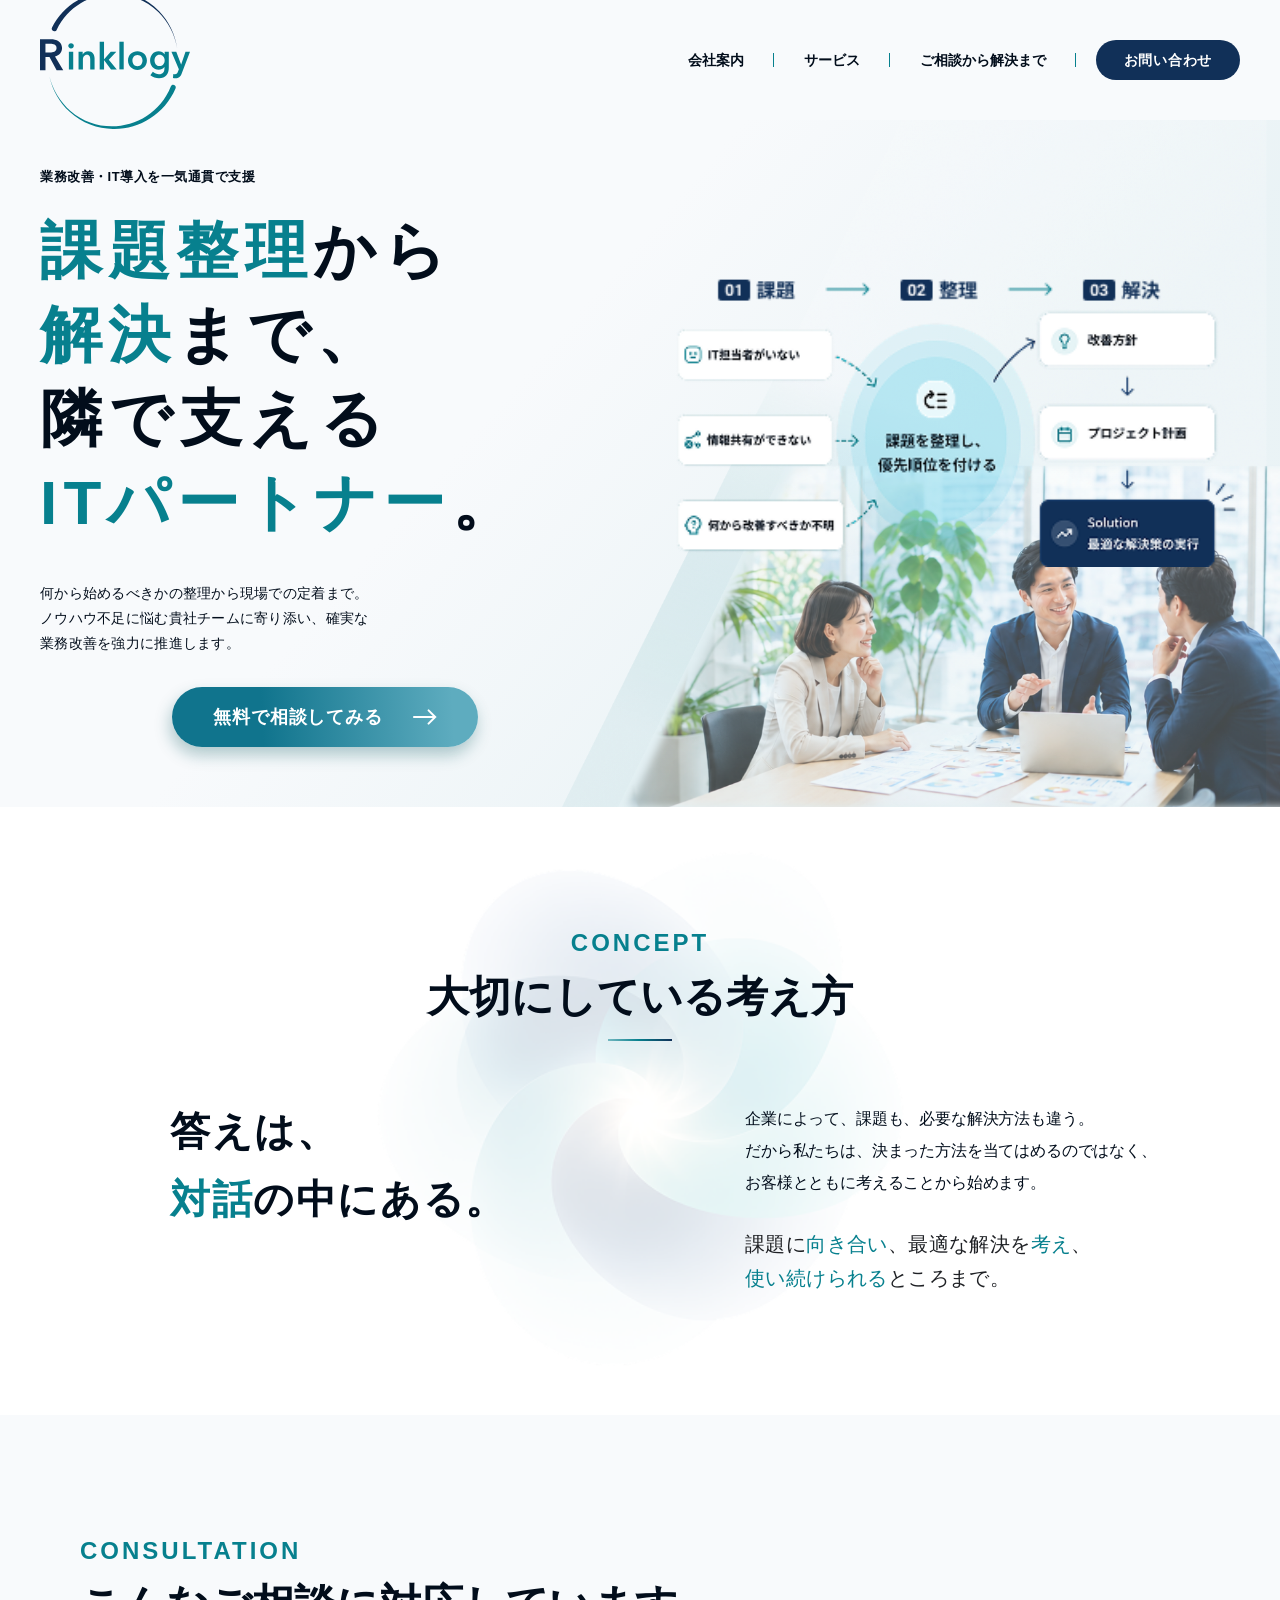
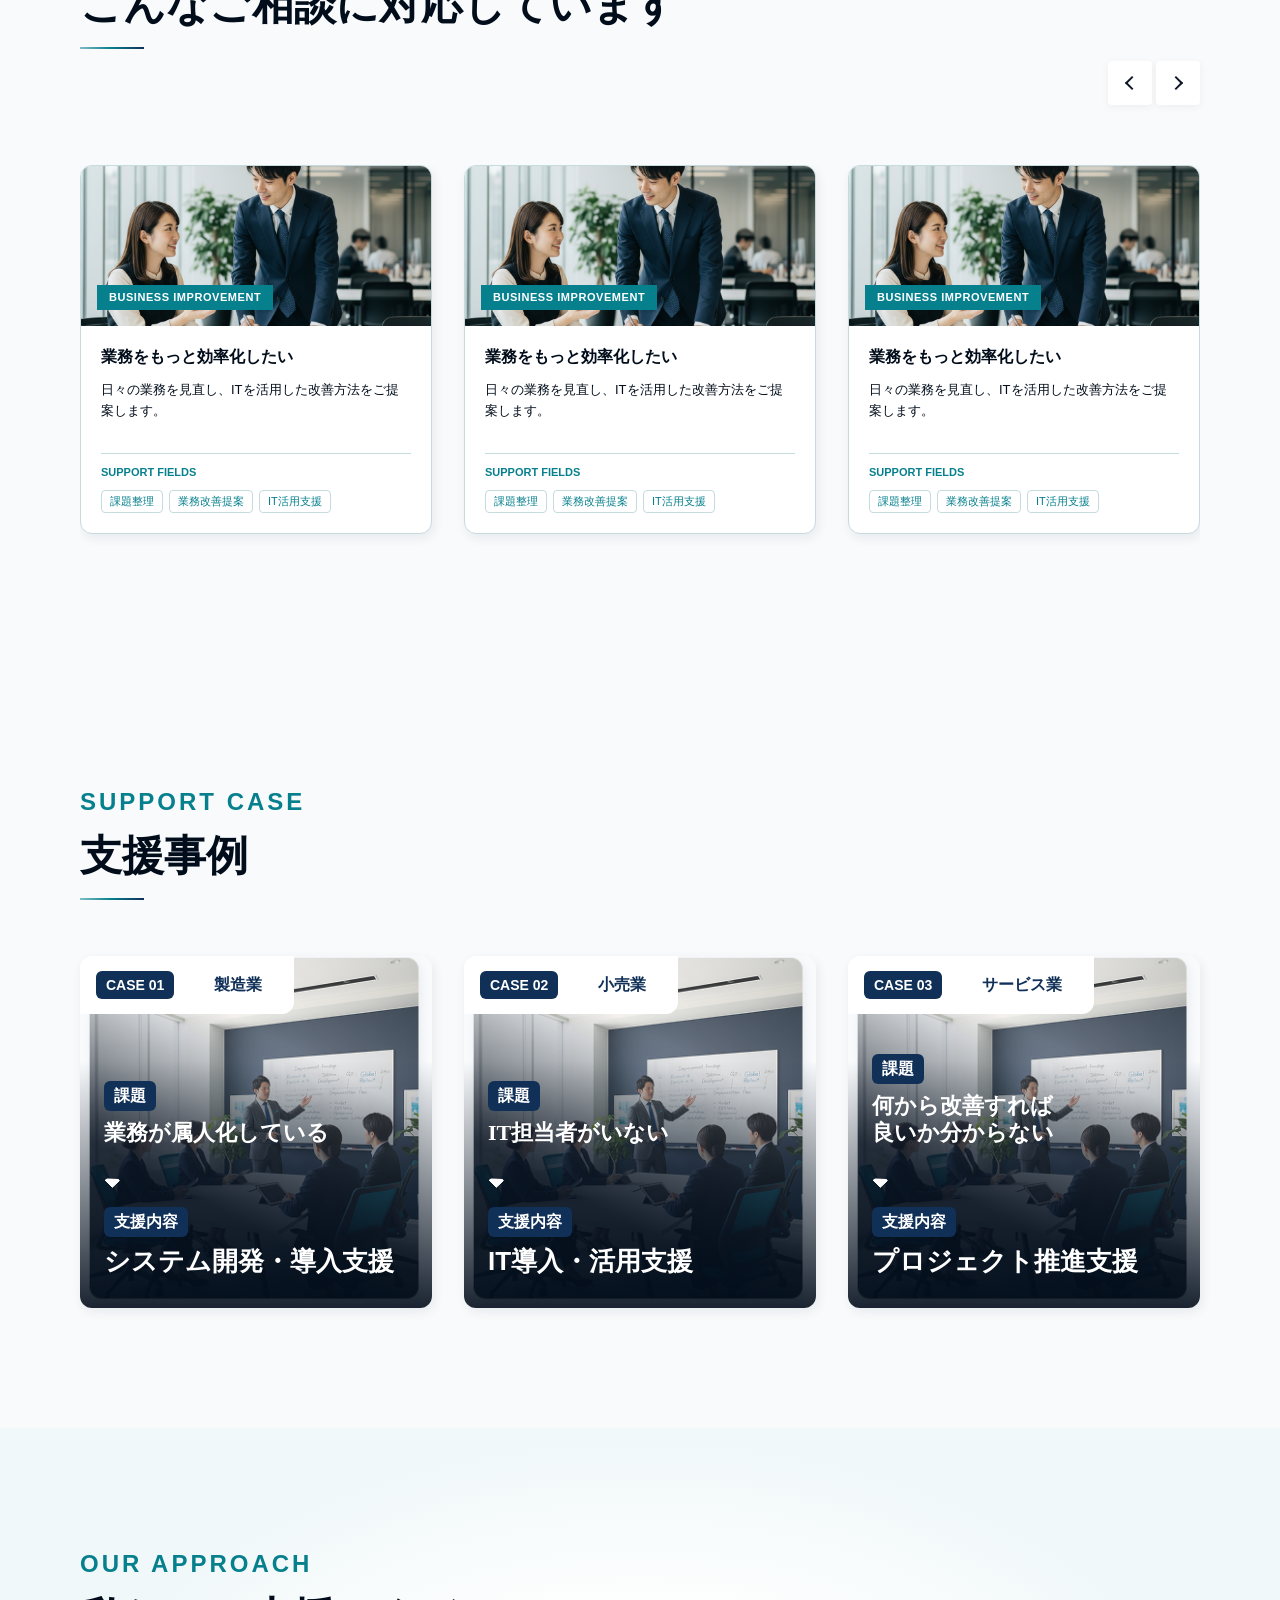
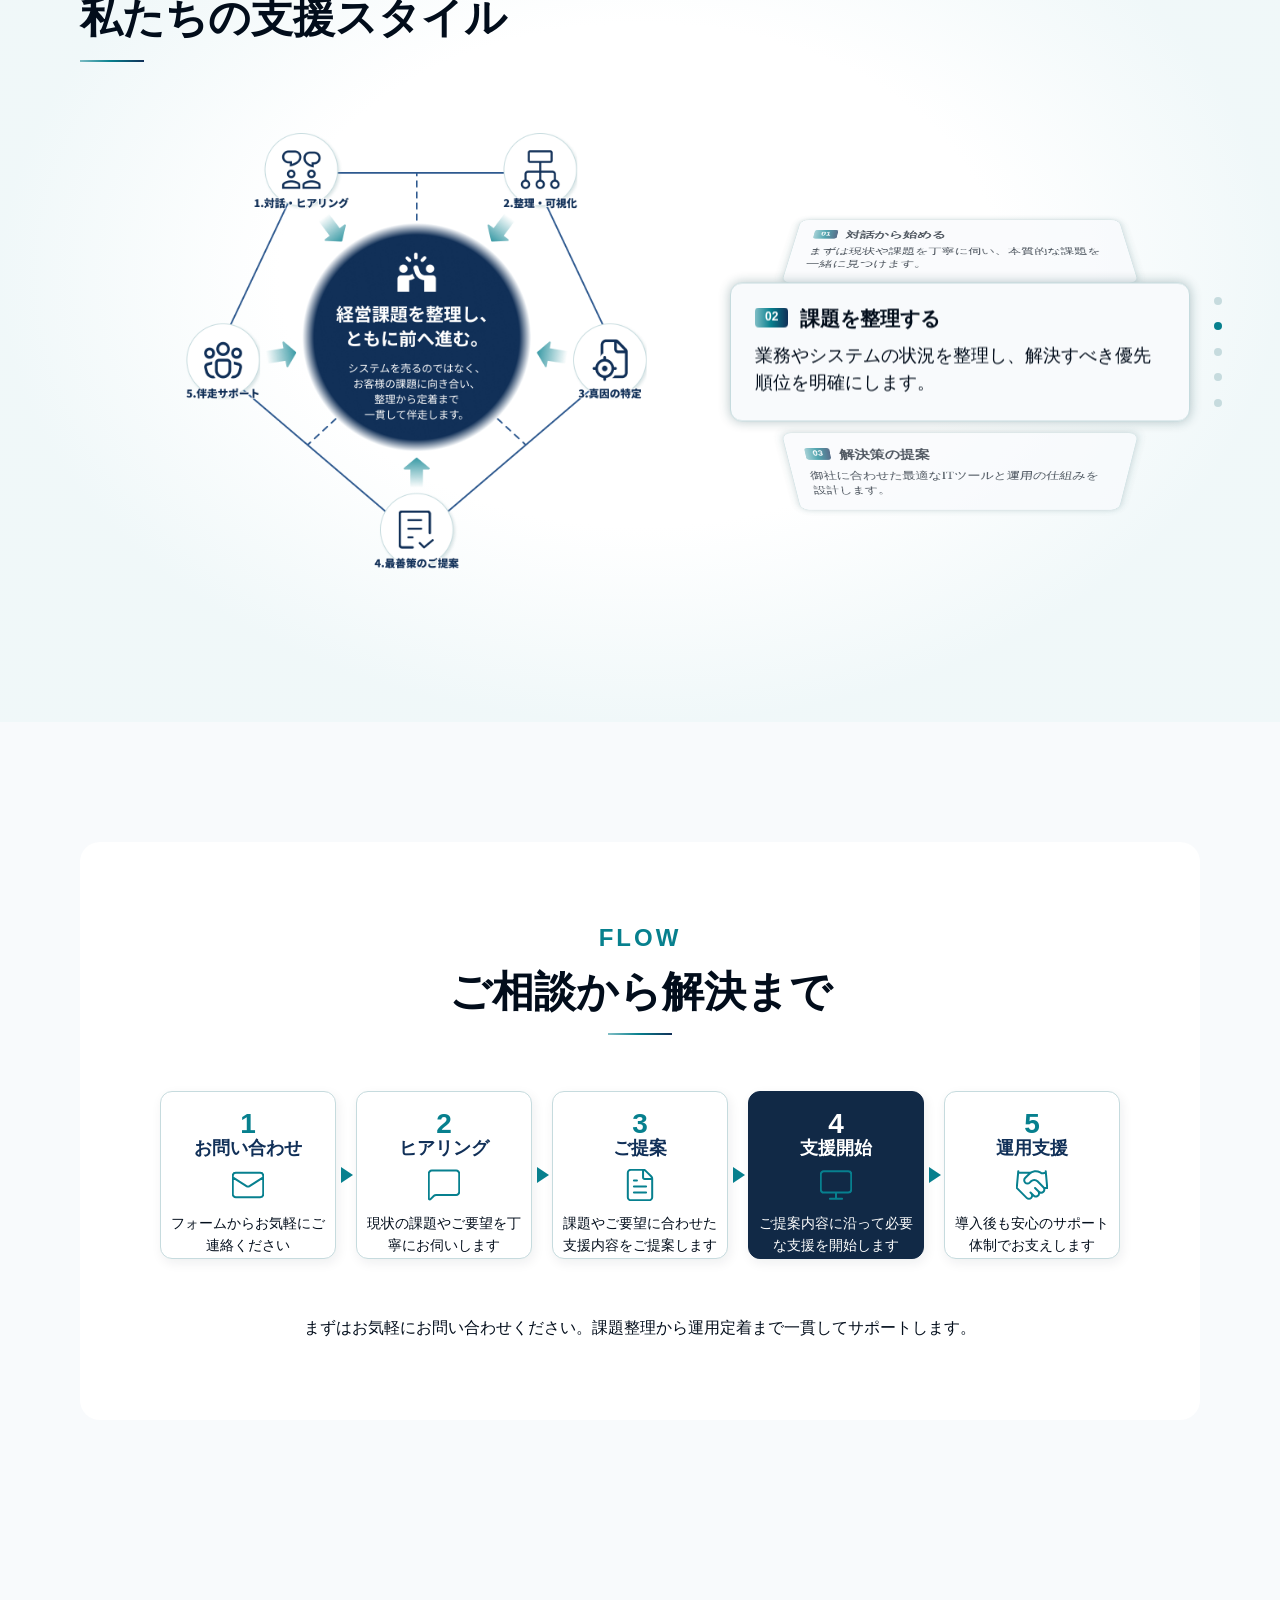
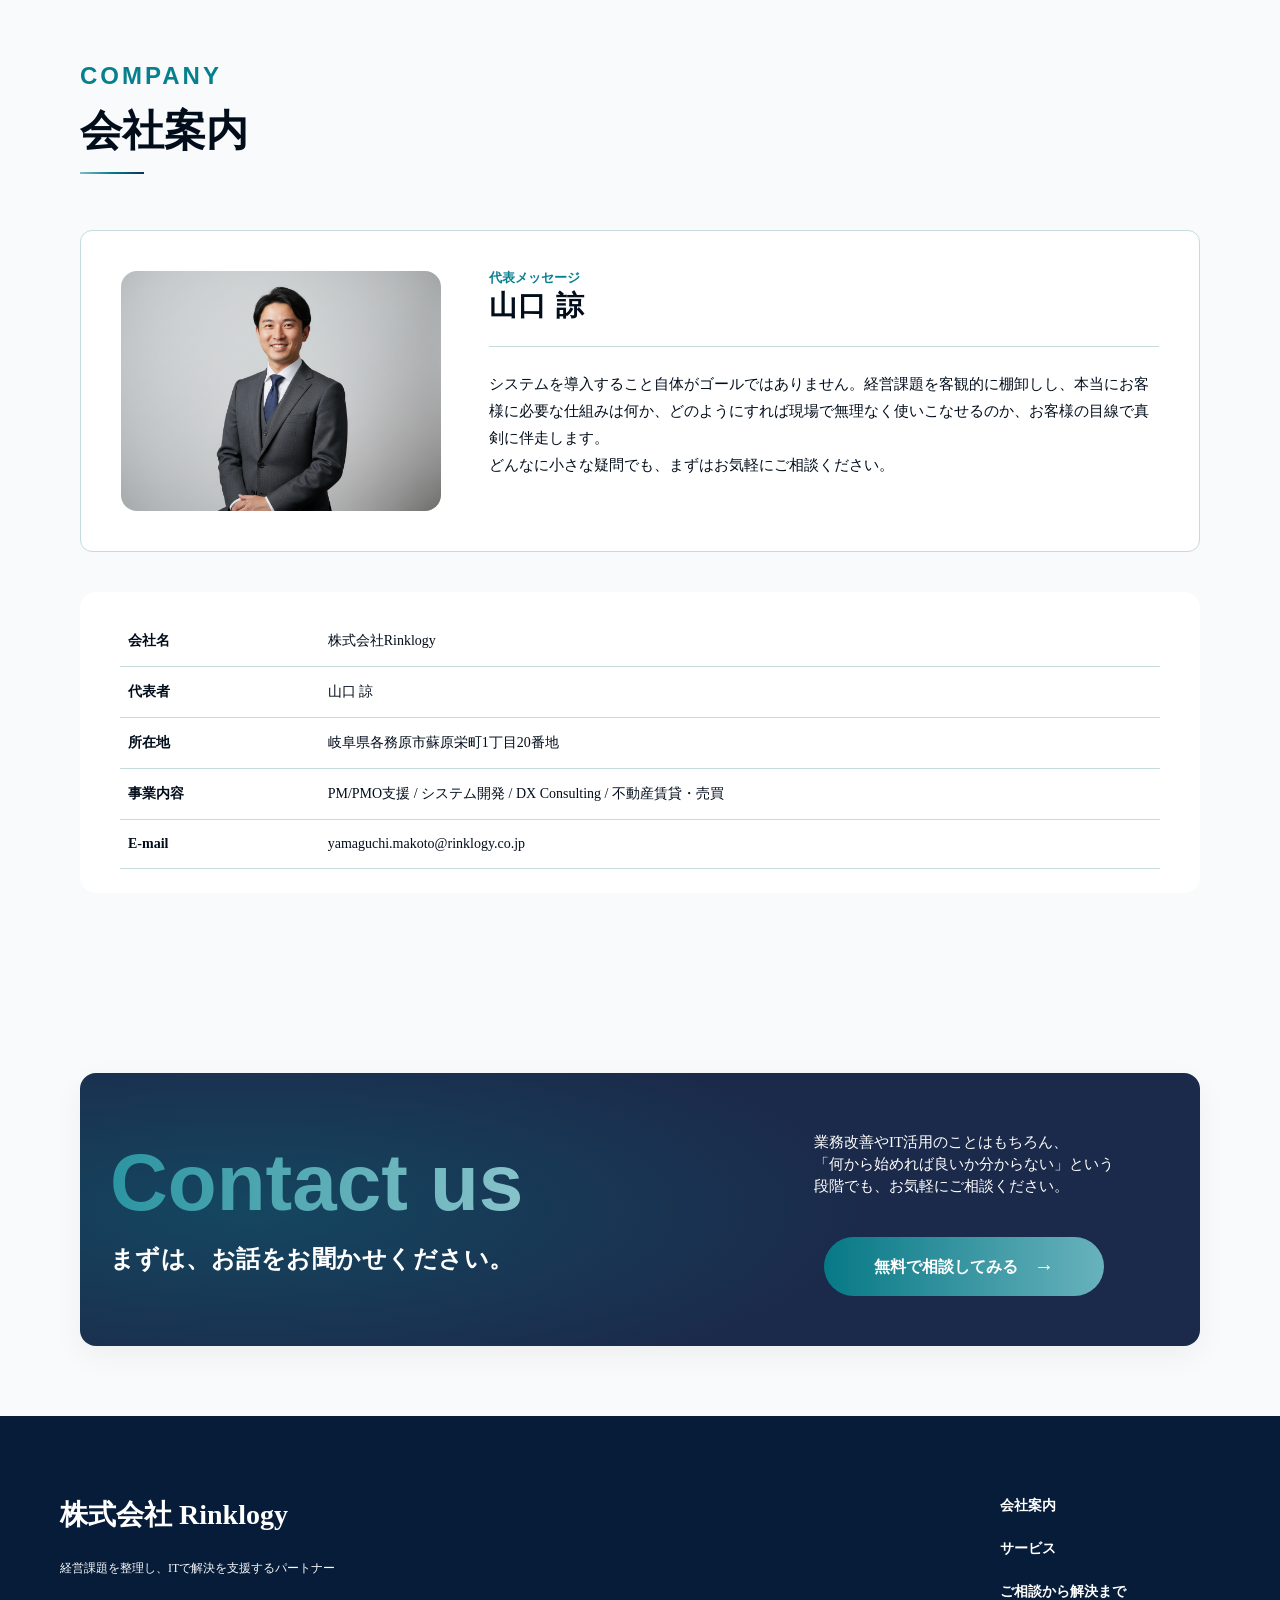
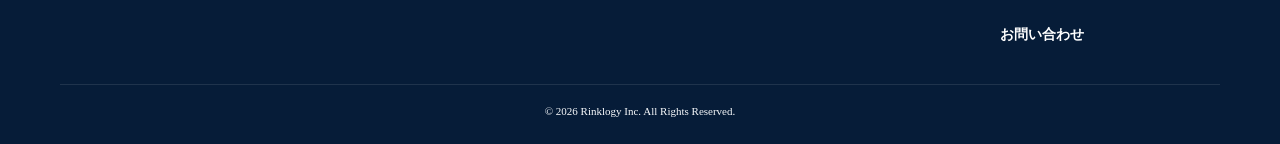
==== commit e1065df4: "9/22　supportセクションまで" ====
--- a/index.html
+++ b/index.html
@@ -117,12 +117,43 @@
       <nav id="global-nav" class="l-drawer js-drawer" aria-hidden="true">
         <div class="l-drawer__inner">
           <ul class="c-gnav">
-            <li class="c-gnav__item"><a href="#company">会社案内</a></li>
-            <li class="c-gnav__item"><a href="#service">サービス</a></li>
-            <li class="c-gnav__item"><a href="#flow">ご相談から解決まで</a></li>
+            <li class="c-gnav__item">
+              <a href="/">
+                <div class="c-gnav__text">
+                  <span class="c-gnav__ja">ホーム</span>
+                  <span class="c-gnav__en">HOME</span>
+                </div>
+              </a>
+            </li>
+            <li class="c-gnav__item">
+              <a href="#company">
+                <div class="c-gnav__text">
+                  <span class="c-gnav__ja">会社案内</span>
+                  <span class="c-gnav__en">COMPANY</span>
+                </div>
+              </a>
+            </li>
+            <li class="c-gnav__item">
+              <a href="#service">
+                <div class="c-gnav__text">
+                  <span class="c-gnav__ja">サービス</span>
+                  <span class="c-gnav__en">SERVICES</span>
+                </div>
+              </a>
+            </li>
+            <li class="c-gnav__item">
+              <a href="#flow">
+                <div class="c-gnav__text">
+                  <span class="c-gnav__ja">ご相談から解決まで</span>
+                  <span class="c-gnav__en">FLOW</span>
+                </div>
+              </a>
+            </li>
           </ul>
           <div class="l-drawer__cta">
-            <a href="#contact" class="c-btn c-btn--primary">お問い合わせ</a>
+            <a href="#contact" class="c-btn c-btn--primary"
+              >無料で相談してみる</a
+            >
           </div>
         </div>
       </nav>
--- a/assets/css/main.css
+++ b/assets/css/main.css
@@ -621,12 +621,8 @@
   position: fixed;
   top: 0;
   right: 0;
-  width: 80%;
-  max-width: 300px;
-  height: 100vh;
-  background-color: #ffffff;
+  width: 100%;
   z-index: 105;
-  padding: 100px 30px 40px;
   -webkit-transform: translateX(100%);
           transform: translateX(100%);
   -webkit-transition: -webkit-transform 0.3s cubic-bezier(0.4, 0, 0.2, 1);
@@ -634,6 +630,8 @@
   transition: transform 0.3s cubic-bezier(0.4, 0, 0.2, 1);
   transition: transform 0.3s cubic-bezier(0.4, 0, 0.2, 1), -webkit-transform 0.3s cubic-bezier(0.4, 0, 0.2, 1);
   overflow-y: auto;
+  background: var(--base_background, #f8fafc);
+  height: 767px;
 }
 @media screen and (min-width: 768px) {
   .l-drawer {
@@ -644,8 +642,85 @@
   -webkit-transform: translateX(0);
           transform: translateX(0);
 }
+.l-drawer__inner {
+  display: -webkit-box;
+  display: -ms-flexbox;
+  display: flex;
+  -webkit-box-orient: vertical;
+  -webkit-box-direction: normal;
+      -ms-flex-direction: column;
+          flex-direction: column;
+  min-height: 100%;
+}
+.l-drawer .c-gnav {
+  display: -webkit-box;
+  display: -ms-flexbox;
+  display: flex;
+  -webkit-box-orient: vertical;
+  -webkit-box-direction: normal;
+      -ms-flex-direction: column;
+          flex-direction: column;
+  gap: 12px;
+  width: 100%;
+  padding: 32px 0 0 30px;
+}
+.l-drawer .c-gnav__item a {
+  -webkit-box-pack: justify;
+      -ms-flex-pack: justify;
+          justify-content: space-between;
+  -webkit-box-align: center;
+      -ms-flex-align: center;
+          align-items: center;
+  text-decoration: none;
+  width: 100%;
+  display: -webkit-box;
+  display: -ms-flexbox;
+  display: flex;
+  width: 288px;
+  padding: 14px 16px;
+  gap: 16px;
+}
+.l-drawer .c-gnav__item a::after {
+  content: "";
+  display: block;
+  width: 7px;
+  height: 10px;
+  background-image: url("data:image/svg+xml;charset=utf-8,%3Csvg xmlns='http://www.w3.org/2000/svg' width='7' height='10' viewBox='0 0 7 10' fill='none'%3E%3Cpath d='M1 9L5 5L1 1' stroke='%2307808E' stroke-width='2' stroke-linecap='round'/%3E%3C/svg%3E");
+  background-repeat: no-repeat;
+  background-size: contain;
+  margin-right: 4px;
+}
+.l-drawer .c-gnav__text {
+  display: -webkit-box;
+  display: -ms-flexbox;
+  display: flex;
+  -webkit-box-orient: vertical;
+  -webkit-box-direction: normal;
+      -ms-flex-direction: column;
+          flex-direction: column;
+  gap: 4px;
+}
+.l-drawer .c-gnav__ja {
+  color: var(--text-black, #020d1b);
+  font-family: "Noto Sans JP";
+  font-size: 16px;
+  font-style: normal;
+  font-weight: 700;
+  line-height: normal;
+}
+.l-drawer .c-gnav__en {
+  text-transform: uppercase;
+  color: var(--logo2, #07808e);
+  font-family: Roboto;
+  font-size: 11px;
+  font-style: normal;
+  font-weight: 500;
+  line-height: normal;
+  letter-spacing: 1px;
+}
 .l-drawer__cta {
-  margin-top: 40px;
+  margin-top: 64px;
+  width: 100%;
 }
 .l-drawer__cta .c-btn {
   width: 100%;
@@ -1338,6 +1413,882 @@
   }
 }
 
+.c-trouble-card {
+  display: -webkit-box;
+  display: -ms-flexbox;
+  display: flex;
+  -webkit-box-orient: vertical;
+  -webkit-box-direction: normal;
+      -ms-flex-direction: column;
+          flex-direction: column;
+  width: 171px;
+  min-height: 138px;
+  padding: 16px 6px 12px 6px;
+  border-radius: 12px;
+  background: #fff;
+  -webkit-box-shadow: 2px 4px 12px 0 rgba(15, 23, 42, 0.08);
+          box-shadow: 2px 4px 12px 0 rgba(15, 23, 42, 0.08);
+  gap: 12px;
+}
+@media screen and (min-width: 768px) {
+  .c-trouble-card {
+    position: relative;
+    width: 350px;
+    padding: 28px 20px 20px 20px;
+    gap: 16px;
+    -webkit-box-align: center;
+        -ms-flex-align: center;
+            align-items: center;
+    -ms-flex-item-align: stretch;
+        align-self: stretch;
+    -ms-flex-negative: 0;
+        flex-shrink: 0;
+  }
+}
+@media screen and (min-width: 960px) {
+  .c-trouble-card {
+    justify-self: stretch;
+  }
+}
+.c-trouble-card__head {
+  display: -webkit-box;
+  display: -ms-flexbox;
+  display: flex;
+  -webkit-box-pack: justify;
+      -ms-flex-pack: justify;
+          justify-content: space-between;
+  -webkit-box-align: start;
+      -ms-flex-align: start;
+          align-items: flex-start;
+}
+@media screen and (min-width: 768px) {
+  .c-trouble-card__head {
+    -webkit-box-pack: center;
+        -ms-flex-pack: center;
+            justify-content: center;
+    -webkit-box-align: center;
+        -ms-flex-align: center;
+            align-items: center;
+    height: 68px;
+  }
+}
+.c-trouble-card__num {
+  display: -webkit-box;
+  display: -ms-flexbox;
+  display: flex;
+  padding: 6px 12px;
+  -webkit-box-align: center;
+      -ms-flex-align: center;
+          align-items: center;
+  gap: 24px;
+  border-radius: 12px 0;
+  background: var(--gra_01, linear-gradient(90deg, rgba(7, 128, 142, 0.5) 0%, #07808e 48.08%, #113058 100%));
+  color: #fff;
+  font-family: "Roboto", sans-serif;
+  font-size: 14px;
+  font-weight: 600;
+  line-height: normal;
+  margin-top: -16px;
+}
+@media screen and (min-width: 768px) {
+  .c-trouble-card__num {
+    position: absolute;
+    left: 0;
+    top: 0;
+    margin: 0;
+    padding: 8px 16px;
+  }
+}
+.c-trouble-card__icon {
+  width: 53px;
+  height: 36px;
+  margin-right: 16px;
+  -o-object-fit: contain;
+     object-fit: contain;
+}
+@media screen and (min-width: 768px) {
+  .c-trouble-card__icon {
+    width: 94px;
+    height: 68px;
+    margin-right: 0;
+  }
+}
+.c-trouble-card__text {
+  color: var(--text-black, #020d1b);
+  text-align: center;
+  font-family: "Noto Sans JP", sans-serif;
+  font-size: 15px;
+  font-weight: 500;
+  line-height: 1.4;
+}
+@media screen and (min-width: 768px) {
+  .c-trouble-card__text {
+    display: -webkit-box;
+    display: -ms-flexbox;
+    display: flex;
+    -webkit-box-orient: vertical;
+    -webkit-box-direction: normal;
+        -ms-flex-direction: column;
+            flex-direction: column;
+    -webkit-box-pack: center;
+        -ms-flex-pack: center;
+            justify-content: center;
+    -webkit-box-align: center;
+        -ms-flex-align: center;
+            align-items: center;
+    -webkit-box-flex: 1;
+        -ms-flex: 1 0 0px;
+            flex: 1 0 0;
+    font-size: 16px;
+    font-weight: 700;
+    line-height: 1.5;
+  }
+}
+
+.c-service-accordion {
+  display: -webkit-box;
+  display: -ms-flexbox;
+  display: flex;
+  -webkit-box-orient: vertical;
+  -webkit-box-direction: normal;
+      -ms-flex-direction: column;
+          flex-direction: column;
+  -webkit-box-align: start;
+      -ms-flex-align: start;
+          align-items: flex-start;
+  gap: 6px;
+  -ms-flex-item-align: stretch;
+      align-self: stretch;
+  padding: 24px 0;
+}
+@media screen and (min-width: 768px) {
+  .c-service-accordion {
+    display: grid;
+    grid-template-columns: 320px 1fr;
+    -webkit-column-gap: 40px;
+       -moz-column-gap: 40px;
+            column-gap: 40px;
+    padding: 0;
+  }
+}
+@media screen and (min-width: 960px) {
+  .c-service-accordion {
+    grid-template-columns: 320px 1fr;
+    -webkit-column-gap: 64px;
+       -moz-column-gap: 64px;
+            column-gap: 64px;
+  }
+}
+.c-service-accordion__head {
+  cursor: pointer;
+  position: relative;
+  -webkit-tap-highlight-color: transparent;
+  width: 100%;
+}
+@media screen and (min-width: 768px) {
+  .c-service-accordion__head {
+    display: contents;
+    pointer-events: none;
+  }
+}
+.c-service-accordion__title-wrap {
+  display: -webkit-box;
+  display: -ms-flexbox;
+  display: flex;
+  -webkit-box-align: center;
+      -ms-flex-align: center;
+          align-items: center;
+  gap: 16px;
+  margin-bottom: 6px;
+}
+@media screen and (min-width: 768px) {
+  .c-service-accordion__title-wrap {
+    grid-column: 1/2;
+    grid-row: 1/3;
+    margin-bottom: 0;
+    -webkit-box-align: center;
+        -ms-flex-align: center;
+            align-items: center;
+  }
+}
+.c-service-accordion__num {
+  font-family: Roboto;
+  font-size: 32px;
+  font-style: normal;
+  font-weight: 700;
+  line-height: normal;
+  background: -webkit-gradient(linear, left top, right top, from(rgba(7, 128, 142, 0.5)), color-stop(48%, #07808e), to(#113058));
+  background: linear-gradient(90deg, rgba(7, 128, 142, 0.5) 0%, #07808e 48%, #113058 100%);
+  background-clip: text;
+  -webkit-background-clip: text;
+  -webkit-text-fill-color: transparent;
+}
+@media screen and (min-width: 768px) {
+  .c-service-accordion__num {
+    font-size: 40px;
+  }
+}
+.c-service-accordion__title {
+  color: var(--text-black, #020d1b);
+  font-family: "Noto Sans JP";
+  font-size: 18px;
+  font-style: normal;
+  font-weight: 700;
+}
+@media screen and (min-width: 768px) {
+  .c-service-accordion__title {
+    font-size: 20px;
+    padding: 7.5px 0;
+  }
+}
+@media screen and (min-width: 960px) {
+  .c-service-accordion__title {
+    font-size: 22px;
+    line-height: 33px; /* 150% */
+  }
+}
+.c-service-accordion__problem {
+  margin-bottom: 8px;
+}
+@media screen and (min-width: 768px) {
+  .c-service-accordion__problem {
+    grid-column: 2/3;
+    grid-row: 1/2;
+    padding: 12px 20px 0 20px;
+  }
+}
+.c-service-accordion__label {
+  display: block;
+  color: var(--text-black, #020d1b);
+  font-family: "Noto Sans JP";
+  font-size: 16px;
+  font-weight: 700;
+  line-height: 140%; /* 22.4px */
+}
+@media screen and (min-width: 768px) {
+  .c-service-accordion__label {
+    display: inline;
+    margin-right: 4px;
+  }
+}
+.c-service-accordion__problem-text {
+  color: var(--text-black, #020d1b);
+  font-family: "Noto Sans JP";
+  font-size: 15px;
+  font-weight: 500;
+  line-height: 140%;
+}
+@media screen and (min-width: 768px) {
+  .c-service-accordion__problem-text {
+    display: inline;
+  }
+}
+.c-service-accordion__toggle {
+  display: -webkit-box;
+  display: -ms-flexbox;
+  display: flex;
+  -webkit-box-pack: end;
+      -ms-flex-pack: end;
+          justify-content: flex-end;
+  -webkit-box-align: center;
+      -ms-flex-align: center;
+          align-items: center;
+  gap: 16px;
+  color: var(--logo2, #07808e);
+  font-family: "Noto Sans JP";
+  font-size: 16px;
+  font-weight: 500;
+  width: 100%;
+}
+.c-service-accordion__toggle::before {
+  content: "";
+  -webkit-box-flex: 1;
+      -ms-flex-positive: 1;
+          flex-grow: 1;
+  height: 1px;
+  background: #c6dbde;
+  margin-right: 8px;
+}
+@media screen and (min-width: 768px) {
+  .c-service-accordion__toggle {
+    display: none;
+  }
+}
+.c-service-accordion__toggle-text {
+  -webkit-transition: opacity 0.3s ease;
+  transition: opacity 0.3s ease;
+}
+.c-service-accordion__toggle-icon {
+  position: relative;
+  width: 16px;
+  height: 16px;
+}
+.c-service-accordion__toggle-icon::before, .c-service-accordion__toggle-icon::after {
+  content: "";
+  position: absolute;
+  top: 50%;
+  left: 50%;
+  background-color: #07808e;
+  -webkit-transform: translate(-50%, -50%);
+          transform: translate(-50%, -50%);
+  -webkit-transition: -webkit-transform 0.3s ease;
+  transition: -webkit-transform 0.3s ease;
+  transition: transform 0.3s ease;
+  transition: transform 0.3s ease, -webkit-transform 0.3s ease;
+}
+.c-service-accordion__toggle-icon::before {
+  width: 12px;
+  height: 2px;
+}
+.c-service-accordion__toggle-icon::after {
+  width: 2px;
+  height: 12px;
+}
+.c-service-accordion.is-open .c-service-accordion__toggle-text {
+  display: none;
+}
+.c-service-accordion.is-open .c-service-accordion__toggle-icon::after {
+  -webkit-transform: translate(-50%, -50%) rotate(90deg);
+          transform: translate(-50%, -50%) rotate(90deg);
+}
+.c-service-accordion__body {
+  display: none;
+  overflow: hidden;
+  width: 100%;
+}
+@media screen and (min-width: 768px) {
+  .c-service-accordion__body {
+    display: block !important;
+    height: auto !important;
+    overflow: visible !important;
+    grid-column: 2/3;
+    grid-row: 2/3;
+    padding: 0 20px;
+  }
+}
+.c-service-accordion__body-inner {
+  padding-bottom: 8px;
+}
+@media screen and (min-width: 768px) {
+  .c-service-accordion__body-inner {
+    padding-bottom: 0;
+  }
+}
+.c-service-accordion__desc {
+  color: var(--text-black, #020d1b);
+  font-family: "Noto Sans JP";
+  font-size: 14px;
+  font-style: normal;
+  font-weight: 400;
+  line-height: 140%; /* 19.6px */
+  border-bottom: 1px solid #c6dbde;
+  padding-bottom: 8px;
+}
+@media screen and (min-width: 768px) {
+  .c-service-accordion__desc {
+    padding-bottom: 16px;
+  }
+}
+.c-service-accordion__tax {
+  display: -webkit-box;
+  display: -ms-flexbox;
+  display: flex;
+  -webkit-box-orient: horizontal;
+  -webkit-box-direction: normal;
+      -ms-flex-direction: row;
+          flex-direction: row;
+  gap: 16px;
+  margin-top: 12px;
+  -webkit-box-align: first baseline;
+      -ms-flex-align: first baseline;
+          align-items: first baseline;
+}
+@media screen and (min-width: 768px) {
+  .c-service-accordion__tax {
+    -webkit-box-orient: horizontal;
+    -webkit-box-direction: normal;
+        -ms-flex-direction: row;
+            flex-direction: row;
+    -webkit-box-align: start;
+        -ms-flex-align: start;
+            align-items: flex-start;
+    gap: 24px;
+    margin-top: 16px;
+  }
+}
+.c-service-accordion__tax-label {
+  white-space: nowrap;
+  color: var(--logo2, #07808e);
+  font-family: "Noto Sans JP";
+  font-size: 13px;
+  font-weight: 700;
+  text-transform: uppercase;
+}
+@media screen and (min-width: 768px) {
+  .c-service-accordion__tax-label {
+    margin-top: 4px;
+  }
+}
+.c-service-accordion__tax-list {
+  display: -webkit-box;
+  display: -ms-flexbox;
+  display: flex;
+  -webkit-box-align: start;
+      -ms-flex-align: start;
+          align-items: flex-start;
+  -ms-flex-line-pack: start;
+      align-content: flex-start;
+  gap: 4px 8px;
+  -webkit-box-flex: 1;
+      -ms-flex: 1 0 0px;
+          flex: 1 0 0;
+  -ms-flex-wrap: wrap;
+      flex-wrap: wrap;
+}
+.c-service-accordion__tax-item a {
+  display: -webkit-box;
+  display: -ms-flexbox;
+  display: flex;
+  padding: 4px 8px;
+  -webkit-box-align: start;
+      -ms-flex-align: start;
+          align-items: flex-start;
+  border: 1px solid #c6dbde;
+  border-radius: 4px;
+  text-decoration: none;
+  -webkit-transition: background-color 0.3s ease, color 0.3s ease;
+  transition: background-color 0.3s ease, color 0.3s ease;
+  color: var(--logo2, #07808e);
+  font-family: "Noto Sans JP";
+  font-size: 12px;
+  font-style: normal;
+  font-weight: 500;
+  line-height: normal;
+}
+.c-service-accordion__tax-item a:hover {
+  background-color: #07808e;
+  color: #fff;
+}
+
+.c-support-list {
+  display: -webkit-box;
+  display: -ms-flexbox;
+  display: flex;
+  -webkit-box-orient: vertical;
+  -webkit-box-direction: normal;
+      -ms-flex-direction: column;
+          flex-direction: column;
+  gap: 12px;
+  width: 100%;
+}
+@media screen and (min-width: 960px) {
+  .c-support-list {
+    display: block;
+  }
+}
+
+.c-support-card {
+  position: relative;
+  display: -webkit-box;
+  display: -ms-flexbox;
+  display: flex;
+  -webkit-box-align: center;
+      -ms-flex-align: center;
+          align-items: center;
+  padding: 12px 16px 12px 56px;
+  gap: 12px;
+  border-radius: 40px;
+  -webkit-box-shadow: 0 4px 12px rgba(15, 23, 42, 0.05);
+          box-shadow: 0 4px 12px rgba(15, 23, 42, 0.05);
+}
+@media screen and (min-width: 768px) {
+  .c-support-card {
+    -webkit-box-orient: vertical;
+    -webkit-box-direction: normal;
+        -ms-flex-direction: column;
+            flex-direction: column;
+    -webkit-box-align: start;
+        -ms-flex-align: start;
+            align-items: flex-start;
+    padding: 24px 32px;
+    border-radius: 20px;
+    gap: 20px;
+    background: #fff;
+    -webkit-box-shadow: 0 4px 20px rgba(7, 128, 142, 0.08);
+            box-shadow: 0 4px 20px rgba(7, 128, 142, 0.08);
+  }
+}
+@media screen and (min-width: 960px) {
+  .c-support-card {
+    position: absolute;
+    display: -webkit-inline-box;
+    display: -ms-inline-flexbox;
+    display: inline-flex;
+    padding: 20px 24px;
+    -webkit-box-orient: vertical;
+    -webkit-box-direction: normal;
+        -ms-flex-direction: column;
+            flex-direction: column;
+    -webkit-box-align: start;
+        -ms-flex-align: start;
+            align-items: flex-start;
+    gap: 20px;
+    border-radius: 40px 40px 160px 40px;
+    border: 2px solid #fff;
+    -webkit-box-shadow: 0 4px 18px 0 rgba(22, 117, 181, 0.14);
+            box-shadow: 0 4px 18px 0 rgba(22, 117, 181, 0.14);
+  }
+}
+.c-support-card:nth-child(1) {
+  background: radial-gradient(60.49% 60% at 50% 50%, rgba(255, 255, 255, 0.7) 48.08%, rgba(236, 249, 252, 0) 100%), #ecf9fc;
+}
+@media screen and (min-width: 960px) {
+  .c-support-card:nth-child(1) {
+    top: 10%;
+    left: 4%;
+    width: 39%;
+    display: -webkit-box;
+    display: -ms-flexbox;
+    display: flex;
+    padding: 16px 40px 16px 16px;
+    -webkit-box-align: start;
+        -ms-flex-align: start;
+            align-items: flex-start;
+    gap: 20px;
+    border-radius: 20px 20px 80px 20px;
+    border: 2px solid #fff;
+    -webkit-box-shadow: 0 4px 18px 0 rgba(22, 117, 181, 0.14);
+            box-shadow: 0 4px 18px 0 rgba(22, 117, 181, 0.14);
+  }
+}
+.c-support-card:nth-child(2) {
+  background: radial-gradient(60.49% 60% at 50% 50%, rgba(255, 255, 255, 0.6) 48.08%, rgba(229, 237, 253, 0) 100%), #e4f1ff;
+}
+@media screen and (min-width: 960px) {
+  .c-support-card:nth-child(2) {
+    top: 45%;
+    left: 4%;
+    width: 36%;
+    display: -webkit-inline-box;
+    display: -ms-inline-flexbox;
+    display: inline-flex;
+    padding: 20px 24px;
+    -webkit-box-orient: vertical;
+    -webkit-box-direction: normal;
+        -ms-flex-direction: column;
+            flex-direction: column;
+    -webkit-box-align: center;
+        -ms-flex-align: center;
+            align-items: center;
+    gap: 20px;
+    border-radius: 40px 40px 160px 40px;
+    border: 2px solid #fff;
+    -webkit-box-shadow: 0 4px 18px 0 rgba(22, 117, 181, 0.14);
+            box-shadow: 0 4px 18px 0 rgba(22, 117, 181, 0.14);
+  }
+}
+.c-support-card:nth-child(3) {
+  background: radial-gradient(60.49% 60% at 50% 50%, rgba(255, 255, 255, 0.6) 48.08%, rgba(229, 237, 253, 0) 100%), #e4f1ff;
+}
+@media screen and (min-width: 960px) {
+  .c-support-card:nth-child(3) {
+    top: 10%;
+    left: 58%;
+    width: 39%;
+    display: -webkit-inline-box;
+    display: -ms-inline-flexbox;
+    display: inline-flex;
+    padding: 20px 24px;
+    -webkit-box-orient: vertical;
+    -webkit-box-direction: normal;
+        -ms-flex-direction: column;
+            flex-direction: column;
+    -webkit-box-align: center;
+        -ms-flex-align: center;
+            align-items: center;
+    gap: 20px;
+    border-radius: 40px 40px 40px 160px;
+    border: 2px solid #fff;
+    -webkit-box-shadow: 0 4px 18px 0 rgba(22, 117, 181, 0.14);
+            box-shadow: 0 4px 18px 0 rgba(22, 117, 181, 0.14);
+  }
+  .c-support-card:nth-child(3) .c-support-card__tags {
+    -webkit-box-pack: center;
+        -ms-flex-pack: center;
+            justify-content: center;
+  }
+}
+.c-support-card:nth-child(4) {
+  background: radial-gradient(60.49% 60% at 50% 50%, rgba(255, 255, 255, 0.7) 48.08%, rgba(236, 249, 252, 0) 100%), #ecf9fc;
+}
+@media screen and (min-width: 960px) {
+  .c-support-card:nth-child(4) {
+    top: 41%;
+    left: 63%;
+    width: 34%;
+    display: -webkit-inline-box;
+    display: -ms-inline-flexbox;
+    display: inline-flex;
+    padding: 20px 24px;
+    -webkit-box-orient: vertical;
+    -webkit-box-direction: normal;
+        -ms-flex-direction: column;
+            flex-direction: column;
+    -webkit-box-align: center;
+        -ms-flex-align: center;
+            align-items: center;
+    gap: 20px;
+    border-radius: 40px 40px 40px 160px;
+    border: 2px solid #fff;
+    -webkit-box-shadow: 0 4px 18px 0 rgba(22, 117, 181, 0.14);
+            box-shadow: 0 4px 18px 0 rgba(22, 117, 181, 0.14);
+  }
+  .c-support-card:nth-child(4) .c-support-card__tags {
+    -webkit-box-pack: center;
+        -ms-flex-pack: center;
+            justify-content: center;
+  }
+}
+.c-support-card:nth-child(5) {
+  background: radial-gradient(60.49% 60% at 50% 50%, rgba(255, 255, 255, 0.7) 48.08%, rgba(236, 249, 252, 0) 100%), #ecf9fc;
+}
+@media screen and (min-width: 960px) {
+  .c-support-card:nth-child(5) {
+    top: 72%;
+    left: 50%;
+    -webkit-transform: translateX(-50%);
+            transform: translateX(-50%);
+    width: 50%;
+    display: -webkit-inline-box;
+    display: -ms-inline-flexbox;
+    display: inline-flex;
+    padding: 20px 24px;
+    -webkit-box-orient: vertical;
+    -webkit-box-direction: normal;
+        -ms-flex-direction: column;
+            flex-direction: column;
+    -webkit-box-align: center;
+        -ms-flex-align: center;
+            align-items: center;
+    -webkit-box-pack: center;
+        -ms-flex-pack: center;
+            justify-content: center;
+    gap: 20px;
+    border-radius: 160px 160px 40px 40px;
+    border: 2px solid #fff;
+    -webkit-box-shadow: 0 4px 18px 0 rgba(22, 117, 181, 0.14);
+            box-shadow: 0 4px 18px 0 rgba(22, 117, 181, 0.14);
+  }
+  .c-support-card:nth-child(5) .c-support-card__head {
+    -webkit-box-pack: center;
+        -ms-flex-pack: center;
+            justify-content: center;
+  }
+  .c-support-card:nth-child(5) .c-support-card__tags {
+    -webkit-box-pack: center;
+        -ms-flex-pack: center;
+            justify-content: center;
+  }
+}
+.c-support-card__head {
+  display: -webkit-box;
+  display: -ms-flexbox;
+  display: flex;
+  -webkit-box-align: center;
+      -ms-flex-align: center;
+          align-items: center;
+  gap: 12px;
+}
+@media screen and (min-width: 960px) {
+  .c-support-card__head {
+    margin-bottom: 20px;
+  }
+}
+.c-support-card__num {
+  position: absolute;
+  left: 12px;
+  top: 50%;
+  -webkit-transform: translateY(-50%);
+          transform: translateY(-50%);
+  display: -webkit-box;
+  display: -ms-flexbox;
+  display: flex;
+  -webkit-box-pack: center;
+      -ms-flex-pack: center;
+          justify-content: center;
+  -webkit-box-align: center;
+      -ms-flex-align: center;
+          align-items: center;
+  -ms-flex-negative: 0;
+      flex-shrink: 0;
+  width: 32px;
+  height: 32px;
+  border-radius: 50%;
+  background-color: #4ba0a9;
+  color: #fff;
+  font-family: "Inter", sans-serif;
+  font-size: 14px;
+  font-weight: 700;
+}
+@media screen and (min-width: 960px) {
+  .c-support-card__num {
+    position: static;
+    -webkit-transform: none;
+            transform: none;
+    width: 56px;
+    height: 56px;
+    -webkit-box-orient: vertical;
+    -webkit-box-direction: normal;
+        -ms-flex-direction: column;
+            flex-direction: column;
+    -webkit-box-pack: center;
+        -ms-flex-pack: center;
+            justify-content: center;
+    -webkit-box-align: center;
+        -ms-flex-align: center;
+            align-items: center;
+    gap: 10px;
+    aspect-ratio: 1/1;
+    color: #fff;
+    text-align: center;
+    background: var(--Contact-gra, linear-gradient(90deg, #2b95a1 0%, #88c3ca 100%));
+    font-size: 24px;
+  }
+}
+.c-support-card__title {
+  color: var(--logo1, #113058);
+  font-family: "Noto Sans JP", sans-serif;
+  font-size: 16px;
+  font-weight: 700;
+  line-height: 1.4;
+}
+@media screen and (min-width: 960px) {
+  .c-support-card__title {
+    font-size: 24px;
+    line-height: normal;
+    padding-right: 16px;
+    border-right: 1px solid var(--logo2, #07808e);
+  }
+}
+.c-support-card__desc {
+  display: none;
+}
+@media screen and (min-width: 960px) {
+  .c-support-card__desc {
+    display: block;
+    color: var(--logo1, #113058);
+    font-family: "Noto Sans JP", sans-serif;
+    font-size: 12px;
+    font-weight: 400;
+    line-height: 145%; /* 17.4px */
+  }
+}
+.c-support-card__sp-icon {
+  display: -webkit-box;
+  display: -ms-flexbox;
+  display: flex;
+  -webkit-box-pack: center;
+      -ms-flex-pack: center;
+          justify-content: center;
+  -webkit-box-align: center;
+      -ms-flex-align: center;
+          align-items: center;
+  -ms-flex-negative: 0;
+      flex-shrink: 0;
+  width: 48px;
+  height: 48px;
+  border-radius: 50%;
+  background-color: #fff;
+}
+.c-support-card__sp-icon img {
+  width: 24px;
+  height: 24px;
+  -o-object-fit: contain;
+     object-fit: contain;
+}
+.c-support-card__body {
+  display: -webkit-box;
+  display: -ms-flexbox;
+  display: flex;
+  -webkit-box-orient: vertical;
+  -webkit-box-direction: normal;
+      -ms-flex-direction: column;
+          flex-direction: column;
+  gap: 4px;
+}
+@media screen and (min-width: 960px) {
+  .c-support-card__body {
+    gap: 20px;
+  }
+}
+.c-support-card__tags {
+  display: block;
+}
+@media screen and (min-width: 960px) {
+  .c-support-card__tags {
+    display: -webkit-box;
+    display: -ms-flexbox;
+    display: flex;
+    -webkit-box-pack: start;
+        -ms-flex-pack: start;
+            justify-content: flex-start;
+    -webkit-box-align: center;
+        -ms-flex-align: center;
+            align-items: center;
+    -ms-flex-wrap: wrap;
+        flex-wrap: wrap;
+    gap: 16px;
+  }
+}
+.c-support-card__tag {
+  display: inline;
+  font-size: 12px;
+  color: var(--text-black, #020d1b);
+}
+.c-support-card__tag::after {
+  content: " / ";
+}
+@media screen and (min-width: 960px) {
+  .c-support-card__tag::after {
+    content: none;
+  }
+}
+.c-support-card__tag:last-child::after {
+  content: none;
+}
+@media screen and (min-width: 960px) {
+  .c-support-card__tag {
+    border-radius: 999px;
+    background: #fff;
+    -webkit-box-shadow: 0 4px 18px 0 rgba(22, 117, 181, 0.14);
+            box-shadow: 0 4px 18px 0 rgba(22, 117, 181, 0.14);
+    display: -webkit-box;
+    display: -ms-flexbox;
+    display: flex;
+    padding: 10px 28px;
+    -webkit-box-pack: center;
+        -ms-flex-pack: center;
+            justify-content: center;
+    -webkit-box-align: center;
+        -ms-flex-align: center;
+            align-items: center;
+    gap: 20px;
+  }
+  .c-support-card__tag img {
+    width: 28px;
+    height: 28px;
+    aspect-ratio: 1/1;
+    -o-object-fit: cover;
+       object-fit: cover;
+  }
+  .c-support-card__tag span {
+    color: var(--logo1, #113058);
+    font-family: "Noto Sans JP", sans-serif;
+    font-size: 18px;
+    font-weight: 700;
+  }
+}
+
 .p-hero {
   position: relative;
   overflow: hidden;
@@ -1787,6 +2738,90 @@
 @media screen and (min-width: 960px) {
   .p-company__outline-list dd {
     width: 80%;
+  }
+}
+
+.p-service-trouble {
+  background: #fff;
+}
+.p-service-trouble__container {
+  display: -webkit-box;
+  display: -ms-flexbox;
+  display: flex;
+  padding: 40px 8px 64px 8px;
+  -webkit-box-orient: vertical;
+  -webkit-box-direction: normal;
+      -ms-flex-direction: column;
+          flex-direction: column;
+  -webkit-box-align: start;
+      -ms-flex-align: start;
+          align-items: flex-start;
+  gap: 32px;
+  -ms-flex-item-align: stretch;
+      align-self: stretch;
+}
+@media screen and (min-width: 768px) {
+  .p-service-trouble__container {
+    padding: 80px 20px;
+    gap: 56px;
+  }
+}
+@media screen and (min-width: 960px) {
+  .p-service-trouble__container {
+    padding: 140px 0 100px;
+    gap: 80px;
+  }
+}
+.p-service-trouble__list {
+  display: -webkit-box;
+  display: -ms-flexbox;
+  display: flex;
+  -webkit-box-pack: center;
+      -ms-flex-pack: center;
+          justify-content: center;
+  -webkit-box-align: start;
+      -ms-flex-align: start;
+          align-items: flex-start;
+  -ms-flex-line-pack: start;
+      align-content: flex-start;
+  gap: 16px;
+  -ms-flex-item-align: stretch;
+      align-self: stretch;
+  -ms-flex-wrap: wrap;
+      flex-wrap: wrap;
+  position: relative;
+}
+@media screen and (min-width: 768px) {
+  .p-service-trouble__list {
+    gap: 28px;
+  }
+}
+@media screen and (min-width: 960px) {
+  .p-service-trouble__list {
+    display: grid;
+    grid-template-columns: repeat(3, minmax(0, 1fr));
+    row-gap: 32px;
+    -webkit-column-gap: 35px;
+       -moz-column-gap: 35px;
+            column-gap: 35px;
+  }
+  .p-service-trouble__list > *:last-child:nth-child(3n+1) {
+    grid-column: 2/3;
+  }
+}
+.p-service-trouble__message {
+  color: var(--text-black, #020d1b);
+  font-family: "Noto Sans JP", sans-serif;
+  font-size: 16px;
+  font-weight: 500;
+  text-align: start;
+}
+@media screen and (min-width: 768px) {
+  .p-service-trouble__message {
+    font-size: 18px;
+    text-align: center;
+    display: block;
+    margin: 0 auto;
   }
 }
 
@@ -3641,6 +4676,8 @@
   background: #f8fafc;
   padding: 60px 0;
   overflow: hidden;
+  max-width: 1440px;
+  margin: 0 auto;
 }
 .p-page-hero__inner {
   position: relative;
@@ -3679,6 +4716,8 @@
         -ms-flex-align: start;
             align-items: flex-start;
     gap: 48px;
+    max-width: 1160px;
+    margin: 0 auto;
   }
 }
 .p-page-hero__title {
@@ -3693,11 +4732,9 @@
   display: block;
   color: var(--color-primary);
   line-height: 1;
-  font-family: Roboto;
+  font-family: "Inter", sans-serif;
   font-size: 68px;
-  font-style: normal;
   font-weight: 800;
-  line-height: normal;
   opacity: 0.85;
   background: var(--Contact-gra, linear-gradient(90deg, #2b95a1 0%, #88c3ca 100%));
   background-clip: text;
@@ -3711,9 +4748,8 @@
 }
 .p-page-hero__title-ja {
   color: var(--logo1, #113058);
-  font-family: "Noto Sans JP";
+  font-family: "Noto Sans JP", sans-serif;
   font-size: 24px;
-  font-style: normal;
   font-weight: 900;
   line-height: normal;
 }
@@ -3724,56 +4760,83 @@
 }
 .p-page-hero__copy {
   color: var(--text-black, #020d1b);
-  font-family: "Noto Sans JP";
+  font-family: "Noto Sans JP", sans-serif;
   font-size: 14px;
-  font-style: normal;
   font-weight: 400;
-  line-height: 180%; /* 25.2px */
+  line-height: 1.8;
 }
 @media screen and (min-width: 768px) {
   .p-page-hero__copy {
-    color: var(--text-black, #020d1b);
     font-size: 16px;
-    line-height: 180%; /* 28.8px */
   }
 }
 .p-page-hero__deco {
   position: absolute;
   top: 50%;
-  right: 10%;
+  right: -10%;
+  -webkit-transform: translateY(-50%);
+          transform: translateY(-50%);
   width: 250px;
   height: 250px;
-  background: radial-gradient(circle, rgba(0, 125, 153, 0.1) 0%, rgba(255, 255, 255, 0) 70%);
-  border-radius: 50%;
   z-index: 1;
+  pointer-events: none;
+  opacity: 0.4;
+  background-image: url("/assets/images/company-bg-image.png");
+  background-size: contain;
+  background-repeat: no-repeat;
+  background-position: center;
+  mask-image: radial-gradient(circle, rgb(0, 0, 0) 40%, rgba(0, 0, 0, 0) 70%);
+  -webkit-mask-image: -webkit-radial-gradient(circle, rgb(0, 0, 0) 40%, rgba(0, 0, 0, 0) 70%);
 }
 @media screen and (min-width: 768px) {
   .p-page-hero__deco {
     width: 390px;
     height: 390px;
-    aspect-ratio: 1/1;
+    right: 0;
+    opacity: 0.7;
   }
 }
 @media screen and (min-width: 960px) {
   .p-page-hero__deco {
-    top: 25%;
+    top: 40%;
+    right: calc(50% - 600px);
     width: 650px;
     height: 650px;
   }
 }
-.p-page-hero__deco img {
-  position: absolute;
+.p-page-hero__deco--service {
+  right: -70%;
+  width: 643px;
+  height: 241px;
+  aspect-ratio: 643/241;
+  background-image: url("/assets/images/service-bg-image.png");
+  opacity: 0.8;
+  mask-image: -webkit-gradient(linear, left top, right top, from(#f8fafc), color-stop(19.11%, rgba(248, 250, 252, 0)), color-stop(46.35%, rgba(248, 250, 252, 0.6)), color-stop(86.46%, #f8fafc));
+  mask-image: linear-gradient(90deg, #f8fafc 0%, rgba(248, 250, 252, 0) 19.11%, rgba(248, 250, 252, 0.6) 46.35%, #f8fafc 86.46%);
+  -webkit-mask-image: -webkit-linear-gradient(90deg, #f8fafc 0%, rgba(248, 250, 252, 0) 19.11%, rgba(248, 250, 252, 0.6) 46.35%, #f8fafc 86.46%);
+  opacity: 0.4;
+}
+@media screen and (min-width: 768px) {
+  .p-page-hero__deco--service {
+    width: 720px;
+    height: 270px;
+    aspect-ratio: 8/3;
+    opacity: 0.8;
+    right: 20%;
+    opacity: 0.8;
+  }
+}
+@media screen and (min-width: 960px) {
+  .p-page-hero__deco--service {
+    width: 1005px;
+    height: 377px;
+    aspect-ratio: 997/374;
+    right: -5%;
+    top: 50%;
+  }
+}
+.p-page-hero__deco--service img {
   width: 100%;
-  right: -78px;
-  bottom: 70px;
-  opacity: 0.4;
-  background: url(<path-to-image>)/cover no-repeat;
-}
-@media screen and (min-width: 768px) {
-  .p-page-hero__deco img {
-    opacity: 0.7;
-    background: url(<path-to-image>)/cover no-repeat;
-  }
 }
 
 .p-about-mission {
@@ -4123,6 +5186,180 @@
   }
 }
 
+/* ========================================
+   4. Object / Project
+   ======================================== */
+.p-service-list {
+  background: #fff;
+}
+.p-service-list__container {
+  display: -webkit-box;
+  display: -ms-flexbox;
+  display: flex;
+  padding: 64px 8px;
+  -webkit-box-orient: vertical;
+  -webkit-box-direction: normal;
+      -ms-flex-direction: column;
+          flex-direction: column;
+  -webkit-box-align: start;
+      -ms-flex-align: start;
+          align-items: flex-start;
+  gap: 32px;
+  -ms-flex-item-align: stretch;
+      align-self: stretch;
+}
+@media screen and (min-width: 768px) {
+  .p-service-list__container {
+    padding: 80px 20px;
+    gap: 56px;
+  }
+}
+@media screen and (min-width: 960px) {
+  .p-service-list__container {
+    padding: 140px 0 100px;
+    gap: 80px;
+  }
+}
+.p-service-list__content {
+  display: -webkit-box;
+  display: -ms-flexbox;
+  display: flex;
+  -webkit-box-orient: vertical;
+  -webkit-box-direction: normal;
+      -ms-flex-direction: column;
+          flex-direction: column;
+  -webkit-box-align: start;
+      -ms-flex-align: start;
+          align-items: flex-start;
+  gap: 40px;
+  -ms-flex-item-align: stretch;
+      align-self: stretch;
+}
+@media screen and (min-width: 768px) {
+  .p-service-list__content {
+    gap: 20px;
+  }
+}
+@media screen and (min-width: 960px) {
+  .p-service-list__content {
+    max-width: 1120px;
+    width: 100%;
+    gap: 64px;
+  }
+}
+
+.p-support-area {
+  background-color: #fff;
+}
+@media screen and (min-width: 768px) {
+  .p-support-area {
+    padding: 80px 20px;
+  }
+}
+.p-support-area__content {
+  position: relative;
+  padding: 40px 16px;
+  border-radius: 16px;
+  background-image: url("/assets/images/support_bg_sp.png");
+  background-position: top center, center -60px;
+  background-size: auto, 143.532% auto;
+  background-repeat: no-repeat, no-repeat;
+}
+@media screen and (min-width: 768px) {
+  .p-support-area__content {
+    background-image: url("/assets/images/support_bg_tab.png");
+    display: -webkit-box;
+    display: -ms-flexbox;
+    display: flex;
+    padding: 84px 0 0 0;
+    -webkit-box-orient: vertical;
+    -webkit-box-direction: normal;
+        -ms-flex-direction: column;
+            flex-direction: column;
+    -webkit-box-align: start;
+        -ms-flex-align: start;
+            align-items: flex-start;
+    gap: 20px;
+    -ms-flex-item-align: stretch;
+        align-self: stretch;
+  }
+}
+@media screen and (min-width: 960px) {
+  .p-support-area__content {
+    background-image: url("/assets/images/support_bg_pc.png");
+    gap: 32px 40px;
+    position: relative;
+    aspect-ratio: 1440/805;
+    padding: 0;
+    background-position: center;
+    background-size: cover;
+  }
+}
+.p-support-area__lead {
+  display: -webkit-box;
+  display: -ms-flexbox;
+  display: flex;
+  -webkit-box-orient: vertical;
+  -webkit-box-direction: normal;
+      -ms-flex-direction: column;
+          flex-direction: column;
+  -webkit-box-align: center;
+      -ms-flex-align: center;
+          align-items: center;
+  gap: 16px;
+  margin-bottom: 52px;
+  width: 100%;
+}
+@media screen and (min-width: 768px) {
+  .p-support-area__lead {
+    margin-bottom: 24px;
+  }
+}
+@media screen and (min-width: 960px) {
+  .p-support-area__lead {
+    position: absolute;
+    top: 50%;
+    left: 50%;
+    -webkit-transform: translate(-50%, -50%);
+            transform: translate(-50%, -50%);
+    margin-bottom: 0;
+    width: auto;
+  }
+}
+.p-support-area__lead-icon {
+  width: 80px;
+  height: auto;
+  -o-object-fit: contain;
+     object-fit: contain;
+}
+@media screen and (min-width: 768px) {
+  .p-support-area__lead-icon {
+    width: 76px;
+    height: 64px;
+    aspect-ratio: 19/16;
+  }
+}
+@media screen and (min-width: 960px) {
+  .p-support-area__lead-icon {
+    width: 100px;
+    height: auto;
+  }
+}
+.p-support-area__lead-text {
+  color: var(--logo1, #113058);
+  font-family: "Noto Sans JP", sans-serif;
+  font-size: 18px;
+  font-weight: 700;
+  line-height: 1.5;
+  text-align: center;
+}
+@media screen and (min-width: 768px) {
+  .p-support-area__lead-text {
+    text-shadow: 0 2px 6px rgba(255, 255, 255, 0.42);
+    font-size: 20px;
+  }
+}
+
 .u-hidden-sp {
   display: none;
 }
@@ -4132,11 +5369,44 @@
   }
 }
 
+.u-hidden-sp-tab {
+  display: none;
+}
+@media screen and (min-width: 768px) {
+  .u-hidden-sp-tab {
+    display: none;
+  }
+}
+@media screen and (min-width: 960px) {
+  .u-hidden-sp-tab {
+    display: inline;
+  }
+}
+
 .u-hidden-tab-pc {
-  display: inline;
+  display: none;
 }
 @media screen and (min-width: 768px) {
   .u-hidden-tab-pc {
     display: none;
   }
+}
+@media screen and (min-width: 960px) {
+  .u-hidden-tab-pc {
+    display: inline;
+  }
+}
+
+.u-hidden-pc {
+  display: inline;
+}
+@media screen and (min-width: 768px) {
+  .u-hidden-pc {
+    display: inline;
+  }
+}
+@media screen and (min-width: 960px) {
+  .u-hidden-pc {
+    display: none;
+  }
 }/*# sourceMappingURL=main.css.map */
